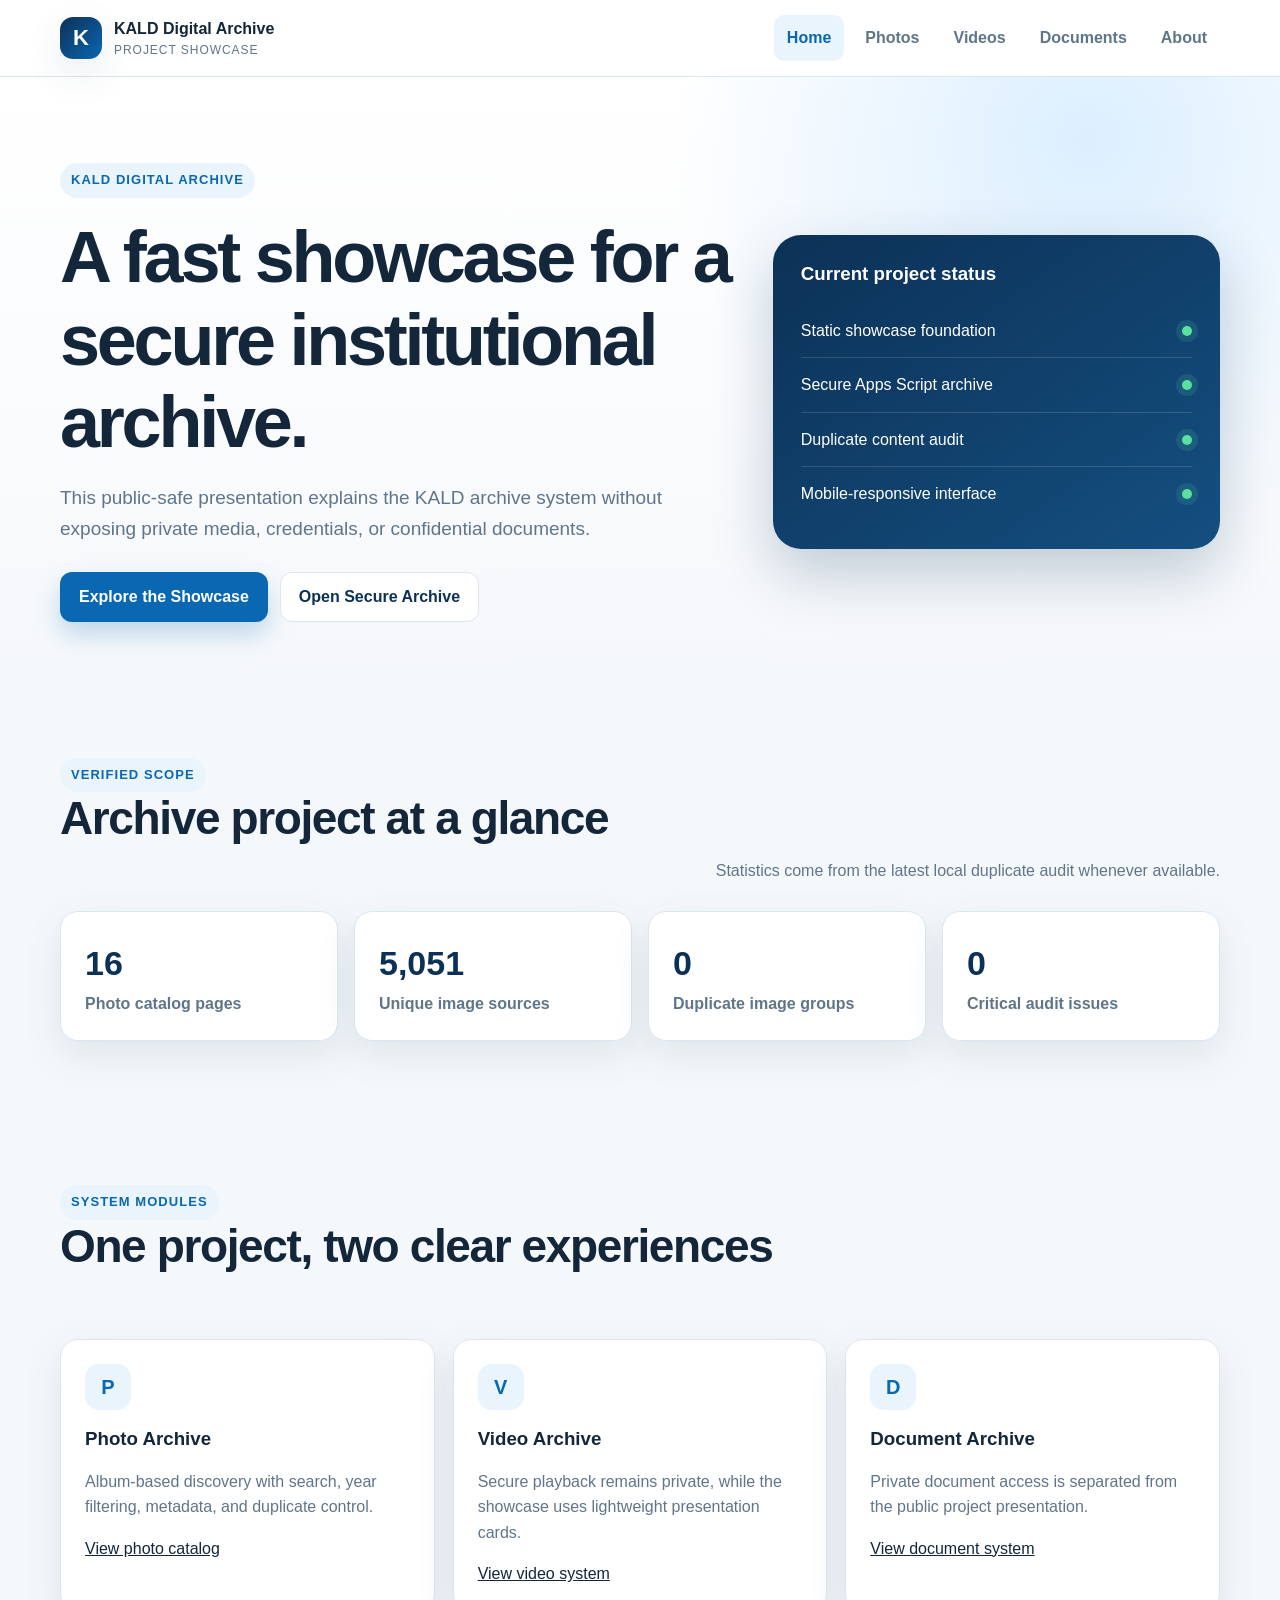
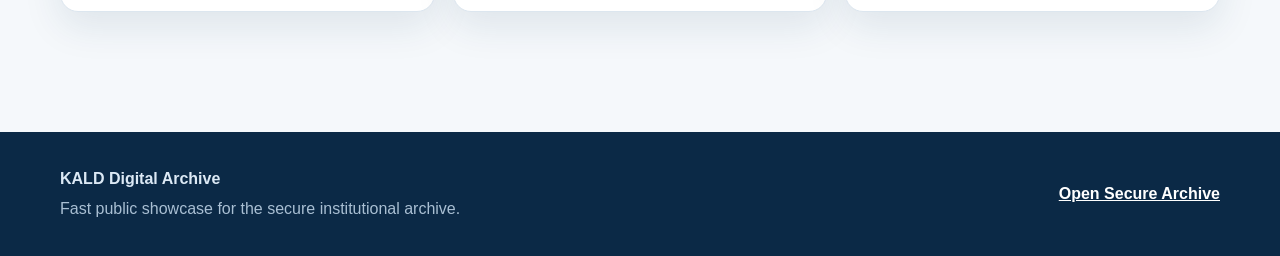
==== index.html @ 58171bec "Initial KALD Digital Archive showcase" ====
<!doctype html>
<html lang="en">
<head>
  <meta charset="utf-8">
  <meta name="viewport" content="width=device-width,initial-scale=1">
  <meta name="description" content="KALD Digital Archive showcase">
  <title>Home | KALD Digital Archive</title>
  <link rel="stylesheet" href="assets/css/styles.css">
</head>
<body data-page="home">
  <header class="site-header">
    <div class="container header-inner">
      <a class="brand" href="index.html" aria-label="KALD Digital Archive home">
        <span class="brand-mark">K</span>
        <span>
          <strong>KALD Digital Archive</strong>
          <small>Project Showcase</small>
        </span>
      </a>
      <button class="menu-button" type="button" aria-label="Open navigation">Menu</button>
      <nav class="site-nav" aria-label="Primary navigation">
        <a class="nav-link active" href="index.html">Home</a>
<a class="nav-link" href="photos.html">Photos</a>
<a class="nav-link" href="videos.html">Videos</a>
<a class="nav-link" href="documents.html">Documents</a>
<a class="nav-link" href="about.html">About</a>
      </nav>
    </div>
  </header>

  <main>
    
<section class="hero">
  <div class="container hero-grid">
    <div>
      <span class="eyebrow">KALD Digital Archive</span>
      <h1>A fast showcase for a secure institutional archive.</h1>
      <p>
        This public-safe presentation explains the KALD archive system without
        exposing private media, credentials, or confidential documents.
      </p>
      <div class="actions">
        <a class="button primary" href="photos.html">Explore the Showcase</a>
        <a class="button secondary" href="https://script.google.com/macros/s/AKfycbwW3OZPoeqFUZtF19fAK_BtL3Je_IR1FO2zc8Ny5egVuiqsvaGQSi-m3NWZfXgU4O_o/exec" target="_blank" rel="noopener">Open Secure Archive</a>
      </div>
    </div>
    <aside class="hero-panel">
      <h3>Current project status</h3>
      <div class="status-row"><span>Static showcase foundation</span><span class="status-dot"></span></div>
      <div class="status-row"><span>Secure Apps Script archive</span><span class="status-dot"></span></div>
      <div class="status-row"><span>Duplicate content audit</span><span class="status-dot"></span></div>
      <div class="status-row"><span>Mobile-responsive interface</span><span class="status-dot"></span></div>
    </aside>
  </div>
</section>

<section class="section">
  <div class="container">
    <div class="section-heading">
      <div>
        <span class="eyebrow">Verified scope</span>
        <h2>Archive project at a glance</h2>
      </div>
      <p>Statistics come from the latest local duplicate audit whenever available.</p>
    </div>
    <div class="stats">
      <article class="stat"><strong>16</strong><span>Photo catalog pages</span></article>
      <article class="stat"><strong>5,051</strong><span>Unique image sources</span></article>
      <article class="stat"><strong>0</strong><span>Duplicate image groups</span></article>
      <article class="stat"><strong>0</strong><span>Critical audit issues</span></article>
    </div>
  </div>
</section>

<section class="section">
  <div class="container">
    <div class="section-heading">
      <div>
        <span class="eyebrow">System modules</span>
        <h2>One project, two clear experiences</h2>
      </div>
    </div>
    <div class="card-grid">
      <article class="card">
        <div class="card-icon">P</div>
        <h3>Photo Archive</h3>
        <p>Album-based discovery with search, year filtering, metadata, and duplicate control.</p>
        <a href="photos.html">View photo catalog</a>
      </article>
      <article class="card">
        <div class="card-icon">V</div>
        <h3>Video Archive</h3>
        <p>Secure playback remains private, while the showcase uses lightweight presentation cards.</p>
        <a href="videos.html">View video system</a>
      </article>
      <article class="card">
        <div class="card-icon">D</div>
        <h3>Document Archive</h3>
        <p>Private document access is separated from the public project presentation.</p>
        <a href="documents.html">View document system</a>
      </article>
    </div>
  </div>
</section>

  </main>

  <footer class="site-footer">
    <div class="container footer-grid">
      <div>
        <strong>KALD Digital Archive</strong>
        <p>Fast public showcase for the secure institutional archive.</p>
      </div>
      <div class="footer-actions">
        <a href="https://script.google.com/macros/s/AKfycbwW3OZPoeqFUZtF19fAK_BtL3Je_IR1FO2zc8Ny5egVuiqsvaGQSi-m3NWZfXgU4O_o/exec" target="_blank" rel="noopener">Open Secure Archive</a>
      </div>
    </div>
  </footer>

  <script src="assets/js/app.js"></script>
</body>
</html>
---- assets/css/styles.css ----
:root{
  --bg:#f5f8fb;
  --surface:#ffffff;
  --text:#13263a;
  --muted:#60758a;
  --line:#dce6ef;
  --navy:#0c3156;
  --blue:#0a67b2;
  --blue-soft:#e9f4fc;
  --shadow:0 14px 38px rgba(17,54,86,.10);
  --radius:18px;
  font-family:Inter,Segoe UI,Arial,sans-serif;
}
*{box-sizing:border-box}
html{scroll-behavior:smooth}
body{margin:0;background:var(--bg);color:var(--text);line-height:1.6}
a{color:inherit}
.container{width:min(1160px,calc(100% - 32px));margin-inline:auto}
.site-header{position:sticky;top:0;z-index:20;background:rgba(255,255,255,.95);border-bottom:1px solid var(--line);backdrop-filter:blur(14px)}
.header-inner{min-height:76px;display:flex;align-items:center;gap:24px}
.brand{display:flex;align-items:center;gap:12px;text-decoration:none;margin-right:auto}
.brand-mark{width:42px;height:42px;border-radius:13px;display:grid;place-items:center;background:linear-gradient(135deg,var(--navy),var(--blue));color:#fff;font-size:22px;font-weight:800;box-shadow:var(--shadow)}
.brand strong,.brand small{display:block}
.brand small{color:var(--muted);font-size:12px;letter-spacing:.08em;text-transform:uppercase}
.site-nav{display:flex;gap:8px;align-items:center}
.nav-link{text-decoration:none;padding:10px 13px;border-radius:10px;color:var(--muted);font-weight:700}
.nav-link:hover,.nav-link.active{background:var(--blue-soft);color:var(--blue)}
.menu-button{display:none;border:1px solid var(--line);background:var(--surface);border-radius:10px;padding:9px 12px;font-weight:700}
.hero{padding:86px 0 64px;background:radial-gradient(circle at 85% 10%,#dcefff,transparent 34%),linear-gradient(180deg,#fff,#f5f8fb)}
.hero-grid{display:grid;grid-template-columns:1.2fr .8fr;gap:42px;align-items:center}
.eyebrow{display:inline-flex;align-items:center;gap:8px;padding:7px 11px;border-radius:999px;background:var(--blue-soft);color:var(--blue);font-size:13px;font-weight:800;text-transform:uppercase;letter-spacing:.08em}
h1,h2,h3{line-height:1.15;margin-top:0}
h1{font-size:clamp(42px,7vw,72px);letter-spacing:-.045em;margin:18px 0}
h2{font-size:clamp(30px,4vw,46px);letter-spacing:-.03em}
.hero p{font-size:19px;color:var(--muted);max-width:700px}
.actions{display:flex;flex-wrap:wrap;gap:12px;margin-top:28px}
.button{display:inline-flex;align-items:center;justify-content:center;min-height:46px;padding:11px 18px;border-radius:12px;text-decoration:none;font-weight:800;border:1px solid transparent}
.button.primary{background:var(--blue);color:#fff;box-shadow:0 12px 26px rgba(10,103,178,.24)}
.button.secondary{background:#fff;border-color:var(--line);color:var(--navy)}
.hero-panel{background:linear-gradient(145deg,var(--navy),#144f80);color:#fff;border-radius:28px;padding:28px;box-shadow:0 24px 60px rgba(12,49,86,.24)}
.hero-panel p{color:#dceaf7;font-size:15px}
.status-row{display:flex;align-items:center;justify-content:space-between;padding:14px 0;border-bottom:1px solid rgba(255,255,255,.14)}
.status-row:last-child{border-bottom:0}
.status-dot{width:10px;height:10px;border-radius:50%;background:#5ce0a0;box-shadow:0 0 0 6px rgba(92,224,160,.13)}
.section{padding:72px 0}
.section-heading{display:flex;justify-content:space-between;align-items:end;gap:24px;margin-bottom:28px}
.section-heading p{max-width:650px;color:var(--muted);margin:0}
.stats{display:grid;grid-template-columns:repeat(4,1fr);gap:16px}
.stat{background:var(--surface);border:1px solid var(--line);border-radius:var(--radius);padding:24px;box-shadow:var(--shadow)}
.stat strong{display:block;font-size:34px;color:var(--navy)}
.stat span{color:var(--muted);font-weight:700}
.card-grid{display:grid;grid-template-columns:repeat(3,1fr);gap:18px}
.card{background:var(--surface);border:1px solid var(--line);border-radius:var(--radius);padding:24px;box-shadow:var(--shadow)}
.card-icon{width:46px;height:46px;border-radius:14px;display:grid;place-items:center;background:var(--blue-soft);color:var(--blue);font-size:20px;font-weight:900;margin-bottom:18px}
.card p{color:var(--muted)}
.album-toolbar{display:flex;gap:12px;flex-wrap:wrap;margin-bottom:22px}
.search-input,.filter-select{min-height:46px;border:1px solid var(--line);border-radius:12px;background:#fff;padding:10px 13px;font:inherit}
.search-input{flex:1;min-width:240px}
.album-grid{display:grid;grid-template-columns:repeat(3,1fr);gap:18px}
.album-card{background:#fff;border:1px solid var(--line);border-radius:var(--radius);overflow:hidden;box-shadow:var(--shadow)}
.album-cover{min-height:160px;padding:24px;display:flex;align-items:end;background:linear-gradient(135deg,#0c3156,#0a67b2);color:#fff;position:relative}
.album-cover::after{content:"";position:absolute;inset:0;background:radial-gradient(circle at 80% 20%,rgba(255,255,255,.22),transparent 35%)}
.album-year{position:relative;z-index:1;font-weight:900;font-size:28px}
.album-body{padding:20px}
.album-body h3{margin-bottom:9px}
.meta{display:flex;gap:10px;flex-wrap:wrap;color:var(--muted);font-size:14px}
.badge{display:inline-flex;padding:5px 9px;border-radius:999px;background:var(--blue-soft);color:var(--blue);font-weight:800;font-size:12px}
.page-hero{padding:62px 0 34px;background:linear-gradient(180deg,#fff,var(--bg))}
.page-hero p{color:var(--muted);font-size:18px;max-width:760px}
.architecture{display:grid;grid-template-columns:repeat(4,1fr);gap:14px}
.arch-step{background:#fff;border:1px solid var(--line);border-radius:16px;padding:20px;text-align:center}
.arch-step strong{display:block;margin-bottom:7px}
.notice{padding:18px 20px;border-radius:14px;background:#fff7e8;border:1px solid #f1d79c;color:#725214}
.site-footer{background:#0b2946;color:#dce9f5;padding:34px 0;margin-top:48px}
.footer-grid{display:flex;justify-content:space-between;gap:24px;align-items:center}
.site-footer p{margin:5px 0 0;color:#a9bfd3}
.footer-actions a{color:#fff;font-weight:800}
.empty-state{grid-column:1/-1;padding:36px;text-align:center;background:#fff;border:1px dashed var(--line);border-radius:var(--radius);color:var(--muted)}
@media(max-width:900px){
  .hero-grid,.stats,.card-grid,.album-grid,.architecture{grid-template-columns:1fr 1fr}
  .hero-grid{grid-template-columns:1fr}
}
@media(max-width:680px){
  .header-inner{min-height:68px;flex-wrap:wrap;padding:10px 0}
  .menu-button{display:block}
  .site-nav{display:none;width:100%;padding-bottom:10px;flex-direction:column;align-items:stretch}
  .site-nav.open{display:flex}
  .nav-link{text-align:center}
  .stats,.card-grid,.album-grid,.architecture{grid-template-columns:1fr}
  .hero{padding-top:58px}
  h1{font-size:42px}
  .section{padding:52px 0}
  .section-heading,.footer-grid{align-items:flex-start;flex-direction:column}
}
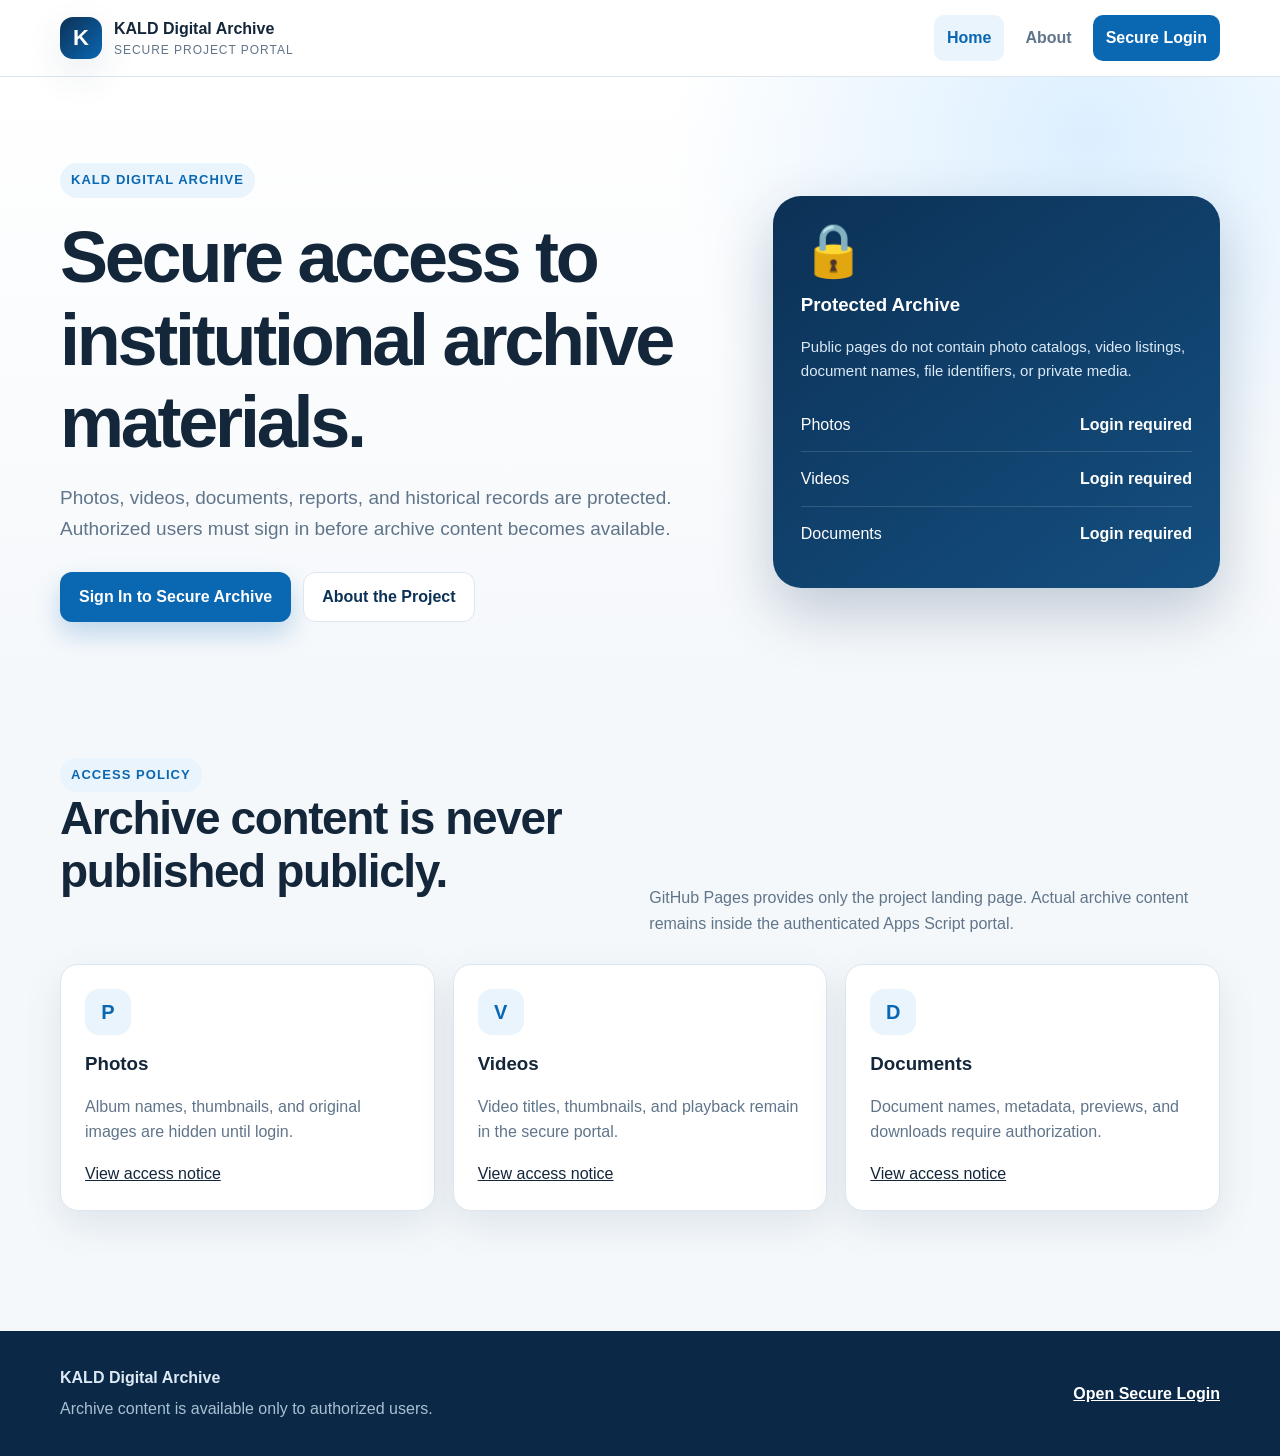
==== commit 989c7bb2: "Protect archive sections behind secure login" ====
--- a/index.html
+++ b/index.html
@@ -3,7 +3,8 @@
 <head>
   <meta charset="utf-8">
   <meta name="viewport" content="width=device-width,initial-scale=1">
-  <meta name="description" content="KALD Digital Archive showcase">
+  <meta name="description" content="KALD Digital Archive secure project portal">
+  <meta name="robots" content="index,follow">
   <title>Home | KALD Digital Archive</title>
   <link rel="stylesheet" href="assets/css/styles.css">
 </head>
@@ -14,16 +15,18 @@
         <span class="brand-mark">K</span>
         <span>
           <strong>KALD Digital Archive</strong>
-          <small>Project Showcase</small>
+          <small>Secure Project Portal</small>
         </span>
       </a>
-      <button class="menu-button" type="button" aria-label="Open navigation">Menu</button>
+
+      <button class="menu-button" type="button" aria-label="Open navigation">
+        Menu
+      </button>
+
       <nav class="site-nav" aria-label="Primary navigation">
         <a class="nav-link active" href="index.html">Home</a>
-<a class="nav-link" href="photos.html">Photos</a>
-<a class="nav-link" href="videos.html">Videos</a>
-<a class="nav-link" href="documents.html">Documents</a>
 <a class="nav-link" href="about.html">About</a>
+<a class="nav-link secure-link" href="https://script.google.com/macros/s/AKfycbwW3OZPoeqFUZtF19fAK_BtL3Je_IR1FO2zc8Ny5egVuiqsvaGQSi-m3NWZfXgU4O_o/exec?view=admin" target="_blank" rel="noopener">Secure Login</a>
       </nav>
     </div>
   </header>
@@ -34,22 +37,32 @@
   <div class="container hero-grid">
     <div>
       <span class="eyebrow">KALD Digital Archive</span>
-      <h1>A fast showcase for a secure institutional archive.</h1>
+      <h1>Secure access to institutional archive materials.</h1>
       <p>
-        This public-safe presentation explains the KALD archive system without
-        exposing private media, credentials, or confidential documents.
+        Photos, videos, documents, reports, and historical records are protected.
+        Authorized users must sign in before archive content becomes available.
       </p>
+
       <div class="actions">
-        <a class="button primary" href="photos.html">Explore the Showcase</a>
-        <a class="button secondary" href="https://script.google.com/macros/s/AKfycbwW3OZPoeqFUZtF19fAK_BtL3Je_IR1FO2zc8Ny5egVuiqsvaGQSi-m3NWZfXgU4O_o/exec" target="_blank" rel="noopener">Open Secure Archive</a>
+        <a class="button primary" href="https://script.google.com/macros/s/AKfycbwW3OZPoeqFUZtF19fAK_BtL3Je_IR1FO2zc8Ny5egVuiqsvaGQSi-m3NWZfXgU4O_o/exec?view=admin" target="_blank" rel="noopener">
+          Sign In to Secure Archive
+        </a>
+        <a class="button secondary" href="about.html">
+          About the Project
+        </a>
       </div>
     </div>
+
     <aside class="hero-panel">
-      <h3>Current project status</h3>
-      <div class="status-row"><span>Static showcase foundation</span><span class="status-dot"></span></div>
-      <div class="status-row"><span>Secure Apps Script archive</span><span class="status-dot"></span></div>
-      <div class="status-row"><span>Duplicate content audit</span><span class="status-dot"></span></div>
-      <div class="status-row"><span>Mobile-responsive interface</span><span class="status-dot"></span></div>
+      <div class="lock-symbol" aria-hidden="true">&#128274;</div>
+      <h3>Protected Archive</h3>
+      <p>
+        Public pages do not contain photo catalogs, video listings,
+        document names, file identifiers, or private media.
+      </p>
+      <div class="status-row"><span>Photos</span><strong>Login required</strong></div>
+      <div class="status-row"><span>Videos</span><strong>Login required</strong></div>
+      <div class="status-row"><span>Documents</span><strong>Login required</strong></div>
     </aside>
   </div>
 </section>
@@ -58,46 +71,35 @@
   <div class="container">
     <div class="section-heading">
       <div>
-        <span class="eyebrow">Verified scope</span>
-        <h2>Archive project at a glance</h2>
+        <span class="eyebrow">Access policy</span>
+        <h2>Archive content is never published publicly.</h2>
       </div>
-      <p>Statistics come from the latest local duplicate audit whenever available.</p>
+      <p>
+        GitHub Pages provides only the project landing page. Actual archive
+        content remains inside the authenticated Apps Script portal.
+      </p>
     </div>
-    <div class="stats">
-      <article class="stat"><strong>16</strong><span>Photo catalog pages</span></article>
-      <article class="stat"><strong>5,051</strong><span>Unique image sources</span></article>
-      <article class="stat"><strong>0</strong><span>Duplicate image groups</span></article>
-      <article class="stat"><strong>0</strong><span>Critical audit issues</span></article>
-    </div>
-  </div>
-</section>
 
-<section class="section">
-  <div class="container">
-    <div class="section-heading">
-      <div>
-        <span class="eyebrow">System modules</span>
-        <h2>One project, two clear experiences</h2>
-      </div>
-    </div>
     <div class="card-grid">
       <article class="card">
         <div class="card-icon">P</div>
-        <h3>Photo Archive</h3>
-        <p>Album-based discovery with search, year filtering, metadata, and duplicate control.</p>
-        <a href="photos.html">View photo catalog</a>
+        <h3>Photos</h3>
+        <p>Album names, thumbnails, and original images are hidden until login.</p>
+        <a href="photos.html">View access notice</a>
       </article>
+
       <article class="card">
         <div class="card-icon">V</div>
-        <h3>Video Archive</h3>
-        <p>Secure playback remains private, while the showcase uses lightweight presentation cards.</p>
-        <a href="videos.html">View video system</a>
+        <h3>Videos</h3>
+        <p>Video titles, thumbnails, and playback remain in the secure portal.</p>
+        <a href="videos.html">View access notice</a>
       </article>
+
       <article class="card">
         <div class="card-icon">D</div>
-        <h3>Document Archive</h3>
-        <p>Private document access is separated from the public project presentation.</p>
-        <a href="documents.html">View document system</a>
+        <h3>Documents</h3>
+        <p>Document names, metadata, previews, and downloads require authorization.</p>
+        <a href="documents.html">View access notice</a>
       </article>
     </div>
   </div>
@@ -109,10 +111,12 @@
     <div class="container footer-grid">
       <div>
         <strong>KALD Digital Archive</strong>
-        <p>Fast public showcase for the secure institutional archive.</p>
+        <p>Archive content is available only to authorized users.</p>
       </div>
       <div class="footer-actions">
-        <a href="https://script.google.com/macros/s/AKfycbwW3OZPoeqFUZtF19fAK_BtL3Je_IR1FO2zc8Ny5egVuiqsvaGQSi-m3NWZfXgU4O_o/exec" target="_blank" rel="noopener">Open Secure Archive</a>
+        <a href="https://script.google.com/macros/s/AKfycbwW3OZPoeqFUZtF19fAK_BtL3Je_IR1FO2zc8Ny5egVuiqsvaGQSi-m3NWZfXgU4O_o/exec?view=admin" target="_blank" rel="noopener">
+          Open Secure Login
+        </a>
       </div>
     </div>
   </footer>
--- a/assets/css/styles.css
+++ b/assets/css/styles.css
@@ -92,3 +92,65 @@
   .section{padding:52px 0}
   .section-heading,.footer-grid{align-items:flex-start;flex-direction:column}
 }
+
+/* KALD secure public landing V1 */
+.secure-link{
+  background:var(--blue);
+  color:#fff !important;
+}
+.secure-link:hover{
+  background:var(--navy) !important;
+}
+.protected-page{
+  min-height:calc(100vh - 190px);
+  display:grid;
+  align-items:center;
+  padding:72px 0;
+  background:
+    radial-gradient(circle at 50% 0%,#dcefff,transparent 38%),
+    var(--bg);
+}
+.access-gate{
+  width:min(760px,100%);
+  margin-inline:auto;
+  padding:46px;
+  text-align:center;
+  background:#fff;
+  border:1px solid var(--line);
+  border-radius:28px;
+  box-shadow:var(--shadow);
+}
+.access-gate h1{
+  margin:18px 0;
+  font-size:clamp(36px,6vw,58px);
+}
+.access-gate p{
+  max-width:620px;
+  margin:0 auto 22px;
+  color:var(--muted);
+  font-size:18px;
+}
+.lock-symbol{
+  font-size:52px;
+  line-height:1;
+  margin-bottom:18px;
+}
+.lock-symbol.large{
+  font-size:72px;
+}
+.security-note{
+  margin:24px 0;
+  padding:16px 18px;
+  border:1px solid #cfe0ef;
+  border-radius:14px;
+  background:#f3f8fc;
+  color:#37566f;
+}
+.actions.centered{
+  justify-content:center;
+}
+@media(max-width:680px){
+  .access-gate{
+    padding:30px 20px;
+  }
+}
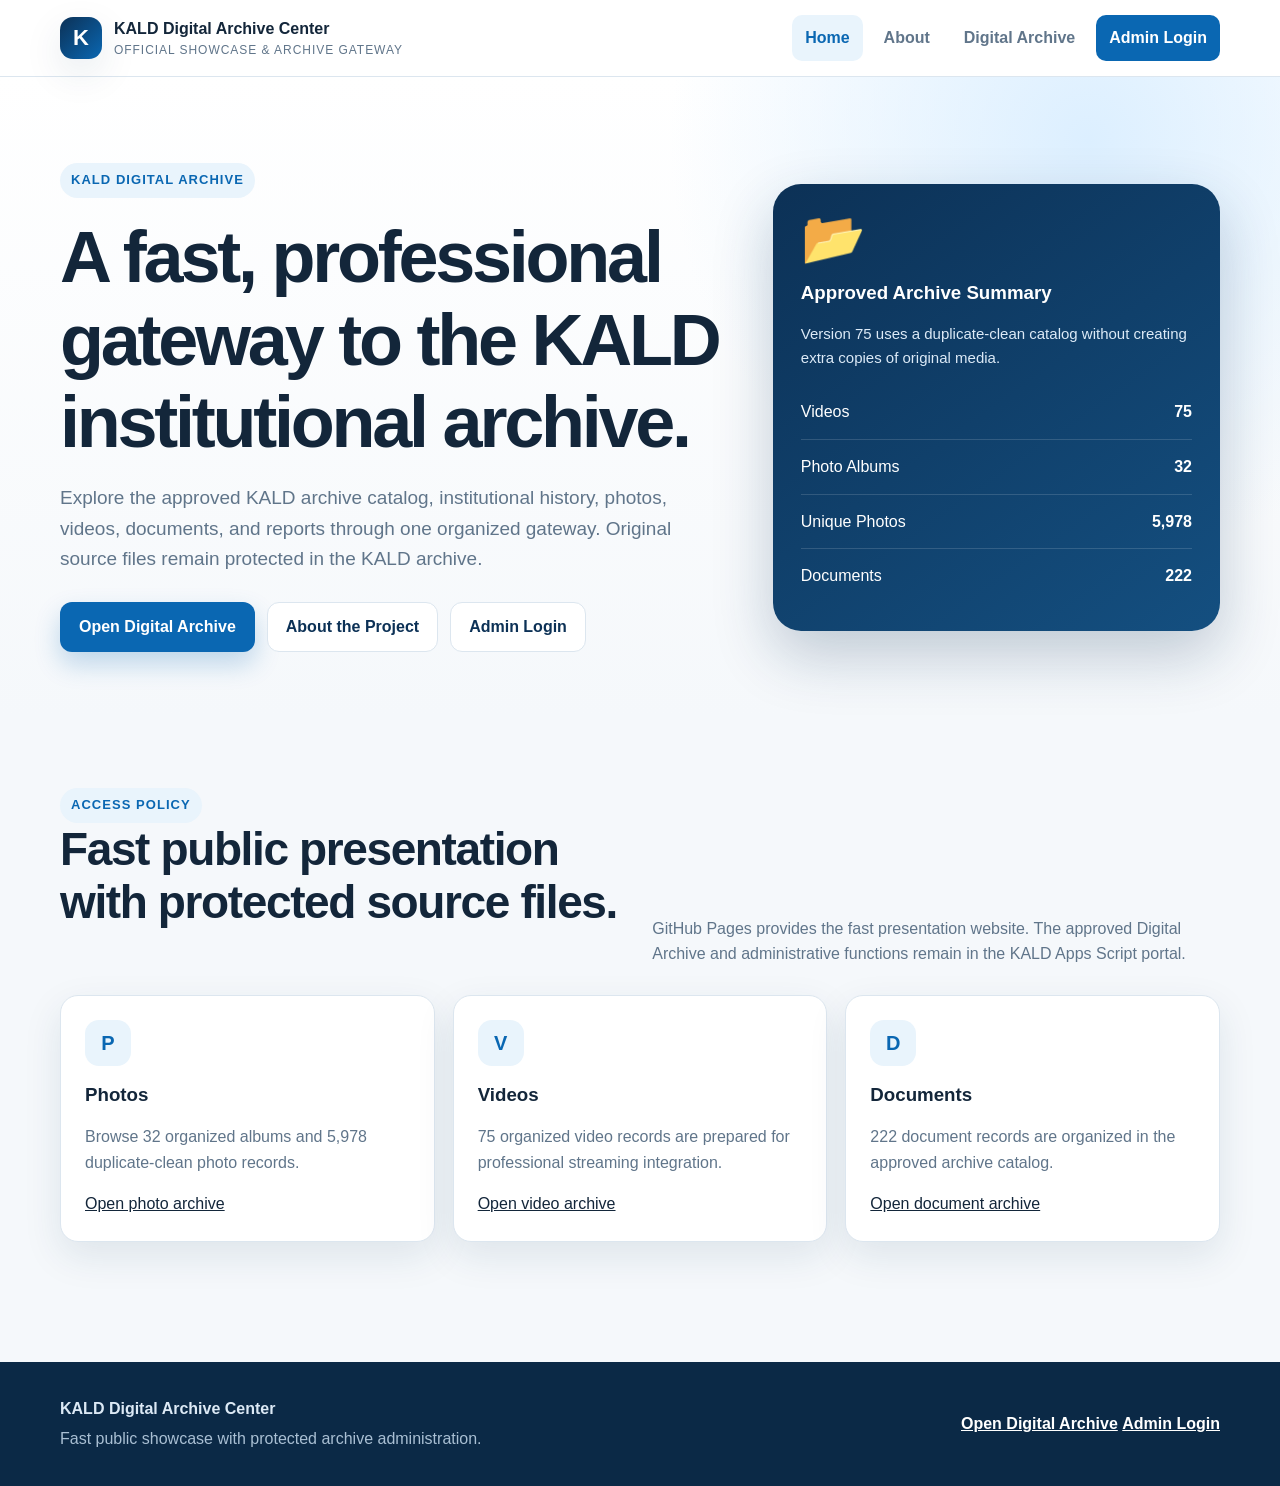
==== commit 84953850: "Update showcase for KALD Version 75 presentation" ====
--- a/index.html
+++ b/index.html
@@ -3,9 +3,9 @@
 <head>
   <meta charset="utf-8">
   <meta name="viewport" content="width=device-width,initial-scale=1">
-  <meta name="description" content="KALD Digital Archive secure project portal">
+  <meta name="description" content="KALD Digital Archive Center official showcase and secure archive gateway">
   <meta name="robots" content="index,follow">
-  <title>Home | KALD Digital Archive</title>
+  <title>KALD Digital Archive Center | Official Showcase</title>
   <link rel="stylesheet" href="assets/css/styles.css">
 </head>
 <body data-page="home">
@@ -14,8 +14,8 @@
       <a class="brand" href="index.html" aria-label="KALD Digital Archive home">
         <span class="brand-mark">K</span>
         <span>
-          <strong>KALD Digital Archive</strong>
-          <small>Secure Project Portal</small>
+          <strong>KALD Digital Archive Center</strong>
+          <small>Official Showcase &amp; Archive Gateway</small>
         </span>
       </a>
 
@@ -26,7 +26,8 @@
       <nav class="site-nav" aria-label="Primary navigation">
         <a class="nav-link active" href="index.html">Home</a>
 <a class="nav-link" href="about.html">About</a>
-<a class="nav-link secure-link" href="https://script.google.com/macros/s/AKfycbwW3OZPoeqFUZtF19fAK_BtL3Je_IR1FO2zc8Ny5egVuiqsvaGQSi-m3NWZfXgU4O_o/exec?view=admin" target="_blank" rel="noopener">Secure Login</a>
+<a class="nav-link archive-link" href="https://script.google.com/macros/s/AKfycbwW3OZPoeqFUZtF19fAK_BtL3Je_IR1FO2zc8Ny5egVuiqsvaGQSi-m3NWZfXgU4O_o/exec?view=v8-preview" target="_blank" rel="noopener">Digital Archive</a>
+        <a class="nav-link secure-link" href="https://script.google.com/macros/s/AKfycbwW3OZPoeqFUZtF19fAK_BtL3Je_IR1FO2zc8Ny5egVuiqsvaGQSi-m3NWZfXgU4O_o/exec?view=login" target="_blank" rel="noopener">Admin Login</a>
       </nav>
     </div>
   </header>
@@ -37,32 +38,32 @@
   <div class="container hero-grid">
     <div>
       <span class="eyebrow">KALD Digital Archive</span>
-      <h1>Secure access to institutional archive materials.</h1>
+      <h1>A fast, professional gateway to the KALD institutional archive.</h1>
       <p>
-        Photos, videos, documents, reports, and historical records are protected.
-        Authorized users must sign in before archive content becomes available.
+        Explore the approved KALD archive catalog, institutional history,
+        photos, videos, documents, and reports through one organized gateway.
+        Original source files remain protected in the KALD archive.
       </p>
 
       <div class="actions">
-        <a class="button primary" href="https://script.google.com/macros/s/AKfycbwW3OZPoeqFUZtF19fAK_BtL3Je_IR1FO2zc8Ny5egVuiqsvaGQSi-m3NWZfXgU4O_o/exec?view=admin" target="_blank" rel="noopener">
-          Sign In to Secure Archive
+        <a class="button primary" href="https://script.google.com/macros/s/AKfycbwW3OZPoeqFUZtF19fAK_BtL3Je_IR1FO2zc8Ny5egVuiqsvaGQSi-m3NWZfXgU4O_o/exec?view=v8-preview" target="_blank" rel="noopener">
+          Open Digital Archive
         </a>
-        <a class="button secondary" href="about.html">
-          About the Project
+        <a class="button secondary" href="about.html">About the Project</a>
+        <a class="button secondary" href="https://script.google.com/macros/s/AKfycbwW3OZPoeqFUZtF19fAK_BtL3Je_IR1FO2zc8Ny5egVuiqsvaGQSi-m3NWZfXgU4O_o/exec?view=login" target="_blank" rel="noopener">
+          Admin Login
         </a>
       </div>
     </div>
 
     <aside class="hero-panel">
-      <div class="lock-symbol" aria-hidden="true">&#128274;</div>
-      <h3>Protected Archive</h3>
-      <p>
-        Public pages do not contain photo catalogs, video listings,
-        document names, file identifiers, or private media.
-      </p>
-      <div class="status-row"><span>Photos</span><strong>Login required</strong></div>
-      <div class="status-row"><span>Videos</span><strong>Login required</strong></div>
-      <div class="status-row"><span>Documents</span><strong>Login required</strong></div>
+      <div class="lock-symbol" aria-hidden="true">&#128194;</div>
+      <h3>Approved Archive Summary</h3>
+      <p>Version 75 uses a duplicate-clean catalog without creating extra copies of original media.</p>
+      <div class="status-row"><span>Videos</span><strong>75</strong></div>
+      <div class="status-row"><span>Photo Albums</span><strong>32</strong></div>
+      <div class="status-row"><span>Unique Photos</span><strong>5,978</strong></div>
+      <div class="status-row"><span>Documents</span><strong>222</strong></div>
     </aside>
   </div>
 </section>
@@ -72,11 +73,12 @@
     <div class="section-heading">
       <div>
         <span class="eyebrow">Access policy</span>
-        <h2>Archive content is never published publicly.</h2>
+        <h2>Fast public presentation with protected source files.</h2>
       </div>
       <p>
-        GitHub Pages provides only the project landing page. Actual archive
-        content remains inside the authenticated Apps Script portal.
+        GitHub Pages provides the fast presentation website. The approved
+        Digital Archive and administrative functions remain in the KALD
+        Apps Script portal.
       </p>
     </div>
 
@@ -84,22 +86,22 @@
       <article class="card">
         <div class="card-icon">P</div>
         <h3>Photos</h3>
-        <p>Album names, thumbnails, and original images are hidden until login.</p>
-        <a href="photos.html">View access notice</a>
+        <p>Browse 32 organized albums and 5,978 duplicate-clean photo records.</p>
+        <a href="https://script.google.com/macros/s/AKfycbwW3OZPoeqFUZtF19fAK_BtL3Je_IR1FO2zc8Ny5egVuiqsvaGQSi-m3NWZfXgU4O_o/exec?view=v8-preview#photos" target="_blank" rel="noopener">Open photo archive</a>
       </article>
 
       <article class="card">
         <div class="card-icon">V</div>
         <h3>Videos</h3>
-        <p>Video titles, thumbnails, and playback remain in the secure portal.</p>
-        <a href="videos.html">View access notice</a>
+        <p>75 organized video records are prepared for professional streaming integration.</p>
+        <a href="https://script.google.com/macros/s/AKfycbwW3OZPoeqFUZtF19fAK_BtL3Je_IR1FO2zc8Ny5egVuiqsvaGQSi-m3NWZfXgU4O_o/exec?view=v8-preview#videos" target="_blank" rel="noopener">Open video archive</a>
       </article>
 
       <article class="card">
         <div class="card-icon">D</div>
         <h3>Documents</h3>
-        <p>Document names, metadata, previews, and downloads require authorization.</p>
-        <a href="documents.html">View access notice</a>
+        <p>222 document records are organized in the approved archive catalog.</p>
+        <a href="https://script.google.com/macros/s/AKfycbwW3OZPoeqFUZtF19fAK_BtL3Je_IR1FO2zc8Ny5egVuiqsvaGQSi-m3NWZfXgU4O_o/exec?view=v8-preview#documents" target="_blank" rel="noopener">Open document archive</a>
       </article>
     </div>
   </div>
@@ -110,13 +112,12 @@
   <footer class="site-footer">
     <div class="container footer-grid">
       <div>
-        <strong>KALD Digital Archive</strong>
-        <p>Archive content is available only to authorized users.</p>
+        <strong>KALD Digital Archive Center</strong>
+        <p>Fast public showcase with protected archive administration.</p>
       </div>
       <div class="footer-actions">
-        <a href="https://script.google.com/macros/s/AKfycbwW3OZPoeqFUZtF19fAK_BtL3Je_IR1FO2zc8Ny5egVuiqsvaGQSi-m3NWZfXgU4O_o/exec?view=admin" target="_blank" rel="noopener">
-          Open Secure Login
-        </a>
+        <a href="https://script.google.com/macros/s/AKfycbwW3OZPoeqFUZtF19fAK_BtL3Je_IR1FO2zc8Ny5egVuiqsvaGQSi-m3NWZfXgU4O_o/exec?view=v8-preview" target="_blank" rel="noopener">Open Digital Archive</a>
+        <a href="https://script.google.com/macros/s/AKfycbwW3OZPoeqFUZtF19fAK_BtL3Je_IR1FO2zc8Ny5egVuiqsvaGQSi-m3NWZfXgU4O_o/exec?view=login" target="_blank" rel="noopener">Admin Login</a>
       </div>
     </div>
   </footer>
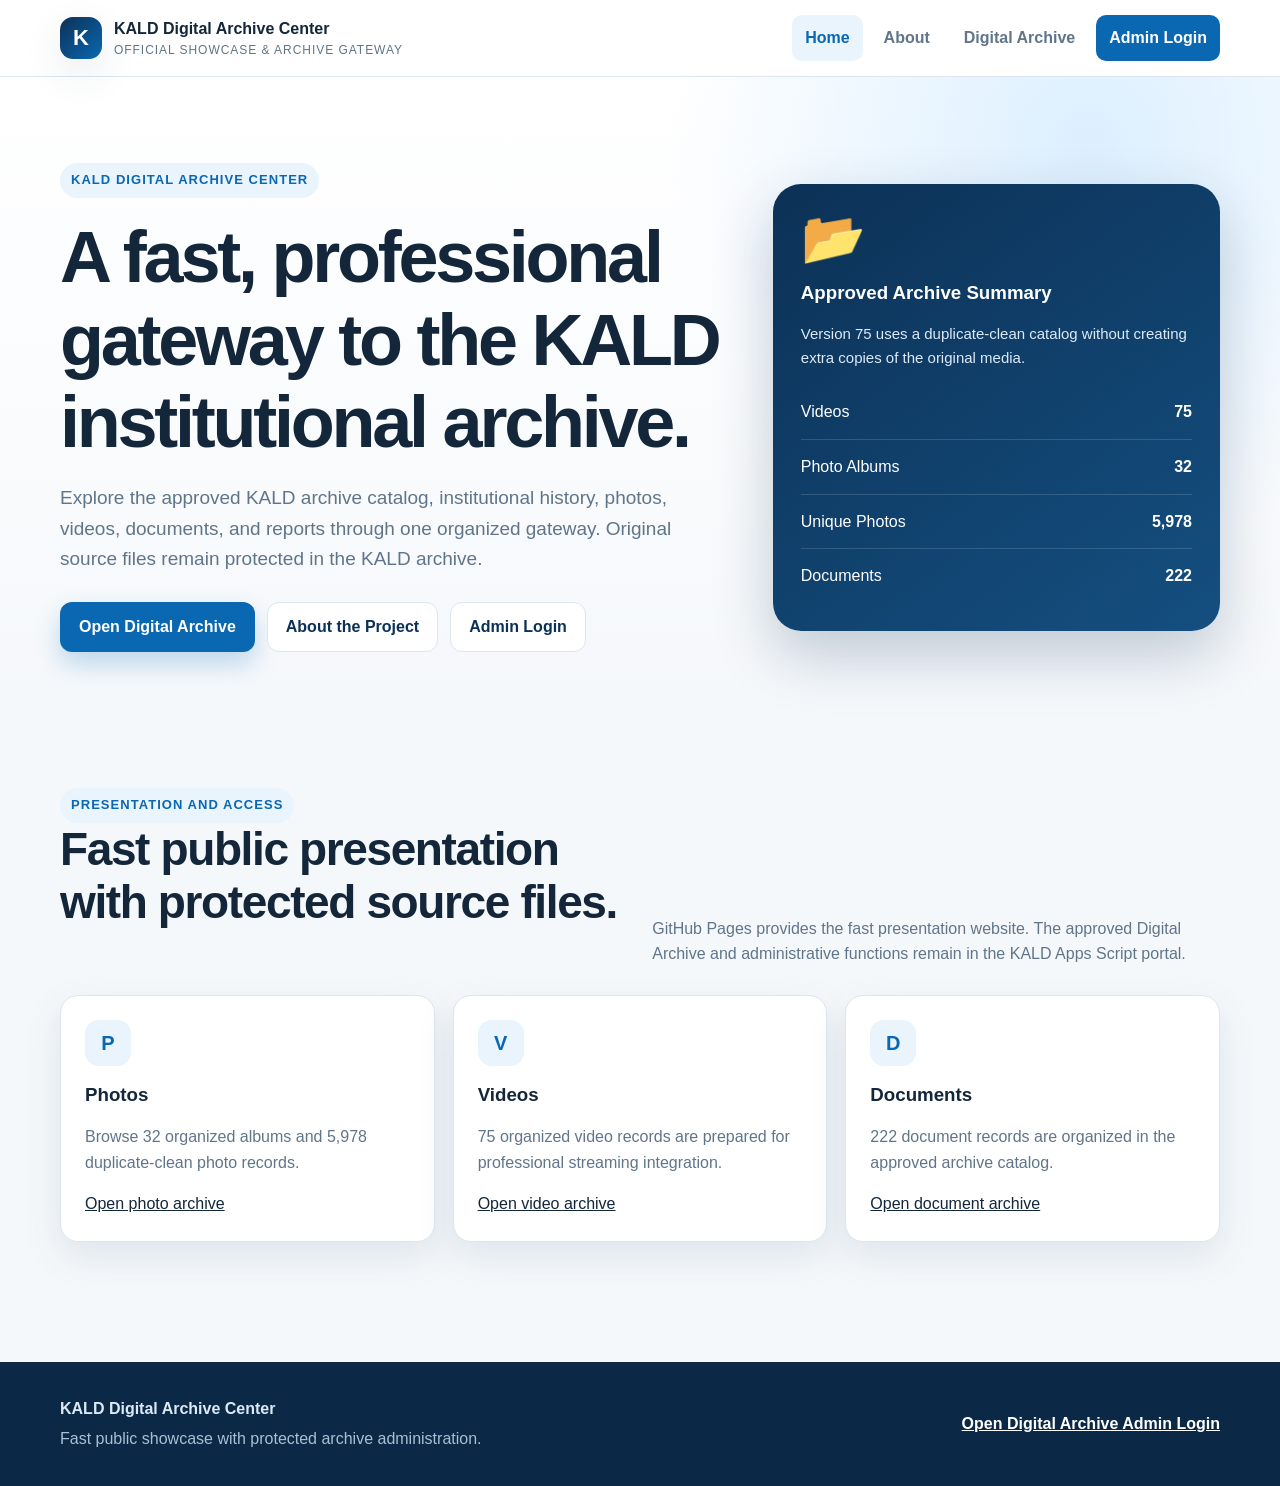
==== commit d54afe66: "Update showcase for KALD Version 75 presentation" ====
--- a/index.html
+++ b/index.html
@@ -25,88 +25,110 @@
 
       <nav class="site-nav" aria-label="Primary navigation">
         <a class="nav-link active" href="index.html">Home</a>
-<a class="nav-link" href="about.html">About</a>
-<a class="nav-link archive-link" href="https://script.google.com/macros/s/AKfycbwW3OZPoeqFUZtF19fAK_BtL3Je_IR1FO2zc8Ny5egVuiqsvaGQSi-m3NWZfXgU4O_o/exec?view=v8-preview" target="_blank" rel="noopener">Digital Archive</a>
-        <a class="nav-link secure-link" href="https://script.google.com/macros/s/AKfycbwW3OZPoeqFUZtF19fAK_BtL3Je_IR1FO2zc8Ny5egVuiqsvaGQSi-m3NWZfXgU4O_o/exec?view=login" target="_blank" rel="noopener">Admin Login</a>
+        <a class="nav-link" href="about.html">About</a>
+        <a class="nav-link archive-link" href="https://script.google.com/macros/s/AKfycbwW3OZPoeqFUZtF19fAK_BtL3Je_IR1FO2zc8Ny5egVuiqsvaGQSi-m3NWZfXgU4O_o/exec?view=v8-preview" target="_blank" rel="noopener">
+          Digital Archive
+        </a>
+        <a class="nav-link secure-link" href="https://script.google.com/macros/s/AKfycbwW3OZPoeqFUZtF19fAK_BtL3Je_IR1FO2zc8Ny5egVuiqsvaGQSi-m3NWZfXgU4O_o/exec?view=login" target="_blank" rel="noopener">
+          Admin Login
+        </a>
       </nav>
     </div>
   </header>
 
   <main>
-    
-<section class="hero">
-  <div class="container hero-grid">
-    <div>
-      <span class="eyebrow">KALD Digital Archive</span>
-      <h1>A fast, professional gateway to the KALD institutional archive.</h1>
-      <p>
-        Explore the approved KALD archive catalog, institutional history,
-        photos, videos, documents, and reports through one organized gateway.
-        Original source files remain protected in the KALD archive.
-      </p>
+    <section class="hero">
+      <div class="container hero-grid">
+        <div>
+          <span class="eyebrow">KALD Digital Archive Center</span>
+          <h1>A fast, professional gateway to the KALD institutional archive.</h1>
+          <p>
+            Explore the approved KALD archive catalog, institutional history,
+            photos, videos, documents, and reports through one organized gateway.
+            Original source files remain protected in the KALD archive.
+          </p>
 
-      <div class="actions">
-        <a class="button primary" href="https://script.google.com/macros/s/AKfycbwW3OZPoeqFUZtF19fAK_BtL3Je_IR1FO2zc8Ny5egVuiqsvaGQSi-m3NWZfXgU4O_o/exec?view=v8-preview" target="_blank" rel="noopener">
-          Open Digital Archive
-        </a>
-        <a class="button secondary" href="about.html">About the Project</a>
-        <a class="button secondary" href="https://script.google.com/macros/s/AKfycbwW3OZPoeqFUZtF19fAK_BtL3Je_IR1FO2zc8Ny5egVuiqsvaGQSi-m3NWZfXgU4O_o/exec?view=login" target="_blank" rel="noopener">
-          Admin Login
-        </a>
+          <div class="actions">
+            <a class="button primary" href="https://script.google.com/macros/s/AKfycbwW3OZPoeqFUZtF19fAK_BtL3Je_IR1FO2zc8Ny5egVuiqsvaGQSi-m3NWZfXgU4O_o/exec?view=v8-preview" target="_blank" rel="noopener">
+              Open Digital Archive
+            </a>
+            <a class="button secondary" href="about.html">
+              About the Project
+            </a>
+            <a class="button secondary" href="https://script.google.com/macros/s/AKfycbwW3OZPoeqFUZtF19fAK_BtL3Je_IR1FO2zc8Ny5egVuiqsvaGQSi-m3NWZfXgU4O_o/exec?view=login" target="_blank" rel="noopener">
+              Admin Login
+            </a>
+          </div>
+        </div>
+
+        <aside class="hero-panel">
+          <div class="lock-symbol" aria-hidden="true">&#128194;</div>
+          <h3>Approved Archive Summary</h3>
+          <p>
+            Version 75 uses a duplicate-clean catalog without creating
+            extra copies of the original media.
+          </p>
+          <div class="status-row"><span>Videos</span><strong>75</strong></div>
+          <div class="status-row"><span>Photo Albums</span><strong>32</strong></div>
+          <div class="status-row"><span>Unique Photos</span><strong>5,978</strong></div>
+          <div class="status-row"><span>Documents</span><strong>222</strong></div>
+        </aside>
       </div>
-    </div>
+    </section>
 
-    <aside class="hero-panel">
-      <div class="lock-symbol" aria-hidden="true">&#128194;</div>
-      <h3>Approved Archive Summary</h3>
-      <p>Version 75 uses a duplicate-clean catalog without creating extra copies of original media.</p>
-      <div class="status-row"><span>Videos</span><strong>75</strong></div>
-      <div class="status-row"><span>Photo Albums</span><strong>32</strong></div>
-      <div class="status-row"><span>Unique Photos</span><strong>5,978</strong></div>
-      <div class="status-row"><span>Documents</span><strong>222</strong></div>
-    </aside>
-  </div>
-</section>
+    <section class="section">
+      <div class="container">
+        <div class="section-heading">
+          <div>
+            <span class="eyebrow">Presentation and access</span>
+            <h2>Fast public presentation with protected source files.</h2>
+          </div>
+          <p>
+            GitHub Pages provides the fast presentation website. The approved
+            Digital Archive and administrative functions remain in the KALD
+            Apps Script portal.
+          </p>
+        </div>
 
-<section class="section">
-  <div class="container">
-    <div class="section-heading">
-      <div>
-        <span class="eyebrow">Access policy</span>
-        <h2>Fast public presentation with protected source files.</h2>
+        <div class="card-grid">
+          <article class="card">
+            <div class="card-icon">P</div>
+            <h3>Photos</h3>
+            <p>
+              Browse 32 organized albums and
+              5,978 duplicate-clean photo records.
+            </p>
+            <a href="https://script.google.com/macros/s/AKfycbwW3OZPoeqFUZtF19fAK_BtL3Je_IR1FO2zc8Ny5egVuiqsvaGQSi-m3NWZfXgU4O_o/exec?view=v8-preview#photos" target="_blank" rel="noopener">
+              Open photo archive
+            </a>
+          </article>
+
+          <article class="card">
+            <div class="card-icon">V</div>
+            <h3>Videos</h3>
+            <p>
+              75 organized video records are prepared for
+              professional streaming integration.
+            </p>
+            <a href="https://script.google.com/macros/s/AKfycbwW3OZPoeqFUZtF19fAK_BtL3Je_IR1FO2zc8Ny5egVuiqsvaGQSi-m3NWZfXgU4O_o/exec?view=v8-preview#videos" target="_blank" rel="noopener">
+              Open video archive
+            </a>
+          </article>
+
+          <article class="card">
+            <div class="card-icon">D</div>
+            <h3>Documents</h3>
+            <p>
+              222 document records are organized in the
+              approved archive catalog.
+            </p>
+            <a href="https://script.google.com/macros/s/AKfycbwW3OZPoeqFUZtF19fAK_BtL3Je_IR1FO2zc8Ny5egVuiqsvaGQSi-m3NWZfXgU4O_o/exec?view=v8-preview#documents" target="_blank" rel="noopener">
+              Open document archive
+            </a>
+          </article>
+        </div>
       </div>
-      <p>
-        GitHub Pages provides the fast presentation website. The approved
-        Digital Archive and administrative functions remain in the KALD
-        Apps Script portal.
-      </p>
-    </div>
-
-    <div class="card-grid">
-      <article class="card">
-        <div class="card-icon">P</div>
-        <h3>Photos</h3>
-        <p>Browse 32 organized albums and 5,978 duplicate-clean photo records.</p>
-        <a href="https://script.google.com/macros/s/AKfycbwW3OZPoeqFUZtF19fAK_BtL3Je_IR1FO2zc8Ny5egVuiqsvaGQSi-m3NWZfXgU4O_o/exec?view=v8-preview#photos" target="_blank" rel="noopener">Open photo archive</a>
-      </article>
-
-      <article class="card">
-        <div class="card-icon">V</div>
-        <h3>Videos</h3>
-        <p>75 organized video records are prepared for professional streaming integration.</p>
-        <a href="https://script.google.com/macros/s/AKfycbwW3OZPoeqFUZtF19fAK_BtL3Je_IR1FO2zc8Ny5egVuiqsvaGQSi-m3NWZfXgU4O_o/exec?view=v8-preview#videos" target="_blank" rel="noopener">Open video archive</a>
-      </article>
-
-      <article class="card">
-        <div class="card-icon">D</div>
-        <h3>Documents</h3>
-        <p>222 document records are organized in the approved archive catalog.</p>
-        <a href="https://script.google.com/macros/s/AKfycbwW3OZPoeqFUZtF19fAK_BtL3Je_IR1FO2zc8Ny5egVuiqsvaGQSi-m3NWZfXgU4O_o/exec?view=v8-preview#documents" target="_blank" rel="noopener">Open document archive</a>
-      </article>
-    </div>
-  </div>
-</section>
-
+    </section>
   </main>
 
   <footer class="site-footer">
@@ -116,8 +138,12 @@
         <p>Fast public showcase with protected archive administration.</p>
       </div>
       <div class="footer-actions">
-        <a href="https://script.google.com/macros/s/AKfycbwW3OZPoeqFUZtF19fAK_BtL3Je_IR1FO2zc8Ny5egVuiqsvaGQSi-m3NWZfXgU4O_o/exec?view=v8-preview" target="_blank" rel="noopener">Open Digital Archive</a>
-        <a href="https://script.google.com/macros/s/AKfycbwW3OZPoeqFUZtF19fAK_BtL3Je_IR1FO2zc8Ny5egVuiqsvaGQSi-m3NWZfXgU4O_o/exec?view=login" target="_blank" rel="noopener">Admin Login</a>
+        <a href="https://script.google.com/macros/s/AKfycbwW3OZPoeqFUZtF19fAK_BtL3Je_IR1FO2zc8Ny5egVuiqsvaGQSi-m3NWZfXgU4O_o/exec?view=v8-preview" target="_blank" rel="noopener">
+          Open Digital Archive
+        </a>
+        <a href="https://script.google.com/macros/s/AKfycbwW3OZPoeqFUZtF19fAK_BtL3Je_IR1FO2zc8Ny5egVuiqsvaGQSi-m3NWZfXgU4O_o/exec?view=login" target="_blank" rel="noopener">
+          Admin Login
+        </a>
       </div>
     </div>
   </footer>
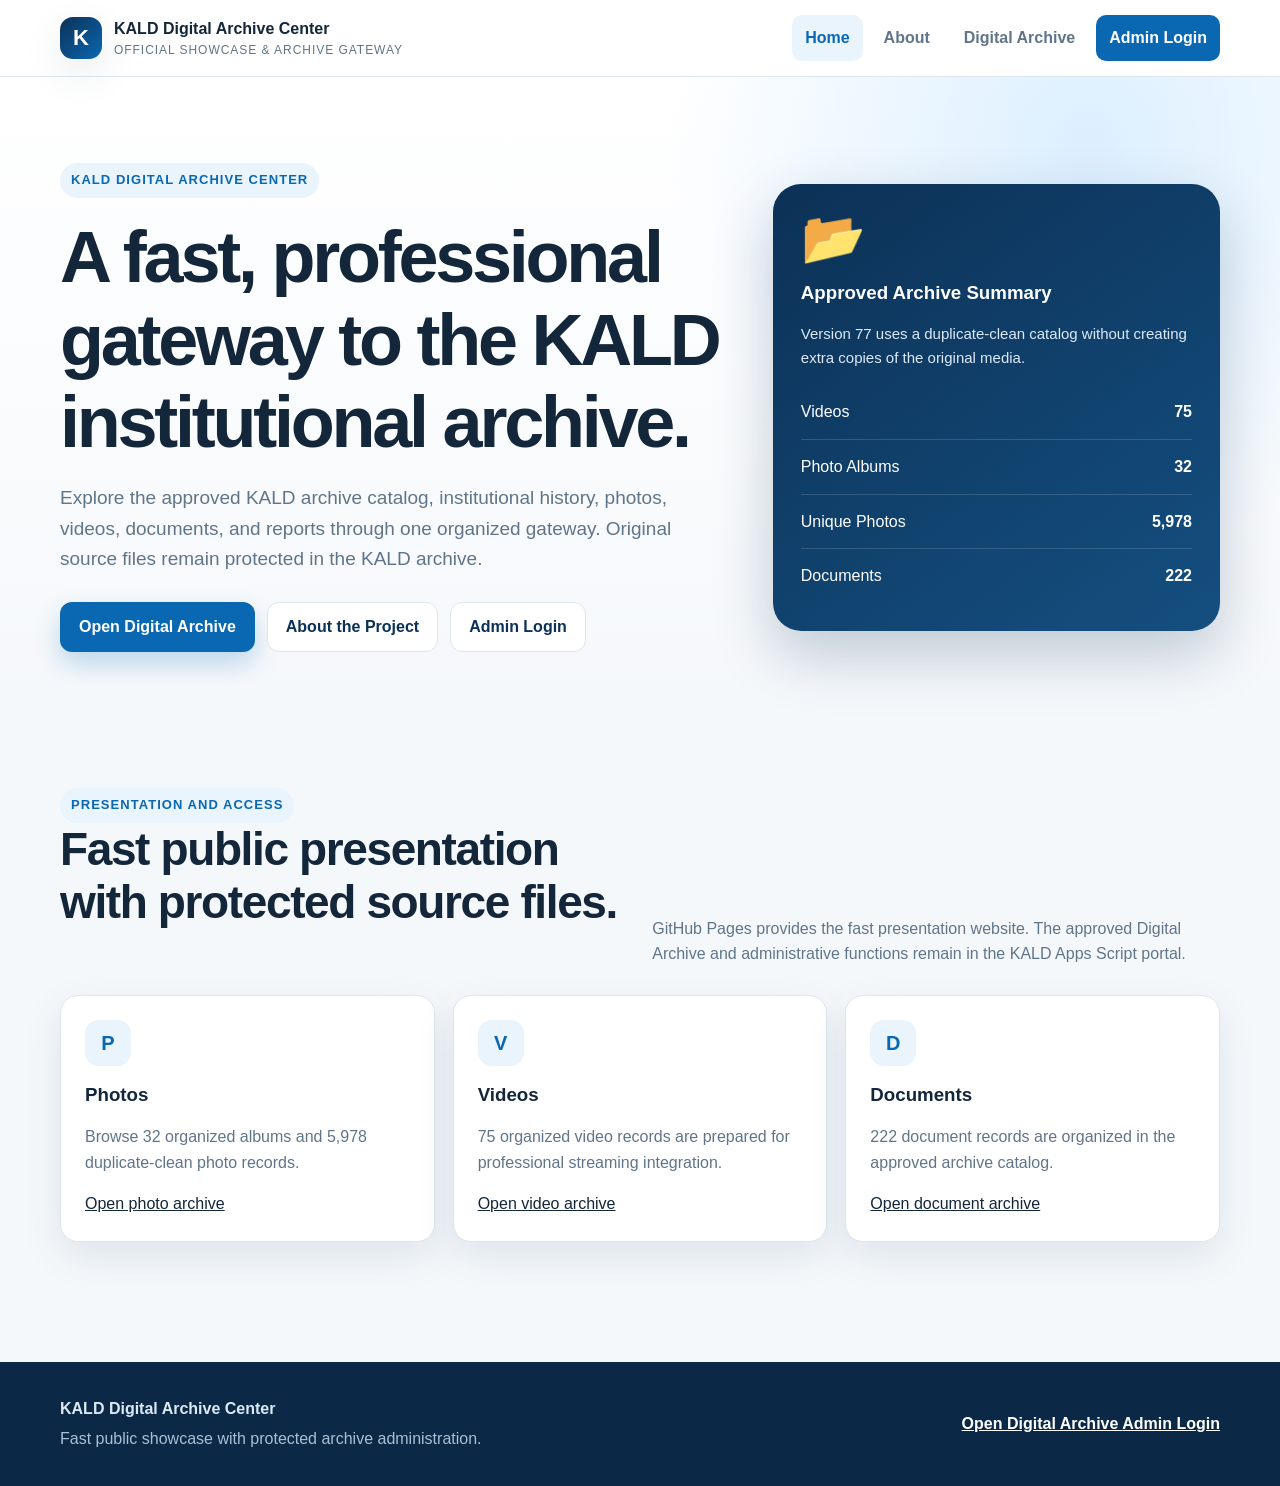
==== commit f059e882: "Sync KALD showcase metadata to production Version 77" ====
--- a/index.html
+++ b/index.html
@@ -65,7 +65,7 @@
           <div class="lock-symbol" aria-hidden="true">&#128194;</div>
           <h3>Approved Archive Summary</h3>
           <p>
-            Version 75 uses a duplicate-clean catalog without creating
+            Version 77 uses a duplicate-clean catalog without creating
             extra copies of the original media.
           </p>
           <div class="status-row"><span>Videos</span><strong>75</strong></div>
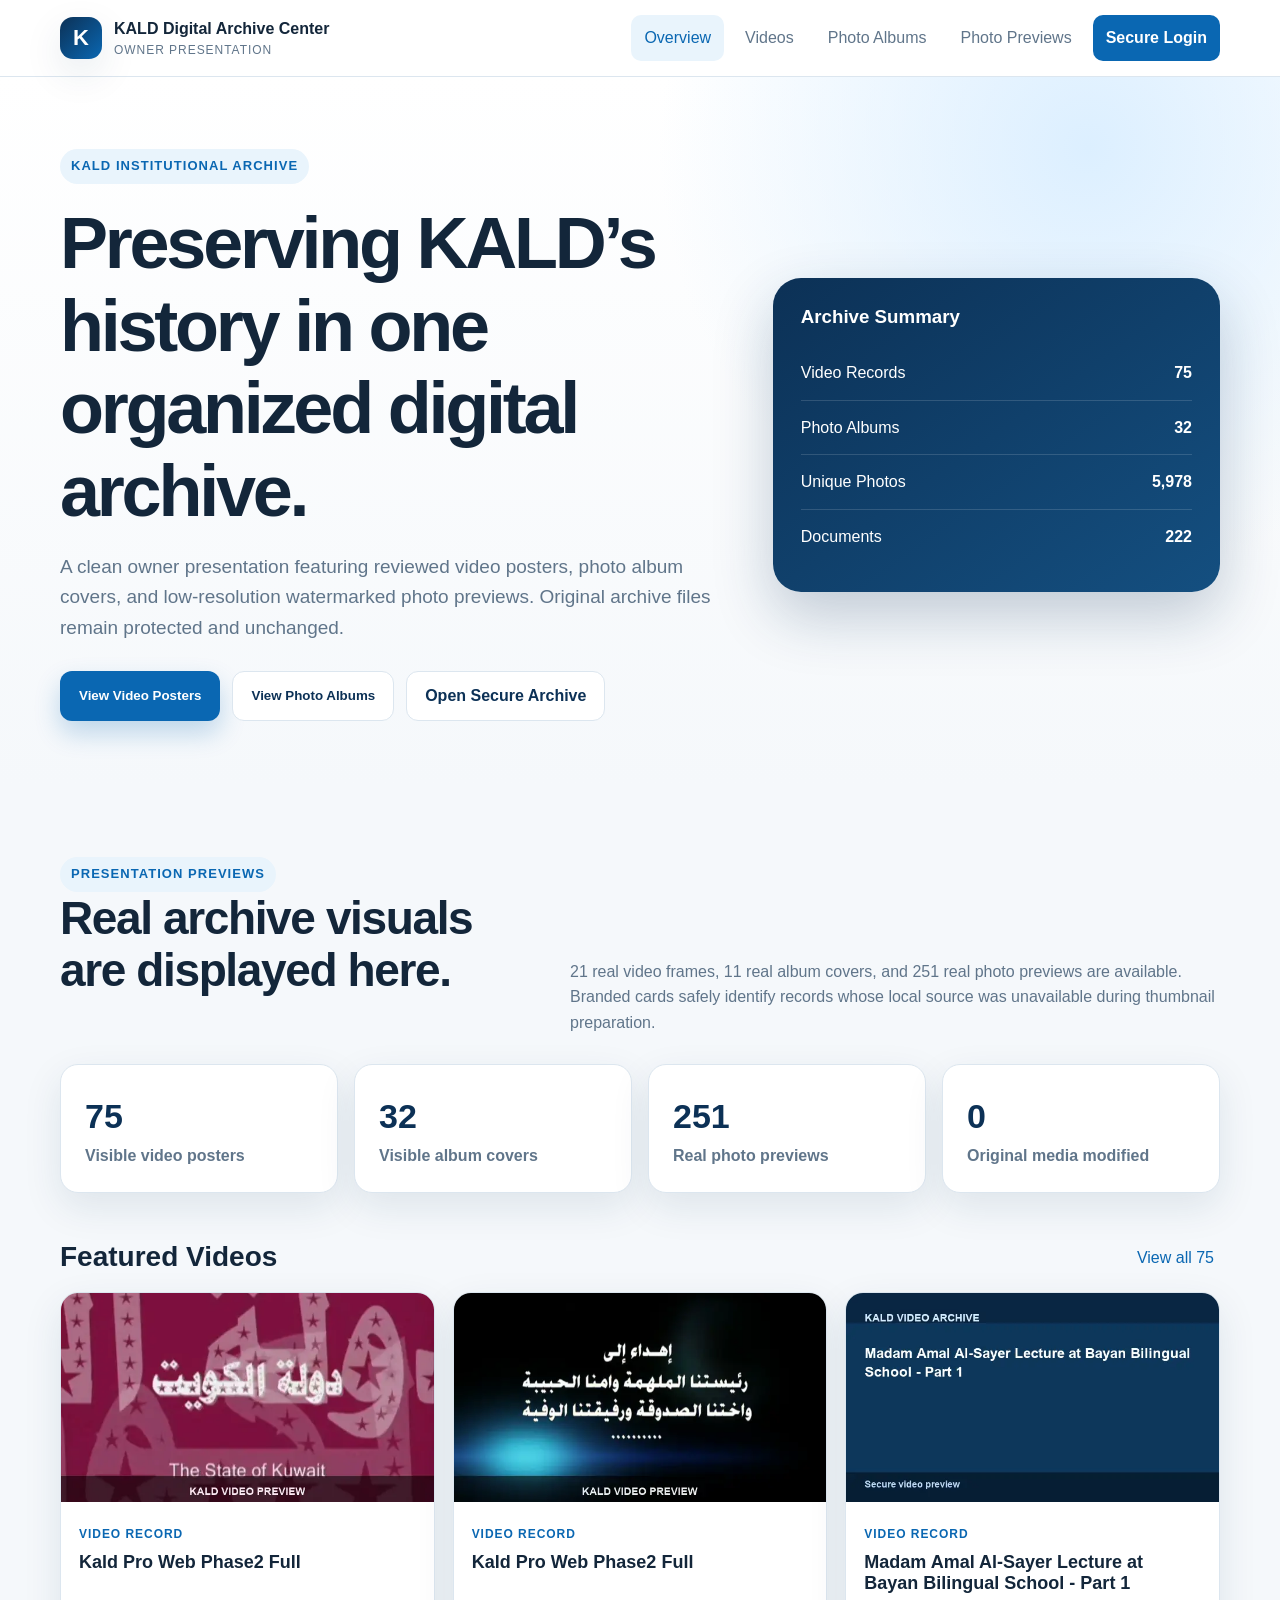
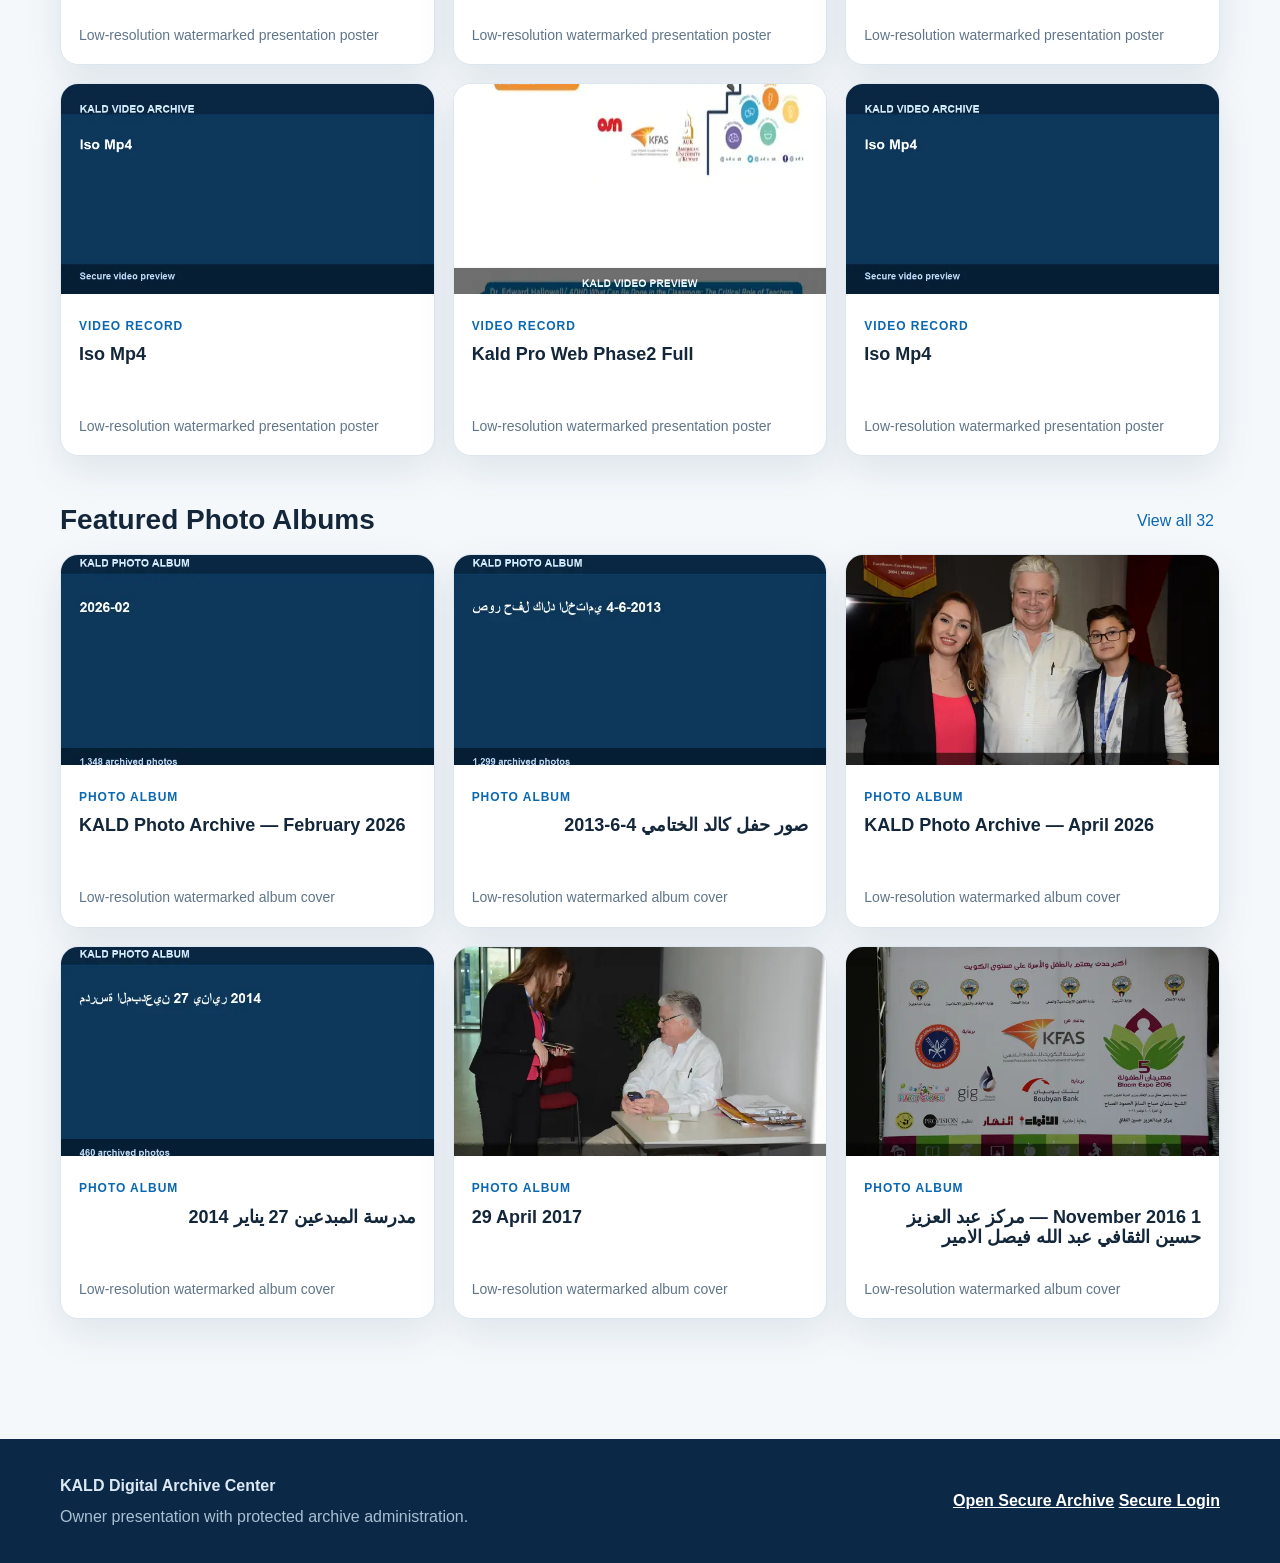
==== commit 55cd98bc: "Show KALD photo and video thumbnails in owner presentation" ====
--- a/index.html
+++ b/index.html
@@ -3,151 +3,5361 @@
 <head>
   <meta charset="utf-8">
   <meta name="viewport" content="width=device-width,initial-scale=1">
-  <meta name="description" content="KALD Digital Archive Center official showcase and secure archive gateway">
-  <meta name="robots" content="index,follow">
-  <title>KALD Digital Archive Center | Official Showcase</title>
-  <link rel="stylesheet" href="assets/css/styles.css">
+  <meta name="description" content="KALD Digital Archive owner presentation with photo and video previews">
+  <title>KALD Digital Archive Center | Owner Presentation</title>
+  <link rel="stylesheet" href="assets/css/styles.css?v=20260622_003214">
 </head>
-<body data-page="home">
+<body data-page="presentation">
   <header class="site-header">
     <div class="container header-inner">
-      <a class="brand" href="index.html" aria-label="KALD Digital Archive home">
+      <a class="brand" href="#overview" aria-label="KALD Digital Archive home">
         <span class="brand-mark">K</span>
         <span>
           <strong>KALD Digital Archive Center</strong>
-          <small>Official Showcase &amp; Archive Gateway</small>
+          <small>Owner Presentation</small>
         </span>
       </a>
 
-      <button class="menu-button" type="button" aria-label="Open navigation">
-        Menu
-      </button>
+      <button class="menu-button" type="button" aria-label="Open navigation">Menu</button>
 
-      <nav class="site-nav" aria-label="Primary navigation">
-        <a class="nav-link active" href="index.html">Home</a>
-        <a class="nav-link" href="about.html">About</a>
-        <a class="nav-link archive-link" href="https://script.google.com/macros/s/AKfycbwW3OZPoeqFUZtF19fAK_BtL3Je_IR1FO2zc8Ny5egVuiqsvaGQSi-m3NWZfXgU4O_o/exec?view=v8-preview" target="_blank" rel="noopener">
-          Digital Archive
-        </a>
-        <a class="nav-link secure-link" href="https://script.google.com/macros/s/AKfycbwW3OZPoeqFUZtF19fAK_BtL3Je_IR1FO2zc8Ny5egVuiqsvaGQSi-m3NWZfXgU4O_o/exec?view=login" target="_blank" rel="noopener">
-          Admin Login
-        </a>
+      <nav class="site-nav" aria-label="Presentation navigation">
+        <button class="nav-link tab-link active" type="button" data-tab="overview">Overview</button>
+        <button class="nav-link tab-link" type="button" data-tab="videos">Videos</button>
+        <button class="nav-link tab-link" type="button" data-tab="albums">Photo Albums</button>
+        <button class="nav-link tab-link" type="button" data-tab="photos">Photo Previews</button>
+        <a class="nav-link secure-link" href="https://script.google.com/macros/s/AKfycbwW3OZPoeqFUZtF19fAK_BtL3Je_IR1FO2zc8Ny5egVuiqsvaGQSi-m3NWZfXgU4O_o/exec?view=login" target="_blank" rel="noopener">Secure Login</a>
       </nav>
     </div>
   </header>
 
   <main>
-    <section class="hero">
-      <div class="container hero-grid">
-        <div>
-          <span class="eyebrow">KALD Digital Archive Center</span>
-          <h1>A fast, professional gateway to the KALD institutional archive.</h1>
-          <p>
-            Explore the approved KALD archive catalog, institutional history,
-            photos, videos, documents, and reports through one organized gateway.
-            Original source files remain protected in the KALD archive.
-          </p>
+    <section id="overview" class="tab-panel active">
+      <section class="hero presentation-hero">
+        <div class="container hero-grid">
+          <div>
+            <span class="eyebrow">KALD Institutional Archive</span>
+            <h1>Preserving KALD’s history in one organized digital archive.</h1>
+            <p>
+              A clean owner presentation featuring reviewed video posters,
+              photo album covers, and low-resolution watermarked photo previews.
+              Original archive files remain protected and unchanged.
+            </p>
+            <div class="actions">
+              <button class="button primary tab-link" type="button" data-tab="videos">View Video Posters</button>
+              <button class="button secondary tab-link" type="button" data-tab="albums">View Photo Albums</button>
+              <a class="button secondary" href="https://script.google.com/macros/s/AKfycbwW3OZPoeqFUZtF19fAK_BtL3Je_IR1FO2zc8Ny5egVuiqsvaGQSi-m3NWZfXgU4O_o/exec?view=v8-preview" target="_blank" rel="noopener">Open Secure Archive</a>
+            </div>
+          </div>
 
-          <div class="actions">
-            <a class="button primary" href="https://script.google.com/macros/s/AKfycbwW3OZPoeqFUZtF19fAK_BtL3Je_IR1FO2zc8Ny5egVuiqsvaGQSi-m3NWZfXgU4O_o/exec?view=v8-preview" target="_blank" rel="noopener">
-              Open Digital Archive
-            </a>
-            <a class="button secondary" href="about.html">
-              About the Project
-            </a>
-            <a class="button secondary" href="https://script.google.com/macros/s/AKfycbwW3OZPoeqFUZtF19fAK_BtL3Je_IR1FO2zc8Ny5egVuiqsvaGQSi-m3NWZfXgU4O_o/exec?view=login" target="_blank" rel="noopener">
-              Admin Login
-            </a>
+          <aside class="hero-panel">
+            <h3>Archive Summary</h3>
+            <div class="status-row"><span>Video Records</span><strong>75</strong></div>
+            <div class="status-row"><span>Photo Albums</span><strong>32</strong></div>
+            <div class="status-row"><span>Unique Photos</span><strong>5,978</strong></div>
+            <div class="status-row"><span>Documents</span><strong>222</strong></div>
+          </aside>
+        </div>
+      </section>
+
+      <section class="section">
+        <div class="container">
+          <div class="section-heading">
+            <div>
+              <span class="eyebrow">Presentation previews</span>
+              <h2>Real archive visuals are displayed here.</h2>
+            </div>
+            <p>
+              21 real video frames,
+              11 real album covers, and
+              251 real photo previews
+              are available. Branded cards safely identify records whose local
+              source was unavailable during thumbnail preparation.
+            </p>
           </div>
-        </div>
 
-        <aside class="hero-panel">
-          <div class="lock-symbol" aria-hidden="true">&#128194;</div>
-          <h3>Approved Archive Summary</h3>
-          <p>
-            Version 77 uses a duplicate-clean catalog without creating
-            extra copies of the original media.
-          </p>
-          <div class="status-row"><span>Videos</span><strong>75</strong></div>
-          <div class="status-row"><span>Photo Albums</span><strong>32</strong></div>
-          <div class="status-row"><span>Unique Photos</span><strong>5,978</strong></div>
-          <div class="status-row"><span>Documents</span><strong>222</strong></div>
-        </aside>
-      </div>
+          <div class="stats">
+            <article class="stat"><strong>75</strong><span>Visible video posters</span></article>
+            <article class="stat"><strong>32</strong><span>Visible album covers</span></article>
+            <article class="stat"><strong>251</strong><span>Real photo previews</span></article>
+            <article class="stat"><strong>0</strong><span>Original media modified</span></article>
+          </div>
+
+          <div class="preview-columns">
+            <section>
+              <div class="mini-heading">
+                <h3>Featured Videos</h3>
+                <button class="text-button tab-link" type="button" data-tab="videos">View all 75</button>
+              </div>
+              <div class="media-grid compact-grid">
+                
+      <article class="media-card searchable-card" data-search="kald pro web phase2 full low-resolution watermarked presentation poster">
+        <button class="preview-button" type="button"
+                data-image="assets/archive-thumbnails/videos/video-00fa0b705414e1.webp"
+                data-title="Kald Pro Web Phase2 Full">
+          <img src="assets/archive-thumbnails/videos/video-00fa0b705414e1.webp" alt="Kald Pro Web Phase2 Full"
+               loading="lazy" decoding="async">
+        </button>
+        <div class="media-card-body">
+          <span class="media-type">Video record</span>
+          <h3 dir="ltr" title="Kald Pro Web Phase2 Full">Kald Pro Web Phase2 Full</h3>
+          <p>Low-resolution watermarked presentation poster</p>
+        </div>
+      </article>
+    
+      <article class="media-card searchable-card" data-search="kald pro web phase2 full low-resolution watermarked presentation poster">
+        <button class="preview-button" type="button"
+                data-image="assets/archive-thumbnails/videos/video-01dbefacf5aaa0.webp"
+                data-title="Kald Pro Web Phase2 Full">
+          <img src="assets/archive-thumbnails/videos/video-01dbefacf5aaa0.webp" alt="Kald Pro Web Phase2 Full"
+               loading="lazy" decoding="async">
+        </button>
+        <div class="media-card-body">
+          <span class="media-type">Video record</span>
+          <h3 dir="ltr" title="Kald Pro Web Phase2 Full">Kald Pro Web Phase2 Full</h3>
+          <p>Low-resolution watermarked presentation poster</p>
+        </div>
+      </article>
+    
+      <article class="media-card searchable-card" data-search="madam amal al-sayer lecture at bayan bilingual school - part 1 low-resolution watermarked presentation poster">
+        <button class="preview-button" type="button"
+                data-image="assets/archive-thumbnails/videos/video-0436fcde0f8f8e.webp"
+                data-title="Madam Amal Al-Sayer Lecture at Bayan Bilingual School - Part 1">
+          <img src="assets/archive-thumbnails/videos/video-0436fcde0f8f8e.webp" alt="Madam Amal Al-Sayer Lecture at Bayan Bilingual School - Part 1"
+               loading="lazy" decoding="async">
+        </button>
+        <div class="media-card-body">
+          <span class="media-type">Video record</span>
+          <h3 dir="ltr" title="Madam Amal Al-Sayer Lecture at Bayan Bilingual School - Part 1">Madam Amal Al-Sayer Lecture at Bayan Bilingual School - Part 1</h3>
+          <p>Low-resolution watermarked presentation poster</p>
+        </div>
+      </article>
+    
+      <article class="media-card searchable-card" data-search="iso mp4 low-resolution watermarked presentation poster">
+        <button class="preview-button" type="button"
+                data-image="assets/archive-thumbnails/videos/video-0482ee0afae1d2.webp"
+                data-title="Iso Mp4">
+          <img src="assets/archive-thumbnails/videos/video-0482ee0afae1d2.webp" alt="Iso Mp4"
+               loading="lazy" decoding="async">
+        </button>
+        <div class="media-card-body">
+          <span class="media-type">Video record</span>
+          <h3 dir="ltr" title="Iso Mp4">Iso Mp4</h3>
+          <p>Low-resolution watermarked presentation poster</p>
+        </div>
+      </article>
+    
+      <article class="media-card searchable-card" data-search="kald pro web phase2 full low-resolution watermarked presentation poster">
+        <button class="preview-button" type="button"
+                data-image="assets/archive-thumbnails/videos/video-05a3bb934162ad.webp"
+                data-title="Kald Pro Web Phase2 Full">
+          <img src="assets/archive-thumbnails/videos/video-05a3bb934162ad.webp" alt="Kald Pro Web Phase2 Full"
+               loading="lazy" decoding="async">
+        </button>
+        <div class="media-card-body">
+          <span class="media-type">Video record</span>
+          <h3 dir="ltr" title="Kald Pro Web Phase2 Full">Kald Pro Web Phase2 Full</h3>
+          <p>Low-resolution watermarked presentation poster</p>
+        </div>
+      </article>
+    
+      <article class="media-card searchable-card" data-search="iso mp4 low-resolution watermarked presentation poster">
+        <button class="preview-button" type="button"
+                data-image="assets/archive-thumbnails/videos/video-0cf716dac3ecea.webp"
+                data-title="Iso Mp4">
+          <img src="assets/archive-thumbnails/videos/video-0cf716dac3ecea.webp" alt="Iso Mp4"
+               loading="lazy" decoding="async">
+        </button>
+        <div class="media-card-body">
+          <span class="media-type">Video record</span>
+          <h3 dir="ltr" title="Iso Mp4">Iso Mp4</h3>
+          <p>Low-resolution watermarked presentation poster</p>
+        </div>
+      </article>
+    
+              </div>
+            </section>
+
+            <section>
+              <div class="mini-heading">
+                <h3>Featured Photo Albums</h3>
+                <button class="text-button tab-link" type="button" data-tab="albums">View all 32</button>
+              </div>
+              <div class="media-grid compact-grid">
+                
+      <article class="media-card searchable-card" data-search="kald photo archive — february 2026 low-resolution watermarked album cover">
+        <button class="preview-button" type="button"
+                data-image="assets/archive-thumbnails/albums/album-001.webp"
+                data-title="KALD Photo Archive — February 2026">
+          <img src="assets/archive-thumbnails/albums/album-001.webp" alt="KALD Photo Archive — February 2026"
+               loading="lazy" decoding="async">
+        </button>
+        <div class="media-card-body">
+          <span class="media-type">Photo album</span>
+          <h3 dir="ltr" title="KALD Photo Archive — February 2026">KALD Photo Archive — February 2026</h3>
+          <p>Low-resolution watermarked album cover</p>
+        </div>
+      </article>
+    
+      <article class="media-card searchable-card" data-search="صور حفل كالد الختامي 4-6-2013 low-resolution watermarked album cover">
+        <button class="preview-button" type="button"
+                data-image="assets/archive-thumbnails/albums/album-003.webp"
+                data-title="صور حفل كالد الختامي 4-6-2013">
+          <img src="assets/archive-thumbnails/albums/album-003.webp" alt="صور حفل كالد الختامي 4-6-2013"
+               loading="lazy" decoding="async">
+        </button>
+        <div class="media-card-body">
+          <span class="media-type">Photo album</span>
+          <h3 dir="rtl" title="صور حفل كالد الختامي 4-6-2013">صور حفل كالد الختامي 4-6-2013</h3>
+          <p>Low-resolution watermarked album cover</p>
+        </div>
+      </article>
+    
+      <article class="media-card searchable-card" data-search="kald photo archive — april 2026 low-resolution watermarked album cover">
+        <button class="preview-button" type="button"
+                data-image="assets/archive-thumbnails/albums/album-005.webp"
+                data-title="KALD Photo Archive — April 2026">
+          <img src="assets/archive-thumbnails/albums/album-005.webp" alt="KALD Photo Archive — April 2026"
+               loading="lazy" decoding="async">
+        </button>
+        <div class="media-card-body">
+          <span class="media-type">Photo album</span>
+          <h3 dir="ltr" title="KALD Photo Archive — April 2026">KALD Photo Archive — April 2026</h3>
+          <p>Low-resolution watermarked album cover</p>
+        </div>
+      </article>
+    
+      <article class="media-card searchable-card" data-search="مدرسة المبدعين 27 يناير 2014 low-resolution watermarked album cover">
+        <button class="preview-button" type="button"
+                data-image="assets/archive-thumbnails/albums/album-007.webp"
+                data-title="مدرسة المبدعين 27 يناير 2014">
+          <img src="assets/archive-thumbnails/albums/album-007.webp" alt="مدرسة المبدعين 27 يناير 2014"
+               loading="lazy" decoding="async">
+        </button>
+        <div class="media-card-body">
+          <span class="media-type">Photo album</span>
+          <h3 dir="rtl" title="مدرسة المبدعين 27 يناير 2014">مدرسة المبدعين 27 يناير 2014</h3>
+          <p>Low-resolution watermarked album cover</p>
+        </div>
+      </article>
+    
+      <article class="media-card searchable-card" data-search="29 april 2017 low-resolution watermarked album cover">
+        <button class="preview-button" type="button"
+                data-image="assets/archive-thumbnails/albums/album-008.webp"
+                data-title="29 April 2017">
+          <img src="assets/archive-thumbnails/albums/album-008.webp" alt="29 April 2017"
+               loading="lazy" decoding="async">
+        </button>
+        <div class="media-card-body">
+          <span class="media-type">Photo album</span>
+          <h3 dir="ltr" title="29 April 2017">29 April 2017</h3>
+          <p>Low-resolution watermarked album cover</p>
+        </div>
+      </article>
+    
+      <article class="media-card searchable-card" data-search="1 november 2016 — مركز عبد العزيز حسين الثقافي عبد الله فيصل الامير low-resolution watermarked album cover">
+        <button class="preview-button" type="button"
+                data-image="assets/archive-thumbnails/albums/album-012.webp"
+                data-title="1 November 2016 — مركز عبد العزيز حسين الثقافي عبد الله فيصل الامير">
+          <img src="assets/archive-thumbnails/albums/album-012.webp" alt="1 November 2016 — مركز عبد العزيز حسين الثقافي عبد الله فيصل الامير"
+               loading="lazy" decoding="async">
+        </button>
+        <div class="media-card-body">
+          <span class="media-type">Photo album</span>
+          <h3 dir="rtl" title="1 November 2016 — مركز عبد العزيز حسين الثقافي عبد الله فيصل الامير">1 November 2016 — مركز عبد العزيز حسين الثقافي عبد الله فيصل الامير</h3>
+          <p>Low-resolution watermarked album cover</p>
+        </div>
+      </article>
+    
+              </div>
+            </section>
+          </div>
+        </div>
+      </section>
     </section>
 
-    <section class="section">
-      <div class="container">
-        <div class="section-heading">
-          <div>
-            <span class="eyebrow">Presentation and access</span>
-            <h2>Fast public presentation with protected source files.</h2>
-          </div>
-          <p>
-            GitHub Pages provides the fast presentation website. The approved
-            Digital Archive and administrative functions remain in the KALD
-            Apps Script portal.
-          </p>
-        </div>
+    <section id="videos" class="tab-panel">
+      <section class="page-hero">
+        <div class="container">
+          <span class="eyebrow">Video archive</span>
+          <h1>75 Video Records</h1>
+          <p>Presentation posters are low-resolution and watermarked. Full video access remains protected.</p>
+          <input class="search-input presentation-search" type="search"
+                 placeholder="Search video records" data-target="videoGrid">
+        </div>
+      </section>
+      <section class="section">
+        <div class="container">
+          <div id="videoGrid" class="media-grid">
+      <article class="media-card searchable-card" data-search="kald pro web phase2 full low-resolution watermarked presentation poster">
+        <button class="preview-button" type="button"
+                data-image="assets/archive-thumbnails/videos/video-00fa0b705414e1.webp"
+                data-title="Kald Pro Web Phase2 Full">
+          <img src="assets/archive-thumbnails/videos/video-00fa0b705414e1.webp" alt="Kald Pro Web Phase2 Full"
+               loading="lazy" decoding="async">
+        </button>
+        <div class="media-card-body">
+          <span class="media-type">Video record</span>
+          <h3 dir="ltr" title="Kald Pro Web Phase2 Full">Kald Pro Web Phase2 Full</h3>
+          <p>Low-resolution watermarked presentation poster</p>
+        </div>
+      </article>
+    
+      <article class="media-card searchable-card" data-search="kald pro web phase2 full low-resolution watermarked presentation poster">
+        <button class="preview-button" type="button"
+                data-image="assets/archive-thumbnails/videos/video-01dbefacf5aaa0.webp"
+                data-title="Kald Pro Web Phase2 Full">
+          <img src="assets/archive-thumbnails/videos/video-01dbefacf5aaa0.webp" alt="Kald Pro Web Phase2 Full"
+               loading="lazy" decoding="async">
+        </button>
+        <div class="media-card-body">
+          <span class="media-type">Video record</span>
+          <h3 dir="ltr" title="Kald Pro Web Phase2 Full">Kald Pro Web Phase2 Full</h3>
+          <p>Low-resolution watermarked presentation poster</p>
+        </div>
+      </article>
+    
+      <article class="media-card searchable-card" data-search="madam amal al-sayer lecture at bayan bilingual school - part 1 low-resolution watermarked presentation poster">
+        <button class="preview-button" type="button"
+                data-image="assets/archive-thumbnails/videos/video-0436fcde0f8f8e.webp"
+                data-title="Madam Amal Al-Sayer Lecture at Bayan Bilingual School - Part 1">
+          <img src="assets/archive-thumbnails/videos/video-0436fcde0f8f8e.webp" alt="Madam Amal Al-Sayer Lecture at Bayan Bilingual School - Part 1"
+               loading="lazy" decoding="async">
+        </button>
+        <div class="media-card-body">
+          <span class="media-type">Video record</span>
+          <h3 dir="ltr" title="Madam Amal Al-Sayer Lecture at Bayan Bilingual School - Part 1">Madam Amal Al-Sayer Lecture at Bayan Bilingual School - Part 1</h3>
+          <p>Low-resolution watermarked presentation poster</p>
+        </div>
+      </article>
+    
+      <article class="media-card searchable-card" data-search="iso mp4 low-resolution watermarked presentation poster">
+        <button class="preview-button" type="button"
+                data-image="assets/archive-thumbnails/videos/video-0482ee0afae1d2.webp"
+                data-title="Iso Mp4">
+          <img src="assets/archive-thumbnails/videos/video-0482ee0afae1d2.webp" alt="Iso Mp4"
+               loading="lazy" decoding="async">
+        </button>
+        <div class="media-card-body">
+          <span class="media-type">Video record</span>
+          <h3 dir="ltr" title="Iso Mp4">Iso Mp4</h3>
+          <p>Low-resolution watermarked presentation poster</p>
+        </div>
+      </article>
+    
+      <article class="media-card searchable-card" data-search="kald pro web phase2 full low-resolution watermarked presentation poster">
+        <button class="preview-button" type="button"
+                data-image="assets/archive-thumbnails/videos/video-05a3bb934162ad.webp"
+                data-title="Kald Pro Web Phase2 Full">
+          <img src="assets/archive-thumbnails/videos/video-05a3bb934162ad.webp" alt="Kald Pro Web Phase2 Full"
+               loading="lazy" decoding="async">
+        </button>
+        <div class="media-card-body">
+          <span class="media-type">Video record</span>
+          <h3 dir="ltr" title="Kald Pro Web Phase2 Full">Kald Pro Web Phase2 Full</h3>
+          <p>Low-resolution watermarked presentation poster</p>
+        </div>
+      </article>
+    
+      <article class="media-card searchable-card" data-search="iso mp4 low-resolution watermarked presentation poster">
+        <button class="preview-button" type="button"
+                data-image="assets/archive-thumbnails/videos/video-0cf716dac3ecea.webp"
+                data-title="Iso Mp4">
+          <img src="assets/archive-thumbnails/videos/video-0cf716dac3ecea.webp" alt="Iso Mp4"
+               loading="lazy" decoding="async">
+        </button>
+        <div class="media-card-body">
+          <span class="media-type">Video record</span>
+          <h3 dir="ltr" title="Iso Mp4">Iso Mp4</h3>
+          <p>Low-resolution watermarked presentation poster</p>
+        </div>
+      </article>
+    
+      <article class="media-card searchable-card" data-search="iso mp4 low-resolution watermarked presentation poster">
+        <button class="preview-button" type="button"
+                data-image="assets/archive-thumbnails/videos/video-18b037cb39a13d.webp"
+                data-title="Iso Mp4">
+          <img src="assets/archive-thumbnails/videos/video-18b037cb39a13d.webp" alt="Iso Mp4"
+               loading="lazy" decoding="async">
+        </button>
+        <div class="media-card-body">
+          <span class="media-type">Video record</span>
+          <h3 dir="ltr" title="Iso Mp4">Iso Mp4</h3>
+          <p>Low-resolution watermarked presentation poster</p>
+        </div>
+      </article>
+    
+      <article class="media-card searchable-card" data-search="kald video record 7 low-resolution watermarked presentation poster">
+        <button class="preview-button" type="button"
+                data-image="assets/archive-thumbnails/videos/video-27197d53bfc7b8.webp"
+                data-title="KALD Video Record 7">
+          <img src="assets/archive-thumbnails/videos/video-27197d53bfc7b8.webp" alt="KALD Video Record 7"
+               loading="lazy" decoding="async">
+        </button>
+        <div class="media-card-body">
+          <span class="media-type">Video record</span>
+          <h3 dir="ltr" title="KALD Video Record 7">KALD Video Record 7</h3>
+          <p>Low-resolution watermarked presentation poster</p>
+        </div>
+      </article>
+    
+      <article class="media-card searchable-card" data-search="iso mp4 low-resolution watermarked presentation poster">
+        <button class="preview-button" type="button"
+                data-image="assets/archive-thumbnails/videos/video-2ae10b413242a3.webp"
+                data-title="Iso Mp4">
+          <img src="assets/archive-thumbnails/videos/video-2ae10b413242a3.webp" alt="Iso Mp4"
+               loading="lazy" decoding="async">
+        </button>
+        <div class="media-card-body">
+          <span class="media-type">Video record</span>
+          <h3 dir="ltr" title="Iso Mp4">Iso Mp4</h3>
+          <p>Low-resolution watermarked presentation poster</p>
+        </div>
+      </article>
+    
+      <article class="media-card searchable-card" data-search="iso mp4 low-resolution watermarked presentation poster">
+        <button class="preview-button" type="button"
+                data-image="assets/archive-thumbnails/videos/video-2b771684f38918.webp"
+                data-title="Iso Mp4">
+          <img src="assets/archive-thumbnails/videos/video-2b771684f38918.webp" alt="Iso Mp4"
+               loading="lazy" decoding="async">
+        </button>
+        <div class="media-card-body">
+          <span class="media-type">Video record</span>
+          <h3 dir="ltr" title="Iso Mp4">Iso Mp4</h3>
+          <p>Low-resolution watermarked presentation poster</p>
+        </div>
+      </article>
+    
+      <article class="media-card searchable-card" data-search="kald pro web phase2 full low-resolution watermarked presentation poster">
+        <button class="preview-button" type="button"
+                data-image="assets/archive-thumbnails/videos/video-2c5b06169b5b98.webp"
+                data-title="Kald Pro Web Phase2 Full">
+          <img src="assets/archive-thumbnails/videos/video-2c5b06169b5b98.webp" alt="Kald Pro Web Phase2 Full"
+               loading="lazy" decoding="async">
+        </button>
+        <div class="media-card-body">
+          <span class="media-type">Video record</span>
+          <h3 dir="ltr" title="Kald Pro Web Phase2 Full">Kald Pro Web Phase2 Full</h3>
+          <p>Low-resolution watermarked presentation poster</p>
+        </div>
+      </article>
+    
+      <article class="media-card searchable-card" data-search="kald video - 4 june 2013 (usb1 recording) low-resolution watermarked presentation poster">
+        <button class="preview-button" type="button"
+                data-image="assets/archive-thumbnails/videos/video-2cb180a57b7bb4.webp"
+                data-title="KALD Video - 4 June 2013 (USB1 Recording)">
+          <img src="assets/archive-thumbnails/videos/video-2cb180a57b7bb4.webp" alt="KALD Video - 4 June 2013 (USB1 Recording)"
+               loading="lazy" decoding="async">
+        </button>
+        <div class="media-card-body">
+          <span class="media-type">Video record</span>
+          <h3 dir="ltr" title="KALD Video - 4 June 2013 (USB1 Recording)">KALD Video - 4 June 2013 (USB1 Recording)</h3>
+          <p>Low-resolution watermarked presentation poster</p>
+        </div>
+      </article>
+    
+      <article class="media-card searchable-card" data-search="madam amal al-sayer lecture at bayan bilingual school - part 4 low-resolution watermarked presentation poster">
+        <button class="preview-button" type="button"
+                data-image="assets/archive-thumbnails/videos/video-340627120826f7.webp"
+                data-title="Madam Amal Al-Sayer Lecture at Bayan Bilingual School - Part 4">
+          <img src="assets/archive-thumbnails/videos/video-340627120826f7.webp" alt="Madam Amal Al-Sayer Lecture at Bayan Bilingual School - Part 4"
+               loading="lazy" decoding="async">
+        </button>
+        <div class="media-card-body">
+          <span class="media-type">Video record</span>
+          <h3 dir="ltr" title="Madam Amal Al-Sayer Lecture at Bayan Bilingual School - Part 4">Madam Amal Al-Sayer Lecture at Bayan Bilingual School - Part 4</h3>
+          <p>Low-resolution watermarked presentation poster</p>
+        </div>
+      </article>
+    
+      <article class="media-card searchable-card" data-search="kald root items low-resolution watermarked presentation poster">
+        <button class="preview-button" type="button"
+                data-image="assets/archive-thumbnails/videos/video-38b449950c02c0.webp"
+                data-title="Kald Root Items">
+          <img src="assets/archive-thumbnails/videos/video-38b449950c02c0.webp" alt="Kald Root Items"
+               loading="lazy" decoding="async">
+        </button>
+        <div class="media-card-body">
+          <span class="media-type">Video record</span>
+          <h3 dir="ltr" title="Kald Root Items">Kald Root Items</h3>
+          <p>Low-resolution watermarked presentation poster</p>
+        </div>
+      </article>
+    
+      <article class="media-card searchable-card" data-search="kald video record 12 low-resolution watermarked presentation poster">
+        <button class="preview-button" type="button"
+                data-image="assets/archive-thumbnails/videos/video-3b84bbf2d5b9f5.webp"
+                data-title="KALD Video Record 12">
+          <img src="assets/archive-thumbnails/videos/video-3b84bbf2d5b9f5.webp" alt="KALD Video Record 12"
+               loading="lazy" decoding="async">
+        </button>
+        <div class="media-card-body">
+          <span class="media-type">Video record</span>
+          <h3 dir="ltr" title="KALD Video Record 12">KALD Video Record 12</h3>
+          <p>Low-resolution watermarked presentation poster</p>
+        </div>
+      </article>
+    
+      <article class="media-card searchable-card" data-search="kald video record 8 low-resolution watermarked presentation poster">
+        <button class="preview-button" type="button"
+                data-image="assets/archive-thumbnails/videos/video-3cc0e98eb72314.webp"
+                data-title="KALD Video Record 8">
+          <img src="assets/archive-thumbnails/videos/video-3cc0e98eb72314.webp" alt="KALD Video Record 8"
+               loading="lazy" decoding="async">
+        </button>
+        <div class="media-card-body">
+          <span class="media-type">Video record</span>
+          <h3 dir="ltr" title="KALD Video Record 8">KALD Video Record 8</h3>
+          <p>Low-resolution watermarked presentation poster</p>
+        </div>
+      </article>
+    
+      <article class="media-card searchable-card" data-search="dvd flick file dvd.mp4 low-resolution watermarked presentation poster">
+        <button class="preview-button" type="button"
+                data-image="assets/archive-thumbnails/videos/video-3e2a471f23b335.webp"
+                data-title="DVD FLICK FILE dvd.mp4">
+          <img src="assets/archive-thumbnails/videos/video-3e2a471f23b335.webp" alt="DVD FLICK FILE dvd.mp4"
+               loading="lazy" decoding="async">
+        </button>
+        <div class="media-card-body">
+          <span class="media-type">Video record</span>
+          <h3 dir="ltr" title="DVD FLICK FILE dvd.mp4">DVD FLICK FILE dvd.mp4</h3>
+          <p>Low-resolution watermarked presentation poster</p>
+        </div>
+      </article>
+    
+      <article class="media-card searchable-card" data-search="iso mp4 low-resolution watermarked presentation poster">
+        <button class="preview-button" type="button"
+                data-image="assets/archive-thumbnails/videos/video-429567d9b58779.webp"
+                data-title="Iso Mp4">
+          <img src="assets/archive-thumbnails/videos/video-429567d9b58779.webp" alt="Iso Mp4"
+               loading="lazy" decoding="async">
+        </button>
+        <div class="media-card-body">
+          <span class="media-type">Video record</span>
+          <h3 dir="ltr" title="Iso Mp4">Iso Mp4</h3>
+          <p>Low-resolution watermarked presentation poster</p>
+        </div>
+      </article>
+    
+      <article class="media-card searchable-card" data-search="iso mp4 low-resolution watermarked presentation poster">
+        <button class="preview-button" type="button"
+                data-image="assets/archive-thumbnails/videos/video-44754b35d7f4d8.webp"
+                data-title="Iso Mp4">
+          <img src="assets/archive-thumbnails/videos/video-44754b35d7f4d8.webp" alt="Iso Mp4"
+               loading="lazy" decoding="async">
+        </button>
+        <div class="media-card-body">
+          <span class="media-type">Video record</span>
+          <h3 dir="ltr" title="Iso Mp4">Iso Mp4</h3>
+          <p>Low-resolution watermarked presentation poster</p>
+        </div>
+      </article>
+    
+      <article class="media-card searchable-card" data-search="iso mp4 low-resolution watermarked presentation poster">
+        <button class="preview-button" type="button"
+                data-image="assets/archive-thumbnails/videos/video-478cfa0c4d80d3.webp"
+                data-title="Iso Mp4">
+          <img src="assets/archive-thumbnails/videos/video-478cfa0c4d80d3.webp" alt="Iso Mp4"
+               loading="lazy" decoding="async">
+        </button>
+        <div class="media-card-body">
+          <span class="media-type">Video record</span>
+          <h3 dir="ltr" title="Iso Mp4">Iso Mp4</h3>
+          <p>Low-resolution watermarked presentation poster</p>
+        </div>
+      </article>
+    
+      <article class="media-card searchable-card" data-search="kald 2014 event 1080p.mp4 low-resolution watermarked presentation poster">
+        <button class="preview-button" type="button"
+                data-image="assets/archive-thumbnails/videos/video-496c690c153b2b.webp"
+                data-title="KALD 2014 Event 1080p.mp4">
+          <img src="assets/archive-thumbnails/videos/video-496c690c153b2b.webp" alt="KALD 2014 Event 1080p.mp4"
+               loading="lazy" decoding="async">
+        </button>
+        <div class="media-card-body">
+          <span class="media-type">Video record</span>
+          <h3 dir="ltr" title="KALD 2014 Event 1080p.mp4">KALD 2014 Event 1080p.mp4</h3>
+          <p>Low-resolution watermarked presentation poster</p>
+        </div>
+      </article>
+    
+      <article class="media-card searchable-card" data-search="iso mp4 low-resolution watermarked presentation poster">
+        <button class="preview-button" type="button"
+                data-image="assets/archive-thumbnails/videos/video-4a551f58868df8.webp"
+                data-title="Iso Mp4">
+          <img src="assets/archive-thumbnails/videos/video-4a551f58868df8.webp" alt="Iso Mp4"
+               loading="lazy" decoding="async">
+        </button>
+        <div class="media-card-body">
+          <span class="media-type">Video record</span>
+          <h3 dir="ltr" title="Iso Mp4">Iso Mp4</h3>
+          <p>Low-resolution watermarked presentation poster</p>
+        </div>
+      </article>
+    
+      <article class="media-card searchable-card" data-search="kald pro web phase2 full low-resolution watermarked presentation poster">
+        <button class="preview-button" type="button"
+                data-image="assets/archive-thumbnails/videos/video-4c2b98240147b7.webp"
+                data-title="Kald Pro Web Phase2 Full">
+          <img src="assets/archive-thumbnails/videos/video-4c2b98240147b7.webp" alt="Kald Pro Web Phase2 Full"
+               loading="lazy" decoding="async">
+        </button>
+        <div class="media-card-body">
+          <span class="media-type">Video record</span>
+          <h3 dir="ltr" title="Kald Pro Web Phase2 Full">Kald Pro Web Phase2 Full</h3>
+          <p>Low-resolution watermarked presentation poster</p>
+        </div>
+      </article>
+    
+      <article class="media-card searchable-card" data-search="kald cd139 2014 1080p.mp4 low-resolution watermarked presentation poster">
+        <button class="preview-button" type="button"
+                data-image="assets/archive-thumbnails/videos/video-4d21fbe24474af.webp"
+                data-title="KALD CD139 2014 1080p.mp4">
+          <img src="assets/archive-thumbnails/videos/video-4d21fbe24474af.webp" alt="KALD CD139 2014 1080p.mp4"
+               loading="lazy" decoding="async">
+        </button>
+        <div class="media-card-body">
+          <span class="media-type">Video record</span>
+          <h3 dir="ltr" title="KALD CD139 2014 1080p.mp4">KALD CD139 2014 1080p.mp4</h3>
+          <p>Low-resolution watermarked presentation poster</p>
+        </div>
+      </article>
+    
+      <article class="media-card searchable-card" data-search="iso mp4 low-resolution watermarked presentation poster">
+        <button class="preview-button" type="button"
+                data-image="assets/archive-thumbnails/videos/video-535deca3deddfd.webp"
+                data-title="Iso Mp4">
+          <img src="assets/archive-thumbnails/videos/video-535deca3deddfd.webp" alt="Iso Mp4"
+               loading="lazy" decoding="async">
+        </button>
+        <div class="media-card-body">
+          <span class="media-type">Video record</span>
+          <h3 dir="ltr" title="Iso Mp4">Iso Mp4</h3>
+          <p>Low-resolution watermarked presentation poster</p>
+        </div>
+      </article>
+    
+      <article class="media-card searchable-card" data-search="kald pro web phase2 full low-resolution watermarked presentation poster">
+        <button class="preview-button" type="button"
+                data-image="assets/archive-thumbnails/videos/video-542a74b9565ffc.webp"
+                data-title="Kald Pro Web Phase2 Full">
+          <img src="assets/archive-thumbnails/videos/video-542a74b9565ffc.webp" alt="Kald Pro Web Phase2 Full"
+               loading="lazy" decoding="async">
+        </button>
+        <div class="media-card-body">
+          <span class="media-type">Video record</span>
+          <h3 dir="ltr" title="Kald Pro Web Phase2 Full">Kald Pro Web Phase2 Full</h3>
+          <p>Low-resolution watermarked presentation poster</p>
+        </div>
+      </article>
+    
+      <article class="media-card searchable-card" data-search="iso mp4 low-resolution watermarked presentation poster">
+        <button class="preview-button" type="button"
+                data-image="assets/archive-thumbnails/videos/video-58cce8f3312520.webp"
+                data-title="Iso Mp4">
+          <img src="assets/archive-thumbnails/videos/video-58cce8f3312520.webp" alt="Iso Mp4"
+               loading="lazy" decoding="async">
+        </button>
+        <div class="media-card-body">
+          <span class="media-type">Video record</span>
+          <h3 dir="ltr" title="Iso Mp4">Iso Mp4</h3>
+          <p>Low-resolution watermarked presentation poster</p>
+        </div>
+      </article>
+    
+      <article class="media-card searchable-card" data-search="iso mp4 low-resolution watermarked presentation poster">
+        <button class="preview-button" type="button"
+                data-image="assets/archive-thumbnails/videos/video-610a524b856f7f.webp"
+                data-title="Iso Mp4">
+          <img src="assets/archive-thumbnails/videos/video-610a524b856f7f.webp" alt="Iso Mp4"
+               loading="lazy" decoding="async">
+        </button>
+        <div class="media-card-body">
+          <span class="media-type">Video record</span>
+          <h3 dir="ltr" title="Iso Mp4">Iso Mp4</h3>
+          <p>Low-resolution watermarked presentation poster</p>
+        </div>
+      </article>
+    
+      <article class="media-card searchable-card" data-search="iso mp4 low-resolution watermarked presentation poster">
+        <button class="preview-button" type="button"
+                data-image="assets/archive-thumbnails/videos/video-653a8990e84930.webp"
+                data-title="Iso Mp4">
+          <img src="assets/archive-thumbnails/videos/video-653a8990e84930.webp" alt="Iso Mp4"
+               loading="lazy" decoding="async">
+        </button>
+        <div class="media-card-body">
+          <span class="media-type">Video record</span>
+          <h3 dir="ltr" title="Iso Mp4">Iso Mp4</h3>
+          <p>Low-resolution watermarked presentation poster</p>
+        </div>
+      </article>
+    
+      <article class="media-card searchable-card" data-search="iso mp4 low-resolution watermarked presentation poster">
+        <button class="preview-button" type="button"
+                data-image="assets/archive-thumbnails/videos/video-65f4d3965f0e29.webp"
+                data-title="Iso Mp4">
+          <img src="assets/archive-thumbnails/videos/video-65f4d3965f0e29.webp" alt="Iso Mp4"
+               loading="lazy" decoding="async">
+        </button>
+        <div class="media-card-body">
+          <span class="media-type">Video record</span>
+          <h3 dir="ltr" title="Iso Mp4">Iso Mp4</h3>
+          <p>Low-resolution watermarked presentation poster</p>
+        </div>
+      </article>
+    
+      <article class="media-card searchable-card" data-search="iso mp4 low-resolution watermarked presentation poster">
+        <button class="preview-button" type="button"
+                data-image="assets/archive-thumbnails/videos/video-67c75b35c09622.webp"
+                data-title="Iso Mp4">
+          <img src="assets/archive-thumbnails/videos/video-67c75b35c09622.webp" alt="Iso Mp4"
+               loading="lazy" decoding="async">
+        </button>
+        <div class="media-card-body">
+          <span class="media-type">Video record</span>
+          <h3 dir="ltr" title="Iso Mp4">Iso Mp4</h3>
+          <p>Low-resolution watermarked presentation poster</p>
+        </div>
+      </article>
+    
+      <article class="media-card searchable-card" data-search="iso mp4 low-resolution watermarked presentation poster">
+        <button class="preview-button" type="button"
+                data-image="assets/archive-thumbnails/videos/video-690a3530586f56.webp"
+                data-title="Iso Mp4">
+          <img src="assets/archive-thumbnails/videos/video-690a3530586f56.webp" alt="Iso Mp4"
+               loading="lazy" decoding="async">
+        </button>
+        <div class="media-card-body">
+          <span class="media-type">Video record</span>
+          <h3 dir="ltr" title="Iso Mp4">Iso Mp4</h3>
+          <p>Low-resolution watermarked presentation poster</p>
+        </div>
+      </article>
+    
+      <article class="media-card searchable-card" data-search="the greenwood way low-resolution watermarked presentation poster">
+        <button class="preview-button" type="button"
+                data-image="assets/archive-thumbnails/videos/video-6ef348b77b7c31.webp"
+                data-title="The Greenwood Way">
+          <img src="assets/archive-thumbnails/videos/video-6ef348b77b7c31.webp" alt="The Greenwood Way"
+               loading="lazy" decoding="async">
+        </button>
+        <div class="media-card-body">
+          <span class="media-type">Video record</span>
+          <h3 dir="ltr" title="The Greenwood Way">The Greenwood Way</h3>
+          <p>Low-resolution watermarked presentation poster</p>
+        </div>
+      </article>
+    
+      <article class="media-card searchable-card" data-search="iso mp4 low-resolution watermarked presentation poster">
+        <button class="preview-button" type="button"
+                data-image="assets/archive-thumbnails/videos/video-71b5308e2e20c3.webp"
+                data-title="Iso Mp4">
+          <img src="assets/archive-thumbnails/videos/video-71b5308e2e20c3.webp" alt="Iso Mp4"
+               loading="lazy" decoding="async">
+        </button>
+        <div class="media-card-body">
+          <span class="media-type">Video record</span>
+          <h3 dir="ltr" title="Iso Mp4">Iso Mp4</h3>
+          <p>Low-resolution watermarked presentation poster</p>
+        </div>
+      </article>
+    
+      <article class="media-card searchable-card" data-search="kald avi.avi low-resolution watermarked presentation poster">
+        <button class="preview-button" type="button"
+                data-image="assets/archive-thumbnails/videos/video-749eba4b6b6bdd.webp"
+                data-title="KALD avi.avi">
+          <img src="assets/archive-thumbnails/videos/video-749eba4b6b6bdd.webp" alt="KALD avi.avi"
+               loading="lazy" decoding="async">
+        </button>
+        <div class="media-card-body">
+          <span class="media-type">Video record</span>
+          <h3 dir="ltr" title="KALD avi.avi">KALD avi.avi</h3>
+          <p>Low-resolution watermarked presentation poster</p>
+        </div>
+      </article>
+    
+      <article class="media-card searchable-card" data-search="iso mp4 low-resolution watermarked presentation poster">
+        <button class="preview-button" type="button"
+                data-image="assets/archive-thumbnails/videos/video-769be039a10aa4.webp"
+                data-title="Iso Mp4">
+          <img src="assets/archive-thumbnails/videos/video-769be039a10aa4.webp" alt="Iso Mp4"
+               loading="lazy" decoding="async">
+        </button>
+        <div class="media-card-body">
+          <span class="media-type">Video record</span>
+          <h3 dir="ltr" title="Iso Mp4">Iso Mp4</h3>
+          <p>Low-resolution watermarked presentation poster</p>
+        </div>
+      </article>
+    
+      <article class="media-card searchable-card" data-search="iso mp4 low-resolution watermarked presentation poster">
+        <button class="preview-button" type="button"
+                data-image="assets/archive-thumbnails/videos/video-7a0588c256a810.webp"
+                data-title="Iso Mp4">
+          <img src="assets/archive-thumbnails/videos/video-7a0588c256a810.webp" alt="Iso Mp4"
+               loading="lazy" decoding="async">
+        </button>
+        <div class="media-card-body">
+          <span class="media-type">Video record</span>
+          <h3 dir="ltr" title="Iso Mp4">Iso Mp4</h3>
+          <p>Low-resolution watermarked presentation poster</p>
+        </div>
+      </article>
+    
+      <article class="media-card searchable-card" data-search="iso mp4 low-resolution watermarked presentation poster">
+        <button class="preview-button" type="button"
+                data-image="assets/archive-thumbnails/videos/video-82ba9fad52d350.webp"
+                data-title="Iso Mp4">
+          <img src="assets/archive-thumbnails/videos/video-82ba9fad52d350.webp" alt="Iso Mp4"
+               loading="lazy" decoding="async">
+        </button>
+        <div class="media-card-body">
+          <span class="media-type">Video record</span>
+          <h3 dir="ltr" title="Iso Mp4">Iso Mp4</h3>
+          <p>Low-resolution watermarked presentation poster</p>
+        </div>
+      </article>
+    
+      <article class="media-card searchable-card" data-search="kald pro web phase2 full low-resolution watermarked presentation poster">
+        <button class="preview-button" type="button"
+                data-image="assets/archive-thumbnails/videos/video-880158339102bb.webp"
+                data-title="Kald Pro Web Phase2 Full">
+          <img src="assets/archive-thumbnails/videos/video-880158339102bb.webp" alt="Kald Pro Web Phase2 Full"
+               loading="lazy" decoding="async">
+        </button>
+        <div class="media-card-body">
+          <span class="media-type">Video record</span>
+          <h3 dir="ltr" title="Kald Pro Web Phase2 Full">Kald Pro Web Phase2 Full</h3>
+          <p>Low-resolution watermarked presentation poster</p>
+        </div>
+      </article>
+    
+      <article class="media-card searchable-card" data-search="kald pro web phase2 full low-resolution watermarked presentation poster">
+        <button class="preview-button" type="button"
+                data-image="assets/archive-thumbnails/videos/video-89a165b242ee21.webp"
+                data-title="Kald Pro Web Phase2 Full">
+          <img src="assets/archive-thumbnails/videos/video-89a165b242ee21.webp" alt="Kald Pro Web Phase2 Full"
+               loading="lazy" decoding="async">
+        </button>
+        <div class="media-card-body">
+          <span class="media-type">Video record</span>
+          <h3 dir="ltr" title="Kald Pro Web Phase2 Full">Kald Pro Web Phase2 Full</h3>
+          <p>Low-resolution watermarked presentation poster</p>
+        </div>
+      </article>
+    
+      <article class="media-card searchable-card" data-search="kald root items low-resolution watermarked presentation poster">
+        <button class="preview-button" type="button"
+                data-image="assets/archive-thumbnails/videos/video-95047229c5b61e.webp"
+                data-title="Kald Root Items">
+          <img src="assets/archive-thumbnails/videos/video-95047229c5b61e.webp" alt="Kald Root Items"
+               loading="lazy" decoding="async">
+        </button>
+        <div class="media-card-body">
+          <span class="media-type">Video record</span>
+          <h3 dir="ltr" title="Kald Root Items">Kald Root Items</h3>
+          <p>Low-resolution watermarked presentation poster</p>
+        </div>
+      </article>
+    
+      <article class="media-card searchable-card" data-search="sand animation hilton.mp4 low-resolution watermarked presentation poster">
+        <button class="preview-button" type="button"
+                data-image="assets/archive-thumbnails/videos/video-978e15768f61ec.webp"
+                data-title="Sand Animation HILTON.mp4">
+          <img src="assets/archive-thumbnails/videos/video-978e15768f61ec.webp" alt="Sand Animation HILTON.mp4"
+               loading="lazy" decoding="async">
+        </button>
+        <div class="media-card-body">
+          <span class="media-type">Video record</span>
+          <h3 dir="ltr" title="Sand Animation HILTON.mp4">Sand Animation HILTON.mp4</h3>
+          <p>Low-resolution watermarked presentation poster</p>
+        </div>
+      </article>
+    
+      <article class="media-card searchable-card" data-search="iso mp4 low-resolution watermarked presentation poster">
+        <button class="preview-button" type="button"
+                data-image="assets/archive-thumbnails/videos/video-99cefa725c8817.webp"
+                data-title="Iso Mp4">
+          <img src="assets/archive-thumbnails/videos/video-99cefa725c8817.webp" alt="Iso Mp4"
+               loading="lazy" decoding="async">
+        </button>
+        <div class="media-card-body">
+          <span class="media-type">Video record</span>
+          <h3 dir="ltr" title="Iso Mp4">Iso Mp4</h3>
+          <p>Low-resolution watermarked presentation poster</p>
+        </div>
+      </article>
+    
+      <article class="media-card searchable-card" data-search="kald pro web phase2 full low-resolution watermarked presentation poster">
+        <button class="preview-button" type="button"
+                data-image="assets/archive-thumbnails/videos/video-9b627f96c98243.webp"
+                data-title="Kald Pro Web Phase2 Full">
+          <img src="assets/archive-thumbnails/videos/video-9b627f96c98243.webp" alt="Kald Pro Web Phase2 Full"
+               loading="lazy" decoding="async">
+        </button>
+        <div class="media-card-body">
+          <span class="media-type">Video record</span>
+          <h3 dir="ltr" title="Kald Pro Web Phase2 Full">Kald Pro Web Phase2 Full</h3>
+          <p>Low-resolution watermarked presentation poster</p>
+        </div>
+      </article>
+    
+      <article class="media-card searchable-card" data-search="kald video record 10 low-resolution watermarked presentation poster">
+        <button class="preview-button" type="button"
+                data-image="assets/archive-thumbnails/videos/video-9bc5be8800d33b.webp"
+                data-title="KALD Video Record 10">
+          <img src="assets/archive-thumbnails/videos/video-9bc5be8800d33b.webp" alt="KALD Video Record 10"
+               loading="lazy" decoding="async">
+        </button>
+        <div class="media-card-body">
+          <span class="media-type">Video record</span>
+          <h3 dir="ltr" title="KALD Video Record 10">KALD Video Record 10</h3>
+          <p>Low-resolution watermarked presentation poster</p>
+        </div>
+      </article>
+    
+      <article class="media-card searchable-card" data-search="kald root items low-resolution watermarked presentation poster">
+        <button class="preview-button" type="button"
+                data-image="assets/archive-thumbnails/videos/video-9c28159d8d294a.webp"
+                data-title="Kald Root Items">
+          <img src="assets/archive-thumbnails/videos/video-9c28159d8d294a.webp" alt="Kald Root Items"
+               loading="lazy" decoding="async">
+        </button>
+        <div class="media-card-body">
+          <span class="media-type">Video record</span>
+          <h3 dir="ltr" title="Kald Root Items">Kald Root Items</h3>
+          <p>Low-resolution watermarked presentation poster</p>
+        </div>
+      </article>
+    
+      <article class="media-card searchable-card" data-search="iso mp4 low-resolution watermarked presentation poster">
+        <button class="preview-button" type="button"
+                data-image="assets/archive-thumbnails/videos/video-a7e8f44bcffbe8.webp"
+                data-title="Iso Mp4">
+          <img src="assets/archive-thumbnails/videos/video-a7e8f44bcffbe8.webp" alt="Iso Mp4"
+               loading="lazy" decoding="async">
+        </button>
+        <div class="media-card-body">
+          <span class="media-type">Video record</span>
+          <h3 dir="ltr" title="Iso Mp4">Iso Mp4</h3>
+          <p>Low-resolution watermarked presentation poster</p>
+        </div>
+      </article>
+    
+      <article class="media-card searchable-card" data-search="kald cd113v archive video - main segment low-resolution watermarked presentation poster">
+        <button class="preview-button" type="button"
+                data-image="assets/archive-thumbnails/videos/video-a93dd7977cd94c.webp"
+                data-title="KALD CD113V Archive Video - Main Segment">
+          <img src="assets/archive-thumbnails/videos/video-a93dd7977cd94c.webp" alt="KALD CD113V Archive Video - Main Segment"
+               loading="lazy" decoding="async">
+        </button>
+        <div class="media-card-body">
+          <span class="media-type">Video record</span>
+          <h3 dir="ltr" title="KALD CD113V Archive Video - Main Segment">KALD CD113V Archive Video - Main Segment</h3>
+          <p>Low-resolution watermarked presentation poster</p>
+        </div>
+      </article>
+    
+      <article class="media-card searchable-card" data-search="iso mp4 low-resolution watermarked presentation poster">
+        <button class="preview-button" type="button"
+                data-image="assets/archive-thumbnails/videos/video-b0de2c6bb56496.webp"
+                data-title="Iso Mp4">
+          <img src="assets/archive-thumbnails/videos/video-b0de2c6bb56496.webp" alt="Iso Mp4"
+               loading="lazy" decoding="async">
+        </button>
+        <div class="media-card-body">
+          <span class="media-type">Video record</span>
+          <h3 dir="ltr" title="Iso Mp4">Iso Mp4</h3>
+          <p>Low-resolution watermarked presentation poster</p>
+        </div>
+      </article>
+    
+      <article class="media-card searchable-card" data-search="kald pro web phase2 full low-resolution watermarked presentation poster">
+        <button class="preview-button" type="button"
+                data-image="assets/archive-thumbnails/videos/video-b2d9a07f072fd5.webp"
+                data-title="Kald Pro Web Phase2 Full">
+          <img src="assets/archive-thumbnails/videos/video-b2d9a07f072fd5.webp" alt="Kald Pro Web Phase2 Full"
+               loading="lazy" decoding="async">
+        </button>
+        <div class="media-card-body">
+          <span class="media-type">Video record</span>
+          <h3 dir="ltr" title="Kald Pro Web Phase2 Full">Kald Pro Web Phase2 Full</h3>
+          <p>Low-resolution watermarked presentation poster</p>
+        </div>
+      </article>
+    
+      <article class="media-card searchable-card" data-search="iso mp4 low-resolution watermarked presentation poster">
+        <button class="preview-button" type="button"
+                data-image="assets/archive-thumbnails/videos/video-b3fc3b762c72c1.webp"
+                data-title="Iso Mp4">
+          <img src="assets/archive-thumbnails/videos/video-b3fc3b762c72c1.webp" alt="Iso Mp4"
+               loading="lazy" decoding="async">
+        </button>
+        <div class="media-card-body">
+          <span class="media-type">Video record</span>
+          <h3 dir="ltr" title="Iso Mp4">Iso Mp4</h3>
+          <p>Low-resolution watermarked presentation poster</p>
+        </div>
+      </article>
+    
+      <article class="media-card searchable-card" data-search="cd92p nov 03 2014.mp4 low-resolution watermarked presentation poster">
+        <button class="preview-button" type="button"
+                data-image="assets/archive-thumbnails/videos/video-b46a9694dfd127.webp"
+                data-title="CD92P Nov 03 2014.mp4">
+          <img src="assets/archive-thumbnails/videos/video-b46a9694dfd127.webp" alt="CD92P Nov 03 2014.mp4"
+               loading="lazy" decoding="async">
+        </button>
+        <div class="media-card-body">
+          <span class="media-type">Video record</span>
+          <h3 dir="ltr" title="CD92P Nov 03 2014.mp4">CD92P Nov 03 2014.mp4</h3>
+          <p>Low-resolution watermarked presentation poster</p>
+        </div>
+      </article>
+    
+      <article class="media-card searchable-card" data-search="kald pro web phase2 full low-resolution watermarked presentation poster">
+        <button class="preview-button" type="button"
+                data-image="assets/archive-thumbnails/videos/video-b4a93ea2199cdb.webp"
+                data-title="Kald Pro Web Phase2 Full">
+          <img src="assets/archive-thumbnails/videos/video-b4a93ea2199cdb.webp" alt="Kald Pro Web Phase2 Full"
+               loading="lazy" decoding="async">
+        </button>
+        <div class="media-card-body">
+          <span class="media-type">Video record</span>
+          <h3 dir="ltr" title="Kald Pro Web Phase2 Full">Kald Pro Web Phase2 Full</h3>
+          <p>Low-resolution watermarked presentation poster</p>
+        </div>
+      </article>
+    
+      <article class="media-card searchable-card" data-search="kald archived video - part 1 low-resolution watermarked presentation poster">
+        <button class="preview-button" type="button"
+                data-image="assets/archive-thumbnails/videos/video-b64aecd5bfbe04.webp"
+                data-title="KALD Archived Video - Part 1">
+          <img src="assets/archive-thumbnails/videos/video-b64aecd5bfbe04.webp" alt="KALD Archived Video - Part 1"
+               loading="lazy" decoding="async">
+        </button>
+        <div class="media-card-body">
+          <span class="media-type">Video record</span>
+          <h3 dir="ltr" title="KALD Archived Video - Part 1">KALD Archived Video - Part 1</h3>
+          <p>Low-resolution watermarked presentation poster</p>
+        </div>
+      </article>
+    
+      <article class="media-card searchable-card" data-search="web converted low-resolution watermarked presentation poster">
+        <button class="preview-button" type="button"
+                data-image="assets/archive-thumbnails/videos/video-b7fe0ec196c35d.webp"
+                data-title="Web Converted">
+          <img src="assets/archive-thumbnails/videos/video-b7fe0ec196c35d.webp" alt="Web Converted"
+               loading="lazy" decoding="async">
+        </button>
+        <div class="media-card-body">
+          <span class="media-type">Video record</span>
+          <h3 dir="ltr" title="Web Converted">Web Converted</h3>
+          <p>Low-resolution watermarked presentation poster</p>
+        </div>
+      </article>
+    
+      <article class="media-card searchable-card" data-search="kald root items low-resolution watermarked presentation poster">
+        <button class="preview-button" type="button"
+                data-image="assets/archive-thumbnails/videos/video-b9428afce53109.webp"
+                data-title="Kald Root Items">
+          <img src="assets/archive-thumbnails/videos/video-b9428afce53109.webp" alt="Kald Root Items"
+               loading="lazy" decoding="async">
+        </button>
+        <div class="media-card-body">
+          <span class="media-type">Video record</span>
+          <h3 dir="ltr" title="Kald Root Items">Kald Root Items</h3>
+          <p>Low-resolution watermarked presentation poster</p>
+        </div>
+      </article>
+    
+      <article class="media-card searchable-card" data-search="iso mp4 low-resolution watermarked presentation poster">
+        <button class="preview-button" type="button"
+                data-image="assets/archive-thumbnails/videos/video-bf3311561f2925.webp"
+                data-title="Iso Mp4">
+          <img src="assets/archive-thumbnails/videos/video-bf3311561f2925.webp" alt="Iso Mp4"
+               loading="lazy" decoding="async">
+        </button>
+        <div class="media-card-body">
+          <span class="media-type">Video record</span>
+          <h3 dir="ltr" title="Iso Mp4">Iso Mp4</h3>
+          <p>Low-resolution watermarked presentation poster</p>
+        </div>
+      </article>
+    
+      <article class="media-card searchable-card" data-search="part1 + part2 complete recording low-resolution watermarked presentation poster">
+        <button class="preview-button" type="button"
+                data-image="assets/archive-thumbnails/videos/video-bf6ca91507d964.webp"
+                data-title="Part1 + Part2 Complete Recording">
+          <img src="assets/archive-thumbnails/videos/video-bf6ca91507d964.webp" alt="Part1 + Part2 Complete Recording"
+               loading="lazy" decoding="async">
+        </button>
+        <div class="media-card-body">
+          <span class="media-type">Video record</span>
+          <h3 dir="ltr" title="Part1 + Part2 Complete Recording">Part1 + Part2 Complete Recording</h3>
+          <p>Low-resolution watermarked presentation poster</p>
+        </div>
+      </article>
+    
+      <article class="media-card searchable-card" data-search="kald pro web phase2 full low-resolution watermarked presentation poster">
+        <button class="preview-button" type="button"
+                data-image="assets/archive-thumbnails/videos/video-c3536c0db30dd1.webp"
+                data-title="Kald Pro Web Phase2 Full">
+          <img src="assets/archive-thumbnails/videos/video-c3536c0db30dd1.webp" alt="Kald Pro Web Phase2 Full"
+               loading="lazy" decoding="async">
+        </button>
+        <div class="media-card-body">
+          <span class="media-type">Video record</span>
+          <h3 dir="ltr" title="Kald Pro Web Phase2 Full">Kald Pro Web Phase2 Full</h3>
+          <p>Low-resolution watermarked presentation poster</p>
+        </div>
+      </article>
+    
+      <article class="media-card searchable-card" data-search="kald pro web phase2 full low-resolution watermarked presentation poster">
+        <button class="preview-button" type="button"
+                data-image="assets/archive-thumbnails/videos/video-cdfb4bc89bff3d.webp"
+                data-title="Kald Pro Web Phase2 Full">
+          <img src="assets/archive-thumbnails/videos/video-cdfb4bc89bff3d.webp" alt="Kald Pro Web Phase2 Full"
+               loading="lazy" decoding="async">
+        </button>
+        <div class="media-card-body">
+          <span class="media-type">Video record</span>
+          <h3 dir="ltr" title="Kald Pro Web Phase2 Full">Kald Pro Web Phase2 Full</h3>
+          <p>Low-resolution watermarked presentation poster</p>
+        </div>
+      </article>
+    
+      <article class="media-card searchable-card" data-search="kald root items low-resolution watermarked presentation poster">
+        <button class="preview-button" type="button"
+                data-image="assets/archive-thumbnails/videos/video-cf8dc27d4039ba.webp"
+                data-title="Kald Root Items">
+          <img src="assets/archive-thumbnails/videos/video-cf8dc27d4039ba.webp" alt="Kald Root Items"
+               loading="lazy" decoding="async">
+        </button>
+        <div class="media-card-body">
+          <span class="media-type">Video record</span>
+          <h3 dir="ltr" title="Kald Root Items">Kald Root Items</h3>
+          <p>Low-resolution watermarked presentation poster</p>
+        </div>
+      </article>
+    
+      <article class="media-card searchable-card" data-search="madam amal al-sayer lecture at bayan bilingual school - part 3 low-resolution watermarked presentation poster">
+        <button class="preview-button" type="button"
+                data-image="assets/archive-thumbnails/videos/video-cf9bd8fec9ddc0.webp"
+                data-title="Madam Amal Al-Sayer Lecture at Bayan Bilingual School - Part 3">
+          <img src="assets/archive-thumbnails/videos/video-cf9bd8fec9ddc0.webp" alt="Madam Amal Al-Sayer Lecture at Bayan Bilingual School - Part 3"
+               loading="lazy" decoding="async">
+        </button>
+        <div class="media-card-body">
+          <span class="media-type">Video record</span>
+          <h3 dir="ltr" title="Madam Amal Al-Sayer Lecture at Bayan Bilingual School - Part 3">Madam Amal Al-Sayer Lecture at Bayan Bilingual School - Part 3</h3>
+          <p>Low-resolution watermarked presentation poster</p>
+        </div>
+      </article>
+    
+      <article class="media-card searchable-card" data-search="kald root items low-resolution watermarked presentation poster">
+        <button class="preview-button" type="button"
+                data-image="assets/archive-thumbnails/videos/video-d5dbfeea127c57.webp"
+                data-title="Kald Root Items">
+          <img src="assets/archive-thumbnails/videos/video-d5dbfeea127c57.webp" alt="Kald Root Items"
+               loading="lazy" decoding="async">
+        </button>
+        <div class="media-card-body">
+          <span class="media-type">Video record</span>
+          <h3 dir="ltr" title="Kald Root Items">Kald Root Items</h3>
+          <p>Low-resolution watermarked presentation poster</p>
+        </div>
+      </article>
+    
+      <article class="media-card searchable-card" data-search="kald pro web phase2 full low-resolution watermarked presentation poster">
+        <button class="preview-button" type="button"
+                data-image="assets/archive-thumbnails/videos/video-d6279d78e3451f.webp"
+                data-title="Kald Pro Web Phase2 Full">
+          <img src="assets/archive-thumbnails/videos/video-d6279d78e3451f.webp" alt="Kald Pro Web Phase2 Full"
+               loading="lazy" decoding="async">
+        </button>
+        <div class="media-card-body">
+          <span class="media-type">Video record</span>
+          <h3 dir="ltr" title="Kald Pro Web Phase2 Full">Kald Pro Web Phase2 Full</h3>
+          <p>Low-resolution watermarked presentation poster</p>
+        </div>
+      </article>
+    
+      <article class="media-card searchable-card" data-search="iso mp4 low-resolution watermarked presentation poster">
+        <button class="preview-button" type="button"
+                data-image="assets/archive-thumbnails/videos/video-d6c47339a45da6.webp"
+                data-title="Iso Mp4">
+          <img src="assets/archive-thumbnails/videos/video-d6c47339a45da6.webp" alt="Iso Mp4"
+               loading="lazy" decoding="async">
+        </button>
+        <div class="media-card-body">
+          <span class="media-type">Video record</span>
+          <h3 dir="ltr" title="Iso Mp4">Iso Mp4</h3>
+          <p>Low-resolution watermarked presentation poster</p>
+        </div>
+      </article>
+    
+      <article class="media-card searchable-card" data-search="kald video record 9 low-resolution watermarked presentation poster">
+        <button class="preview-button" type="button"
+                data-image="assets/archive-thumbnails/videos/video-d7fd32ab7d3796.webp"
+                data-title="KALD Video Record 9">
+          <img src="assets/archive-thumbnails/videos/video-d7fd32ab7d3796.webp" alt="KALD Video Record 9"
+               loading="lazy" decoding="async">
+        </button>
+        <div class="media-card-body">
+          <span class="media-type">Video record</span>
+          <h3 dir="ltr" title="KALD Video Record 9">KALD Video Record 9</h3>
+          <p>Low-resolution watermarked presentation poster</p>
+        </div>
+      </article>
+    
+      <article class="media-card searchable-card" data-search="kald cd113v archive video - short clip low-resolution watermarked presentation poster">
+        <button class="preview-button" type="button"
+                data-image="assets/archive-thumbnails/videos/video-ddff93ce54bca1.webp"
+                data-title="KALD CD113V Archive Video - Short Clip">
+          <img src="assets/archive-thumbnails/videos/video-ddff93ce54bca1.webp" alt="KALD CD113V Archive Video - Short Clip"
+               loading="lazy" decoding="async">
+        </button>
+        <div class="media-card-body">
+          <span class="media-type">Video record</span>
+          <h3 dir="ltr" title="KALD CD113V Archive Video - Short Clip">KALD CD113V Archive Video - Short Clip</h3>
+          <p>Low-resolution watermarked presentation poster</p>
+        </div>
+      </article>
+    
+      <article class="media-card searchable-card" data-search="madam amal al-sayer lecture at bayan bilingual school - part 2 low-resolution watermarked presentation poster">
+        <button class="preview-button" type="button"
+                data-image="assets/archive-thumbnails/videos/video-e2c73e6cb76340.webp"
+                data-title="Madam Amal Al-Sayer Lecture at Bayan Bilingual School - Part 2">
+          <img src="assets/archive-thumbnails/videos/video-e2c73e6cb76340.webp" alt="Madam Amal Al-Sayer Lecture at Bayan Bilingual School - Part 2"
+               loading="lazy" decoding="async">
+        </button>
+        <div class="media-card-body">
+          <span class="media-type">Video record</span>
+          <h3 dir="ltr" title="Madam Amal Al-Sayer Lecture at Bayan Bilingual School - Part 2">Madam Amal Al-Sayer Lecture at Bayan Bilingual School - Part 2</h3>
+          <p>Low-resolution watermarked presentation poster</p>
+        </div>
+      </article>
+    
+      <article class="media-card searchable-card" data-search="kald pro web phase2 full low-resolution watermarked presentation poster">
+        <button class="preview-button" type="button"
+                data-image="assets/archive-thumbnails/videos/video-e3e13942508e89.webp"
+                data-title="Kald Pro Web Phase2 Full">
+          <img src="assets/archive-thumbnails/videos/video-e3e13942508e89.webp" alt="Kald Pro Web Phase2 Full"
+               loading="lazy" decoding="async">
+        </button>
+        <div class="media-card-body">
+          <span class="media-type">Video record</span>
+          <h3 dir="ltr" title="Kald Pro Web Phase2 Full">Kald Pro Web Phase2 Full</h3>
+          <p>Low-resolution watermarked presentation poster</p>
+        </div>
+      </article>
+    
+      <article class="media-card searchable-card" data-search="kald 2008 event 1080p.mp4 low-resolution watermarked presentation poster">
+        <button class="preview-button" type="button"
+                data-image="assets/archive-thumbnails/videos/video-edbe619dcd8610.webp"
+                data-title="KALD 2008 Event 1080p.mp4">
+          <img src="assets/archive-thumbnails/videos/video-edbe619dcd8610.webp" alt="KALD 2008 Event 1080p.mp4"
+               loading="lazy" decoding="async">
+        </button>
+        <div class="media-card-body">
+          <span class="media-type">Video record</span>
+          <h3 dir="ltr" title="KALD 2008 Event 1080p.mp4">KALD 2008 Event 1080p.mp4</h3>
+          <p>Low-resolution watermarked presentation poster</p>
+        </div>
+      </article>
+    
+      <article class="media-card searchable-card" data-search="iso mp4 low-resolution watermarked presentation poster">
+        <button class="preview-button" type="button"
+                data-image="assets/archive-thumbnails/videos/video-ee659e1c5ff5e7.webp"
+                data-title="Iso Mp4">
+          <img src="assets/archive-thumbnails/videos/video-ee659e1c5ff5e7.webp" alt="Iso Mp4"
+               loading="lazy" decoding="async">
+        </button>
+        <div class="media-card-body">
+          <span class="media-type">Video record</span>
+          <h3 dir="ltr" title="Iso Mp4">Iso Mp4</h3>
+          <p>Low-resolution watermarked presentation poster</p>
+        </div>
+      </article>
+    
+      <article class="media-card searchable-card" data-search="kald pro web phase2 full low-resolution watermarked presentation poster">
+        <button class="preview-button" type="button"
+                data-image="assets/archive-thumbnails/videos/video-ee65d26cf98911.webp"
+                data-title="Kald Pro Web Phase2 Full">
+          <img src="assets/archive-thumbnails/videos/video-ee65d26cf98911.webp" alt="Kald Pro Web Phase2 Full"
+               loading="lazy" decoding="async">
+        </button>
+        <div class="media-card-body">
+          <span class="media-type">Video record</span>
+          <h3 dir="ltr" title="Kald Pro Web Phase2 Full">Kald Pro Web Phase2 Full</h3>
+          <p>Low-resolution watermarked presentation poster</p>
+        </div>
+      </article>
+    
+      <article class="media-card searchable-card" data-search="kald video record 11 low-resolution watermarked presentation poster">
+        <button class="preview-button" type="button"
+                data-image="assets/archive-thumbnails/videos/video-f307be7da9d737.webp"
+                data-title="KALD Video Record 11">
+          <img src="assets/archive-thumbnails/videos/video-f307be7da9d737.webp" alt="KALD Video Record 11"
+               loading="lazy" decoding="async">
+        </button>
+        <div class="media-card-body">
+          <span class="media-type">Video record</span>
+          <h3 dir="ltr" title="KALD Video Record 11">KALD Video Record 11</h3>
+          <p>Low-resolution watermarked presentation poster</p>
+        </div>
+      </article>
+    
+      <article class="media-card searchable-card" data-search="iso mp4 low-resolution watermarked presentation poster">
+        <button class="preview-button" type="button"
+                data-image="assets/archive-thumbnails/videos/video-f34a3a2b035fd3.webp"
+                data-title="Iso Mp4">
+          <img src="assets/archive-thumbnails/videos/video-f34a3a2b035fd3.webp" alt="Iso Mp4"
+               loading="lazy" decoding="async">
+        </button>
+        <div class="media-card-body">
+          <span class="media-type">Video record</span>
+          <h3 dir="ltr" title="Iso Mp4">Iso Mp4</h3>
+          <p>Low-resolution watermarked presentation poster</p>
+        </div>
+      </article>
+    
+      <article class="media-card searchable-card" data-search="kald pro web phase2 full low-resolution watermarked presentation poster">
+        <button class="preview-button" type="button"
+                data-image="assets/archive-thumbnails/videos/video-f71c59adab05f7.webp"
+                data-title="Kald Pro Web Phase2 Full">
+          <img src="assets/archive-thumbnails/videos/video-f71c59adab05f7.webp" alt="Kald Pro Web Phase2 Full"
+               loading="lazy" decoding="async">
+        </button>
+        <div class="media-card-body">
+          <span class="media-type">Video record</span>
+          <h3 dir="ltr" title="Kald Pro Web Phase2 Full">Kald Pro Web Phase2 Full</h3>
+          <p>Low-resolution watermarked presentation poster</p>
+        </div>
+      </article>
+    </div>
+        </div>
+      </section>
+    </section>
 
-        <div class="card-grid">
-          <article class="card">
-            <div class="card-icon">P</div>
-            <h3>Photos</h3>
-            <p>
-              Browse 32 organized albums and
-              5,978 duplicate-clean photo records.
-            </p>
-            <a href="https://script.google.com/macros/s/AKfycbwW3OZPoeqFUZtF19fAK_BtL3Je_IR1FO2zc8Ny5egVuiqsvaGQSi-m3NWZfXgU4O_o/exec?view=v8-preview#photos" target="_blank" rel="noopener">
-              Open photo archive
-            </a>
-          </article>
+    <section id="albums" class="tab-panel">
+      <section class="page-hero">
+        <div class="container">
+          <span class="eyebrow">Photo archive</span>
+          <h1>32 Photo Albums</h1>
+          <p>Every album has a presentation cover. Real covers are used when available.</p>
+          <input class="search-input presentation-search" type="search"
+                 placeholder="Search photo albums" data-target="albumGrid">
+        </div>
+      </section>
+      <section class="section">
+        <div class="container">
+          <div id="albumGrid" class="media-grid">
+      <article class="media-card searchable-card" data-search="kald photo archive — february 2026 low-resolution watermarked album cover">
+        <button class="preview-button" type="button"
+                data-image="assets/archive-thumbnails/albums/album-001.webp"
+                data-title="KALD Photo Archive — February 2026">
+          <img src="assets/archive-thumbnails/albums/album-001.webp" alt="KALD Photo Archive — February 2026"
+               loading="lazy" decoding="async">
+        </button>
+        <div class="media-card-body">
+          <span class="media-type">Photo album</span>
+          <h3 dir="ltr" title="KALD Photo Archive — February 2026">KALD Photo Archive — February 2026</h3>
+          <p>Low-resolution watermarked album cover</p>
+        </div>
+      </article>
+    
+      <article class="media-card searchable-card" data-search="صور حفل كالد الختامي 4-6-2013 low-resolution watermarked album cover">
+        <button class="preview-button" type="button"
+                data-image="assets/archive-thumbnails/albums/album-003.webp"
+                data-title="صور حفل كالد الختامي 4-6-2013">
+          <img src="assets/archive-thumbnails/albums/album-003.webp" alt="صور حفل كالد الختامي 4-6-2013"
+               loading="lazy" decoding="async">
+        </button>
+        <div class="media-card-body">
+          <span class="media-type">Photo album</span>
+          <h3 dir="rtl" title="صور حفل كالد الختامي 4-6-2013">صور حفل كالد الختامي 4-6-2013</h3>
+          <p>Low-resolution watermarked album cover</p>
+        </div>
+      </article>
+    
+      <article class="media-card searchable-card" data-search="kald photo archive — april 2026 low-resolution watermarked album cover">
+        <button class="preview-button" type="button"
+                data-image="assets/archive-thumbnails/albums/album-005.webp"
+                data-title="KALD Photo Archive — April 2026">
+          <img src="assets/archive-thumbnails/albums/album-005.webp" alt="KALD Photo Archive — April 2026"
+               loading="lazy" decoding="async">
+        </button>
+        <div class="media-card-body">
+          <span class="media-type">Photo album</span>
+          <h3 dir="ltr" title="KALD Photo Archive — April 2026">KALD Photo Archive — April 2026</h3>
+          <p>Low-resolution watermarked album cover</p>
+        </div>
+      </article>
+    
+      <article class="media-card searchable-card" data-search="مدرسة المبدعين 27 يناير 2014 low-resolution watermarked album cover">
+        <button class="preview-button" type="button"
+                data-image="assets/archive-thumbnails/albums/album-007.webp"
+                data-title="مدرسة المبدعين 27 يناير 2014">
+          <img src="assets/archive-thumbnails/albums/album-007.webp" alt="مدرسة المبدعين 27 يناير 2014"
+               loading="lazy" decoding="async">
+        </button>
+        <div class="media-card-body">
+          <span class="media-type">Photo album</span>
+          <h3 dir="rtl" title="مدرسة المبدعين 27 يناير 2014">مدرسة المبدعين 27 يناير 2014</h3>
+          <p>Low-resolution watermarked album cover</p>
+        </div>
+      </article>
+    
+      <article class="media-card searchable-card" data-search="29 april 2017 low-resolution watermarked album cover">
+        <button class="preview-button" type="button"
+                data-image="assets/archive-thumbnails/albums/album-008.webp"
+                data-title="29 April 2017">
+          <img src="assets/archive-thumbnails/albums/album-008.webp" alt="29 April 2017"
+               loading="lazy" decoding="async">
+        </button>
+        <div class="media-card-body">
+          <span class="media-type">Photo album</span>
+          <h3 dir="ltr" title="29 April 2017">29 April 2017</h3>
+          <p>Low-resolution watermarked album cover</p>
+        </div>
+      </article>
+    
+      <article class="media-card searchable-card" data-search="1 november 2016 — مركز عبد العزيز حسين الثقافي عبد الله فيصل الامير low-resolution watermarked album cover">
+        <button class="preview-button" type="button"
+                data-image="assets/archive-thumbnails/albums/album-012.webp"
+                data-title="1 November 2016 — مركز عبد العزيز حسين الثقافي عبد الله فيصل الامير">
+          <img src="assets/archive-thumbnails/albums/album-012.webp" alt="1 November 2016 — مركز عبد العزيز حسين الثقافي عبد الله فيصل الامير"
+               loading="lazy" decoding="async">
+        </button>
+        <div class="media-card-body">
+          <span class="media-type">Photo album</span>
+          <h3 dir="rtl" title="1 November 2016 — مركز عبد العزيز حسين الثقافي عبد الله فيصل الامير">1 November 2016 — مركز عبد العزيز حسين الثقافي عبد الله فيصل الامير</h3>
+          <p>Low-resolution watermarked album cover</p>
+        </div>
+      </article>
+    
+      <article class="media-card searchable-card" data-search="28 april 2017 low-resolution watermarked album cover">
+        <button class="preview-button" type="button"
+                data-image="assets/archive-thumbnails/albums/album-015.webp"
+                data-title="28 April 2017">
+          <img src="assets/archive-thumbnails/albums/album-015.webp" alt="28 April 2017"
+               loading="lazy" decoding="async">
+        </button>
+        <div class="media-card-body">
+          <span class="media-type">Photo album</span>
+          <h3 dir="ltr" title="28 April 2017">28 April 2017</h3>
+          <p>Low-resolution watermarked album cover</p>
+        </div>
+      </article>
+    
+      <article class="media-card searchable-card" data-search="28 april 2017 low-resolution watermarked album cover">
+        <button class="preview-button" type="button"
+                data-image="assets/archive-thumbnails/albums/album-018.webp"
+                data-title="28 April 2017">
+          <img src="assets/archive-thumbnails/albums/album-018.webp" alt="28 April 2017"
+               loading="lazy" decoding="async">
+        </button>
+        <div class="media-card-body">
+          <span class="media-type">Photo album</span>
+          <h3 dir="ltr" title="28 April 2017">28 April 2017</h3>
+          <p>Low-resolution watermarked album cover</p>
+        </div>
+      </article>
+    
+      <article class="media-card searchable-card" data-search="album title pending review — cd135p low-resolution watermarked album cover">
+        <button class="preview-button" type="button"
+                data-image="assets/archive-thumbnails/albums/album-020.webp"
+                data-title="Album Title Pending Review — CD135P">
+          <img src="assets/archive-thumbnails/albums/album-020.webp" alt="Album Title Pending Review — CD135P"
+               loading="lazy" decoding="async">
+        </button>
+        <div class="media-card-body">
+          <span class="media-type">Photo album</span>
+          <h3 dir="ltr" title="Album Title Pending Review — CD135P">Album Title Pending Review — CD135P</h3>
+          <p>Low-resolution watermarked album cover</p>
+        </div>
+      </article>
+    
+      <article class="media-card searchable-card" data-search="2016 event low-resolution watermarked album cover">
+        <button class="preview-button" type="button"
+                data-image="assets/archive-thumbnails/albums/album-022.webp"
+                data-title="2016 Event">
+          <img src="assets/archive-thumbnails/albums/album-022.webp" alt="2016 Event"
+               loading="lazy" decoding="async">
+        </button>
+        <div class="media-card-body">
+          <span class="media-type">Photo album</span>
+          <h3 dir="ltr" title="2016 Event">2016 Event</h3>
+          <p>Low-resolution watermarked album cover</p>
+        </div>
+      </article>
+    
+      <article class="media-card searchable-card" data-search="1st day presentations low-resolution watermarked album cover">
+        <button class="preview-button" type="button"
+                data-image="assets/archive-thumbnails/albums/album-024.webp"
+                data-title="1st day presentations">
+          <img src="assets/archive-thumbnails/albums/album-024.webp" alt="1st day presentations"
+               loading="lazy" decoding="async">
+        </button>
+        <div class="media-card-body">
+          <span class="media-type">Photo album</span>
+          <h3 dir="ltr" title="1st day presentations">1st day presentations</h3>
+          <p>Low-resolution watermarked album cover</p>
+        </div>
+      </article>
+    
+      <article class="media-card searchable-card" data-search="exhibition formal low-resolution watermarked album cover">
+        <button class="preview-button" type="button"
+                data-image="assets/archive-thumbnails/albums/album-027.webp"
+                data-title="Exhibition Formal">
+          <img src="assets/archive-thumbnails/albums/album-027.webp" alt="Exhibition Formal"
+               loading="lazy" decoding="async">
+        </button>
+        <div class="media-card-body">
+          <span class="media-type">Photo album</span>
+          <h3 dir="ltr" title="Exhibition Formal">Exhibition Formal</h3>
+          <p>Low-resolution watermarked album cover</p>
+        </div>
+      </article>
+    
+      <article class="media-card searchable-card" data-search="closing ceremony formal low-resolution watermarked album cover">
+        <button class="preview-button" type="button"
+                data-image="assets/archive-thumbnails/albums/album-029.webp"
+                data-title="Closing Ceremony formal">
+          <img src="assets/archive-thumbnails/albums/album-029.webp" alt="Closing Ceremony formal"
+               loading="lazy" decoding="async">
+        </button>
+        <div class="media-card-body">
+          <span class="media-type">Photo album</span>
+          <h3 dir="ltr" title="Closing Ceremony formal">Closing Ceremony formal</h3>
+          <p>Low-resolution watermarked album cover</p>
+        </div>
+      </article>
+    
+      <article class="media-card searchable-card" data-search="مدرسة بيان ثنائية اللغة 26 يناير 2014 low-resolution watermarked album cover">
+        <button class="preview-button" type="button"
+                data-image="assets/archive-thumbnails/albums/album-031.webp"
+                data-title="مدرسة بيان ثنائية اللغة 26 يناير 2014">
+          <img src="assets/archive-thumbnails/albums/album-031.webp" alt="مدرسة بيان ثنائية اللغة 26 يناير 2014"
+               loading="lazy" decoding="async">
+        </button>
+        <div class="media-card-body">
+          <span class="media-type">Photo album</span>
+          <h3 dir="rtl" title="مدرسة بيان ثنائية اللغة 26 يناير 2014">مدرسة بيان ثنائية اللغة 26 يناير 2014</h3>
+          <p>Low-resolution watermarked album cover</p>
+        </div>
+      </article>
+    
+      <article class="media-card searchable-card" data-search="2014-05-27 photo archive cd28p low-resolution watermarked album cover">
+        <button class="preview-button" type="button"
+                data-image="assets/archive-thumbnails/albums/album-033.webp"
+                data-title="2014-05-27 Photo Archive CD28P">
+          <img src="assets/archive-thumbnails/albums/album-033.webp" alt="2014-05-27 Photo Archive CD28P"
+               loading="lazy" decoding="async">
+        </button>
+        <div class="media-card-body">
+          <span class="media-type">Photo album</span>
+          <h3 dir="ltr" title="2014-05-27 Photo Archive CD28P">2014-05-27 Photo Archive CD28P</h3>
+          <p>Low-resolution watermarked album cover</p>
+        </div>
+      </article>
+    
+      <article class="media-card searchable-card" data-search="مشروع الرحلة -عربي low-resolution watermarked album cover">
+        <button class="preview-button" type="button"
+                data-image="assets/archive-thumbnails/albums/album-034.webp"
+                data-title="مشروع الرحلة -عربي">
+          <img src="assets/archive-thumbnails/albums/album-034.webp" alt="مشروع الرحلة -عربي"
+               loading="lazy" decoding="async">
+        </button>
+        <div class="media-card-body">
+          <span class="media-type">Photo album</span>
+          <h3 dir="rtl" title="مشروع الرحلة -عربي">مشروع الرحلة -عربي</h3>
+          <p>Low-resolution watermarked album cover</p>
+        </div>
+      </article>
+    
+      <article class="media-card searchable-card" data-search="voyage project jpge low-resolution watermarked album cover">
+        <button class="preview-button" type="button"
+                data-image="assets/archive-thumbnails/albums/album-035.webp"
+                data-title="Voyage Project JPGE">
+          <img src="assets/archive-thumbnails/albums/album-035.webp" alt="Voyage Project JPGE"
+               loading="lazy" decoding="async">
+        </button>
+        <div class="media-card-body">
+          <span class="media-type">Photo album</span>
+          <h3 dir="ltr" title="Voyage Project JPGE">Voyage Project JPGE</h3>
+          <p>Low-resolution watermarked album cover</p>
+        </div>
+      </article>
+    
+      <article class="media-card searchable-card" data-search="chines -المشروع باللغة الصينية low-resolution watermarked album cover">
+        <button class="preview-button" type="button"
+                data-image="assets/archive-thumbnails/albums/album-036.webp"
+                data-title="Chines -المشروع باللغة الصينية">
+          <img src="assets/archive-thumbnails/albums/album-036.webp" alt="Chines -المشروع باللغة الصينية"
+               loading="lazy" decoding="async">
+        </button>
+        <div class="media-card-body">
+          <span class="media-type">Photo album</span>
+          <h3 dir="rtl" title="Chines -المشروع باللغة الصينية">Chines -المشروع باللغة الصينية</h3>
+          <p>Low-resolution watermarked album cover</p>
+        </div>
+      </article>
+    
+      <article class="media-card searchable-card" data-search="2013-12-24 special education cd34p low-resolution watermarked album cover">
+        <button class="preview-button" type="button"
+                data-image="assets/archive-thumbnails/albums/album-037.webp"
+                data-title="2013-12-24 Special Education CD34P">
+          <img src="assets/archive-thumbnails/albums/album-037.webp" alt="2013-12-24 Special Education CD34P"
+               loading="lazy" decoding="async">
+        </button>
+        <div class="media-card-body">
+          <span class="media-type">Photo album</span>
+          <h3 dir="ltr" title="2013-12-24 Special Education CD34P">2013-12-24 Special Education CD34P</h3>
+          <p>Low-resolution watermarked album cover</p>
+        </div>
+      </article>
+    
+      <article class="media-card searchable-card" data-search="photos low-resolution watermarked album cover">
+        <button class="preview-button" type="button"
+                data-image="assets/archive-thumbnails/albums/album-038.webp"
+                data-title="Photos">
+          <img src="assets/archive-thumbnails/albums/album-038.webp" alt="Photos"
+               loading="lazy" decoding="async">
+        </button>
+        <div class="media-card-body">
+          <span class="media-type">Photo album</span>
+          <h3 dir="ltr" title="Photos">Photos</h3>
+          <p>Low-resolution watermarked album cover</p>
+        </div>
+      </article>
+    
+      <article class="media-card searchable-card" data-search="جمعية اختلافات التعلم low-resolution watermarked album cover">
+        <button class="preview-button" type="button"
+                data-image="assets/archive-thumbnails/albums/album-039.webp"
+                data-title="جمعية اختلافات التعلم">
+          <img src="assets/archive-thumbnails/albums/album-039.webp" alt="جمعية اختلافات التعلم"
+               loading="lazy" decoding="async">
+        </button>
+        <div class="media-card-body">
+          <span class="media-type">Photo album</span>
+          <h3 dir="rtl" title="جمعية اختلافات التعلم">جمعية اختلافات التعلم</h3>
+          <p>Low-resolution watermarked album cover</p>
+        </div>
+      </article>
+    
+      <article class="media-card searchable-card" data-search="photos low-resolution watermarked album cover">
+        <button class="preview-button" type="button"
+                data-image="assets/archive-thumbnails/albums/album-040.webp"
+                data-title="Photos">
+          <img src="assets/archive-thumbnails/albums/album-040.webp" alt="Photos"
+               loading="lazy" decoding="async">
+        </button>
+        <div class="media-card-body">
+          <span class="media-type">Photo album</span>
+          <h3 dir="ltr" title="Photos">Photos</h3>
+          <p>Low-resolution watermarked album cover</p>
+        </div>
+      </article>
+    
+      <article class="media-card searchable-card" data-search="صور للجمعيات low-resolution watermarked album cover">
+        <button class="preview-button" type="button"
+                data-image="assets/archive-thumbnails/albums/album-041.webp"
+                data-title="صور للجمعيات">
+          <img src="assets/archive-thumbnails/albums/album-041.webp" alt="صور للجمعيات"
+               loading="lazy" decoding="async">
+        </button>
+        <div class="media-card-body">
+          <span class="media-type">Photo album</span>
+          <h3 dir="rtl" title="صور للجمعيات">صور للجمعيات</h3>
+          <p>Low-resolution watermarked album cover</p>
+        </div>
+      </article>
+    
+      <article class="media-card searchable-card" data-search="2013-11-17 national bank cd33p low-resolution watermarked album cover">
+        <button class="preview-button" type="button"
+                data-image="assets/archive-thumbnails/albums/album-042.webp"
+                data-title="2013-11-17 National Bank CD33P">
+          <img src="assets/archive-thumbnails/albums/album-042.webp" alt="2013-11-17 National Bank CD33P"
+               loading="lazy" decoding="async">
+        </button>
+        <div class="media-card-body">
+          <span class="media-type">Photo album</span>
+          <h3 dir="ltr" title="2013-11-17 National Bank CD33P">2013-11-17 National Bank CD33P</h3>
+          <p>Low-resolution watermarked album cover</p>
+        </div>
+      </article>
+    
+      <article class="media-card searchable-card" data-search="bazaar low-resolution watermarked album cover">
+        <button class="preview-button" type="button"
+                data-image="assets/archive-thumbnails/albums/album-043.webp"
+                data-title="Bazaar">
+          <img src="assets/archive-thumbnails/albums/album-043.webp" alt="Bazaar"
+               loading="lazy" decoding="async">
+        </button>
+        <div class="media-card-body">
+          <span class="media-type">Photo album</span>
+          <h3 dir="ltr" title="Bazaar">Bazaar</h3>
+          <p>Low-resolution watermarked album cover</p>
+        </div>
+      </article>
+    
+      <article class="media-card searchable-card" data-search="zain source logo low-resolution watermarked album cover">
+        <button class="preview-button" type="button"
+                data-image="assets/archive-thumbnails/albums/album-044.webp"
+                data-title="Zain Source Logo">
+          <img src="assets/archive-thumbnails/albums/album-044.webp" alt="Zain Source Logo"
+               loading="lazy" decoding="async">
+        </button>
+        <div class="media-card-body">
+          <span class="media-type">Photo album</span>
+          <h3 dir="ltr" title="Zain Source Logo">Zain Source Logo</h3>
+          <p>Low-resolution watermarked album cover</p>
+        </div>
+      </article>
+    
+      <article class="media-card searchable-card" data-search="كتب رعايات low-resolution watermarked album cover">
+        <button class="preview-button" type="button"
+                data-image="assets/archive-thumbnails/albums/album-046.webp"
+                data-title="كتب رعايات">
+          <img src="assets/archive-thumbnails/albums/album-046.webp" alt="كتب رعايات"
+               loading="lazy" decoding="async">
+        </button>
+        <div class="media-card-body">
+          <span class="media-type">Photo album</span>
+          <h3 dir="rtl" title="كتب رعايات">كتب رعايات</h3>
+          <p>Low-resolution watermarked album cover</p>
+        </div>
+      </article>
+    
+      <article class="media-card searchable-card" data-search="camps cover low-resolution watermarked album cover">
+        <button class="preview-button" type="button"
+                data-image="assets/archive-thumbnails/albums/album-047.webp"
+                data-title="camps cover">
+          <img src="assets/archive-thumbnails/albums/album-047.webp" alt="camps cover"
+               loading="lazy" decoding="async">
+        </button>
+        <div class="media-card-body">
+          <span class="media-type">Photo album</span>
+          <h3 dir="ltr" title="camps cover">camps cover</h3>
+          <p>Low-resolution watermarked album cover</p>
+        </div>
+      </article>
+    
+      <article class="media-card searchable-card" data-search="قارب الرحلة low-resolution watermarked album cover">
+        <button class="preview-button" type="button"
+                data-image="assets/archive-thumbnails/albums/album-052.webp"
+                data-title="قارب الرحلة">
+          <img src="assets/archive-thumbnails/albums/album-052.webp" alt="قارب الرحلة"
+               loading="lazy" decoding="async">
+        </button>
+        <div class="media-card-body">
+          <span class="media-type">Photo album</span>
+          <h3 dir="rtl" title="قارب الرحلة">قارب الرحلة</h3>
+          <p>Low-resolution watermarked album cover</p>
+        </div>
+      </article>
+    
+      <article class="media-card searchable-card" data-search="kald 4-jun-2013 low-resolution watermarked album cover">
+        <button class="preview-button" type="button"
+                data-image="assets/archive-thumbnails/albums/album-053.webp"
+                data-title="KALD 4-Jun-2013">
+          <img src="assets/archive-thumbnails/albums/album-053.webp" alt="KALD 4-Jun-2013"
+               loading="lazy" decoding="async">
+        </button>
+        <div class="media-card-body">
+          <span class="media-type">Photo album</span>
+          <h3 dir="ltr" title="KALD 4-Jun-2013">KALD 4-Jun-2013</h3>
+          <p>Low-resolution watermarked album cover</p>
+        </div>
+      </article>
+    
+      <article class="media-card searchable-card" data-search="carnival report 2013-2014 low-resolution watermarked album cover">
+        <button class="preview-button" type="button"
+                data-image="assets/archive-thumbnails/albums/album-054.webp"
+                data-title="Carnival Report 2013-2014">
+          <img src="assets/archive-thumbnails/albums/album-054.webp" alt="Carnival Report 2013-2014"
+               loading="lazy" decoding="async">
+        </button>
+        <div class="media-card-body">
+          <span class="media-type">Photo album</span>
+          <h3 dir="ltr" title="Carnival Report 2013-2014">Carnival Report 2013-2014</h3>
+          <p>Low-resolution watermarked album cover</p>
+        </div>
+      </article>
+    
+      <article class="media-card searchable-card" data-search="teacher award ceremony low-resolution watermarked album cover">
+        <button class="preview-button" type="button"
+                data-image="assets/archive-thumbnails/albums/album-055.webp"
+                data-title="Teacher Award Ceremony">
+          <img src="assets/archive-thumbnails/albums/album-055.webp" alt="Teacher Award Ceremony"
+               loading="lazy" decoding="async">
+        </button>
+        <div class="media-card-body">
+          <span class="media-type">Photo album</span>
+          <h3 dir="ltr" title="Teacher Award Ceremony">Teacher Award Ceremony</h3>
+          <p>Low-resolution watermarked album cover</p>
+        </div>
+      </article>
+    </div>
+        </div>
+      </section>
+    </section>
 
-          <article class="card">
-            <div class="card-icon">V</div>
-            <h3>Videos</h3>
-            <p>
-              75 organized video records are prepared for
-              professional streaming integration.
-            </p>
-            <a href="https://script.google.com/macros/s/AKfycbwW3OZPoeqFUZtF19fAK_BtL3Je_IR1FO2zc8Ny5egVuiqsvaGQSi-m3NWZfXgU4O_o/exec?view=v8-preview#videos" target="_blank" rel="noopener">
-              Open video archive
-            </a>
-          </article>
-
-          <article class="card">
-            <div class="card-icon">D</div>
-            <h3>Documents</h3>
-            <p>
-              222 document records are organized in the
-              approved archive catalog.
-            </p>
-            <a href="https://script.google.com/macros/s/AKfycbwW3OZPoeqFUZtF19fAK_BtL3Je_IR1FO2zc8Ny5egVuiqsvaGQSi-m3NWZfXgU4O_o/exec?view=v8-preview#documents" target="_blank" rel="noopener">
-              Open document archive
-            </a>
-          </article>
-        </div>
-      </div>
+    <section id="photos" class="tab-panel">
+      <section class="page-hero">
+        <div class="container">
+          <span class="eyebrow">Photo previews</span>
+          <h1>251 Real Photo Thumbnails</h1>
+          <p>Low-resolution, watermarked presentation derivatives from the protected archive.</p>
+          <input class="search-input presentation-search" type="search"
+                 placeholder="Search available photo previews" data-target="photoGrid">
+        </div>
+      </section>
+      <section class="section">
+        <div class="container">
+          <div id="photoGrid" class="media-grid photo-preview-grid">
+      <article class="media-card searchable-card" data-search="kald photo archive — april 2026 — photo 1 low-resolution watermarked presentation preview">
+        <button class="preview-button" type="button"
+                data-image="assets/archive-thumbnails/photos/album-005/photo-09927.webp"
+                data-title="KALD Photo Archive — April 2026 — Photo 1">
+          <img src="assets/archive-thumbnails/photos/album-005/photo-09927.webp" alt="KALD Photo Archive — April 2026 — Photo 1"
+               loading="lazy" decoding="async">
+        </button>
+        <div class="media-card-body">
+          <span class="media-type">Photo preview</span>
+          <h3 dir="ltr" title="KALD Photo Archive — April 2026 — Photo 1">KALD Photo Archive — April 2026 — Photo 1</h3>
+          <p>Low-resolution watermarked presentation preview</p>
+        </div>
+      </article>
+    
+      <article class="media-card searchable-card" data-search="kald photo archive — april 2026 — photo 2 low-resolution watermarked presentation preview">
+        <button class="preview-button" type="button"
+                data-image="assets/archive-thumbnails/photos/album-005/photo-09928.webp"
+                data-title="KALD Photo Archive — April 2026 — Photo 2">
+          <img src="assets/archive-thumbnails/photos/album-005/photo-09928.webp" alt="KALD Photo Archive — April 2026 — Photo 2"
+               loading="lazy" decoding="async">
+        </button>
+        <div class="media-card-body">
+          <span class="media-type">Photo preview</span>
+          <h3 dir="ltr" title="KALD Photo Archive — April 2026 — Photo 2">KALD Photo Archive — April 2026 — Photo 2</h3>
+          <p>Low-resolution watermarked presentation preview</p>
+        </div>
+      </article>
+    
+      <article class="media-card searchable-card" data-search="kald photo archive — april 2026 — photo 3 low-resolution watermarked presentation preview">
+        <button class="preview-button" type="button"
+                data-image="assets/archive-thumbnails/photos/album-005/photo-09929.webp"
+                data-title="KALD Photo Archive — April 2026 — Photo 3">
+          <img src="assets/archive-thumbnails/photos/album-005/photo-09929.webp" alt="KALD Photo Archive — April 2026 — Photo 3"
+               loading="lazy" decoding="async">
+        </button>
+        <div class="media-card-body">
+          <span class="media-type">Photo preview</span>
+          <h3 dir="ltr" title="KALD Photo Archive — April 2026 — Photo 3">KALD Photo Archive — April 2026 — Photo 3</h3>
+          <p>Low-resolution watermarked presentation preview</p>
+        </div>
+      </article>
+    
+      <article class="media-card searchable-card" data-search="kald photo archive — april 2026 — photo 4 low-resolution watermarked presentation preview">
+        <button class="preview-button" type="button"
+                data-image="assets/archive-thumbnails/photos/album-005/photo-09930.webp"
+                data-title="KALD Photo Archive — April 2026 — Photo 4">
+          <img src="assets/archive-thumbnails/photos/album-005/photo-09930.webp" alt="KALD Photo Archive — April 2026 — Photo 4"
+               loading="lazy" decoding="async">
+        </button>
+        <div class="media-card-body">
+          <span class="media-type">Photo preview</span>
+          <h3 dir="ltr" title="KALD Photo Archive — April 2026 — Photo 4">KALD Photo Archive — April 2026 — Photo 4</h3>
+          <p>Low-resolution watermarked presentation preview</p>
+        </div>
+      </article>
+    
+      <article class="media-card searchable-card" data-search="kald photo archive — april 2026 — photo 5 low-resolution watermarked presentation preview">
+        <button class="preview-button" type="button"
+                data-image="assets/archive-thumbnails/photos/album-005/photo-09931.webp"
+                data-title="KALD Photo Archive — April 2026 — Photo 5">
+          <img src="assets/archive-thumbnails/photos/album-005/photo-09931.webp" alt="KALD Photo Archive — April 2026 — Photo 5"
+               loading="lazy" decoding="async">
+        </button>
+        <div class="media-card-body">
+          <span class="media-type">Photo preview</span>
+          <h3 dir="ltr" title="KALD Photo Archive — April 2026 — Photo 5">KALD Photo Archive — April 2026 — Photo 5</h3>
+          <p>Low-resolution watermarked presentation preview</p>
+        </div>
+      </article>
+    
+      <article class="media-card searchable-card" data-search="kald photo archive — april 2026 — photo 6 low-resolution watermarked presentation preview">
+        <button class="preview-button" type="button"
+                data-image="assets/archive-thumbnails/photos/album-005/photo-09932.webp"
+                data-title="KALD Photo Archive — April 2026 — Photo 6">
+          <img src="assets/archive-thumbnails/photos/album-005/photo-09932.webp" alt="KALD Photo Archive — April 2026 — Photo 6"
+               loading="lazy" decoding="async">
+        </button>
+        <div class="media-card-body">
+          <span class="media-type">Photo preview</span>
+          <h3 dir="ltr" title="KALD Photo Archive — April 2026 — Photo 6">KALD Photo Archive — April 2026 — Photo 6</h3>
+          <p>Low-resolution watermarked presentation preview</p>
+        </div>
+      </article>
+    
+      <article class="media-card searchable-card" data-search="kald photo archive — april 2026 — photo 7 low-resolution watermarked presentation preview">
+        <button class="preview-button" type="button"
+                data-image="assets/archive-thumbnails/photos/album-005/photo-09933.webp"
+                data-title="KALD Photo Archive — April 2026 — Photo 7">
+          <img src="assets/archive-thumbnails/photos/album-005/photo-09933.webp" alt="KALD Photo Archive — April 2026 — Photo 7"
+               loading="lazy" decoding="async">
+        </button>
+        <div class="media-card-body">
+          <span class="media-type">Photo preview</span>
+          <h3 dir="ltr" title="KALD Photo Archive — April 2026 — Photo 7">KALD Photo Archive — April 2026 — Photo 7</h3>
+          <p>Low-resolution watermarked presentation preview</p>
+        </div>
+      </article>
+    
+      <article class="media-card searchable-card" data-search="kald photo archive — april 2026 — photo 8 low-resolution watermarked presentation preview">
+        <button class="preview-button" type="button"
+                data-image="assets/archive-thumbnails/photos/album-005/photo-09934.webp"
+                data-title="KALD Photo Archive — April 2026 — Photo 8">
+          <img src="assets/archive-thumbnails/photos/album-005/photo-09934.webp" alt="KALD Photo Archive — April 2026 — Photo 8"
+               loading="lazy" decoding="async">
+        </button>
+        <div class="media-card-body">
+          <span class="media-type">Photo preview</span>
+          <h3 dir="ltr" title="KALD Photo Archive — April 2026 — Photo 8">KALD Photo Archive — April 2026 — Photo 8</h3>
+          <p>Low-resolution watermarked presentation preview</p>
+        </div>
+      </article>
+    
+      <article class="media-card searchable-card" data-search="kald photo archive — april 2026 — photo 9 low-resolution watermarked presentation preview">
+        <button class="preview-button" type="button"
+                data-image="assets/archive-thumbnails/photos/album-005/photo-09935.webp"
+                data-title="KALD Photo Archive — April 2026 — Photo 9">
+          <img src="assets/archive-thumbnails/photos/album-005/photo-09935.webp" alt="KALD Photo Archive — April 2026 — Photo 9"
+               loading="lazy" decoding="async">
+        </button>
+        <div class="media-card-body">
+          <span class="media-type">Photo preview</span>
+          <h3 dir="ltr" title="KALD Photo Archive — April 2026 — Photo 9">KALD Photo Archive — April 2026 — Photo 9</h3>
+          <p>Low-resolution watermarked presentation preview</p>
+        </div>
+      </article>
+    
+      <article class="media-card searchable-card" data-search="kald photo archive — april 2026 — photo 10 low-resolution watermarked presentation preview">
+        <button class="preview-button" type="button"
+                data-image="assets/archive-thumbnails/photos/album-005/photo-09936.webp"
+                data-title="KALD Photo Archive — April 2026 — Photo 10">
+          <img src="assets/archive-thumbnails/photos/album-005/photo-09936.webp" alt="KALD Photo Archive — April 2026 — Photo 10"
+               loading="lazy" decoding="async">
+        </button>
+        <div class="media-card-body">
+          <span class="media-type">Photo preview</span>
+          <h3 dir="ltr" title="KALD Photo Archive — April 2026 — Photo 10">KALD Photo Archive — April 2026 — Photo 10</h3>
+          <p>Low-resolution watermarked presentation preview</p>
+        </div>
+      </article>
+    
+      <article class="media-card searchable-card" data-search="kald photo archive — april 2026 — photo 11 low-resolution watermarked presentation preview">
+        <button class="preview-button" type="button"
+                data-image="assets/archive-thumbnails/photos/album-005/photo-09937.webp"
+                data-title="KALD Photo Archive — April 2026 — Photo 11">
+          <img src="assets/archive-thumbnails/photos/album-005/photo-09937.webp" alt="KALD Photo Archive — April 2026 — Photo 11"
+               loading="lazy" decoding="async">
+        </button>
+        <div class="media-card-body">
+          <span class="media-type">Photo preview</span>
+          <h3 dir="ltr" title="KALD Photo Archive — April 2026 — Photo 11">KALD Photo Archive — April 2026 — Photo 11</h3>
+          <p>Low-resolution watermarked presentation preview</p>
+        </div>
+      </article>
+    
+      <article class="media-card searchable-card" data-search="kald photo archive — april 2026 — photo 12 low-resolution watermarked presentation preview">
+        <button class="preview-button" type="button"
+                data-image="assets/archive-thumbnails/photos/album-005/photo-09938.webp"
+                data-title="KALD Photo Archive — April 2026 — Photo 12">
+          <img src="assets/archive-thumbnails/photos/album-005/photo-09938.webp" alt="KALD Photo Archive — April 2026 — Photo 12"
+               loading="lazy" decoding="async">
+        </button>
+        <div class="media-card-body">
+          <span class="media-type">Photo preview</span>
+          <h3 dir="ltr" title="KALD Photo Archive — April 2026 — Photo 12">KALD Photo Archive — April 2026 — Photo 12</h3>
+          <p>Low-resolution watermarked presentation preview</p>
+        </div>
+      </article>
+    
+      <article class="media-card searchable-card" data-search="kald photo archive — april 2026 — photo 13 low-resolution watermarked presentation preview">
+        <button class="preview-button" type="button"
+                data-image="assets/archive-thumbnails/photos/album-005/photo-09939.webp"
+                data-title="KALD Photo Archive — April 2026 — Photo 13">
+          <img src="assets/archive-thumbnails/photos/album-005/photo-09939.webp" alt="KALD Photo Archive — April 2026 — Photo 13"
+               loading="lazy" decoding="async">
+        </button>
+        <div class="media-card-body">
+          <span class="media-type">Photo preview</span>
+          <h3 dir="ltr" title="KALD Photo Archive — April 2026 — Photo 13">KALD Photo Archive — April 2026 — Photo 13</h3>
+          <p>Low-resolution watermarked presentation preview</p>
+        </div>
+      </article>
+    
+      <article class="media-card searchable-card" data-search="kald photo archive — april 2026 — photo 14 low-resolution watermarked presentation preview">
+        <button class="preview-button" type="button"
+                data-image="assets/archive-thumbnails/photos/album-005/photo-09940.webp"
+                data-title="KALD Photo Archive — April 2026 — Photo 14">
+          <img src="assets/archive-thumbnails/photos/album-005/photo-09940.webp" alt="KALD Photo Archive — April 2026 — Photo 14"
+               loading="lazy" decoding="async">
+        </button>
+        <div class="media-card-body">
+          <span class="media-type">Photo preview</span>
+          <h3 dir="ltr" title="KALD Photo Archive — April 2026 — Photo 14">KALD Photo Archive — April 2026 — Photo 14</h3>
+          <p>Low-resolution watermarked presentation preview</p>
+        </div>
+      </article>
+    
+      <article class="media-card searchable-card" data-search="kald photo archive — april 2026 — photo 15 low-resolution watermarked presentation preview">
+        <button class="preview-button" type="button"
+                data-image="assets/archive-thumbnails/photos/album-005/photo-09941.webp"
+                data-title="KALD Photo Archive — April 2026 — Photo 15">
+          <img src="assets/archive-thumbnails/photos/album-005/photo-09941.webp" alt="KALD Photo Archive — April 2026 — Photo 15"
+               loading="lazy" decoding="async">
+        </button>
+        <div class="media-card-body">
+          <span class="media-type">Photo preview</span>
+          <h3 dir="ltr" title="KALD Photo Archive — April 2026 — Photo 15">KALD Photo Archive — April 2026 — Photo 15</h3>
+          <p>Low-resolution watermarked presentation preview</p>
+        </div>
+      </article>
+    
+      <article class="media-card searchable-card" data-search="kald photo archive — april 2026 — photo 16 low-resolution watermarked presentation preview">
+        <button class="preview-button" type="button"
+                data-image="assets/archive-thumbnails/photos/album-005/photo-09942.webp"
+                data-title="KALD Photo Archive — April 2026 — Photo 16">
+          <img src="assets/archive-thumbnails/photos/album-005/photo-09942.webp" alt="KALD Photo Archive — April 2026 — Photo 16"
+               loading="lazy" decoding="async">
+        </button>
+        <div class="media-card-body">
+          <span class="media-type">Photo preview</span>
+          <h3 dir="ltr" title="KALD Photo Archive — April 2026 — Photo 16">KALD Photo Archive — April 2026 — Photo 16</h3>
+          <p>Low-resolution watermarked presentation preview</p>
+        </div>
+      </article>
+    
+      <article class="media-card searchable-card" data-search="kald photo archive — april 2026 — photo 17 low-resolution watermarked presentation preview">
+        <button class="preview-button" type="button"
+                data-image="assets/archive-thumbnails/photos/album-005/photo-09943.webp"
+                data-title="KALD Photo Archive — April 2026 — Photo 17">
+          <img src="assets/archive-thumbnails/photos/album-005/photo-09943.webp" alt="KALD Photo Archive — April 2026 — Photo 17"
+               loading="lazy" decoding="async">
+        </button>
+        <div class="media-card-body">
+          <span class="media-type">Photo preview</span>
+          <h3 dir="ltr" title="KALD Photo Archive — April 2026 — Photo 17">KALD Photo Archive — April 2026 — Photo 17</h3>
+          <p>Low-resolution watermarked presentation preview</p>
+        </div>
+      </article>
+    
+      <article class="media-card searchable-card" data-search="kald photo archive — april 2026 — photo 18 low-resolution watermarked presentation preview">
+        <button class="preview-button" type="button"
+                data-image="assets/archive-thumbnails/photos/album-005/photo-09944.webp"
+                data-title="KALD Photo Archive — April 2026 — Photo 18">
+          <img src="assets/archive-thumbnails/photos/album-005/photo-09944.webp" alt="KALD Photo Archive — April 2026 — Photo 18"
+               loading="lazy" decoding="async">
+        </button>
+        <div class="media-card-body">
+          <span class="media-type">Photo preview</span>
+          <h3 dir="ltr" title="KALD Photo Archive — April 2026 — Photo 18">KALD Photo Archive — April 2026 — Photo 18</h3>
+          <p>Low-resolution watermarked presentation preview</p>
+        </div>
+      </article>
+    
+      <article class="media-card searchable-card" data-search="kald photo archive — april 2026 — photo 19 low-resolution watermarked presentation preview">
+        <button class="preview-button" type="button"
+                data-image="assets/archive-thumbnails/photos/album-005/photo-09945.webp"
+                data-title="KALD Photo Archive — April 2026 — Photo 19">
+          <img src="assets/archive-thumbnails/photos/album-005/photo-09945.webp" alt="KALD Photo Archive — April 2026 — Photo 19"
+               loading="lazy" decoding="async">
+        </button>
+        <div class="media-card-body">
+          <span class="media-type">Photo preview</span>
+          <h3 dir="ltr" title="KALD Photo Archive — April 2026 — Photo 19">KALD Photo Archive — April 2026 — Photo 19</h3>
+          <p>Low-resolution watermarked presentation preview</p>
+        </div>
+      </article>
+    
+      <article class="media-card searchable-card" data-search="kald photo archive — april 2026 — photo 20 low-resolution watermarked presentation preview">
+        <button class="preview-button" type="button"
+                data-image="assets/archive-thumbnails/photos/album-005/photo-09946.webp"
+                data-title="KALD Photo Archive — April 2026 — Photo 20">
+          <img src="assets/archive-thumbnails/photos/album-005/photo-09946.webp" alt="KALD Photo Archive — April 2026 — Photo 20"
+               loading="lazy" decoding="async">
+        </button>
+        <div class="media-card-body">
+          <span class="media-type">Photo preview</span>
+          <h3 dir="ltr" title="KALD Photo Archive — April 2026 — Photo 20">KALD Photo Archive — April 2026 — Photo 20</h3>
+          <p>Low-resolution watermarked presentation preview</p>
+        </div>
+      </article>
+    
+      <article class="media-card searchable-card" data-search="kald photo archive — april 2026 — photo 21 low-resolution watermarked presentation preview">
+        <button class="preview-button" type="button"
+                data-image="assets/archive-thumbnails/photos/album-005/photo-09947.webp"
+                data-title="KALD Photo Archive — April 2026 — Photo 21">
+          <img src="assets/archive-thumbnails/photos/album-005/photo-09947.webp" alt="KALD Photo Archive — April 2026 — Photo 21"
+               loading="lazy" decoding="async">
+        </button>
+        <div class="media-card-body">
+          <span class="media-type">Photo preview</span>
+          <h3 dir="ltr" title="KALD Photo Archive — April 2026 — Photo 21">KALD Photo Archive — April 2026 — Photo 21</h3>
+          <p>Low-resolution watermarked presentation preview</p>
+        </div>
+      </article>
+    
+      <article class="media-card searchable-card" data-search="kald photo archive — april 2026 — photo 22 low-resolution watermarked presentation preview">
+        <button class="preview-button" type="button"
+                data-image="assets/archive-thumbnails/photos/album-005/photo-09948.webp"
+                data-title="KALD Photo Archive — April 2026 — Photo 22">
+          <img src="assets/archive-thumbnails/photos/album-005/photo-09948.webp" alt="KALD Photo Archive — April 2026 — Photo 22"
+               loading="lazy" decoding="async">
+        </button>
+        <div class="media-card-body">
+          <span class="media-type">Photo preview</span>
+          <h3 dir="ltr" title="KALD Photo Archive — April 2026 — Photo 22">KALD Photo Archive — April 2026 — Photo 22</h3>
+          <p>Low-resolution watermarked presentation preview</p>
+        </div>
+      </article>
+    
+      <article class="media-card searchable-card" data-search="kald photo archive — april 2026 — photo 23 low-resolution watermarked presentation preview">
+        <button class="preview-button" type="button"
+                data-image="assets/archive-thumbnails/photos/album-005/photo-09949.webp"
+                data-title="KALD Photo Archive — April 2026 — Photo 23">
+          <img src="assets/archive-thumbnails/photos/album-005/photo-09949.webp" alt="KALD Photo Archive — April 2026 — Photo 23"
+               loading="lazy" decoding="async">
+        </button>
+        <div class="media-card-body">
+          <span class="media-type">Photo preview</span>
+          <h3 dir="ltr" title="KALD Photo Archive — April 2026 — Photo 23">KALD Photo Archive — April 2026 — Photo 23</h3>
+          <p>Low-resolution watermarked presentation preview</p>
+        </div>
+      </article>
+    
+      <article class="media-card searchable-card" data-search="kald photo archive — april 2026 — photo 24 low-resolution watermarked presentation preview">
+        <button class="preview-button" type="button"
+                data-image="assets/archive-thumbnails/photos/album-005/photo-09950.webp"
+                data-title="KALD Photo Archive — April 2026 — Photo 24">
+          <img src="assets/archive-thumbnails/photos/album-005/photo-09950.webp" alt="KALD Photo Archive — April 2026 — Photo 24"
+               loading="lazy" decoding="async">
+        </button>
+        <div class="media-card-body">
+          <span class="media-type">Photo preview</span>
+          <h3 dir="ltr" title="KALD Photo Archive — April 2026 — Photo 24">KALD Photo Archive — April 2026 — Photo 24</h3>
+          <p>Low-resolution watermarked presentation preview</p>
+        </div>
+      </article>
+    
+      <article class="media-card searchable-card" data-search="29 april 2017 — photo 25 low-resolution watermarked presentation preview">
+        <button class="preview-button" type="button"
+                data-image="assets/archive-thumbnails/photos/album-008/photo-08181.webp"
+                data-title="29 April 2017 — Photo 25">
+          <img src="assets/archive-thumbnails/photos/album-008/photo-08181.webp" alt="29 April 2017 — Photo 25"
+               loading="lazy" decoding="async">
+        </button>
+        <div class="media-card-body">
+          <span class="media-type">Photo preview</span>
+          <h3 dir="ltr" title="29 April 2017 — Photo 25">29 April 2017 — Photo 25</h3>
+          <p>Low-resolution watermarked presentation preview</p>
+        </div>
+      </article>
+    
+      <article class="media-card searchable-card" data-search="29 april 2017 — photo 26 low-resolution watermarked presentation preview">
+        <button class="preview-button" type="button"
+                data-image="assets/archive-thumbnails/photos/album-008/photo-08182.webp"
+                data-title="29 April 2017 — Photo 26">
+          <img src="assets/archive-thumbnails/photos/album-008/photo-08182.webp" alt="29 April 2017 — Photo 26"
+               loading="lazy" decoding="async">
+        </button>
+        <div class="media-card-body">
+          <span class="media-type">Photo preview</span>
+          <h3 dir="ltr" title="29 April 2017 — Photo 26">29 April 2017 — Photo 26</h3>
+          <p>Low-resolution watermarked presentation preview</p>
+        </div>
+      </article>
+    
+      <article class="media-card searchable-card" data-search="29 april 2017 — photo 27 low-resolution watermarked presentation preview">
+        <button class="preview-button" type="button"
+                data-image="assets/archive-thumbnails/photos/album-008/photo-08183.webp"
+                data-title="29 April 2017 — Photo 27">
+          <img src="assets/archive-thumbnails/photos/album-008/photo-08183.webp" alt="29 April 2017 — Photo 27"
+               loading="lazy" decoding="async">
+        </button>
+        <div class="media-card-body">
+          <span class="media-type">Photo preview</span>
+          <h3 dir="ltr" title="29 April 2017 — Photo 27">29 April 2017 — Photo 27</h3>
+          <p>Low-resolution watermarked presentation preview</p>
+        </div>
+      </article>
+    
+      <article class="media-card searchable-card" data-search="29 april 2017 — photo 28 low-resolution watermarked presentation preview">
+        <button class="preview-button" type="button"
+                data-image="assets/archive-thumbnails/photos/album-008/photo-08184.webp"
+                data-title="29 April 2017 — Photo 28">
+          <img src="assets/archive-thumbnails/photos/album-008/photo-08184.webp" alt="29 April 2017 — Photo 28"
+               loading="lazy" decoding="async">
+        </button>
+        <div class="media-card-body">
+          <span class="media-type">Photo preview</span>
+          <h3 dir="ltr" title="29 April 2017 — Photo 28">29 April 2017 — Photo 28</h3>
+          <p>Low-resolution watermarked presentation preview</p>
+        </div>
+      </article>
+    
+      <article class="media-card searchable-card" data-search="29 april 2017 — photo 29 low-resolution watermarked presentation preview">
+        <button class="preview-button" type="button"
+                data-image="assets/archive-thumbnails/photos/album-008/photo-08185.webp"
+                data-title="29 April 2017 — Photo 29">
+          <img src="assets/archive-thumbnails/photos/album-008/photo-08185.webp" alt="29 April 2017 — Photo 29"
+               loading="lazy" decoding="async">
+        </button>
+        <div class="media-card-body">
+          <span class="media-type">Photo preview</span>
+          <h3 dir="ltr" title="29 April 2017 — Photo 29">29 April 2017 — Photo 29</h3>
+          <p>Low-resolution watermarked presentation preview</p>
+        </div>
+      </article>
+    
+      <article class="media-card searchable-card" data-search="29 april 2017 — photo 30 low-resolution watermarked presentation preview">
+        <button class="preview-button" type="button"
+                data-image="assets/archive-thumbnails/photos/album-008/photo-08186.webp"
+                data-title="29 April 2017 — Photo 30">
+          <img src="assets/archive-thumbnails/photos/album-008/photo-08186.webp" alt="29 April 2017 — Photo 30"
+               loading="lazy" decoding="async">
+        </button>
+        <div class="media-card-body">
+          <span class="media-type">Photo preview</span>
+          <h3 dir="ltr" title="29 April 2017 — Photo 30">29 April 2017 — Photo 30</h3>
+          <p>Low-resolution watermarked presentation preview</p>
+        </div>
+      </article>
+    
+      <article class="media-card searchable-card" data-search="29 april 2017 — photo 31 low-resolution watermarked presentation preview">
+        <button class="preview-button" type="button"
+                data-image="assets/archive-thumbnails/photos/album-008/photo-08187.webp"
+                data-title="29 April 2017 — Photo 31">
+          <img src="assets/archive-thumbnails/photos/album-008/photo-08187.webp" alt="29 April 2017 — Photo 31"
+               loading="lazy" decoding="async">
+        </button>
+        <div class="media-card-body">
+          <span class="media-type">Photo preview</span>
+          <h3 dir="ltr" title="29 April 2017 — Photo 31">29 April 2017 — Photo 31</h3>
+          <p>Low-resolution watermarked presentation preview</p>
+        </div>
+      </article>
+    
+      <article class="media-card searchable-card" data-search="29 april 2017 — photo 32 low-resolution watermarked presentation preview">
+        <button class="preview-button" type="button"
+                data-image="assets/archive-thumbnails/photos/album-008/photo-08188.webp"
+                data-title="29 April 2017 — Photo 32">
+          <img src="assets/archive-thumbnails/photos/album-008/photo-08188.webp" alt="29 April 2017 — Photo 32"
+               loading="lazy" decoding="async">
+        </button>
+        <div class="media-card-body">
+          <span class="media-type">Photo preview</span>
+          <h3 dir="ltr" title="29 April 2017 — Photo 32">29 April 2017 — Photo 32</h3>
+          <p>Low-resolution watermarked presentation preview</p>
+        </div>
+      </article>
+    
+      <article class="media-card searchable-card" data-search="29 april 2017 — photo 33 low-resolution watermarked presentation preview">
+        <button class="preview-button" type="button"
+                data-image="assets/archive-thumbnails/photos/album-008/photo-08189.webp"
+                data-title="29 April 2017 — Photo 33">
+          <img src="assets/archive-thumbnails/photos/album-008/photo-08189.webp" alt="29 April 2017 — Photo 33"
+               loading="lazy" decoding="async">
+        </button>
+        <div class="media-card-body">
+          <span class="media-type">Photo preview</span>
+          <h3 dir="ltr" title="29 April 2017 — Photo 33">29 April 2017 — Photo 33</h3>
+          <p>Low-resolution watermarked presentation preview</p>
+        </div>
+      </article>
+    
+      <article class="media-card searchable-card" data-search="29 april 2017 — photo 34 low-resolution watermarked presentation preview">
+        <button class="preview-button" type="button"
+                data-image="assets/archive-thumbnails/photos/album-008/photo-08190.webp"
+                data-title="29 April 2017 — Photo 34">
+          <img src="assets/archive-thumbnails/photos/album-008/photo-08190.webp" alt="29 April 2017 — Photo 34"
+               loading="lazy" decoding="async">
+        </button>
+        <div class="media-card-body">
+          <span class="media-type">Photo preview</span>
+          <h3 dir="ltr" title="29 April 2017 — Photo 34">29 April 2017 — Photo 34</h3>
+          <p>Low-resolution watermarked presentation preview</p>
+        </div>
+      </article>
+    
+      <article class="media-card searchable-card" data-search="29 april 2017 — photo 35 low-resolution watermarked presentation preview">
+        <button class="preview-button" type="button"
+                data-image="assets/archive-thumbnails/photos/album-008/photo-08191.webp"
+                data-title="29 April 2017 — Photo 35">
+          <img src="assets/archive-thumbnails/photos/album-008/photo-08191.webp" alt="29 April 2017 — Photo 35"
+               loading="lazy" decoding="async">
+        </button>
+        <div class="media-card-body">
+          <span class="media-type">Photo preview</span>
+          <h3 dir="ltr" title="29 April 2017 — Photo 35">29 April 2017 — Photo 35</h3>
+          <p>Low-resolution watermarked presentation preview</p>
+        </div>
+      </article>
+    
+      <article class="media-card searchable-card" data-search="29 april 2017 — photo 36 low-resolution watermarked presentation preview">
+        <button class="preview-button" type="button"
+                data-image="assets/archive-thumbnails/photos/album-008/photo-08192.webp"
+                data-title="29 April 2017 — Photo 36">
+          <img src="assets/archive-thumbnails/photos/album-008/photo-08192.webp" alt="29 April 2017 — Photo 36"
+               loading="lazy" decoding="async">
+        </button>
+        <div class="media-card-body">
+          <span class="media-type">Photo preview</span>
+          <h3 dir="ltr" title="29 April 2017 — Photo 36">29 April 2017 — Photo 36</h3>
+          <p>Low-resolution watermarked presentation preview</p>
+        </div>
+      </article>
+    
+      <article class="media-card searchable-card" data-search="29 april 2017 — photo 37 low-resolution watermarked presentation preview">
+        <button class="preview-button" type="button"
+                data-image="assets/archive-thumbnails/photos/album-008/photo-08193.webp"
+                data-title="29 April 2017 — Photo 37">
+          <img src="assets/archive-thumbnails/photos/album-008/photo-08193.webp" alt="29 April 2017 — Photo 37"
+               loading="lazy" decoding="async">
+        </button>
+        <div class="media-card-body">
+          <span class="media-type">Photo preview</span>
+          <h3 dir="ltr" title="29 April 2017 — Photo 37">29 April 2017 — Photo 37</h3>
+          <p>Low-resolution watermarked presentation preview</p>
+        </div>
+      </article>
+    
+      <article class="media-card searchable-card" data-search="29 april 2017 — photo 38 low-resolution watermarked presentation preview">
+        <button class="preview-button" type="button"
+                data-image="assets/archive-thumbnails/photos/album-008/photo-08194.webp"
+                data-title="29 April 2017 — Photo 38">
+          <img src="assets/archive-thumbnails/photos/album-008/photo-08194.webp" alt="29 April 2017 — Photo 38"
+               loading="lazy" decoding="async">
+        </button>
+        <div class="media-card-body">
+          <span class="media-type">Photo preview</span>
+          <h3 dir="ltr" title="29 April 2017 — Photo 38">29 April 2017 — Photo 38</h3>
+          <p>Low-resolution watermarked presentation preview</p>
+        </div>
+      </article>
+    
+      <article class="media-card searchable-card" data-search="29 april 2017 — photo 39 low-resolution watermarked presentation preview">
+        <button class="preview-button" type="button"
+                data-image="assets/archive-thumbnails/photos/album-008/photo-08195.webp"
+                data-title="29 April 2017 — Photo 39">
+          <img src="assets/archive-thumbnails/photos/album-008/photo-08195.webp" alt="29 April 2017 — Photo 39"
+               loading="lazy" decoding="async">
+        </button>
+        <div class="media-card-body">
+          <span class="media-type">Photo preview</span>
+          <h3 dir="ltr" title="29 April 2017 — Photo 39">29 April 2017 — Photo 39</h3>
+          <p>Low-resolution watermarked presentation preview</p>
+        </div>
+      </article>
+    
+      <article class="media-card searchable-card" data-search="29 april 2017 — photo 40 low-resolution watermarked presentation preview">
+        <button class="preview-button" type="button"
+                data-image="assets/archive-thumbnails/photos/album-008/photo-08196.webp"
+                data-title="29 April 2017 — Photo 40">
+          <img src="assets/archive-thumbnails/photos/album-008/photo-08196.webp" alt="29 April 2017 — Photo 40"
+               loading="lazy" decoding="async">
+        </button>
+        <div class="media-card-body">
+          <span class="media-type">Photo preview</span>
+          <h3 dir="ltr" title="29 April 2017 — Photo 40">29 April 2017 — Photo 40</h3>
+          <p>Low-resolution watermarked presentation preview</p>
+        </div>
+      </article>
+    
+      <article class="media-card searchable-card" data-search="29 april 2017 — photo 41 low-resolution watermarked presentation preview">
+        <button class="preview-button" type="button"
+                data-image="assets/archive-thumbnails/photos/album-008/photo-08197.webp"
+                data-title="29 April 2017 — Photo 41">
+          <img src="assets/archive-thumbnails/photos/album-008/photo-08197.webp" alt="29 April 2017 — Photo 41"
+               loading="lazy" decoding="async">
+        </button>
+        <div class="media-card-body">
+          <span class="media-type">Photo preview</span>
+          <h3 dir="ltr" title="29 April 2017 — Photo 41">29 April 2017 — Photo 41</h3>
+          <p>Low-resolution watermarked presentation preview</p>
+        </div>
+      </article>
+    
+      <article class="media-card searchable-card" data-search="29 april 2017 — photo 42 low-resolution watermarked presentation preview">
+        <button class="preview-button" type="button"
+                data-image="assets/archive-thumbnails/photos/album-008/photo-08198.webp"
+                data-title="29 April 2017 — Photo 42">
+          <img src="assets/archive-thumbnails/photos/album-008/photo-08198.webp" alt="29 April 2017 — Photo 42"
+               loading="lazy" decoding="async">
+        </button>
+        <div class="media-card-body">
+          <span class="media-type">Photo preview</span>
+          <h3 dir="ltr" title="29 April 2017 — Photo 42">29 April 2017 — Photo 42</h3>
+          <p>Low-resolution watermarked presentation preview</p>
+        </div>
+      </article>
+    
+      <article class="media-card searchable-card" data-search="29 april 2017 — photo 43 low-resolution watermarked presentation preview">
+        <button class="preview-button" type="button"
+                data-image="assets/archive-thumbnails/photos/album-008/photo-08199.webp"
+                data-title="29 April 2017 — Photo 43">
+          <img src="assets/archive-thumbnails/photos/album-008/photo-08199.webp" alt="29 April 2017 — Photo 43"
+               loading="lazy" decoding="async">
+        </button>
+        <div class="media-card-body">
+          <span class="media-type">Photo preview</span>
+          <h3 dir="ltr" title="29 April 2017 — Photo 43">29 April 2017 — Photo 43</h3>
+          <p>Low-resolution watermarked presentation preview</p>
+        </div>
+      </article>
+    
+      <article class="media-card searchable-card" data-search="29 april 2017 — photo 44 low-resolution watermarked presentation preview">
+        <button class="preview-button" type="button"
+                data-image="assets/archive-thumbnails/photos/album-008/photo-08200.webp"
+                data-title="29 April 2017 — Photo 44">
+          <img src="assets/archive-thumbnails/photos/album-008/photo-08200.webp" alt="29 April 2017 — Photo 44"
+               loading="lazy" decoding="async">
+        </button>
+        <div class="media-card-body">
+          <span class="media-type">Photo preview</span>
+          <h3 dir="ltr" title="29 April 2017 — Photo 44">29 April 2017 — Photo 44</h3>
+          <p>Low-resolution watermarked presentation preview</p>
+        </div>
+      </article>
+    
+      <article class="media-card searchable-card" data-search="29 april 2017 — photo 45 low-resolution watermarked presentation preview">
+        <button class="preview-button" type="button"
+                data-image="assets/archive-thumbnails/photos/album-008/photo-08201.webp"
+                data-title="29 April 2017 — Photo 45">
+          <img src="assets/archive-thumbnails/photos/album-008/photo-08201.webp" alt="29 April 2017 — Photo 45"
+               loading="lazy" decoding="async">
+        </button>
+        <div class="media-card-body">
+          <span class="media-type">Photo preview</span>
+          <h3 dir="ltr" title="29 April 2017 — Photo 45">29 April 2017 — Photo 45</h3>
+          <p>Low-resolution watermarked presentation preview</p>
+        </div>
+      </article>
+    
+      <article class="media-card searchable-card" data-search="29 april 2017 — photo 46 low-resolution watermarked presentation preview">
+        <button class="preview-button" type="button"
+                data-image="assets/archive-thumbnails/photos/album-008/photo-08202.webp"
+                data-title="29 April 2017 — Photo 46">
+          <img src="assets/archive-thumbnails/photos/album-008/photo-08202.webp" alt="29 April 2017 — Photo 46"
+               loading="lazy" decoding="async">
+        </button>
+        <div class="media-card-body">
+          <span class="media-type">Photo preview</span>
+          <h3 dir="ltr" title="29 April 2017 — Photo 46">29 April 2017 — Photo 46</h3>
+          <p>Low-resolution watermarked presentation preview</p>
+        </div>
+      </article>
+    
+      <article class="media-card searchable-card" data-search="29 april 2017 — photo 47 low-resolution watermarked presentation preview">
+        <button class="preview-button" type="button"
+                data-image="assets/archive-thumbnails/photos/album-008/photo-08203.webp"
+                data-title="29 April 2017 — Photo 47">
+          <img src="assets/archive-thumbnails/photos/album-008/photo-08203.webp" alt="29 April 2017 — Photo 47"
+               loading="lazy" decoding="async">
+        </button>
+        <div class="media-card-body">
+          <span class="media-type">Photo preview</span>
+          <h3 dir="ltr" title="29 April 2017 — Photo 47">29 April 2017 — Photo 47</h3>
+          <p>Low-resolution watermarked presentation preview</p>
+        </div>
+      </article>
+    
+      <article class="media-card searchable-card" data-search="29 april 2017 — photo 48 low-resolution watermarked presentation preview">
+        <button class="preview-button" type="button"
+                data-image="assets/archive-thumbnails/photos/album-008/photo-08204.webp"
+                data-title="29 April 2017 — Photo 48">
+          <img src="assets/archive-thumbnails/photos/album-008/photo-08204.webp" alt="29 April 2017 — Photo 48"
+               loading="lazy" decoding="async">
+        </button>
+        <div class="media-card-body">
+          <span class="media-type">Photo preview</span>
+          <h3 dir="ltr" title="29 April 2017 — Photo 48">29 April 2017 — Photo 48</h3>
+          <p>Low-resolution watermarked presentation preview</p>
+        </div>
+      </article>
+    
+      <article class="media-card searchable-card" data-search="1 november 2016 — مركز عبد العزيز حسين الثقافي عبد الله فيصل الامير — photo 49 low-resolution watermarked presentation preview">
+        <button class="preview-button" type="button"
+                data-image="assets/archive-thumbnails/photos/album-012/photo-10725.webp"
+                data-title="1 November 2016 — مركز عبد العزيز حسين الثقافي عبد الله فيصل الامير — Photo 49">
+          <img src="assets/archive-thumbnails/photos/album-012/photo-10725.webp" alt="1 November 2016 — مركز عبد العزيز حسين الثقافي عبد الله فيصل الامير — Photo 49"
+               loading="lazy" decoding="async">
+        </button>
+        <div class="media-card-body">
+          <span class="media-type">Photo preview</span>
+          <h3 dir="rtl" title="1 November 2016 — مركز عبد العزيز حسين الثقافي عبد الله فيصل الامير — Photo 49">1 November 2016 — مركز عبد العزيز حسين الثقافي عبد الله فيصل الامير — Photo 49</h3>
+          <p>Low-resolution watermarked presentation preview</p>
+        </div>
+      </article>
+    
+      <article class="media-card searchable-card" data-search="1 november 2016 — مركز عبد العزيز حسين الثقافي عبد الله فيصل الامير — photo 50 low-resolution watermarked presentation preview">
+        <button class="preview-button" type="button"
+                data-image="assets/archive-thumbnails/photos/album-012/photo-10726.webp"
+                data-title="1 November 2016 — مركز عبد العزيز حسين الثقافي عبد الله فيصل الامير — Photo 50">
+          <img src="assets/archive-thumbnails/photos/album-012/photo-10726.webp" alt="1 November 2016 — مركز عبد العزيز حسين الثقافي عبد الله فيصل الامير — Photo 50"
+               loading="lazy" decoding="async">
+        </button>
+        <div class="media-card-body">
+          <span class="media-type">Photo preview</span>
+          <h3 dir="rtl" title="1 November 2016 — مركز عبد العزيز حسين الثقافي عبد الله فيصل الامير — Photo 50">1 November 2016 — مركز عبد العزيز حسين الثقافي عبد الله فيصل الامير — Photo 50</h3>
+          <p>Low-resolution watermarked presentation preview</p>
+        </div>
+      </article>
+    
+      <article class="media-card searchable-card" data-search="1 november 2016 — مركز عبد العزيز حسين الثقافي عبد الله فيصل الامير — photo 51 low-resolution watermarked presentation preview">
+        <button class="preview-button" type="button"
+                data-image="assets/archive-thumbnails/photos/album-012/photo-10727.webp"
+                data-title="1 November 2016 — مركز عبد العزيز حسين الثقافي عبد الله فيصل الامير — Photo 51">
+          <img src="assets/archive-thumbnails/photos/album-012/photo-10727.webp" alt="1 November 2016 — مركز عبد العزيز حسين الثقافي عبد الله فيصل الامير — Photo 51"
+               loading="lazy" decoding="async">
+        </button>
+        <div class="media-card-body">
+          <span class="media-type">Photo preview</span>
+          <h3 dir="rtl" title="1 November 2016 — مركز عبد العزيز حسين الثقافي عبد الله فيصل الامير — Photo 51">1 November 2016 — مركز عبد العزيز حسين الثقافي عبد الله فيصل الامير — Photo 51</h3>
+          <p>Low-resolution watermarked presentation preview</p>
+        </div>
+      </article>
+    
+      <article class="media-card searchable-card" data-search="1 november 2016 — مركز عبد العزيز حسين الثقافي عبد الله فيصل الامير — photo 52 low-resolution watermarked presentation preview">
+        <button class="preview-button" type="button"
+                data-image="assets/archive-thumbnails/photos/album-012/photo-10728.webp"
+                data-title="1 November 2016 — مركز عبد العزيز حسين الثقافي عبد الله فيصل الامير — Photo 52">
+          <img src="assets/archive-thumbnails/photos/album-012/photo-10728.webp" alt="1 November 2016 — مركز عبد العزيز حسين الثقافي عبد الله فيصل الامير — Photo 52"
+               loading="lazy" decoding="async">
+        </button>
+        <div class="media-card-body">
+          <span class="media-type">Photo preview</span>
+          <h3 dir="rtl" title="1 November 2016 — مركز عبد العزيز حسين الثقافي عبد الله فيصل الامير — Photo 52">1 November 2016 — مركز عبد العزيز حسين الثقافي عبد الله فيصل الامير — Photo 52</h3>
+          <p>Low-resolution watermarked presentation preview</p>
+        </div>
+      </article>
+    
+      <article class="media-card searchable-card" data-search="1 november 2016 — مركز عبد العزيز حسين الثقافي عبد الله فيصل الامير — photo 53 low-resolution watermarked presentation preview">
+        <button class="preview-button" type="button"
+                data-image="assets/archive-thumbnails/photos/album-012/photo-10729.webp"
+                data-title="1 November 2016 — مركز عبد العزيز حسين الثقافي عبد الله فيصل الامير — Photo 53">
+          <img src="assets/archive-thumbnails/photos/album-012/photo-10729.webp" alt="1 November 2016 — مركز عبد العزيز حسين الثقافي عبد الله فيصل الامير — Photo 53"
+               loading="lazy" decoding="async">
+        </button>
+        <div class="media-card-body">
+          <span class="media-type">Photo preview</span>
+          <h3 dir="rtl" title="1 November 2016 — مركز عبد العزيز حسين الثقافي عبد الله فيصل الامير — Photo 53">1 November 2016 — مركز عبد العزيز حسين الثقافي عبد الله فيصل الامير — Photo 53</h3>
+          <p>Low-resolution watermarked presentation preview</p>
+        </div>
+      </article>
+    
+      <article class="media-card searchable-card" data-search="1 november 2016 — مركز عبد العزيز حسين الثقافي عبد الله فيصل الامير — photo 54 low-resolution watermarked presentation preview">
+        <button class="preview-button" type="button"
+                data-image="assets/archive-thumbnails/photos/album-012/photo-10730.webp"
+                data-title="1 November 2016 — مركز عبد العزيز حسين الثقافي عبد الله فيصل الامير — Photo 54">
+          <img src="assets/archive-thumbnails/photos/album-012/photo-10730.webp" alt="1 November 2016 — مركز عبد العزيز حسين الثقافي عبد الله فيصل الامير — Photo 54"
+               loading="lazy" decoding="async">
+        </button>
+        <div class="media-card-body">
+          <span class="media-type">Photo preview</span>
+          <h3 dir="rtl" title="1 November 2016 — مركز عبد العزيز حسين الثقافي عبد الله فيصل الامير — Photo 54">1 November 2016 — مركز عبد العزيز حسين الثقافي عبد الله فيصل الامير — Photo 54</h3>
+          <p>Low-resolution watermarked presentation preview</p>
+        </div>
+      </article>
+    
+      <article class="media-card searchable-card" data-search="1 november 2016 — مركز عبد العزيز حسين الثقافي عبد الله فيصل الامير — photo 55 low-resolution watermarked presentation preview">
+        <button class="preview-button" type="button"
+                data-image="assets/archive-thumbnails/photos/album-012/photo-10731.webp"
+                data-title="1 November 2016 — مركز عبد العزيز حسين الثقافي عبد الله فيصل الامير — Photo 55">
+          <img src="assets/archive-thumbnails/photos/album-012/photo-10731.webp" alt="1 November 2016 — مركز عبد العزيز حسين الثقافي عبد الله فيصل الامير — Photo 55"
+               loading="lazy" decoding="async">
+        </button>
+        <div class="media-card-body">
+          <span class="media-type">Photo preview</span>
+          <h3 dir="rtl" title="1 November 2016 — مركز عبد العزيز حسين الثقافي عبد الله فيصل الامير — Photo 55">1 November 2016 — مركز عبد العزيز حسين الثقافي عبد الله فيصل الامير — Photo 55</h3>
+          <p>Low-resolution watermarked presentation preview</p>
+        </div>
+      </article>
+    
+      <article class="media-card searchable-card" data-search="1 november 2016 — مركز عبد العزيز حسين الثقافي عبد الله فيصل الامير — photo 56 low-resolution watermarked presentation preview">
+        <button class="preview-button" type="button"
+                data-image="assets/archive-thumbnails/photos/album-012/photo-10732.webp"
+                data-title="1 November 2016 — مركز عبد العزيز حسين الثقافي عبد الله فيصل الامير — Photo 56">
+          <img src="assets/archive-thumbnails/photos/album-012/photo-10732.webp" alt="1 November 2016 — مركز عبد العزيز حسين الثقافي عبد الله فيصل الامير — Photo 56"
+               loading="lazy" decoding="async">
+        </button>
+        <div class="media-card-body">
+          <span class="media-type">Photo preview</span>
+          <h3 dir="rtl" title="1 November 2016 — مركز عبد العزيز حسين الثقافي عبد الله فيصل الامير — Photo 56">1 November 2016 — مركز عبد العزيز حسين الثقافي عبد الله فيصل الامير — Photo 56</h3>
+          <p>Low-resolution watermarked presentation preview</p>
+        </div>
+      </article>
+    
+      <article class="media-card searchable-card" data-search="1 november 2016 — مركز عبد العزيز حسين الثقافي عبد الله فيصل الامير — photo 57 low-resolution watermarked presentation preview">
+        <button class="preview-button" type="button"
+                data-image="assets/archive-thumbnails/photos/album-012/photo-10733.webp"
+                data-title="1 November 2016 — مركز عبد العزيز حسين الثقافي عبد الله فيصل الامير — Photo 57">
+          <img src="assets/archive-thumbnails/photos/album-012/photo-10733.webp" alt="1 November 2016 — مركز عبد العزيز حسين الثقافي عبد الله فيصل الامير — Photo 57"
+               loading="lazy" decoding="async">
+        </button>
+        <div class="media-card-body">
+          <span class="media-type">Photo preview</span>
+          <h3 dir="rtl" title="1 November 2016 — مركز عبد العزيز حسين الثقافي عبد الله فيصل الامير — Photo 57">1 November 2016 — مركز عبد العزيز حسين الثقافي عبد الله فيصل الامير — Photo 57</h3>
+          <p>Low-resolution watermarked presentation preview</p>
+        </div>
+      </article>
+    
+      <article class="media-card searchable-card" data-search="1 november 2016 — مركز عبد العزيز حسين الثقافي عبد الله فيصل الامير — photo 58 low-resolution watermarked presentation preview">
+        <button class="preview-button" type="button"
+                data-image="assets/archive-thumbnails/photos/album-012/photo-10734.webp"
+                data-title="1 November 2016 — مركز عبد العزيز حسين الثقافي عبد الله فيصل الامير — Photo 58">
+          <img src="assets/archive-thumbnails/photos/album-012/photo-10734.webp" alt="1 November 2016 — مركز عبد العزيز حسين الثقافي عبد الله فيصل الامير — Photo 58"
+               loading="lazy" decoding="async">
+        </button>
+        <div class="media-card-body">
+          <span class="media-type">Photo preview</span>
+          <h3 dir="rtl" title="1 November 2016 — مركز عبد العزيز حسين الثقافي عبد الله فيصل الامير — Photo 58">1 November 2016 — مركز عبد العزيز حسين الثقافي عبد الله فيصل الامير — Photo 58</h3>
+          <p>Low-resolution watermarked presentation preview</p>
+        </div>
+      </article>
+    
+      <article class="media-card searchable-card" data-search="1 november 2016 — مركز عبد العزيز حسين الثقافي عبد الله فيصل الامير — photo 59 low-resolution watermarked presentation preview">
+        <button class="preview-button" type="button"
+                data-image="assets/archive-thumbnails/photos/album-012/photo-10735.webp"
+                data-title="1 November 2016 — مركز عبد العزيز حسين الثقافي عبد الله فيصل الامير — Photo 59">
+          <img src="assets/archive-thumbnails/photos/album-012/photo-10735.webp" alt="1 November 2016 — مركز عبد العزيز حسين الثقافي عبد الله فيصل الامير — Photo 59"
+               loading="lazy" decoding="async">
+        </button>
+        <div class="media-card-body">
+          <span class="media-type">Photo preview</span>
+          <h3 dir="rtl" title="1 November 2016 — مركز عبد العزيز حسين الثقافي عبد الله فيصل الامير — Photo 59">1 November 2016 — مركز عبد العزيز حسين الثقافي عبد الله فيصل الامير — Photo 59</h3>
+          <p>Low-resolution watermarked presentation preview</p>
+        </div>
+      </article>
+    
+      <article class="media-card searchable-card" data-search="1 november 2016 — مركز عبد العزيز حسين الثقافي عبد الله فيصل الامير — photo 60 low-resolution watermarked presentation preview">
+        <button class="preview-button" type="button"
+                data-image="assets/archive-thumbnails/photos/album-012/photo-10736.webp"
+                data-title="1 November 2016 — مركز عبد العزيز حسين الثقافي عبد الله فيصل الامير — Photo 60">
+          <img src="assets/archive-thumbnails/photos/album-012/photo-10736.webp" alt="1 November 2016 — مركز عبد العزيز حسين الثقافي عبد الله فيصل الامير — Photo 60"
+               loading="lazy" decoding="async">
+        </button>
+        <div class="media-card-body">
+          <span class="media-type">Photo preview</span>
+          <h3 dir="rtl" title="1 November 2016 — مركز عبد العزيز حسين الثقافي عبد الله فيصل الامير — Photo 60">1 November 2016 — مركز عبد العزيز حسين الثقافي عبد الله فيصل الامير — Photo 60</h3>
+          <p>Low-resolution watermarked presentation preview</p>
+        </div>
+      </article>
+    
+      <article class="media-card searchable-card" data-search="1 november 2016 — مركز عبد العزيز حسين الثقافي عبد الله فيصل الامير — photo 61 low-resolution watermarked presentation preview">
+        <button class="preview-button" type="button"
+                data-image="assets/archive-thumbnails/photos/album-012/photo-10737.webp"
+                data-title="1 November 2016 — مركز عبد العزيز حسين الثقافي عبد الله فيصل الامير — Photo 61">
+          <img src="assets/archive-thumbnails/photos/album-012/photo-10737.webp" alt="1 November 2016 — مركز عبد العزيز حسين الثقافي عبد الله فيصل الامير — Photo 61"
+               loading="lazy" decoding="async">
+        </button>
+        <div class="media-card-body">
+          <span class="media-type">Photo preview</span>
+          <h3 dir="rtl" title="1 November 2016 — مركز عبد العزيز حسين الثقافي عبد الله فيصل الامير — Photo 61">1 November 2016 — مركز عبد العزيز حسين الثقافي عبد الله فيصل الامير — Photo 61</h3>
+          <p>Low-resolution watermarked presentation preview</p>
+        </div>
+      </article>
+    
+      <article class="media-card searchable-card" data-search="1 november 2016 — مركز عبد العزيز حسين الثقافي عبد الله فيصل الامير — photo 62 low-resolution watermarked presentation preview">
+        <button class="preview-button" type="button"
+                data-image="assets/archive-thumbnails/photos/album-012/photo-10738.webp"
+                data-title="1 November 2016 — مركز عبد العزيز حسين الثقافي عبد الله فيصل الامير — Photo 62">
+          <img src="assets/archive-thumbnails/photos/album-012/photo-10738.webp" alt="1 November 2016 — مركز عبد العزيز حسين الثقافي عبد الله فيصل الامير — Photo 62"
+               loading="lazy" decoding="async">
+        </button>
+        <div class="media-card-body">
+          <span class="media-type">Photo preview</span>
+          <h3 dir="rtl" title="1 November 2016 — مركز عبد العزيز حسين الثقافي عبد الله فيصل الامير — Photo 62">1 November 2016 — مركز عبد العزيز حسين الثقافي عبد الله فيصل الامير — Photo 62</h3>
+          <p>Low-resolution watermarked presentation preview</p>
+        </div>
+      </article>
+    
+      <article class="media-card searchable-card" data-search="1 november 2016 — مركز عبد العزيز حسين الثقافي عبد الله فيصل الامير — photo 63 low-resolution watermarked presentation preview">
+        <button class="preview-button" type="button"
+                data-image="assets/archive-thumbnails/photos/album-012/photo-10739.webp"
+                data-title="1 November 2016 — مركز عبد العزيز حسين الثقافي عبد الله فيصل الامير — Photo 63">
+          <img src="assets/archive-thumbnails/photos/album-012/photo-10739.webp" alt="1 November 2016 — مركز عبد العزيز حسين الثقافي عبد الله فيصل الامير — Photo 63"
+               loading="lazy" decoding="async">
+        </button>
+        <div class="media-card-body">
+          <span class="media-type">Photo preview</span>
+          <h3 dir="rtl" title="1 November 2016 — مركز عبد العزيز حسين الثقافي عبد الله فيصل الامير — Photo 63">1 November 2016 — مركز عبد العزيز حسين الثقافي عبد الله فيصل الامير — Photo 63</h3>
+          <p>Low-resolution watermarked presentation preview</p>
+        </div>
+      </article>
+    
+      <article class="media-card searchable-card" data-search="1 november 2016 — مركز عبد العزيز حسين الثقافي عبد الله فيصل الامير — photo 64 low-resolution watermarked presentation preview">
+        <button class="preview-button" type="button"
+                data-image="assets/archive-thumbnails/photos/album-012/photo-10740.webp"
+                data-title="1 November 2016 — مركز عبد العزيز حسين الثقافي عبد الله فيصل الامير — Photo 64">
+          <img src="assets/archive-thumbnails/photos/album-012/photo-10740.webp" alt="1 November 2016 — مركز عبد العزيز حسين الثقافي عبد الله فيصل الامير — Photo 64"
+               loading="lazy" decoding="async">
+        </button>
+        <div class="media-card-body">
+          <span class="media-type">Photo preview</span>
+          <h3 dir="rtl" title="1 November 2016 — مركز عبد العزيز حسين الثقافي عبد الله فيصل الامير — Photo 64">1 November 2016 — مركز عبد العزيز حسين الثقافي عبد الله فيصل الامير — Photo 64</h3>
+          <p>Low-resolution watermarked presentation preview</p>
+        </div>
+      </article>
+    
+      <article class="media-card searchable-card" data-search="1 november 2016 — مركز عبد العزيز حسين الثقافي عبد الله فيصل الامير — photo 65 low-resolution watermarked presentation preview">
+        <button class="preview-button" type="button"
+                data-image="assets/archive-thumbnails/photos/album-012/photo-10741.webp"
+                data-title="1 November 2016 — مركز عبد العزيز حسين الثقافي عبد الله فيصل الامير — Photo 65">
+          <img src="assets/archive-thumbnails/photos/album-012/photo-10741.webp" alt="1 November 2016 — مركز عبد العزيز حسين الثقافي عبد الله فيصل الامير — Photo 65"
+               loading="lazy" decoding="async">
+        </button>
+        <div class="media-card-body">
+          <span class="media-type">Photo preview</span>
+          <h3 dir="rtl" title="1 November 2016 — مركز عبد العزيز حسين الثقافي عبد الله فيصل الامير — Photo 65">1 November 2016 — مركز عبد العزيز حسين الثقافي عبد الله فيصل الامير — Photo 65</h3>
+          <p>Low-resolution watermarked presentation preview</p>
+        </div>
+      </article>
+    
+      <article class="media-card searchable-card" data-search="1 november 2016 — مركز عبد العزيز حسين الثقافي عبد الله فيصل الامير — photo 66 low-resolution watermarked presentation preview">
+        <button class="preview-button" type="button"
+                data-image="assets/archive-thumbnails/photos/album-012/photo-10742.webp"
+                data-title="1 November 2016 — مركز عبد العزيز حسين الثقافي عبد الله فيصل الامير — Photo 66">
+          <img src="assets/archive-thumbnails/photos/album-012/photo-10742.webp" alt="1 November 2016 — مركز عبد العزيز حسين الثقافي عبد الله فيصل الامير — Photo 66"
+               loading="lazy" decoding="async">
+        </button>
+        <div class="media-card-body">
+          <span class="media-type">Photo preview</span>
+          <h3 dir="rtl" title="1 November 2016 — مركز عبد العزيز حسين الثقافي عبد الله فيصل الامير — Photo 66">1 November 2016 — مركز عبد العزيز حسين الثقافي عبد الله فيصل الامير — Photo 66</h3>
+          <p>Low-resolution watermarked presentation preview</p>
+        </div>
+      </article>
+    
+      <article class="media-card searchable-card" data-search="1 november 2016 — مركز عبد العزيز حسين الثقافي عبد الله فيصل الامير — photo 67 low-resolution watermarked presentation preview">
+        <button class="preview-button" type="button"
+                data-image="assets/archive-thumbnails/photos/album-012/photo-10743.webp"
+                data-title="1 November 2016 — مركز عبد العزيز حسين الثقافي عبد الله فيصل الامير — Photo 67">
+          <img src="assets/archive-thumbnails/photos/album-012/photo-10743.webp" alt="1 November 2016 — مركز عبد العزيز حسين الثقافي عبد الله فيصل الامير — Photo 67"
+               loading="lazy" decoding="async">
+        </button>
+        <div class="media-card-body">
+          <span class="media-type">Photo preview</span>
+          <h3 dir="rtl" title="1 November 2016 — مركز عبد العزيز حسين الثقافي عبد الله فيصل الامير — Photo 67">1 November 2016 — مركز عبد العزيز حسين الثقافي عبد الله فيصل الامير — Photo 67</h3>
+          <p>Low-resolution watermarked presentation preview</p>
+        </div>
+      </article>
+    
+      <article class="media-card searchable-card" data-search="1 november 2016 — مركز عبد العزيز حسين الثقافي عبد الله فيصل الامير — photo 68 low-resolution watermarked presentation preview">
+        <button class="preview-button" type="button"
+                data-image="assets/archive-thumbnails/photos/album-012/photo-10744.webp"
+                data-title="1 November 2016 — مركز عبد العزيز حسين الثقافي عبد الله فيصل الامير — Photo 68">
+          <img src="assets/archive-thumbnails/photos/album-012/photo-10744.webp" alt="1 November 2016 — مركز عبد العزيز حسين الثقافي عبد الله فيصل الامير — Photo 68"
+               loading="lazy" decoding="async">
+        </button>
+        <div class="media-card-body">
+          <span class="media-type">Photo preview</span>
+          <h3 dir="rtl" title="1 November 2016 — مركز عبد العزيز حسين الثقافي عبد الله فيصل الامير — Photo 68">1 November 2016 — مركز عبد العزيز حسين الثقافي عبد الله فيصل الامير — Photo 68</h3>
+          <p>Low-resolution watermarked presentation preview</p>
+        </div>
+      </article>
+    
+      <article class="media-card searchable-card" data-search="1 november 2016 — مركز عبد العزيز حسين الثقافي عبد الله فيصل الامير — photo 69 low-resolution watermarked presentation preview">
+        <button class="preview-button" type="button"
+                data-image="assets/archive-thumbnails/photos/album-012/photo-10745.webp"
+                data-title="1 November 2016 — مركز عبد العزيز حسين الثقافي عبد الله فيصل الامير — Photo 69">
+          <img src="assets/archive-thumbnails/photos/album-012/photo-10745.webp" alt="1 November 2016 — مركز عبد العزيز حسين الثقافي عبد الله فيصل الامير — Photo 69"
+               loading="lazy" decoding="async">
+        </button>
+        <div class="media-card-body">
+          <span class="media-type">Photo preview</span>
+          <h3 dir="rtl" title="1 November 2016 — مركز عبد العزيز حسين الثقافي عبد الله فيصل الامير — Photo 69">1 November 2016 — مركز عبد العزيز حسين الثقافي عبد الله فيصل الامير — Photo 69</h3>
+          <p>Low-resolution watermarked presentation preview</p>
+        </div>
+      </article>
+    
+      <article class="media-card searchable-card" data-search="1 november 2016 — مركز عبد العزيز حسين الثقافي عبد الله فيصل الامير — photo 70 low-resolution watermarked presentation preview">
+        <button class="preview-button" type="button"
+                data-image="assets/archive-thumbnails/photos/album-012/photo-10746.webp"
+                data-title="1 November 2016 — مركز عبد العزيز حسين الثقافي عبد الله فيصل الامير — Photo 70">
+          <img src="assets/archive-thumbnails/photos/album-012/photo-10746.webp" alt="1 November 2016 — مركز عبد العزيز حسين الثقافي عبد الله فيصل الامير — Photo 70"
+               loading="lazy" decoding="async">
+        </button>
+        <div class="media-card-body">
+          <span class="media-type">Photo preview</span>
+          <h3 dir="rtl" title="1 November 2016 — مركز عبد العزيز حسين الثقافي عبد الله فيصل الامير — Photo 70">1 November 2016 — مركز عبد العزيز حسين الثقافي عبد الله فيصل الامير — Photo 70</h3>
+          <p>Low-resolution watermarked presentation preview</p>
+        </div>
+      </article>
+    
+      <article class="media-card searchable-card" data-search="1 november 2016 — مركز عبد العزيز حسين الثقافي عبد الله فيصل الامير — photo 71 low-resolution watermarked presentation preview">
+        <button class="preview-button" type="button"
+                data-image="assets/archive-thumbnails/photos/album-012/photo-10747.webp"
+                data-title="1 November 2016 — مركز عبد العزيز حسين الثقافي عبد الله فيصل الامير — Photo 71">
+          <img src="assets/archive-thumbnails/photos/album-012/photo-10747.webp" alt="1 November 2016 — مركز عبد العزيز حسين الثقافي عبد الله فيصل الامير — Photo 71"
+               loading="lazy" decoding="async">
+        </button>
+        <div class="media-card-body">
+          <span class="media-type">Photo preview</span>
+          <h3 dir="rtl" title="1 November 2016 — مركز عبد العزيز حسين الثقافي عبد الله فيصل الامير — Photo 71">1 November 2016 — مركز عبد العزيز حسين الثقافي عبد الله فيصل الامير — Photo 71</h3>
+          <p>Low-resolution watermarked presentation preview</p>
+        </div>
+      </article>
+    
+      <article class="media-card searchable-card" data-search="1 november 2016 — مركز عبد العزيز حسين الثقافي عبد الله فيصل الامير — photo 72 low-resolution watermarked presentation preview">
+        <button class="preview-button" type="button"
+                data-image="assets/archive-thumbnails/photos/album-012/photo-10748.webp"
+                data-title="1 November 2016 — مركز عبد العزيز حسين الثقافي عبد الله فيصل الامير — Photo 72">
+          <img src="assets/archive-thumbnails/photos/album-012/photo-10748.webp" alt="1 November 2016 — مركز عبد العزيز حسين الثقافي عبد الله فيصل الامير — Photo 72"
+               loading="lazy" decoding="async">
+        </button>
+        <div class="media-card-body">
+          <span class="media-type">Photo preview</span>
+          <h3 dir="rtl" title="1 November 2016 — مركز عبد العزيز حسين الثقافي عبد الله فيصل الامير — Photo 72">1 November 2016 — مركز عبد العزيز حسين الثقافي عبد الله فيصل الامير — Photo 72</h3>
+          <p>Low-resolution watermarked presentation preview</p>
+        </div>
+      </article>
+    
+      <article class="media-card searchable-card" data-search="28 april 2017 — photo 73 low-resolution watermarked presentation preview">
+        <button class="preview-button" type="button"
+                data-image="assets/archive-thumbnails/photos/album-015/photo-07982.webp"
+                data-title="28 April 2017 — Photo 73">
+          <img src="assets/archive-thumbnails/photos/album-015/photo-07982.webp" alt="28 April 2017 — Photo 73"
+               loading="lazy" decoding="async">
+        </button>
+        <div class="media-card-body">
+          <span class="media-type">Photo preview</span>
+          <h3 dir="ltr" title="28 April 2017 — Photo 73">28 April 2017 — Photo 73</h3>
+          <p>Low-resolution watermarked presentation preview</p>
+        </div>
+      </article>
+    
+      <article class="media-card searchable-card" data-search="28 april 2017 — photo 74 low-resolution watermarked presentation preview">
+        <button class="preview-button" type="button"
+                data-image="assets/archive-thumbnails/photos/album-015/photo-07983.webp"
+                data-title="28 April 2017 — Photo 74">
+          <img src="assets/archive-thumbnails/photos/album-015/photo-07983.webp" alt="28 April 2017 — Photo 74"
+               loading="lazy" decoding="async">
+        </button>
+        <div class="media-card-body">
+          <span class="media-type">Photo preview</span>
+          <h3 dir="ltr" title="28 April 2017 — Photo 74">28 April 2017 — Photo 74</h3>
+          <p>Low-resolution watermarked presentation preview</p>
+        </div>
+      </article>
+    
+      <article class="media-card searchable-card" data-search="28 april 2017 — photo 75 low-resolution watermarked presentation preview">
+        <button class="preview-button" type="button"
+                data-image="assets/archive-thumbnails/photos/album-015/photo-07984.webp"
+                data-title="28 April 2017 — Photo 75">
+          <img src="assets/archive-thumbnails/photos/album-015/photo-07984.webp" alt="28 April 2017 — Photo 75"
+               loading="lazy" decoding="async">
+        </button>
+        <div class="media-card-body">
+          <span class="media-type">Photo preview</span>
+          <h3 dir="ltr" title="28 April 2017 — Photo 75">28 April 2017 — Photo 75</h3>
+          <p>Low-resolution watermarked presentation preview</p>
+        </div>
+      </article>
+    
+      <article class="media-card searchable-card" data-search="28 april 2017 — photo 76 low-resolution watermarked presentation preview">
+        <button class="preview-button" type="button"
+                data-image="assets/archive-thumbnails/photos/album-015/photo-07985.webp"
+                data-title="28 April 2017 — Photo 76">
+          <img src="assets/archive-thumbnails/photos/album-015/photo-07985.webp" alt="28 April 2017 — Photo 76"
+               loading="lazy" decoding="async">
+        </button>
+        <div class="media-card-body">
+          <span class="media-type">Photo preview</span>
+          <h3 dir="ltr" title="28 April 2017 — Photo 76">28 April 2017 — Photo 76</h3>
+          <p>Low-resolution watermarked presentation preview</p>
+        </div>
+      </article>
+    
+      <article class="media-card searchable-card" data-search="28 april 2017 — photo 77 low-resolution watermarked presentation preview">
+        <button class="preview-button" type="button"
+                data-image="assets/archive-thumbnails/photos/album-015/photo-07986.webp"
+                data-title="28 April 2017 — Photo 77">
+          <img src="assets/archive-thumbnails/photos/album-015/photo-07986.webp" alt="28 April 2017 — Photo 77"
+               loading="lazy" decoding="async">
+        </button>
+        <div class="media-card-body">
+          <span class="media-type">Photo preview</span>
+          <h3 dir="ltr" title="28 April 2017 — Photo 77">28 April 2017 — Photo 77</h3>
+          <p>Low-resolution watermarked presentation preview</p>
+        </div>
+      </article>
+    
+      <article class="media-card searchable-card" data-search="28 april 2017 — photo 78 low-resolution watermarked presentation preview">
+        <button class="preview-button" type="button"
+                data-image="assets/archive-thumbnails/photos/album-015/photo-07987.webp"
+                data-title="28 April 2017 — Photo 78">
+          <img src="assets/archive-thumbnails/photos/album-015/photo-07987.webp" alt="28 April 2017 — Photo 78"
+               loading="lazy" decoding="async">
+        </button>
+        <div class="media-card-body">
+          <span class="media-type">Photo preview</span>
+          <h3 dir="ltr" title="28 April 2017 — Photo 78">28 April 2017 — Photo 78</h3>
+          <p>Low-resolution watermarked presentation preview</p>
+        </div>
+      </article>
+    
+      <article class="media-card searchable-card" data-search="28 april 2017 — photo 79 low-resolution watermarked presentation preview">
+        <button class="preview-button" type="button"
+                data-image="assets/archive-thumbnails/photos/album-015/photo-07988.webp"
+                data-title="28 April 2017 — Photo 79">
+          <img src="assets/archive-thumbnails/photos/album-015/photo-07988.webp" alt="28 April 2017 — Photo 79"
+               loading="lazy" decoding="async">
+        </button>
+        <div class="media-card-body">
+          <span class="media-type">Photo preview</span>
+          <h3 dir="ltr" title="28 April 2017 — Photo 79">28 April 2017 — Photo 79</h3>
+          <p>Low-resolution watermarked presentation preview</p>
+        </div>
+      </article>
+    
+      <article class="media-card searchable-card" data-search="28 april 2017 — photo 80 low-resolution watermarked presentation preview">
+        <button class="preview-button" type="button"
+                data-image="assets/archive-thumbnails/photos/album-015/photo-07989.webp"
+                data-title="28 April 2017 — Photo 80">
+          <img src="assets/archive-thumbnails/photos/album-015/photo-07989.webp" alt="28 April 2017 — Photo 80"
+               loading="lazy" decoding="async">
+        </button>
+        <div class="media-card-body">
+          <span class="media-type">Photo preview</span>
+          <h3 dir="ltr" title="28 April 2017 — Photo 80">28 April 2017 — Photo 80</h3>
+          <p>Low-resolution watermarked presentation preview</p>
+        </div>
+      </article>
+    
+      <article class="media-card searchable-card" data-search="28 april 2017 — photo 81 low-resolution watermarked presentation preview">
+        <button class="preview-button" type="button"
+                data-image="assets/archive-thumbnails/photos/album-015/photo-07990.webp"
+                data-title="28 April 2017 — Photo 81">
+          <img src="assets/archive-thumbnails/photos/album-015/photo-07990.webp" alt="28 April 2017 — Photo 81"
+               loading="lazy" decoding="async">
+        </button>
+        <div class="media-card-body">
+          <span class="media-type">Photo preview</span>
+          <h3 dir="ltr" title="28 April 2017 — Photo 81">28 April 2017 — Photo 81</h3>
+          <p>Low-resolution watermarked presentation preview</p>
+        </div>
+      </article>
+    
+      <article class="media-card searchable-card" data-search="28 april 2017 — photo 82 low-resolution watermarked presentation preview">
+        <button class="preview-button" type="button"
+                data-image="assets/archive-thumbnails/photos/album-015/photo-07991.webp"
+                data-title="28 April 2017 — Photo 82">
+          <img src="assets/archive-thumbnails/photos/album-015/photo-07991.webp" alt="28 April 2017 — Photo 82"
+               loading="lazy" decoding="async">
+        </button>
+        <div class="media-card-body">
+          <span class="media-type">Photo preview</span>
+          <h3 dir="ltr" title="28 April 2017 — Photo 82">28 April 2017 — Photo 82</h3>
+          <p>Low-resolution watermarked presentation preview</p>
+        </div>
+      </article>
+    
+      <article class="media-card searchable-card" data-search="28 april 2017 — photo 83 low-resolution watermarked presentation preview">
+        <button class="preview-button" type="button"
+                data-image="assets/archive-thumbnails/photos/album-015/photo-07992.webp"
+                data-title="28 April 2017 — Photo 83">
+          <img src="assets/archive-thumbnails/photos/album-015/photo-07992.webp" alt="28 April 2017 — Photo 83"
+               loading="lazy" decoding="async">
+        </button>
+        <div class="media-card-body">
+          <span class="media-type">Photo preview</span>
+          <h3 dir="ltr" title="28 April 2017 — Photo 83">28 April 2017 — Photo 83</h3>
+          <p>Low-resolution watermarked presentation preview</p>
+        </div>
+      </article>
+    
+      <article class="media-card searchable-card" data-search="28 april 2017 — photo 84 low-resolution watermarked presentation preview">
+        <button class="preview-button" type="button"
+                data-image="assets/archive-thumbnails/photos/album-015/photo-07993.webp"
+                data-title="28 April 2017 — Photo 84">
+          <img src="assets/archive-thumbnails/photos/album-015/photo-07993.webp" alt="28 April 2017 — Photo 84"
+               loading="lazy" decoding="async">
+        </button>
+        <div class="media-card-body">
+          <span class="media-type">Photo preview</span>
+          <h3 dir="ltr" title="28 April 2017 — Photo 84">28 April 2017 — Photo 84</h3>
+          <p>Low-resolution watermarked presentation preview</p>
+        </div>
+      </article>
+    
+      <article class="media-card searchable-card" data-search="28 april 2017 — photo 85 low-resolution watermarked presentation preview">
+        <button class="preview-button" type="button"
+                data-image="assets/archive-thumbnails/photos/album-015/photo-07994.webp"
+                data-title="28 April 2017 — Photo 85">
+          <img src="assets/archive-thumbnails/photos/album-015/photo-07994.webp" alt="28 April 2017 — Photo 85"
+               loading="lazy" decoding="async">
+        </button>
+        <div class="media-card-body">
+          <span class="media-type">Photo preview</span>
+          <h3 dir="ltr" title="28 April 2017 — Photo 85">28 April 2017 — Photo 85</h3>
+          <p>Low-resolution watermarked presentation preview</p>
+        </div>
+      </article>
+    
+      <article class="media-card searchable-card" data-search="28 april 2017 — photo 86 low-resolution watermarked presentation preview">
+        <button class="preview-button" type="button"
+                data-image="assets/archive-thumbnails/photos/album-015/photo-07995.webp"
+                data-title="28 April 2017 — Photo 86">
+          <img src="assets/archive-thumbnails/photos/album-015/photo-07995.webp" alt="28 April 2017 — Photo 86"
+               loading="lazy" decoding="async">
+        </button>
+        <div class="media-card-body">
+          <span class="media-type">Photo preview</span>
+          <h3 dir="ltr" title="28 April 2017 — Photo 86">28 April 2017 — Photo 86</h3>
+          <p>Low-resolution watermarked presentation preview</p>
+        </div>
+      </article>
+    
+      <article class="media-card searchable-card" data-search="28 april 2017 — photo 87 low-resolution watermarked presentation preview">
+        <button class="preview-button" type="button"
+                data-image="assets/archive-thumbnails/photos/album-015/photo-07996.webp"
+                data-title="28 April 2017 — Photo 87">
+          <img src="assets/archive-thumbnails/photos/album-015/photo-07996.webp" alt="28 April 2017 — Photo 87"
+               loading="lazy" decoding="async">
+        </button>
+        <div class="media-card-body">
+          <span class="media-type">Photo preview</span>
+          <h3 dir="ltr" title="28 April 2017 — Photo 87">28 April 2017 — Photo 87</h3>
+          <p>Low-resolution watermarked presentation preview</p>
+        </div>
+      </article>
+    
+      <article class="media-card searchable-card" data-search="28 april 2017 — photo 88 low-resolution watermarked presentation preview">
+        <button class="preview-button" type="button"
+                data-image="assets/archive-thumbnails/photos/album-015/photo-07997.webp"
+                data-title="28 April 2017 — Photo 88">
+          <img src="assets/archive-thumbnails/photos/album-015/photo-07997.webp" alt="28 April 2017 — Photo 88"
+               loading="lazy" decoding="async">
+        </button>
+        <div class="media-card-body">
+          <span class="media-type">Photo preview</span>
+          <h3 dir="ltr" title="28 April 2017 — Photo 88">28 April 2017 — Photo 88</h3>
+          <p>Low-resolution watermarked presentation preview</p>
+        </div>
+      </article>
+    
+      <article class="media-card searchable-card" data-search="28 april 2017 — photo 89 low-resolution watermarked presentation preview">
+        <button class="preview-button" type="button"
+                data-image="assets/archive-thumbnails/photos/album-015/photo-07998.webp"
+                data-title="28 April 2017 — Photo 89">
+          <img src="assets/archive-thumbnails/photos/album-015/photo-07998.webp" alt="28 April 2017 — Photo 89"
+               loading="lazy" decoding="async">
+        </button>
+        <div class="media-card-body">
+          <span class="media-type">Photo preview</span>
+          <h3 dir="ltr" title="28 April 2017 — Photo 89">28 April 2017 — Photo 89</h3>
+          <p>Low-resolution watermarked presentation preview</p>
+        </div>
+      </article>
+    
+      <article class="media-card searchable-card" data-search="28 april 2017 — photo 90 low-resolution watermarked presentation preview">
+        <button class="preview-button" type="button"
+                data-image="assets/archive-thumbnails/photos/album-015/photo-07999.webp"
+                data-title="28 April 2017 — Photo 90">
+          <img src="assets/archive-thumbnails/photos/album-015/photo-07999.webp" alt="28 April 2017 — Photo 90"
+               loading="lazy" decoding="async">
+        </button>
+        <div class="media-card-body">
+          <span class="media-type">Photo preview</span>
+          <h3 dir="ltr" title="28 April 2017 — Photo 90">28 April 2017 — Photo 90</h3>
+          <p>Low-resolution watermarked presentation preview</p>
+        </div>
+      </article>
+    
+      <article class="media-card searchable-card" data-search="28 april 2017 — photo 91 low-resolution watermarked presentation preview">
+        <button class="preview-button" type="button"
+                data-image="assets/archive-thumbnails/photos/album-015/photo-08000.webp"
+                data-title="28 April 2017 — Photo 91">
+          <img src="assets/archive-thumbnails/photos/album-015/photo-08000.webp" alt="28 April 2017 — Photo 91"
+               loading="lazy" decoding="async">
+        </button>
+        <div class="media-card-body">
+          <span class="media-type">Photo preview</span>
+          <h3 dir="ltr" title="28 April 2017 — Photo 91">28 April 2017 — Photo 91</h3>
+          <p>Low-resolution watermarked presentation preview</p>
+        </div>
+      </article>
+    
+      <article class="media-card searchable-card" data-search="28 april 2017 — photo 92 low-resolution watermarked presentation preview">
+        <button class="preview-button" type="button"
+                data-image="assets/archive-thumbnails/photos/album-015/photo-08001.webp"
+                data-title="28 April 2017 — Photo 92">
+          <img src="assets/archive-thumbnails/photos/album-015/photo-08001.webp" alt="28 April 2017 — Photo 92"
+               loading="lazy" decoding="async">
+        </button>
+        <div class="media-card-body">
+          <span class="media-type">Photo preview</span>
+          <h3 dir="ltr" title="28 April 2017 — Photo 92">28 April 2017 — Photo 92</h3>
+          <p>Low-resolution watermarked presentation preview</p>
+        </div>
+      </article>
+    
+      <article class="media-card searchable-card" data-search="28 april 2017 — photo 93 low-resolution watermarked presentation preview">
+        <button class="preview-button" type="button"
+                data-image="assets/archive-thumbnails/photos/album-015/photo-08002.webp"
+                data-title="28 April 2017 — Photo 93">
+          <img src="assets/archive-thumbnails/photos/album-015/photo-08002.webp" alt="28 April 2017 — Photo 93"
+               loading="lazy" decoding="async">
+        </button>
+        <div class="media-card-body">
+          <span class="media-type">Photo preview</span>
+          <h3 dir="ltr" title="28 April 2017 — Photo 93">28 April 2017 — Photo 93</h3>
+          <p>Low-resolution watermarked presentation preview</p>
+        </div>
+      </article>
+    
+      <article class="media-card searchable-card" data-search="28 april 2017 — photo 94 low-resolution watermarked presentation preview">
+        <button class="preview-button" type="button"
+                data-image="assets/archive-thumbnails/photos/album-015/photo-08003.webp"
+                data-title="28 April 2017 — Photo 94">
+          <img src="assets/archive-thumbnails/photos/album-015/photo-08003.webp" alt="28 April 2017 — Photo 94"
+               loading="lazy" decoding="async">
+        </button>
+        <div class="media-card-body">
+          <span class="media-type">Photo preview</span>
+          <h3 dir="ltr" title="28 April 2017 — Photo 94">28 April 2017 — Photo 94</h3>
+          <p>Low-resolution watermarked presentation preview</p>
+        </div>
+      </article>
+    
+      <article class="media-card searchable-card" data-search="28 april 2017 — photo 95 low-resolution watermarked presentation preview">
+        <button class="preview-button" type="button"
+                data-image="assets/archive-thumbnails/photos/album-015/photo-08004.webp"
+                data-title="28 April 2017 — Photo 95">
+          <img src="assets/archive-thumbnails/photos/album-015/photo-08004.webp" alt="28 April 2017 — Photo 95"
+               loading="lazy" decoding="async">
+        </button>
+        <div class="media-card-body">
+          <span class="media-type">Photo preview</span>
+          <h3 dir="ltr" title="28 April 2017 — Photo 95">28 April 2017 — Photo 95</h3>
+          <p>Low-resolution watermarked presentation preview</p>
+        </div>
+      </article>
+    
+      <article class="media-card searchable-card" data-search="28 april 2017 — photo 96 low-resolution watermarked presentation preview">
+        <button class="preview-button" type="button"
+                data-image="assets/archive-thumbnails/photos/album-015/photo-08005.webp"
+                data-title="28 April 2017 — Photo 96">
+          <img src="assets/archive-thumbnails/photos/album-015/photo-08005.webp" alt="28 April 2017 — Photo 96"
+               loading="lazy" decoding="async">
+        </button>
+        <div class="media-card-body">
+          <span class="media-type">Photo preview</span>
+          <h3 dir="ltr" title="28 April 2017 — Photo 96">28 April 2017 — Photo 96</h3>
+          <p>Low-resolution watermarked presentation preview</p>
+        </div>
+      </article>
+    
+      <article class="media-card searchable-card" data-search="28 april 2017 — photo 97 low-resolution watermarked presentation preview">
+        <button class="preview-button" type="button"
+                data-image="assets/archive-thumbnails/photos/album-018/photo-05029.webp"
+                data-title="28 April 2017 — Photo 97">
+          <img src="assets/archive-thumbnails/photos/album-018/photo-05029.webp" alt="28 April 2017 — Photo 97"
+               loading="lazy" decoding="async">
+        </button>
+        <div class="media-card-body">
+          <span class="media-type">Photo preview</span>
+          <h3 dir="ltr" title="28 April 2017 — Photo 97">28 April 2017 — Photo 97</h3>
+          <p>Low-resolution watermarked presentation preview</p>
+        </div>
+      </article>
+    
+      <article class="media-card searchable-card" data-search="28 april 2017 — photo 98 low-resolution watermarked presentation preview">
+        <button class="preview-button" type="button"
+                data-image="assets/archive-thumbnails/photos/album-018/photo-05030.webp"
+                data-title="28 April 2017 — Photo 98">
+          <img src="assets/archive-thumbnails/photos/album-018/photo-05030.webp" alt="28 April 2017 — Photo 98"
+               loading="lazy" decoding="async">
+        </button>
+        <div class="media-card-body">
+          <span class="media-type">Photo preview</span>
+          <h3 dir="ltr" title="28 April 2017 — Photo 98">28 April 2017 — Photo 98</h3>
+          <p>Low-resolution watermarked presentation preview</p>
+        </div>
+      </article>
+    
+      <article class="media-card searchable-card" data-search="28 april 2017 — photo 99 low-resolution watermarked presentation preview">
+        <button class="preview-button" type="button"
+                data-image="assets/archive-thumbnails/photos/album-018/photo-05031.webp"
+                data-title="28 April 2017 — Photo 99">
+          <img src="assets/archive-thumbnails/photos/album-018/photo-05031.webp" alt="28 April 2017 — Photo 99"
+               loading="lazy" decoding="async">
+        </button>
+        <div class="media-card-body">
+          <span class="media-type">Photo preview</span>
+          <h3 dir="ltr" title="28 April 2017 — Photo 99">28 April 2017 — Photo 99</h3>
+          <p>Low-resolution watermarked presentation preview</p>
+        </div>
+      </article>
+    
+      <article class="media-card searchable-card" data-search="28 april 2017 — photo 100 low-resolution watermarked presentation preview">
+        <button class="preview-button" type="button"
+                data-image="assets/archive-thumbnails/photos/album-018/photo-05032.webp"
+                data-title="28 April 2017 — Photo 100">
+          <img src="assets/archive-thumbnails/photos/album-018/photo-05032.webp" alt="28 April 2017 — Photo 100"
+               loading="lazy" decoding="async">
+        </button>
+        <div class="media-card-body">
+          <span class="media-type">Photo preview</span>
+          <h3 dir="ltr" title="28 April 2017 — Photo 100">28 April 2017 — Photo 100</h3>
+          <p>Low-resolution watermarked presentation preview</p>
+        </div>
+      </article>
+    
+      <article class="media-card searchable-card" data-search="28 april 2017 — photo 101 low-resolution watermarked presentation preview">
+        <button class="preview-button" type="button"
+                data-image="assets/archive-thumbnails/photos/album-018/photo-05033.webp"
+                data-title="28 April 2017 — Photo 101">
+          <img src="assets/archive-thumbnails/photos/album-018/photo-05033.webp" alt="28 April 2017 — Photo 101"
+               loading="lazy" decoding="async">
+        </button>
+        <div class="media-card-body">
+          <span class="media-type">Photo preview</span>
+          <h3 dir="ltr" title="28 April 2017 — Photo 101">28 April 2017 — Photo 101</h3>
+          <p>Low-resolution watermarked presentation preview</p>
+        </div>
+      </article>
+    
+      <article class="media-card searchable-card" data-search="28 april 2017 — photo 102 low-resolution watermarked presentation preview">
+        <button class="preview-button" type="button"
+                data-image="assets/archive-thumbnails/photos/album-018/photo-05034.webp"
+                data-title="28 April 2017 — Photo 102">
+          <img src="assets/archive-thumbnails/photos/album-018/photo-05034.webp" alt="28 April 2017 — Photo 102"
+               loading="lazy" decoding="async">
+        </button>
+        <div class="media-card-body">
+          <span class="media-type">Photo preview</span>
+          <h3 dir="ltr" title="28 April 2017 — Photo 102">28 April 2017 — Photo 102</h3>
+          <p>Low-resolution watermarked presentation preview</p>
+        </div>
+      </article>
+    
+      <article class="media-card searchable-card" data-search="28 april 2017 — photo 103 low-resolution watermarked presentation preview">
+        <button class="preview-button" type="button"
+                data-image="assets/archive-thumbnails/photos/album-018/photo-05035.webp"
+                data-title="28 April 2017 — Photo 103">
+          <img src="assets/archive-thumbnails/photos/album-018/photo-05035.webp" alt="28 April 2017 — Photo 103"
+               loading="lazy" decoding="async">
+        </button>
+        <div class="media-card-body">
+          <span class="media-type">Photo preview</span>
+          <h3 dir="ltr" title="28 April 2017 — Photo 103">28 April 2017 — Photo 103</h3>
+          <p>Low-resolution watermarked presentation preview</p>
+        </div>
+      </article>
+    
+      <article class="media-card searchable-card" data-search="28 april 2017 — photo 104 low-resolution watermarked presentation preview">
+        <button class="preview-button" type="button"
+                data-image="assets/archive-thumbnails/photos/album-018/photo-05036.webp"
+                data-title="28 April 2017 — Photo 104">
+          <img src="assets/archive-thumbnails/photos/album-018/photo-05036.webp" alt="28 April 2017 — Photo 104"
+               loading="lazy" decoding="async">
+        </button>
+        <div class="media-card-body">
+          <span class="media-type">Photo preview</span>
+          <h3 dir="ltr" title="28 April 2017 — Photo 104">28 April 2017 — Photo 104</h3>
+          <p>Low-resolution watermarked presentation preview</p>
+        </div>
+      </article>
+    
+      <article class="media-card searchable-card" data-search="28 april 2017 — photo 105 low-resolution watermarked presentation preview">
+        <button class="preview-button" type="button"
+                data-image="assets/archive-thumbnails/photos/album-018/photo-05037.webp"
+                data-title="28 April 2017 — Photo 105">
+          <img src="assets/archive-thumbnails/photos/album-018/photo-05037.webp" alt="28 April 2017 — Photo 105"
+               loading="lazy" decoding="async">
+        </button>
+        <div class="media-card-body">
+          <span class="media-type">Photo preview</span>
+          <h3 dir="ltr" title="28 April 2017 — Photo 105">28 April 2017 — Photo 105</h3>
+          <p>Low-resolution watermarked presentation preview</p>
+        </div>
+      </article>
+    
+      <article class="media-card searchable-card" data-search="28 april 2017 — photo 106 low-resolution watermarked presentation preview">
+        <button class="preview-button" type="button"
+                data-image="assets/archive-thumbnails/photos/album-018/photo-05038.webp"
+                data-title="28 April 2017 — Photo 106">
+          <img src="assets/archive-thumbnails/photos/album-018/photo-05038.webp" alt="28 April 2017 — Photo 106"
+               loading="lazy" decoding="async">
+        </button>
+        <div class="media-card-body">
+          <span class="media-type">Photo preview</span>
+          <h3 dir="ltr" title="28 April 2017 — Photo 106">28 April 2017 — Photo 106</h3>
+          <p>Low-resolution watermarked presentation preview</p>
+        </div>
+      </article>
+    
+      <article class="media-card searchable-card" data-search="28 april 2017 — photo 107 low-resolution watermarked presentation preview">
+        <button class="preview-button" type="button"
+                data-image="assets/archive-thumbnails/photos/album-018/photo-05039.webp"
+                data-title="28 April 2017 — Photo 107">
+          <img src="assets/archive-thumbnails/photos/album-018/photo-05039.webp" alt="28 April 2017 — Photo 107"
+               loading="lazy" decoding="async">
+        </button>
+        <div class="media-card-body">
+          <span class="media-type">Photo preview</span>
+          <h3 dir="ltr" title="28 April 2017 — Photo 107">28 April 2017 — Photo 107</h3>
+          <p>Low-resolution watermarked presentation preview</p>
+        </div>
+      </article>
+    
+      <article class="media-card searchable-card" data-search="28 april 2017 — photo 108 low-resolution watermarked presentation preview">
+        <button class="preview-button" type="button"
+                data-image="assets/archive-thumbnails/photos/album-018/photo-05040.webp"
+                data-title="28 April 2017 — Photo 108">
+          <img src="assets/archive-thumbnails/photos/album-018/photo-05040.webp" alt="28 April 2017 — Photo 108"
+               loading="lazy" decoding="async">
+        </button>
+        <div class="media-card-body">
+          <span class="media-type">Photo preview</span>
+          <h3 dir="ltr" title="28 April 2017 — Photo 108">28 April 2017 — Photo 108</h3>
+          <p>Low-resolution watermarked presentation preview</p>
+        </div>
+      </article>
+    
+      <article class="media-card searchable-card" data-search="28 april 2017 — photo 109 low-resolution watermarked presentation preview">
+        <button class="preview-button" type="button"
+                data-image="assets/archive-thumbnails/photos/album-018/photo-05041.webp"
+                data-title="28 April 2017 — Photo 109">
+          <img src="assets/archive-thumbnails/photos/album-018/photo-05041.webp" alt="28 April 2017 — Photo 109"
+               loading="lazy" decoding="async">
+        </button>
+        <div class="media-card-body">
+          <span class="media-type">Photo preview</span>
+          <h3 dir="ltr" title="28 April 2017 — Photo 109">28 April 2017 — Photo 109</h3>
+          <p>Low-resolution watermarked presentation preview</p>
+        </div>
+      </article>
+    
+      <article class="media-card searchable-card" data-search="28 april 2017 — photo 110 low-resolution watermarked presentation preview">
+        <button class="preview-button" type="button"
+                data-image="assets/archive-thumbnails/photos/album-018/photo-05042.webp"
+                data-title="28 April 2017 — Photo 110">
+          <img src="assets/archive-thumbnails/photos/album-018/photo-05042.webp" alt="28 April 2017 — Photo 110"
+               loading="lazy" decoding="async">
+        </button>
+        <div class="media-card-body">
+          <span class="media-type">Photo preview</span>
+          <h3 dir="ltr" title="28 April 2017 — Photo 110">28 April 2017 — Photo 110</h3>
+          <p>Low-resolution watermarked presentation preview</p>
+        </div>
+      </article>
+    
+      <article class="media-card searchable-card" data-search="28 april 2017 — photo 111 low-resolution watermarked presentation preview">
+        <button class="preview-button" type="button"
+                data-image="assets/archive-thumbnails/photos/album-018/photo-05043.webp"
+                data-title="28 April 2017 — Photo 111">
+          <img src="assets/archive-thumbnails/photos/album-018/photo-05043.webp" alt="28 April 2017 — Photo 111"
+               loading="lazy" decoding="async">
+        </button>
+        <div class="media-card-body">
+          <span class="media-type">Photo preview</span>
+          <h3 dir="ltr" title="28 April 2017 — Photo 111">28 April 2017 — Photo 111</h3>
+          <p>Low-resolution watermarked presentation preview</p>
+        </div>
+      </article>
+    
+      <article class="media-card searchable-card" data-search="28 april 2017 — photo 112 low-resolution watermarked presentation preview">
+        <button class="preview-button" type="button"
+                data-image="assets/archive-thumbnails/photos/album-018/photo-05044.webp"
+                data-title="28 April 2017 — Photo 112">
+          <img src="assets/archive-thumbnails/photos/album-018/photo-05044.webp" alt="28 April 2017 — Photo 112"
+               loading="lazy" decoding="async">
+        </button>
+        <div class="media-card-body">
+          <span class="media-type">Photo preview</span>
+          <h3 dir="ltr" title="28 April 2017 — Photo 112">28 April 2017 — Photo 112</h3>
+          <p>Low-resolution watermarked presentation preview</p>
+        </div>
+      </article>
+    
+      <article class="media-card searchable-card" data-search="28 april 2017 — photo 113 low-resolution watermarked presentation preview">
+        <button class="preview-button" type="button"
+                data-image="assets/archive-thumbnails/photos/album-018/photo-05045.webp"
+                data-title="28 April 2017 — Photo 113">
+          <img src="assets/archive-thumbnails/photos/album-018/photo-05045.webp" alt="28 April 2017 — Photo 113"
+               loading="lazy" decoding="async">
+        </button>
+        <div class="media-card-body">
+          <span class="media-type">Photo preview</span>
+          <h3 dir="ltr" title="28 April 2017 — Photo 113">28 April 2017 — Photo 113</h3>
+          <p>Low-resolution watermarked presentation preview</p>
+        </div>
+      </article>
+    
+      <article class="media-card searchable-card" data-search="28 april 2017 — photo 114 low-resolution watermarked presentation preview">
+        <button class="preview-button" type="button"
+                data-image="assets/archive-thumbnails/photos/album-018/photo-05046.webp"
+                data-title="28 April 2017 — Photo 114">
+          <img src="assets/archive-thumbnails/photos/album-018/photo-05046.webp" alt="28 April 2017 — Photo 114"
+               loading="lazy" decoding="async">
+        </button>
+        <div class="media-card-body">
+          <span class="media-type">Photo preview</span>
+          <h3 dir="ltr" title="28 April 2017 — Photo 114">28 April 2017 — Photo 114</h3>
+          <p>Low-resolution watermarked presentation preview</p>
+        </div>
+      </article>
+    
+      <article class="media-card searchable-card" data-search="28 april 2017 — photo 115 low-resolution watermarked presentation preview">
+        <button class="preview-button" type="button"
+                data-image="assets/archive-thumbnails/photos/album-018/photo-05047.webp"
+                data-title="28 April 2017 — Photo 115">
+          <img src="assets/archive-thumbnails/photos/album-018/photo-05047.webp" alt="28 April 2017 — Photo 115"
+               loading="lazy" decoding="async">
+        </button>
+        <div class="media-card-body">
+          <span class="media-type">Photo preview</span>
+          <h3 dir="ltr" title="28 April 2017 — Photo 115">28 April 2017 — Photo 115</h3>
+          <p>Low-resolution watermarked presentation preview</p>
+        </div>
+      </article>
+    
+      <article class="media-card searchable-card" data-search="28 april 2017 — photo 116 low-resolution watermarked presentation preview">
+        <button class="preview-button" type="button"
+                data-image="assets/archive-thumbnails/photos/album-018/photo-05048.webp"
+                data-title="28 April 2017 — Photo 116">
+          <img src="assets/archive-thumbnails/photos/album-018/photo-05048.webp" alt="28 April 2017 — Photo 116"
+               loading="lazy" decoding="async">
+        </button>
+        <div class="media-card-body">
+          <span class="media-type">Photo preview</span>
+          <h3 dir="ltr" title="28 April 2017 — Photo 116">28 April 2017 — Photo 116</h3>
+          <p>Low-resolution watermarked presentation preview</p>
+        </div>
+      </article>
+    
+      <article class="media-card searchable-card" data-search="28 april 2017 — photo 117 low-resolution watermarked presentation preview">
+        <button class="preview-button" type="button"
+                data-image="assets/archive-thumbnails/photos/album-018/photo-05049.webp"
+                data-title="28 April 2017 — Photo 117">
+          <img src="assets/archive-thumbnails/photos/album-018/photo-05049.webp" alt="28 April 2017 — Photo 117"
+               loading="lazy" decoding="async">
+        </button>
+        <div class="media-card-body">
+          <span class="media-type">Photo preview</span>
+          <h3 dir="ltr" title="28 April 2017 — Photo 117">28 April 2017 — Photo 117</h3>
+          <p>Low-resolution watermarked presentation preview</p>
+        </div>
+      </article>
+    
+      <article class="media-card searchable-card" data-search="28 april 2017 — photo 118 low-resolution watermarked presentation preview">
+        <button class="preview-button" type="button"
+                data-image="assets/archive-thumbnails/photos/album-018/photo-05050.webp"
+                data-title="28 April 2017 — Photo 118">
+          <img src="assets/archive-thumbnails/photos/album-018/photo-05050.webp" alt="28 April 2017 — Photo 118"
+               loading="lazy" decoding="async">
+        </button>
+        <div class="media-card-body">
+          <span class="media-type">Photo preview</span>
+          <h3 dir="ltr" title="28 April 2017 — Photo 118">28 April 2017 — Photo 118</h3>
+          <p>Low-resolution watermarked presentation preview</p>
+        </div>
+      </article>
+    
+      <article class="media-card searchable-card" data-search="28 april 2017 — photo 119 low-resolution watermarked presentation preview">
+        <button class="preview-button" type="button"
+                data-image="assets/archive-thumbnails/photos/album-018/photo-05051.webp"
+                data-title="28 April 2017 — Photo 119">
+          <img src="assets/archive-thumbnails/photos/album-018/photo-05051.webp" alt="28 April 2017 — Photo 119"
+               loading="lazy" decoding="async">
+        </button>
+        <div class="media-card-body">
+          <span class="media-type">Photo preview</span>
+          <h3 dir="ltr" title="28 April 2017 — Photo 119">28 April 2017 — Photo 119</h3>
+          <p>Low-resolution watermarked presentation preview</p>
+        </div>
+      </article>
+    
+      <article class="media-card searchable-card" data-search="28 april 2017 — photo 120 low-resolution watermarked presentation preview">
+        <button class="preview-button" type="button"
+                data-image="assets/archive-thumbnails/photos/album-018/photo-05052.webp"
+                data-title="28 April 2017 — Photo 120">
+          <img src="assets/archive-thumbnails/photos/album-018/photo-05052.webp" alt="28 April 2017 — Photo 120"
+               loading="lazy" decoding="async">
+        </button>
+        <div class="media-card-body">
+          <span class="media-type">Photo preview</span>
+          <h3 dir="ltr" title="28 April 2017 — Photo 120">28 April 2017 — Photo 120</h3>
+          <p>Low-resolution watermarked presentation preview</p>
+        </div>
+      </article>
+    
+      <article class="media-card searchable-card" data-search="album title pending review — cd135p — photo 121 low-resolution watermarked presentation preview">
+        <button class="preview-button" type="button"
+                data-image="assets/archive-thumbnails/photos/album-020/photo-10534.webp"
+                data-title="Album Title Pending Review — CD135P — Photo 121">
+          <img src="assets/archive-thumbnails/photos/album-020/photo-10534.webp" alt="Album Title Pending Review — CD135P — Photo 121"
+               loading="lazy" decoding="async">
+        </button>
+        <div class="media-card-body">
+          <span class="media-type">Photo preview</span>
+          <h3 dir="ltr" title="Album Title Pending Review — CD135P — Photo 121">Album Title Pending Review — CD135P — Photo 121</h3>
+          <p>Low-resolution watermarked presentation preview</p>
+        </div>
+      </article>
+    
+      <article class="media-card searchable-card" data-search="album title pending review — cd135p — photo 122 low-resolution watermarked presentation preview">
+        <button class="preview-button" type="button"
+                data-image="assets/archive-thumbnails/photos/album-020/photo-10535.webp"
+                data-title="Album Title Pending Review — CD135P — Photo 122">
+          <img src="assets/archive-thumbnails/photos/album-020/photo-10535.webp" alt="Album Title Pending Review — CD135P — Photo 122"
+               loading="lazy" decoding="async">
+        </button>
+        <div class="media-card-body">
+          <span class="media-type">Photo preview</span>
+          <h3 dir="ltr" title="Album Title Pending Review — CD135P — Photo 122">Album Title Pending Review — CD135P — Photo 122</h3>
+          <p>Low-resolution watermarked presentation preview</p>
+        </div>
+      </article>
+    
+      <article class="media-card searchable-card" data-search="album title pending review — cd135p — photo 123 low-resolution watermarked presentation preview">
+        <button class="preview-button" type="button"
+                data-image="assets/archive-thumbnails/photos/album-020/photo-10536.webp"
+                data-title="Album Title Pending Review — CD135P — Photo 123">
+          <img src="assets/archive-thumbnails/photos/album-020/photo-10536.webp" alt="Album Title Pending Review — CD135P — Photo 123"
+               loading="lazy" decoding="async">
+        </button>
+        <div class="media-card-body">
+          <span class="media-type">Photo preview</span>
+          <h3 dir="ltr" title="Album Title Pending Review — CD135P — Photo 123">Album Title Pending Review — CD135P — Photo 123</h3>
+          <p>Low-resolution watermarked presentation preview</p>
+        </div>
+      </article>
+    
+      <article class="media-card searchable-card" data-search="album title pending review — cd135p — photo 124 low-resolution watermarked presentation preview">
+        <button class="preview-button" type="button"
+                data-image="assets/archive-thumbnails/photos/album-020/photo-10537.webp"
+                data-title="Album Title Pending Review — CD135P — Photo 124">
+          <img src="assets/archive-thumbnails/photos/album-020/photo-10537.webp" alt="Album Title Pending Review — CD135P — Photo 124"
+               loading="lazy" decoding="async">
+        </button>
+        <div class="media-card-body">
+          <span class="media-type">Photo preview</span>
+          <h3 dir="ltr" title="Album Title Pending Review — CD135P — Photo 124">Album Title Pending Review — CD135P — Photo 124</h3>
+          <p>Low-resolution watermarked presentation preview</p>
+        </div>
+      </article>
+    
+      <article class="media-card searchable-card" data-search="album title pending review — cd135p — photo 125 low-resolution watermarked presentation preview">
+        <button class="preview-button" type="button"
+                data-image="assets/archive-thumbnails/photos/album-020/photo-10538.webp"
+                data-title="Album Title Pending Review — CD135P — Photo 125">
+          <img src="assets/archive-thumbnails/photos/album-020/photo-10538.webp" alt="Album Title Pending Review — CD135P — Photo 125"
+               loading="lazy" decoding="async">
+        </button>
+        <div class="media-card-body">
+          <span class="media-type">Photo preview</span>
+          <h3 dir="ltr" title="Album Title Pending Review — CD135P — Photo 125">Album Title Pending Review — CD135P — Photo 125</h3>
+          <p>Low-resolution watermarked presentation preview</p>
+        </div>
+      </article>
+    
+      <article class="media-card searchable-card" data-search="album title pending review — cd135p — photo 126 low-resolution watermarked presentation preview">
+        <button class="preview-button" type="button"
+                data-image="assets/archive-thumbnails/photos/album-020/photo-10539.webp"
+                data-title="Album Title Pending Review — CD135P — Photo 126">
+          <img src="assets/archive-thumbnails/photos/album-020/photo-10539.webp" alt="Album Title Pending Review — CD135P — Photo 126"
+               loading="lazy" decoding="async">
+        </button>
+        <div class="media-card-body">
+          <span class="media-type">Photo preview</span>
+          <h3 dir="ltr" title="Album Title Pending Review — CD135P — Photo 126">Album Title Pending Review — CD135P — Photo 126</h3>
+          <p>Low-resolution watermarked presentation preview</p>
+        </div>
+      </article>
+    
+      <article class="media-card searchable-card" data-search="album title pending review — cd135p — photo 127 low-resolution watermarked presentation preview">
+        <button class="preview-button" type="button"
+                data-image="assets/archive-thumbnails/photos/album-020/photo-10540.webp"
+                data-title="Album Title Pending Review — CD135P — Photo 127">
+          <img src="assets/archive-thumbnails/photos/album-020/photo-10540.webp" alt="Album Title Pending Review — CD135P — Photo 127"
+               loading="lazy" decoding="async">
+        </button>
+        <div class="media-card-body">
+          <span class="media-type">Photo preview</span>
+          <h3 dir="ltr" title="Album Title Pending Review — CD135P — Photo 127">Album Title Pending Review — CD135P — Photo 127</h3>
+          <p>Low-resolution watermarked presentation preview</p>
+        </div>
+      </article>
+    
+      <article class="media-card searchable-card" data-search="album title pending review — cd135p — photo 128 low-resolution watermarked presentation preview">
+        <button class="preview-button" type="button"
+                data-image="assets/archive-thumbnails/photos/album-020/photo-10541.webp"
+                data-title="Album Title Pending Review — CD135P — Photo 128">
+          <img src="assets/archive-thumbnails/photos/album-020/photo-10541.webp" alt="Album Title Pending Review — CD135P — Photo 128"
+               loading="lazy" decoding="async">
+        </button>
+        <div class="media-card-body">
+          <span class="media-type">Photo preview</span>
+          <h3 dir="ltr" title="Album Title Pending Review — CD135P — Photo 128">Album Title Pending Review — CD135P — Photo 128</h3>
+          <p>Low-resolution watermarked presentation preview</p>
+        </div>
+      </article>
+    
+      <article class="media-card searchable-card" data-search="album title pending review — cd135p — photo 129 low-resolution watermarked presentation preview">
+        <button class="preview-button" type="button"
+                data-image="assets/archive-thumbnails/photos/album-020/photo-10542.webp"
+                data-title="Album Title Pending Review — CD135P — Photo 129">
+          <img src="assets/archive-thumbnails/photos/album-020/photo-10542.webp" alt="Album Title Pending Review — CD135P — Photo 129"
+               loading="lazy" decoding="async">
+        </button>
+        <div class="media-card-body">
+          <span class="media-type">Photo preview</span>
+          <h3 dir="ltr" title="Album Title Pending Review — CD135P — Photo 129">Album Title Pending Review — CD135P — Photo 129</h3>
+          <p>Low-resolution watermarked presentation preview</p>
+        </div>
+      </article>
+    
+      <article class="media-card searchable-card" data-search="album title pending review — cd135p — photo 130 low-resolution watermarked presentation preview">
+        <button class="preview-button" type="button"
+                data-image="assets/archive-thumbnails/photos/album-020/photo-10543.webp"
+                data-title="Album Title Pending Review — CD135P — Photo 130">
+          <img src="assets/archive-thumbnails/photos/album-020/photo-10543.webp" alt="Album Title Pending Review — CD135P — Photo 130"
+               loading="lazy" decoding="async">
+        </button>
+        <div class="media-card-body">
+          <span class="media-type">Photo preview</span>
+          <h3 dir="ltr" title="Album Title Pending Review — CD135P — Photo 130">Album Title Pending Review — CD135P — Photo 130</h3>
+          <p>Low-resolution watermarked presentation preview</p>
+        </div>
+      </article>
+    
+      <article class="media-card searchable-card" data-search="album title pending review — cd135p — photo 131 low-resolution watermarked presentation preview">
+        <button class="preview-button" type="button"
+                data-image="assets/archive-thumbnails/photos/album-020/photo-10544.webp"
+                data-title="Album Title Pending Review — CD135P — Photo 131">
+          <img src="assets/archive-thumbnails/photos/album-020/photo-10544.webp" alt="Album Title Pending Review — CD135P — Photo 131"
+               loading="lazy" decoding="async">
+        </button>
+        <div class="media-card-body">
+          <span class="media-type">Photo preview</span>
+          <h3 dir="ltr" title="Album Title Pending Review — CD135P — Photo 131">Album Title Pending Review — CD135P — Photo 131</h3>
+          <p>Low-resolution watermarked presentation preview</p>
+        </div>
+      </article>
+    
+      <article class="media-card searchable-card" data-search="album title pending review — cd135p — photo 132 low-resolution watermarked presentation preview">
+        <button class="preview-button" type="button"
+                data-image="assets/archive-thumbnails/photos/album-020/photo-10545.webp"
+                data-title="Album Title Pending Review — CD135P — Photo 132">
+          <img src="assets/archive-thumbnails/photos/album-020/photo-10545.webp" alt="Album Title Pending Review — CD135P — Photo 132"
+               loading="lazy" decoding="async">
+        </button>
+        <div class="media-card-body">
+          <span class="media-type">Photo preview</span>
+          <h3 dir="ltr" title="Album Title Pending Review — CD135P — Photo 132">Album Title Pending Review — CD135P — Photo 132</h3>
+          <p>Low-resolution watermarked presentation preview</p>
+        </div>
+      </article>
+    
+      <article class="media-card searchable-card" data-search="album title pending review — cd135p — photo 133 low-resolution watermarked presentation preview">
+        <button class="preview-button" type="button"
+                data-image="assets/archive-thumbnails/photos/album-020/photo-10546.webp"
+                data-title="Album Title Pending Review — CD135P — Photo 133">
+          <img src="assets/archive-thumbnails/photos/album-020/photo-10546.webp" alt="Album Title Pending Review — CD135P — Photo 133"
+               loading="lazy" decoding="async">
+        </button>
+        <div class="media-card-body">
+          <span class="media-type">Photo preview</span>
+          <h3 dir="ltr" title="Album Title Pending Review — CD135P — Photo 133">Album Title Pending Review — CD135P — Photo 133</h3>
+          <p>Low-resolution watermarked presentation preview</p>
+        </div>
+      </article>
+    
+      <article class="media-card searchable-card" data-search="album title pending review — cd135p — photo 134 low-resolution watermarked presentation preview">
+        <button class="preview-button" type="button"
+                data-image="assets/archive-thumbnails/photos/album-020/photo-10547.webp"
+                data-title="Album Title Pending Review — CD135P — Photo 134">
+          <img src="assets/archive-thumbnails/photos/album-020/photo-10547.webp" alt="Album Title Pending Review — CD135P — Photo 134"
+               loading="lazy" decoding="async">
+        </button>
+        <div class="media-card-body">
+          <span class="media-type">Photo preview</span>
+          <h3 dir="ltr" title="Album Title Pending Review — CD135P — Photo 134">Album Title Pending Review — CD135P — Photo 134</h3>
+          <p>Low-resolution watermarked presentation preview</p>
+        </div>
+      </article>
+    
+      <article class="media-card searchable-card" data-search="album title pending review — cd135p — photo 135 low-resolution watermarked presentation preview">
+        <button class="preview-button" type="button"
+                data-image="assets/archive-thumbnails/photos/album-020/photo-10548.webp"
+                data-title="Album Title Pending Review — CD135P — Photo 135">
+          <img src="assets/archive-thumbnails/photos/album-020/photo-10548.webp" alt="Album Title Pending Review — CD135P — Photo 135"
+               loading="lazy" decoding="async">
+        </button>
+        <div class="media-card-body">
+          <span class="media-type">Photo preview</span>
+          <h3 dir="ltr" title="Album Title Pending Review — CD135P — Photo 135">Album Title Pending Review — CD135P — Photo 135</h3>
+          <p>Low-resolution watermarked presentation preview</p>
+        </div>
+      </article>
+    
+      <article class="media-card searchable-card" data-search="album title pending review — cd135p — photo 136 low-resolution watermarked presentation preview">
+        <button class="preview-button" type="button"
+                data-image="assets/archive-thumbnails/photos/album-020/photo-10549.webp"
+                data-title="Album Title Pending Review — CD135P — Photo 136">
+          <img src="assets/archive-thumbnails/photos/album-020/photo-10549.webp" alt="Album Title Pending Review — CD135P — Photo 136"
+               loading="lazy" decoding="async">
+        </button>
+        <div class="media-card-body">
+          <span class="media-type">Photo preview</span>
+          <h3 dir="ltr" title="Album Title Pending Review — CD135P — Photo 136">Album Title Pending Review — CD135P — Photo 136</h3>
+          <p>Low-resolution watermarked presentation preview</p>
+        </div>
+      </article>
+    
+      <article class="media-card searchable-card" data-search="album title pending review — cd135p — photo 137 low-resolution watermarked presentation preview">
+        <button class="preview-button" type="button"
+                data-image="assets/archive-thumbnails/photos/album-020/photo-10550.webp"
+                data-title="Album Title Pending Review — CD135P — Photo 137">
+          <img src="assets/archive-thumbnails/photos/album-020/photo-10550.webp" alt="Album Title Pending Review — CD135P — Photo 137"
+               loading="lazy" decoding="async">
+        </button>
+        <div class="media-card-body">
+          <span class="media-type">Photo preview</span>
+          <h3 dir="ltr" title="Album Title Pending Review — CD135P — Photo 137">Album Title Pending Review — CD135P — Photo 137</h3>
+          <p>Low-resolution watermarked presentation preview</p>
+        </div>
+      </article>
+    
+      <article class="media-card searchable-card" data-search="album title pending review — cd135p — photo 138 low-resolution watermarked presentation preview">
+        <button class="preview-button" type="button"
+                data-image="assets/archive-thumbnails/photos/album-020/photo-10551.webp"
+                data-title="Album Title Pending Review — CD135P — Photo 138">
+          <img src="assets/archive-thumbnails/photos/album-020/photo-10551.webp" alt="Album Title Pending Review — CD135P — Photo 138"
+               loading="lazy" decoding="async">
+        </button>
+        <div class="media-card-body">
+          <span class="media-type">Photo preview</span>
+          <h3 dir="ltr" title="Album Title Pending Review — CD135P — Photo 138">Album Title Pending Review — CD135P — Photo 138</h3>
+          <p>Low-resolution watermarked presentation preview</p>
+        </div>
+      </article>
+    
+      <article class="media-card searchable-card" data-search="album title pending review — cd135p — photo 139 low-resolution watermarked presentation preview">
+        <button class="preview-button" type="button"
+                data-image="assets/archive-thumbnails/photos/album-020/photo-10552.webp"
+                data-title="Album Title Pending Review — CD135P — Photo 139">
+          <img src="assets/archive-thumbnails/photos/album-020/photo-10552.webp" alt="Album Title Pending Review — CD135P — Photo 139"
+               loading="lazy" decoding="async">
+        </button>
+        <div class="media-card-body">
+          <span class="media-type">Photo preview</span>
+          <h3 dir="ltr" title="Album Title Pending Review — CD135P — Photo 139">Album Title Pending Review — CD135P — Photo 139</h3>
+          <p>Low-resolution watermarked presentation preview</p>
+        </div>
+      </article>
+    
+      <article class="media-card searchable-card" data-search="album title pending review — cd135p — photo 140 low-resolution watermarked presentation preview">
+        <button class="preview-button" type="button"
+                data-image="assets/archive-thumbnails/photos/album-020/photo-10553.webp"
+                data-title="Album Title Pending Review — CD135P — Photo 140">
+          <img src="assets/archive-thumbnails/photos/album-020/photo-10553.webp" alt="Album Title Pending Review — CD135P — Photo 140"
+               loading="lazy" decoding="async">
+        </button>
+        <div class="media-card-body">
+          <span class="media-type">Photo preview</span>
+          <h3 dir="ltr" title="Album Title Pending Review — CD135P — Photo 140">Album Title Pending Review — CD135P — Photo 140</h3>
+          <p>Low-resolution watermarked presentation preview</p>
+        </div>
+      </article>
+    
+      <article class="media-card searchable-card" data-search="album title pending review — cd135p — photo 141 low-resolution watermarked presentation preview">
+        <button class="preview-button" type="button"
+                data-image="assets/archive-thumbnails/photos/album-020/photo-10554.webp"
+                data-title="Album Title Pending Review — CD135P — Photo 141">
+          <img src="assets/archive-thumbnails/photos/album-020/photo-10554.webp" alt="Album Title Pending Review — CD135P — Photo 141"
+               loading="lazy" decoding="async">
+        </button>
+        <div class="media-card-body">
+          <span class="media-type">Photo preview</span>
+          <h3 dir="ltr" title="Album Title Pending Review — CD135P — Photo 141">Album Title Pending Review — CD135P — Photo 141</h3>
+          <p>Low-resolution watermarked presentation preview</p>
+        </div>
+      </article>
+    
+      <article class="media-card searchable-card" data-search="album title pending review — cd135p — photo 142 low-resolution watermarked presentation preview">
+        <button class="preview-button" type="button"
+                data-image="assets/archive-thumbnails/photos/album-020/photo-10555.webp"
+                data-title="Album Title Pending Review — CD135P — Photo 142">
+          <img src="assets/archive-thumbnails/photos/album-020/photo-10555.webp" alt="Album Title Pending Review — CD135P — Photo 142"
+               loading="lazy" decoding="async">
+        </button>
+        <div class="media-card-body">
+          <span class="media-type">Photo preview</span>
+          <h3 dir="ltr" title="Album Title Pending Review — CD135P — Photo 142">Album Title Pending Review — CD135P — Photo 142</h3>
+          <p>Low-resolution watermarked presentation preview</p>
+        </div>
+      </article>
+    
+      <article class="media-card searchable-card" data-search="album title pending review — cd135p — photo 143 low-resolution watermarked presentation preview">
+        <button class="preview-button" type="button"
+                data-image="assets/archive-thumbnails/photos/album-020/photo-10556.webp"
+                data-title="Album Title Pending Review — CD135P — Photo 143">
+          <img src="assets/archive-thumbnails/photos/album-020/photo-10556.webp" alt="Album Title Pending Review — CD135P — Photo 143"
+               loading="lazy" decoding="async">
+        </button>
+        <div class="media-card-body">
+          <span class="media-type">Photo preview</span>
+          <h3 dir="ltr" title="Album Title Pending Review — CD135P — Photo 143">Album Title Pending Review — CD135P — Photo 143</h3>
+          <p>Low-resolution watermarked presentation preview</p>
+        </div>
+      </article>
+    
+      <article class="media-card searchable-card" data-search="album title pending review — cd135p — photo 144 low-resolution watermarked presentation preview">
+        <button class="preview-button" type="button"
+                data-image="assets/archive-thumbnails/photos/album-020/photo-10557.webp"
+                data-title="Album Title Pending Review — CD135P — Photo 144">
+          <img src="assets/archive-thumbnails/photos/album-020/photo-10557.webp" alt="Album Title Pending Review — CD135P — Photo 144"
+               loading="lazy" decoding="async">
+        </button>
+        <div class="media-card-body">
+          <span class="media-type">Photo preview</span>
+          <h3 dir="ltr" title="Album Title Pending Review — CD135P — Photo 144">Album Title Pending Review — CD135P — Photo 144</h3>
+          <p>Low-resolution watermarked presentation preview</p>
+        </div>
+      </article>
+    
+      <article class="media-card searchable-card" data-search="2016 event — photo 145 low-resolution watermarked presentation preview">
+        <button class="preview-button" type="button"
+                data-image="assets/archive-thumbnails/photos/album-022/photo-07791.webp"
+                data-title="2016 Event — Photo 145">
+          <img src="assets/archive-thumbnails/photos/album-022/photo-07791.webp" alt="2016 Event — Photo 145"
+               loading="lazy" decoding="async">
+        </button>
+        <div class="media-card-body">
+          <span class="media-type">Photo preview</span>
+          <h3 dir="ltr" title="2016 Event — Photo 145">2016 Event — Photo 145</h3>
+          <p>Low-resolution watermarked presentation preview</p>
+        </div>
+      </article>
+    
+      <article class="media-card searchable-card" data-search="2016 event — photo 146 low-resolution watermarked presentation preview">
+        <button class="preview-button" type="button"
+                data-image="assets/archive-thumbnails/photos/album-022/photo-07792.webp"
+                data-title="2016 Event — Photo 146">
+          <img src="assets/archive-thumbnails/photos/album-022/photo-07792.webp" alt="2016 Event — Photo 146"
+               loading="lazy" decoding="async">
+        </button>
+        <div class="media-card-body">
+          <span class="media-type">Photo preview</span>
+          <h3 dir="ltr" title="2016 Event — Photo 146">2016 Event — Photo 146</h3>
+          <p>Low-resolution watermarked presentation preview</p>
+        </div>
+      </article>
+    
+      <article class="media-card searchable-card" data-search="2016 event — photo 147 low-resolution watermarked presentation preview">
+        <button class="preview-button" type="button"
+                data-image="assets/archive-thumbnails/photos/album-022/photo-07793.webp"
+                data-title="2016 Event — Photo 147">
+          <img src="assets/archive-thumbnails/photos/album-022/photo-07793.webp" alt="2016 Event — Photo 147"
+               loading="lazy" decoding="async">
+        </button>
+        <div class="media-card-body">
+          <span class="media-type">Photo preview</span>
+          <h3 dir="ltr" title="2016 Event — Photo 147">2016 Event — Photo 147</h3>
+          <p>Low-resolution watermarked presentation preview</p>
+        </div>
+      </article>
+    
+      <article class="media-card searchable-card" data-search="2016 event — photo 148 low-resolution watermarked presentation preview">
+        <button class="preview-button" type="button"
+                data-image="assets/archive-thumbnails/photos/album-022/photo-07794.webp"
+                data-title="2016 Event — Photo 148">
+          <img src="assets/archive-thumbnails/photos/album-022/photo-07794.webp" alt="2016 Event — Photo 148"
+               loading="lazy" decoding="async">
+        </button>
+        <div class="media-card-body">
+          <span class="media-type">Photo preview</span>
+          <h3 dir="ltr" title="2016 Event — Photo 148">2016 Event — Photo 148</h3>
+          <p>Low-resolution watermarked presentation preview</p>
+        </div>
+      </article>
+    
+      <article class="media-card searchable-card" data-search="2016 event — photo 149 low-resolution watermarked presentation preview">
+        <button class="preview-button" type="button"
+                data-image="assets/archive-thumbnails/photos/album-022/photo-07795.webp"
+                data-title="2016 Event — Photo 149">
+          <img src="assets/archive-thumbnails/photos/album-022/photo-07795.webp" alt="2016 Event — Photo 149"
+               loading="lazy" decoding="async">
+        </button>
+        <div class="media-card-body">
+          <span class="media-type">Photo preview</span>
+          <h3 dir="ltr" title="2016 Event — Photo 149">2016 Event — Photo 149</h3>
+          <p>Low-resolution watermarked presentation preview</p>
+        </div>
+      </article>
+    
+      <article class="media-card searchable-card" data-search="2016 event — photo 150 low-resolution watermarked presentation preview">
+        <button class="preview-button" type="button"
+                data-image="assets/archive-thumbnails/photos/album-022/photo-07796.webp"
+                data-title="2016 Event — Photo 150">
+          <img src="assets/archive-thumbnails/photos/album-022/photo-07796.webp" alt="2016 Event — Photo 150"
+               loading="lazy" decoding="async">
+        </button>
+        <div class="media-card-body">
+          <span class="media-type">Photo preview</span>
+          <h3 dir="ltr" title="2016 Event — Photo 150">2016 Event — Photo 150</h3>
+          <p>Low-resolution watermarked presentation preview</p>
+        </div>
+      </article>
+    
+      <article class="media-card searchable-card" data-search="2016 event — photo 151 low-resolution watermarked presentation preview">
+        <button class="preview-button" type="button"
+                data-image="assets/archive-thumbnails/photos/album-022/photo-07797.webp"
+                data-title="2016 Event — Photo 151">
+          <img src="assets/archive-thumbnails/photos/album-022/photo-07797.webp" alt="2016 Event — Photo 151"
+               loading="lazy" decoding="async">
+        </button>
+        <div class="media-card-body">
+          <span class="media-type">Photo preview</span>
+          <h3 dir="ltr" title="2016 Event — Photo 151">2016 Event — Photo 151</h3>
+          <p>Low-resolution watermarked presentation preview</p>
+        </div>
+      </article>
+    
+      <article class="media-card searchable-card" data-search="2016 event — photo 152 low-resolution watermarked presentation preview">
+        <button class="preview-button" type="button"
+                data-image="assets/archive-thumbnails/photos/album-022/photo-07798.webp"
+                data-title="2016 Event — Photo 152">
+          <img src="assets/archive-thumbnails/photos/album-022/photo-07798.webp" alt="2016 Event — Photo 152"
+               loading="lazy" decoding="async">
+        </button>
+        <div class="media-card-body">
+          <span class="media-type">Photo preview</span>
+          <h3 dir="ltr" title="2016 Event — Photo 152">2016 Event — Photo 152</h3>
+          <p>Low-resolution watermarked presentation preview</p>
+        </div>
+      </article>
+    
+      <article class="media-card searchable-card" data-search="2016 event — photo 153 low-resolution watermarked presentation preview">
+        <button class="preview-button" type="button"
+                data-image="assets/archive-thumbnails/photos/album-022/photo-07799.webp"
+                data-title="2016 Event — Photo 153">
+          <img src="assets/archive-thumbnails/photos/album-022/photo-07799.webp" alt="2016 Event — Photo 153"
+               loading="lazy" decoding="async">
+        </button>
+        <div class="media-card-body">
+          <span class="media-type">Photo preview</span>
+          <h3 dir="ltr" title="2016 Event — Photo 153">2016 Event — Photo 153</h3>
+          <p>Low-resolution watermarked presentation preview</p>
+        </div>
+      </article>
+    
+      <article class="media-card searchable-card" data-search="2016 event — photo 154 low-resolution watermarked presentation preview">
+        <button class="preview-button" type="button"
+                data-image="assets/archive-thumbnails/photos/album-022/photo-07800.webp"
+                data-title="2016 Event — Photo 154">
+          <img src="assets/archive-thumbnails/photos/album-022/photo-07800.webp" alt="2016 Event — Photo 154"
+               loading="lazy" decoding="async">
+        </button>
+        <div class="media-card-body">
+          <span class="media-type">Photo preview</span>
+          <h3 dir="ltr" title="2016 Event — Photo 154">2016 Event — Photo 154</h3>
+          <p>Low-resolution watermarked presentation preview</p>
+        </div>
+      </article>
+    
+      <article class="media-card searchable-card" data-search="2016 event — photo 155 low-resolution watermarked presentation preview">
+        <button class="preview-button" type="button"
+                data-image="assets/archive-thumbnails/photos/album-022/photo-07801.webp"
+                data-title="2016 Event — Photo 155">
+          <img src="assets/archive-thumbnails/photos/album-022/photo-07801.webp" alt="2016 Event — Photo 155"
+               loading="lazy" decoding="async">
+        </button>
+        <div class="media-card-body">
+          <span class="media-type">Photo preview</span>
+          <h3 dir="ltr" title="2016 Event — Photo 155">2016 Event — Photo 155</h3>
+          <p>Low-resolution watermarked presentation preview</p>
+        </div>
+      </article>
+    
+      <article class="media-card searchable-card" data-search="2016 event — photo 156 low-resolution watermarked presentation preview">
+        <button class="preview-button" type="button"
+                data-image="assets/archive-thumbnails/photos/album-022/photo-07802.webp"
+                data-title="2016 Event — Photo 156">
+          <img src="assets/archive-thumbnails/photos/album-022/photo-07802.webp" alt="2016 Event — Photo 156"
+               loading="lazy" decoding="async">
+        </button>
+        <div class="media-card-body">
+          <span class="media-type">Photo preview</span>
+          <h3 dir="ltr" title="2016 Event — Photo 156">2016 Event — Photo 156</h3>
+          <p>Low-resolution watermarked presentation preview</p>
+        </div>
+      </article>
+    
+      <article class="media-card searchable-card" data-search="2016 event — photo 157 low-resolution watermarked presentation preview">
+        <button class="preview-button" type="button"
+                data-image="assets/archive-thumbnails/photos/album-022/photo-07803.webp"
+                data-title="2016 Event — Photo 157">
+          <img src="assets/archive-thumbnails/photos/album-022/photo-07803.webp" alt="2016 Event — Photo 157"
+               loading="lazy" decoding="async">
+        </button>
+        <div class="media-card-body">
+          <span class="media-type">Photo preview</span>
+          <h3 dir="ltr" title="2016 Event — Photo 157">2016 Event — Photo 157</h3>
+          <p>Low-resolution watermarked presentation preview</p>
+        </div>
+      </article>
+    
+      <article class="media-card searchable-card" data-search="2016 event — photo 158 low-resolution watermarked presentation preview">
+        <button class="preview-button" type="button"
+                data-image="assets/archive-thumbnails/photos/album-022/photo-07804.webp"
+                data-title="2016 Event — Photo 158">
+          <img src="assets/archive-thumbnails/photos/album-022/photo-07804.webp" alt="2016 Event — Photo 158"
+               loading="lazy" decoding="async">
+        </button>
+        <div class="media-card-body">
+          <span class="media-type">Photo preview</span>
+          <h3 dir="ltr" title="2016 Event — Photo 158">2016 Event — Photo 158</h3>
+          <p>Low-resolution watermarked presentation preview</p>
+        </div>
+      </article>
+    
+      <article class="media-card searchable-card" data-search="2016 event — photo 159 low-resolution watermarked presentation preview">
+        <button class="preview-button" type="button"
+                data-image="assets/archive-thumbnails/photos/album-022/photo-07805.webp"
+                data-title="2016 Event — Photo 159">
+          <img src="assets/archive-thumbnails/photos/album-022/photo-07805.webp" alt="2016 Event — Photo 159"
+               loading="lazy" decoding="async">
+        </button>
+        <div class="media-card-body">
+          <span class="media-type">Photo preview</span>
+          <h3 dir="ltr" title="2016 Event — Photo 159">2016 Event — Photo 159</h3>
+          <p>Low-resolution watermarked presentation preview</p>
+        </div>
+      </article>
+    
+      <article class="media-card searchable-card" data-search="2016 event — photo 160 low-resolution watermarked presentation preview">
+        <button class="preview-button" type="button"
+                data-image="assets/archive-thumbnails/photos/album-022/photo-07806.webp"
+                data-title="2016 Event — Photo 160">
+          <img src="assets/archive-thumbnails/photos/album-022/photo-07806.webp" alt="2016 Event — Photo 160"
+               loading="lazy" decoding="async">
+        </button>
+        <div class="media-card-body">
+          <span class="media-type">Photo preview</span>
+          <h3 dir="ltr" title="2016 Event — Photo 160">2016 Event — Photo 160</h3>
+          <p>Low-resolution watermarked presentation preview</p>
+        </div>
+      </article>
+    
+      <article class="media-card searchable-card" data-search="2016 event — photo 161 low-resolution watermarked presentation preview">
+        <button class="preview-button" type="button"
+                data-image="assets/archive-thumbnails/photos/album-022/photo-07807.webp"
+                data-title="2016 Event — Photo 161">
+          <img src="assets/archive-thumbnails/photos/album-022/photo-07807.webp" alt="2016 Event — Photo 161"
+               loading="lazy" decoding="async">
+        </button>
+        <div class="media-card-body">
+          <span class="media-type">Photo preview</span>
+          <h3 dir="ltr" title="2016 Event — Photo 161">2016 Event — Photo 161</h3>
+          <p>Low-resolution watermarked presentation preview</p>
+        </div>
+      </article>
+    
+      <article class="media-card searchable-card" data-search="2016 event — photo 162 low-resolution watermarked presentation preview">
+        <button class="preview-button" type="button"
+                data-image="assets/archive-thumbnails/photos/album-022/photo-07808.webp"
+                data-title="2016 Event — Photo 162">
+          <img src="assets/archive-thumbnails/photos/album-022/photo-07808.webp" alt="2016 Event — Photo 162"
+               loading="lazy" decoding="async">
+        </button>
+        <div class="media-card-body">
+          <span class="media-type">Photo preview</span>
+          <h3 dir="ltr" title="2016 Event — Photo 162">2016 Event — Photo 162</h3>
+          <p>Low-resolution watermarked presentation preview</p>
+        </div>
+      </article>
+    
+      <article class="media-card searchable-card" data-search="2016 event — photo 163 low-resolution watermarked presentation preview">
+        <button class="preview-button" type="button"
+                data-image="assets/archive-thumbnails/photos/album-022/photo-07809.webp"
+                data-title="2016 Event — Photo 163">
+          <img src="assets/archive-thumbnails/photos/album-022/photo-07809.webp" alt="2016 Event — Photo 163"
+               loading="lazy" decoding="async">
+        </button>
+        <div class="media-card-body">
+          <span class="media-type">Photo preview</span>
+          <h3 dir="ltr" title="2016 Event — Photo 163">2016 Event — Photo 163</h3>
+          <p>Low-resolution watermarked presentation preview</p>
+        </div>
+      </article>
+    
+      <article class="media-card searchable-card" data-search="2016 event — photo 164 low-resolution watermarked presentation preview">
+        <button class="preview-button" type="button"
+                data-image="assets/archive-thumbnails/photos/album-022/photo-07810.webp"
+                data-title="2016 Event — Photo 164">
+          <img src="assets/archive-thumbnails/photos/album-022/photo-07810.webp" alt="2016 Event — Photo 164"
+               loading="lazy" decoding="async">
+        </button>
+        <div class="media-card-body">
+          <span class="media-type">Photo preview</span>
+          <h3 dir="ltr" title="2016 Event — Photo 164">2016 Event — Photo 164</h3>
+          <p>Low-resolution watermarked presentation preview</p>
+        </div>
+      </article>
+    
+      <article class="media-card searchable-card" data-search="2016 event — photo 165 low-resolution watermarked presentation preview">
+        <button class="preview-button" type="button"
+                data-image="assets/archive-thumbnails/photos/album-022/photo-07811.webp"
+                data-title="2016 Event — Photo 165">
+          <img src="assets/archive-thumbnails/photos/album-022/photo-07811.webp" alt="2016 Event — Photo 165"
+               loading="lazy" decoding="async">
+        </button>
+        <div class="media-card-body">
+          <span class="media-type">Photo preview</span>
+          <h3 dir="ltr" title="2016 Event — Photo 165">2016 Event — Photo 165</h3>
+          <p>Low-resolution watermarked presentation preview</p>
+        </div>
+      </article>
+    
+      <article class="media-card searchable-card" data-search="2016 event — photo 166 low-resolution watermarked presentation preview">
+        <button class="preview-button" type="button"
+                data-image="assets/archive-thumbnails/photos/album-022/photo-07812.webp"
+                data-title="2016 Event — Photo 166">
+          <img src="assets/archive-thumbnails/photos/album-022/photo-07812.webp" alt="2016 Event — Photo 166"
+               loading="lazy" decoding="async">
+        </button>
+        <div class="media-card-body">
+          <span class="media-type">Photo preview</span>
+          <h3 dir="ltr" title="2016 Event — Photo 166">2016 Event — Photo 166</h3>
+          <p>Low-resolution watermarked presentation preview</p>
+        </div>
+      </article>
+    
+      <article class="media-card searchable-card" data-search="2016 event — photo 167 low-resolution watermarked presentation preview">
+        <button class="preview-button" type="button"
+                data-image="assets/archive-thumbnails/photos/album-022/photo-07813.webp"
+                data-title="2016 Event — Photo 167">
+          <img src="assets/archive-thumbnails/photos/album-022/photo-07813.webp" alt="2016 Event — Photo 167"
+               loading="lazy" decoding="async">
+        </button>
+        <div class="media-card-body">
+          <span class="media-type">Photo preview</span>
+          <h3 dir="ltr" title="2016 Event — Photo 167">2016 Event — Photo 167</h3>
+          <p>Low-resolution watermarked presentation preview</p>
+        </div>
+      </article>
+    
+      <article class="media-card searchable-card" data-search="2016 event — photo 168 low-resolution watermarked presentation preview">
+        <button class="preview-button" type="button"
+                data-image="assets/archive-thumbnails/photos/album-022/photo-07814.webp"
+                data-title="2016 Event — Photo 168">
+          <img src="assets/archive-thumbnails/photos/album-022/photo-07814.webp" alt="2016 Event — Photo 168"
+               loading="lazy" decoding="async">
+        </button>
+        <div class="media-card-body">
+          <span class="media-type">Photo preview</span>
+          <h3 dir="ltr" title="2016 Event — Photo 168">2016 Event — Photo 168</h3>
+          <p>Low-resolution watermarked presentation preview</p>
+        </div>
+      </article>
+    
+      <article class="media-card searchable-card" data-search="1st day presentations — photo 169 low-resolution watermarked presentation preview">
+        <button class="preview-button" type="button"
+                data-image="assets/archive-thumbnails/photos/album-024/photo-11615.webp"
+                data-title="1st day presentations — Photo 169">
+          <img src="assets/archive-thumbnails/photos/album-024/photo-11615.webp" alt="1st day presentations — Photo 169"
+               loading="lazy" decoding="async">
+        </button>
+        <div class="media-card-body">
+          <span class="media-type">Photo preview</span>
+          <h3 dir="ltr" title="1st day presentations — Photo 169">1st day presentations — Photo 169</h3>
+          <p>Low-resolution watermarked presentation preview</p>
+        </div>
+      </article>
+    
+      <article class="media-card searchable-card" data-search="1st day presentations — photo 170 low-resolution watermarked presentation preview">
+        <button class="preview-button" type="button"
+                data-image="assets/archive-thumbnails/photos/album-024/photo-11616.webp"
+                data-title="1st day presentations — Photo 170">
+          <img src="assets/archive-thumbnails/photos/album-024/photo-11616.webp" alt="1st day presentations — Photo 170"
+               loading="lazy" decoding="async">
+        </button>
+        <div class="media-card-body">
+          <span class="media-type">Photo preview</span>
+          <h3 dir="ltr" title="1st day presentations — Photo 170">1st day presentations — Photo 170</h3>
+          <p>Low-resolution watermarked presentation preview</p>
+        </div>
+      </article>
+    
+      <article class="media-card searchable-card" data-search="1st day presentations — photo 171 low-resolution watermarked presentation preview">
+        <button class="preview-button" type="button"
+                data-image="assets/archive-thumbnails/photos/album-024/photo-11617.webp"
+                data-title="1st day presentations — Photo 171">
+          <img src="assets/archive-thumbnails/photos/album-024/photo-11617.webp" alt="1st day presentations — Photo 171"
+               loading="lazy" decoding="async">
+        </button>
+        <div class="media-card-body">
+          <span class="media-type">Photo preview</span>
+          <h3 dir="ltr" title="1st day presentations — Photo 171">1st day presentations — Photo 171</h3>
+          <p>Low-resolution watermarked presentation preview</p>
+        </div>
+      </article>
+    
+      <article class="media-card searchable-card" data-search="1st day presentations — photo 172 low-resolution watermarked presentation preview">
+        <button class="preview-button" type="button"
+                data-image="assets/archive-thumbnails/photos/album-024/photo-11618.webp"
+                data-title="1st day presentations — Photo 172">
+          <img src="assets/archive-thumbnails/photos/album-024/photo-11618.webp" alt="1st day presentations — Photo 172"
+               loading="lazy" decoding="async">
+        </button>
+        <div class="media-card-body">
+          <span class="media-type">Photo preview</span>
+          <h3 dir="ltr" title="1st day presentations — Photo 172">1st day presentations — Photo 172</h3>
+          <p>Low-resolution watermarked presentation preview</p>
+        </div>
+      </article>
+    
+      <article class="media-card searchable-card" data-search="1st day presentations — photo 173 low-resolution watermarked presentation preview">
+        <button class="preview-button" type="button"
+                data-image="assets/archive-thumbnails/photos/album-024/photo-11619.webp"
+                data-title="1st day presentations — Photo 173">
+          <img src="assets/archive-thumbnails/photos/album-024/photo-11619.webp" alt="1st day presentations — Photo 173"
+               loading="lazy" decoding="async">
+        </button>
+        <div class="media-card-body">
+          <span class="media-type">Photo preview</span>
+          <h3 dir="ltr" title="1st day presentations — Photo 173">1st day presentations — Photo 173</h3>
+          <p>Low-resolution watermarked presentation preview</p>
+        </div>
+      </article>
+    
+      <article class="media-card searchable-card" data-search="1st day presentations — photo 174 low-resolution watermarked presentation preview">
+        <button class="preview-button" type="button"
+                data-image="assets/archive-thumbnails/photos/album-024/photo-11620.webp"
+                data-title="1st day presentations — Photo 174">
+          <img src="assets/archive-thumbnails/photos/album-024/photo-11620.webp" alt="1st day presentations — Photo 174"
+               loading="lazy" decoding="async">
+        </button>
+        <div class="media-card-body">
+          <span class="media-type">Photo preview</span>
+          <h3 dir="ltr" title="1st day presentations — Photo 174">1st day presentations — Photo 174</h3>
+          <p>Low-resolution watermarked presentation preview</p>
+        </div>
+      </article>
+    
+      <article class="media-card searchable-card" data-search="1st day presentations — photo 175 low-resolution watermarked presentation preview">
+        <button class="preview-button" type="button"
+                data-image="assets/archive-thumbnails/photos/album-024/photo-11621.webp"
+                data-title="1st day presentations — Photo 175">
+          <img src="assets/archive-thumbnails/photos/album-024/photo-11621.webp" alt="1st day presentations — Photo 175"
+               loading="lazy" decoding="async">
+        </button>
+        <div class="media-card-body">
+          <span class="media-type">Photo preview</span>
+          <h3 dir="ltr" title="1st day presentations — Photo 175">1st day presentations — Photo 175</h3>
+          <p>Low-resolution watermarked presentation preview</p>
+        </div>
+      </article>
+    
+      <article class="media-card searchable-card" data-search="1st day presentations — photo 176 low-resolution watermarked presentation preview">
+        <button class="preview-button" type="button"
+                data-image="assets/archive-thumbnails/photos/album-024/photo-11622.webp"
+                data-title="1st day presentations — Photo 176">
+          <img src="assets/archive-thumbnails/photos/album-024/photo-11622.webp" alt="1st day presentations — Photo 176"
+               loading="lazy" decoding="async">
+        </button>
+        <div class="media-card-body">
+          <span class="media-type">Photo preview</span>
+          <h3 dir="ltr" title="1st day presentations — Photo 176">1st day presentations — Photo 176</h3>
+          <p>Low-resolution watermarked presentation preview</p>
+        </div>
+      </article>
+    
+      <article class="media-card searchable-card" data-search="1st day presentations — photo 177 low-resolution watermarked presentation preview">
+        <button class="preview-button" type="button"
+                data-image="assets/archive-thumbnails/photos/album-024/photo-11623.webp"
+                data-title="1st day presentations — Photo 177">
+          <img src="assets/archive-thumbnails/photos/album-024/photo-11623.webp" alt="1st day presentations — Photo 177"
+               loading="lazy" decoding="async">
+        </button>
+        <div class="media-card-body">
+          <span class="media-type">Photo preview</span>
+          <h3 dir="ltr" title="1st day presentations — Photo 177">1st day presentations — Photo 177</h3>
+          <p>Low-resolution watermarked presentation preview</p>
+        </div>
+      </article>
+    
+      <article class="media-card searchable-card" data-search="1st day presentations — photo 178 low-resolution watermarked presentation preview">
+        <button class="preview-button" type="button"
+                data-image="assets/archive-thumbnails/photos/album-024/photo-11624.webp"
+                data-title="1st day presentations — Photo 178">
+          <img src="assets/archive-thumbnails/photos/album-024/photo-11624.webp" alt="1st day presentations — Photo 178"
+               loading="lazy" decoding="async">
+        </button>
+        <div class="media-card-body">
+          <span class="media-type">Photo preview</span>
+          <h3 dir="ltr" title="1st day presentations — Photo 178">1st day presentations — Photo 178</h3>
+          <p>Low-resolution watermarked presentation preview</p>
+        </div>
+      </article>
+    
+      <article class="media-card searchable-card" data-search="1st day presentations — photo 179 low-resolution watermarked presentation preview">
+        <button class="preview-button" type="button"
+                data-image="assets/archive-thumbnails/photos/album-024/photo-11625.webp"
+                data-title="1st day presentations — Photo 179">
+          <img src="assets/archive-thumbnails/photos/album-024/photo-11625.webp" alt="1st day presentations — Photo 179"
+               loading="lazy" decoding="async">
+        </button>
+        <div class="media-card-body">
+          <span class="media-type">Photo preview</span>
+          <h3 dir="ltr" title="1st day presentations — Photo 179">1st day presentations — Photo 179</h3>
+          <p>Low-resolution watermarked presentation preview</p>
+        </div>
+      </article>
+    
+      <article class="media-card searchable-card" data-search="1st day presentations — photo 180 low-resolution watermarked presentation preview">
+        <button class="preview-button" type="button"
+                data-image="assets/archive-thumbnails/photos/album-024/photo-11626.webp"
+                data-title="1st day presentations — Photo 180">
+          <img src="assets/archive-thumbnails/photos/album-024/photo-11626.webp" alt="1st day presentations — Photo 180"
+               loading="lazy" decoding="async">
+        </button>
+        <div class="media-card-body">
+          <span class="media-type">Photo preview</span>
+          <h3 dir="ltr" title="1st day presentations — Photo 180">1st day presentations — Photo 180</h3>
+          <p>Low-resolution watermarked presentation preview</p>
+        </div>
+      </article>
+    
+      <article class="media-card searchable-card" data-search="1st day presentations — photo 181 low-resolution watermarked presentation preview">
+        <button class="preview-button" type="button"
+                data-image="assets/archive-thumbnails/photos/album-024/photo-11627.webp"
+                data-title="1st day presentations — Photo 181">
+          <img src="assets/archive-thumbnails/photos/album-024/photo-11627.webp" alt="1st day presentations — Photo 181"
+               loading="lazy" decoding="async">
+        </button>
+        <div class="media-card-body">
+          <span class="media-type">Photo preview</span>
+          <h3 dir="ltr" title="1st day presentations — Photo 181">1st day presentations — Photo 181</h3>
+          <p>Low-resolution watermarked presentation preview</p>
+        </div>
+      </article>
+    
+      <article class="media-card searchable-card" data-search="1st day presentations — photo 182 low-resolution watermarked presentation preview">
+        <button class="preview-button" type="button"
+                data-image="assets/archive-thumbnails/photos/album-024/photo-11628.webp"
+                data-title="1st day presentations — Photo 182">
+          <img src="assets/archive-thumbnails/photos/album-024/photo-11628.webp" alt="1st day presentations — Photo 182"
+               loading="lazy" decoding="async">
+        </button>
+        <div class="media-card-body">
+          <span class="media-type">Photo preview</span>
+          <h3 dir="ltr" title="1st day presentations — Photo 182">1st day presentations — Photo 182</h3>
+          <p>Low-resolution watermarked presentation preview</p>
+        </div>
+      </article>
+    
+      <article class="media-card searchable-card" data-search="1st day presentations — photo 183 low-resolution watermarked presentation preview">
+        <button class="preview-button" type="button"
+                data-image="assets/archive-thumbnails/photos/album-024/photo-11629.webp"
+                data-title="1st day presentations — Photo 183">
+          <img src="assets/archive-thumbnails/photos/album-024/photo-11629.webp" alt="1st day presentations — Photo 183"
+               loading="lazy" decoding="async">
+        </button>
+        <div class="media-card-body">
+          <span class="media-type">Photo preview</span>
+          <h3 dir="ltr" title="1st day presentations — Photo 183">1st day presentations — Photo 183</h3>
+          <p>Low-resolution watermarked presentation preview</p>
+        </div>
+      </article>
+    
+      <article class="media-card searchable-card" data-search="1st day presentations — photo 184 low-resolution watermarked presentation preview">
+        <button class="preview-button" type="button"
+                data-image="assets/archive-thumbnails/photos/album-024/photo-11630.webp"
+                data-title="1st day presentations — Photo 184">
+          <img src="assets/archive-thumbnails/photos/album-024/photo-11630.webp" alt="1st day presentations — Photo 184"
+               loading="lazy" decoding="async">
+        </button>
+        <div class="media-card-body">
+          <span class="media-type">Photo preview</span>
+          <h3 dir="ltr" title="1st day presentations — Photo 184">1st day presentations — Photo 184</h3>
+          <p>Low-resolution watermarked presentation preview</p>
+        </div>
+      </article>
+    
+      <article class="media-card searchable-card" data-search="1st day presentations — photo 185 low-resolution watermarked presentation preview">
+        <button class="preview-button" type="button"
+                data-image="assets/archive-thumbnails/photos/album-024/photo-11631.webp"
+                data-title="1st day presentations — Photo 185">
+          <img src="assets/archive-thumbnails/photos/album-024/photo-11631.webp" alt="1st day presentations — Photo 185"
+               loading="lazy" decoding="async">
+        </button>
+        <div class="media-card-body">
+          <span class="media-type">Photo preview</span>
+          <h3 dir="ltr" title="1st day presentations — Photo 185">1st day presentations — Photo 185</h3>
+          <p>Low-resolution watermarked presentation preview</p>
+        </div>
+      </article>
+    
+      <article class="media-card searchable-card" data-search="1st day presentations — photo 186 low-resolution watermarked presentation preview">
+        <button class="preview-button" type="button"
+                data-image="assets/archive-thumbnails/photos/album-024/photo-11632.webp"
+                data-title="1st day presentations — Photo 186">
+          <img src="assets/archive-thumbnails/photos/album-024/photo-11632.webp" alt="1st day presentations — Photo 186"
+               loading="lazy" decoding="async">
+        </button>
+        <div class="media-card-body">
+          <span class="media-type">Photo preview</span>
+          <h3 dir="ltr" title="1st day presentations — Photo 186">1st day presentations — Photo 186</h3>
+          <p>Low-resolution watermarked presentation preview</p>
+        </div>
+      </article>
+    
+      <article class="media-card searchable-card" data-search="1st day presentations — photo 187 low-resolution watermarked presentation preview">
+        <button class="preview-button" type="button"
+                data-image="assets/archive-thumbnails/photos/album-024/photo-11633.webp"
+                data-title="1st day presentations — Photo 187">
+          <img src="assets/archive-thumbnails/photos/album-024/photo-11633.webp" alt="1st day presentations — Photo 187"
+               loading="lazy" decoding="async">
+        </button>
+        <div class="media-card-body">
+          <span class="media-type">Photo preview</span>
+          <h3 dir="ltr" title="1st day presentations — Photo 187">1st day presentations — Photo 187</h3>
+          <p>Low-resolution watermarked presentation preview</p>
+        </div>
+      </article>
+    
+      <article class="media-card searchable-card" data-search="1st day presentations — photo 188 low-resolution watermarked presentation preview">
+        <button class="preview-button" type="button"
+                data-image="assets/archive-thumbnails/photos/album-024/photo-11634.webp"
+                data-title="1st day presentations — Photo 188">
+          <img src="assets/archive-thumbnails/photos/album-024/photo-11634.webp" alt="1st day presentations — Photo 188"
+               loading="lazy" decoding="async">
+        </button>
+        <div class="media-card-body">
+          <span class="media-type">Photo preview</span>
+          <h3 dir="ltr" title="1st day presentations — Photo 188">1st day presentations — Photo 188</h3>
+          <p>Low-resolution watermarked presentation preview</p>
+        </div>
+      </article>
+    
+      <article class="media-card searchable-card" data-search="1st day presentations — photo 189 low-resolution watermarked presentation preview">
+        <button class="preview-button" type="button"
+                data-image="assets/archive-thumbnails/photos/album-024/photo-11635.webp"
+                data-title="1st day presentations — Photo 189">
+          <img src="assets/archive-thumbnails/photos/album-024/photo-11635.webp" alt="1st day presentations — Photo 189"
+               loading="lazy" decoding="async">
+        </button>
+        <div class="media-card-body">
+          <span class="media-type">Photo preview</span>
+          <h3 dir="ltr" title="1st day presentations — Photo 189">1st day presentations — Photo 189</h3>
+          <p>Low-resolution watermarked presentation preview</p>
+        </div>
+      </article>
+    
+      <article class="media-card searchable-card" data-search="1st day presentations — photo 190 low-resolution watermarked presentation preview">
+        <button class="preview-button" type="button"
+                data-image="assets/archive-thumbnails/photos/album-024/photo-11636.webp"
+                data-title="1st day presentations — Photo 190">
+          <img src="assets/archive-thumbnails/photos/album-024/photo-11636.webp" alt="1st day presentations — Photo 190"
+               loading="lazy" decoding="async">
+        </button>
+        <div class="media-card-body">
+          <span class="media-type">Photo preview</span>
+          <h3 dir="ltr" title="1st day presentations — Photo 190">1st day presentations — Photo 190</h3>
+          <p>Low-resolution watermarked presentation preview</p>
+        </div>
+      </article>
+    
+      <article class="media-card searchable-card" data-search="1st day presentations — photo 191 low-resolution watermarked presentation preview">
+        <button class="preview-button" type="button"
+                data-image="assets/archive-thumbnails/photos/album-024/photo-11637.webp"
+                data-title="1st day presentations — Photo 191">
+          <img src="assets/archive-thumbnails/photos/album-024/photo-11637.webp" alt="1st day presentations — Photo 191"
+               loading="lazy" decoding="async">
+        </button>
+        <div class="media-card-body">
+          <span class="media-type">Photo preview</span>
+          <h3 dir="ltr" title="1st day presentations — Photo 191">1st day presentations — Photo 191</h3>
+          <p>Low-resolution watermarked presentation preview</p>
+        </div>
+      </article>
+    
+      <article class="media-card searchable-card" data-search="1st day presentations — photo 192 low-resolution watermarked presentation preview">
+        <button class="preview-button" type="button"
+                data-image="assets/archive-thumbnails/photos/album-024/photo-11638.webp"
+                data-title="1st day presentations — Photo 192">
+          <img src="assets/archive-thumbnails/photos/album-024/photo-11638.webp" alt="1st day presentations — Photo 192"
+               loading="lazy" decoding="async">
+        </button>
+        <div class="media-card-body">
+          <span class="media-type">Photo preview</span>
+          <h3 dir="ltr" title="1st day presentations — Photo 192">1st day presentations — Photo 192</h3>
+          <p>Low-resolution watermarked presentation preview</p>
+        </div>
+      </article>
+    
+      <article class="media-card searchable-card" data-search="exhibition formal — photo 193 low-resolution watermarked presentation preview">
+        <button class="preview-button" type="button"
+                data-image="assets/archive-thumbnails/photos/album-027/photo-06122.webp"
+                data-title="Exhibition Formal — Photo 193">
+          <img src="assets/archive-thumbnails/photos/album-027/photo-06122.webp" alt="Exhibition Formal — Photo 193"
+               loading="lazy" decoding="async">
+        </button>
+        <div class="media-card-body">
+          <span class="media-type">Photo preview</span>
+          <h3 dir="ltr" title="Exhibition Formal — Photo 193">Exhibition Formal — Photo 193</h3>
+          <p>Low-resolution watermarked presentation preview</p>
+        </div>
+      </article>
+    
+      <article class="media-card searchable-card" data-search="exhibition formal — photo 194 low-resolution watermarked presentation preview">
+        <button class="preview-button" type="button"
+                data-image="assets/archive-thumbnails/photos/album-027/photo-06123.webp"
+                data-title="Exhibition Formal — Photo 194">
+          <img src="assets/archive-thumbnails/photos/album-027/photo-06123.webp" alt="Exhibition Formal — Photo 194"
+               loading="lazy" decoding="async">
+        </button>
+        <div class="media-card-body">
+          <span class="media-type">Photo preview</span>
+          <h3 dir="ltr" title="Exhibition Formal — Photo 194">Exhibition Formal — Photo 194</h3>
+          <p>Low-resolution watermarked presentation preview</p>
+        </div>
+      </article>
+    
+      <article class="media-card searchable-card" data-search="exhibition formal — photo 195 low-resolution watermarked presentation preview">
+        <button class="preview-button" type="button"
+                data-image="assets/archive-thumbnails/photos/album-027/photo-06124.webp"
+                data-title="Exhibition Formal — Photo 195">
+          <img src="assets/archive-thumbnails/photos/album-027/photo-06124.webp" alt="Exhibition Formal — Photo 195"
+               loading="lazy" decoding="async">
+        </button>
+        <div class="media-card-body">
+          <span class="media-type">Photo preview</span>
+          <h3 dir="ltr" title="Exhibition Formal — Photo 195">Exhibition Formal — Photo 195</h3>
+          <p>Low-resolution watermarked presentation preview</p>
+        </div>
+      </article>
+    
+      <article class="media-card searchable-card" data-search="exhibition formal — photo 196 low-resolution watermarked presentation preview">
+        <button class="preview-button" type="button"
+                data-image="assets/archive-thumbnails/photos/album-027/photo-06125.webp"
+                data-title="Exhibition Formal — Photo 196">
+          <img src="assets/archive-thumbnails/photos/album-027/photo-06125.webp" alt="Exhibition Formal — Photo 196"
+               loading="lazy" decoding="async">
+        </button>
+        <div class="media-card-body">
+          <span class="media-type">Photo preview</span>
+          <h3 dir="ltr" title="Exhibition Formal — Photo 196">Exhibition Formal — Photo 196</h3>
+          <p>Low-resolution watermarked presentation preview</p>
+        </div>
+      </article>
+    
+      <article class="media-card searchable-card" data-search="exhibition formal — photo 197 low-resolution watermarked presentation preview">
+        <button class="preview-button" type="button"
+                data-image="assets/archive-thumbnails/photos/album-027/photo-06126.webp"
+                data-title="Exhibition Formal — Photo 197">
+          <img src="assets/archive-thumbnails/photos/album-027/photo-06126.webp" alt="Exhibition Formal — Photo 197"
+               loading="lazy" decoding="async">
+        </button>
+        <div class="media-card-body">
+          <span class="media-type">Photo preview</span>
+          <h3 dir="ltr" title="Exhibition Formal — Photo 197">Exhibition Formal — Photo 197</h3>
+          <p>Low-resolution watermarked presentation preview</p>
+        </div>
+      </article>
+    
+      <article class="media-card searchable-card" data-search="exhibition formal — photo 198 low-resolution watermarked presentation preview">
+        <button class="preview-button" type="button"
+                data-image="assets/archive-thumbnails/photos/album-027/photo-06127.webp"
+                data-title="Exhibition Formal — Photo 198">
+          <img src="assets/archive-thumbnails/photos/album-027/photo-06127.webp" alt="Exhibition Formal — Photo 198"
+               loading="lazy" decoding="async">
+        </button>
+        <div class="media-card-body">
+          <span class="media-type">Photo preview</span>
+          <h3 dir="ltr" title="Exhibition Formal — Photo 198">Exhibition Formal — Photo 198</h3>
+          <p>Low-resolution watermarked presentation preview</p>
+        </div>
+      </article>
+    
+      <article class="media-card searchable-card" data-search="exhibition formal — photo 199 low-resolution watermarked presentation preview">
+        <button class="preview-button" type="button"
+                data-image="assets/archive-thumbnails/photos/album-027/photo-06128.webp"
+                data-title="Exhibition Formal — Photo 199">
+          <img src="assets/archive-thumbnails/photos/album-027/photo-06128.webp" alt="Exhibition Formal — Photo 199"
+               loading="lazy" decoding="async">
+        </button>
+        <div class="media-card-body">
+          <span class="media-type">Photo preview</span>
+          <h3 dir="ltr" title="Exhibition Formal — Photo 199">Exhibition Formal — Photo 199</h3>
+          <p>Low-resolution watermarked presentation preview</p>
+        </div>
+      </article>
+    
+      <article class="media-card searchable-card" data-search="exhibition formal — photo 200 low-resolution watermarked presentation preview">
+        <button class="preview-button" type="button"
+                data-image="assets/archive-thumbnails/photos/album-027/photo-06129.webp"
+                data-title="Exhibition Formal — Photo 200">
+          <img src="assets/archive-thumbnails/photos/album-027/photo-06129.webp" alt="Exhibition Formal — Photo 200"
+               loading="lazy" decoding="async">
+        </button>
+        <div class="media-card-body">
+          <span class="media-type">Photo preview</span>
+          <h3 dir="ltr" title="Exhibition Formal — Photo 200">Exhibition Formal — Photo 200</h3>
+          <p>Low-resolution watermarked presentation preview</p>
+        </div>
+      </article>
+    
+      <article class="media-card searchable-card" data-search="exhibition formal — photo 201 low-resolution watermarked presentation preview">
+        <button class="preview-button" type="button"
+                data-image="assets/archive-thumbnails/photos/album-027/photo-06130.webp"
+                data-title="Exhibition Formal — Photo 201">
+          <img src="assets/archive-thumbnails/photos/album-027/photo-06130.webp" alt="Exhibition Formal — Photo 201"
+               loading="lazy" decoding="async">
+        </button>
+        <div class="media-card-body">
+          <span class="media-type">Photo preview</span>
+          <h3 dir="ltr" title="Exhibition Formal — Photo 201">Exhibition Formal — Photo 201</h3>
+          <p>Low-resolution watermarked presentation preview</p>
+        </div>
+      </article>
+    
+      <article class="media-card searchable-card" data-search="exhibition formal — photo 202 low-resolution watermarked presentation preview">
+        <button class="preview-button" type="button"
+                data-image="assets/archive-thumbnails/photos/album-027/photo-06131.webp"
+                data-title="Exhibition Formal — Photo 202">
+          <img src="assets/archive-thumbnails/photos/album-027/photo-06131.webp" alt="Exhibition Formal — Photo 202"
+               loading="lazy" decoding="async">
+        </button>
+        <div class="media-card-body">
+          <span class="media-type">Photo preview</span>
+          <h3 dir="ltr" title="Exhibition Formal — Photo 202">Exhibition Formal — Photo 202</h3>
+          <p>Low-resolution watermarked presentation preview</p>
+        </div>
+      </article>
+    
+      <article class="media-card searchable-card" data-search="exhibition formal — photo 203 low-resolution watermarked presentation preview">
+        <button class="preview-button" type="button"
+                data-image="assets/archive-thumbnails/photos/album-027/photo-06132.webp"
+                data-title="Exhibition Formal — Photo 203">
+          <img src="assets/archive-thumbnails/photos/album-027/photo-06132.webp" alt="Exhibition Formal — Photo 203"
+               loading="lazy" decoding="async">
+        </button>
+        <div class="media-card-body">
+          <span class="media-type">Photo preview</span>
+          <h3 dir="ltr" title="Exhibition Formal — Photo 203">Exhibition Formal — Photo 203</h3>
+          <p>Low-resolution watermarked presentation preview</p>
+        </div>
+      </article>
+    
+      <article class="media-card searchable-card" data-search="exhibition formal — photo 204 low-resolution watermarked presentation preview">
+        <button class="preview-button" type="button"
+                data-image="assets/archive-thumbnails/photos/album-027/photo-06133.webp"
+                data-title="Exhibition Formal — Photo 204">
+          <img src="assets/archive-thumbnails/photos/album-027/photo-06133.webp" alt="Exhibition Formal — Photo 204"
+               loading="lazy" decoding="async">
+        </button>
+        <div class="media-card-body">
+          <span class="media-type">Photo preview</span>
+          <h3 dir="ltr" title="Exhibition Formal — Photo 204">Exhibition Formal — Photo 204</h3>
+          <p>Low-resolution watermarked presentation preview</p>
+        </div>
+      </article>
+    
+      <article class="media-card searchable-card" data-search="exhibition formal — photo 205 low-resolution watermarked presentation preview">
+        <button class="preview-button" type="button"
+                data-image="assets/archive-thumbnails/photos/album-027/photo-06134.webp"
+                data-title="Exhibition Formal — Photo 205">
+          <img src="assets/archive-thumbnails/photos/album-027/photo-06134.webp" alt="Exhibition Formal — Photo 205"
+               loading="lazy" decoding="async">
+        </button>
+        <div class="media-card-body">
+          <span class="media-type">Photo preview</span>
+          <h3 dir="ltr" title="Exhibition Formal — Photo 205">Exhibition Formal — Photo 205</h3>
+          <p>Low-resolution watermarked presentation preview</p>
+        </div>
+      </article>
+    
+      <article class="media-card searchable-card" data-search="exhibition formal — photo 206 low-resolution watermarked presentation preview">
+        <button class="preview-button" type="button"
+                data-image="assets/archive-thumbnails/photos/album-027/photo-06135.webp"
+                data-title="Exhibition Formal — Photo 206">
+          <img src="assets/archive-thumbnails/photos/album-027/photo-06135.webp" alt="Exhibition Formal — Photo 206"
+               loading="lazy" decoding="async">
+        </button>
+        <div class="media-card-body">
+          <span class="media-type">Photo preview</span>
+          <h3 dir="ltr" title="Exhibition Formal — Photo 206">Exhibition Formal — Photo 206</h3>
+          <p>Low-resolution watermarked presentation preview</p>
+        </div>
+      </article>
+    
+      <article class="media-card searchable-card" data-search="exhibition formal — photo 207 low-resolution watermarked presentation preview">
+        <button class="preview-button" type="button"
+                data-image="assets/archive-thumbnails/photos/album-027/photo-06136.webp"
+                data-title="Exhibition Formal — Photo 207">
+          <img src="assets/archive-thumbnails/photos/album-027/photo-06136.webp" alt="Exhibition Formal — Photo 207"
+               loading="lazy" decoding="async">
+        </button>
+        <div class="media-card-body">
+          <span class="media-type">Photo preview</span>
+          <h3 dir="ltr" title="Exhibition Formal — Photo 207">Exhibition Formal — Photo 207</h3>
+          <p>Low-resolution watermarked presentation preview</p>
+        </div>
+      </article>
+    
+      <article class="media-card searchable-card" data-search="exhibition formal — photo 208 low-resolution watermarked presentation preview">
+        <button class="preview-button" type="button"
+                data-image="assets/archive-thumbnails/photos/album-027/photo-06137.webp"
+                data-title="Exhibition Formal — Photo 208">
+          <img src="assets/archive-thumbnails/photos/album-027/photo-06137.webp" alt="Exhibition Formal — Photo 208"
+               loading="lazy" decoding="async">
+        </button>
+        <div class="media-card-body">
+          <span class="media-type">Photo preview</span>
+          <h3 dir="ltr" title="Exhibition Formal — Photo 208">Exhibition Formal — Photo 208</h3>
+          <p>Low-resolution watermarked presentation preview</p>
+        </div>
+      </article>
+    
+      <article class="media-card searchable-card" data-search="exhibition formal — photo 209 low-resolution watermarked presentation preview">
+        <button class="preview-button" type="button"
+                data-image="assets/archive-thumbnails/photos/album-027/photo-06138.webp"
+                data-title="Exhibition Formal — Photo 209">
+          <img src="assets/archive-thumbnails/photos/album-027/photo-06138.webp" alt="Exhibition Formal — Photo 209"
+               loading="lazy" decoding="async">
+        </button>
+        <div class="media-card-body">
+          <span class="media-type">Photo preview</span>
+          <h3 dir="ltr" title="Exhibition Formal — Photo 209">Exhibition Formal — Photo 209</h3>
+          <p>Low-resolution watermarked presentation preview</p>
+        </div>
+      </article>
+    
+      <article class="media-card searchable-card" data-search="exhibition formal — photo 210 low-resolution watermarked presentation preview">
+        <button class="preview-button" type="button"
+                data-image="assets/archive-thumbnails/photos/album-027/photo-06139.webp"
+                data-title="Exhibition Formal — Photo 210">
+          <img src="assets/archive-thumbnails/photos/album-027/photo-06139.webp" alt="Exhibition Formal — Photo 210"
+               loading="lazy" decoding="async">
+        </button>
+        <div class="media-card-body">
+          <span class="media-type">Photo preview</span>
+          <h3 dir="ltr" title="Exhibition Formal — Photo 210">Exhibition Formal — Photo 210</h3>
+          <p>Low-resolution watermarked presentation preview</p>
+        </div>
+      </article>
+    
+      <article class="media-card searchable-card" data-search="exhibition formal — photo 211 low-resolution watermarked presentation preview">
+        <button class="preview-button" type="button"
+                data-image="assets/archive-thumbnails/photos/album-027/photo-06140.webp"
+                data-title="Exhibition Formal — Photo 211">
+          <img src="assets/archive-thumbnails/photos/album-027/photo-06140.webp" alt="Exhibition Formal — Photo 211"
+               loading="lazy" decoding="async">
+        </button>
+        <div class="media-card-body">
+          <span class="media-type">Photo preview</span>
+          <h3 dir="ltr" title="Exhibition Formal — Photo 211">Exhibition Formal — Photo 211</h3>
+          <p>Low-resolution watermarked presentation preview</p>
+        </div>
+      </article>
+    
+      <article class="media-card searchable-card" data-search="exhibition formal — photo 212 low-resolution watermarked presentation preview">
+        <button class="preview-button" type="button"
+                data-image="assets/archive-thumbnails/photos/album-027/photo-06141.webp"
+                data-title="Exhibition Formal — Photo 212">
+          <img src="assets/archive-thumbnails/photos/album-027/photo-06141.webp" alt="Exhibition Formal — Photo 212"
+               loading="lazy" decoding="async">
+        </button>
+        <div class="media-card-body">
+          <span class="media-type">Photo preview</span>
+          <h3 dir="ltr" title="Exhibition Formal — Photo 212">Exhibition Formal — Photo 212</h3>
+          <p>Low-resolution watermarked presentation preview</p>
+        </div>
+      </article>
+    
+      <article class="media-card searchable-card" data-search="exhibition formal — photo 213 low-resolution watermarked presentation preview">
+        <button class="preview-button" type="button"
+                data-image="assets/archive-thumbnails/photos/album-027/photo-06142.webp"
+                data-title="Exhibition Formal — Photo 213">
+          <img src="assets/archive-thumbnails/photos/album-027/photo-06142.webp" alt="Exhibition Formal — Photo 213"
+               loading="lazy" decoding="async">
+        </button>
+        <div class="media-card-body">
+          <span class="media-type">Photo preview</span>
+          <h3 dir="ltr" title="Exhibition Formal — Photo 213">Exhibition Formal — Photo 213</h3>
+          <p>Low-resolution watermarked presentation preview</p>
+        </div>
+      </article>
+    
+      <article class="media-card searchable-card" data-search="exhibition formal — photo 214 low-resolution watermarked presentation preview">
+        <button class="preview-button" type="button"
+                data-image="assets/archive-thumbnails/photos/album-027/photo-06143.webp"
+                data-title="Exhibition Formal — Photo 214">
+          <img src="assets/archive-thumbnails/photos/album-027/photo-06143.webp" alt="Exhibition Formal — Photo 214"
+               loading="lazy" decoding="async">
+        </button>
+        <div class="media-card-body">
+          <span class="media-type">Photo preview</span>
+          <h3 dir="ltr" title="Exhibition Formal — Photo 214">Exhibition Formal — Photo 214</h3>
+          <p>Low-resolution watermarked presentation preview</p>
+        </div>
+      </article>
+    
+      <article class="media-card searchable-card" data-search="exhibition formal — photo 215 low-resolution watermarked presentation preview">
+        <button class="preview-button" type="button"
+                data-image="assets/archive-thumbnails/photos/album-027/photo-06144.webp"
+                data-title="Exhibition Formal — Photo 215">
+          <img src="assets/archive-thumbnails/photos/album-027/photo-06144.webp" alt="Exhibition Formal — Photo 215"
+               loading="lazy" decoding="async">
+        </button>
+        <div class="media-card-body">
+          <span class="media-type">Photo preview</span>
+          <h3 dir="ltr" title="Exhibition Formal — Photo 215">Exhibition Formal — Photo 215</h3>
+          <p>Low-resolution watermarked presentation preview</p>
+        </div>
+      </article>
+    
+      <article class="media-card searchable-card" data-search="exhibition formal — photo 216 low-resolution watermarked presentation preview">
+        <button class="preview-button" type="button"
+                data-image="assets/archive-thumbnails/photos/album-027/photo-06147.webp"
+                data-title="Exhibition Formal — Photo 216">
+          <img src="assets/archive-thumbnails/photos/album-027/photo-06147.webp" alt="Exhibition Formal — Photo 216"
+               loading="lazy" decoding="async">
+        </button>
+        <div class="media-card-body">
+          <span class="media-type">Photo preview</span>
+          <h3 dir="ltr" title="Exhibition Formal — Photo 216">Exhibition Formal — Photo 216</h3>
+          <p>Low-resolution watermarked presentation preview</p>
+        </div>
+      </article>
+    
+      <article class="media-card searchable-card" data-search="closing ceremony formal — photo 217 low-resolution watermarked presentation preview">
+        <button class="preview-button" type="button"
+                data-image="assets/archive-thumbnails/photos/album-029/photo-06225.webp"
+                data-title="Closing Ceremony formal — Photo 217">
+          <img src="assets/archive-thumbnails/photos/album-029/photo-06225.webp" alt="Closing Ceremony formal — Photo 217"
+               loading="lazy" decoding="async">
+        </button>
+        <div class="media-card-body">
+          <span class="media-type">Photo preview</span>
+          <h3 dir="ltr" title="Closing Ceremony formal — Photo 217">Closing Ceremony formal — Photo 217</h3>
+          <p>Low-resolution watermarked presentation preview</p>
+        </div>
+      </article>
+    
+      <article class="media-card searchable-card" data-search="closing ceremony formal — photo 218 low-resolution watermarked presentation preview">
+        <button class="preview-button" type="button"
+                data-image="assets/archive-thumbnails/photos/album-029/photo-06226.webp"
+                data-title="Closing Ceremony formal — Photo 218">
+          <img src="assets/archive-thumbnails/photos/album-029/photo-06226.webp" alt="Closing Ceremony formal — Photo 218"
+               loading="lazy" decoding="async">
+        </button>
+        <div class="media-card-body">
+          <span class="media-type">Photo preview</span>
+          <h3 dir="ltr" title="Closing Ceremony formal — Photo 218">Closing Ceremony formal — Photo 218</h3>
+          <p>Low-resolution watermarked presentation preview</p>
+        </div>
+      </article>
+    
+      <article class="media-card searchable-card" data-search="closing ceremony formal — photo 219 low-resolution watermarked presentation preview">
+        <button class="preview-button" type="button"
+                data-image="assets/archive-thumbnails/photos/album-029/photo-06227.webp"
+                data-title="Closing Ceremony formal — Photo 219">
+          <img src="assets/archive-thumbnails/photos/album-029/photo-06227.webp" alt="Closing Ceremony formal — Photo 219"
+               loading="lazy" decoding="async">
+        </button>
+        <div class="media-card-body">
+          <span class="media-type">Photo preview</span>
+          <h3 dir="ltr" title="Closing Ceremony formal — Photo 219">Closing Ceremony formal — Photo 219</h3>
+          <p>Low-resolution watermarked presentation preview</p>
+        </div>
+      </article>
+    
+      <article class="media-card searchable-card" data-search="closing ceremony formal — photo 220 low-resolution watermarked presentation preview">
+        <button class="preview-button" type="button"
+                data-image="assets/archive-thumbnails/photos/album-029/photo-06228.webp"
+                data-title="Closing Ceremony formal — Photo 220">
+          <img src="assets/archive-thumbnails/photos/album-029/photo-06228.webp" alt="Closing Ceremony formal — Photo 220"
+               loading="lazy" decoding="async">
+        </button>
+        <div class="media-card-body">
+          <span class="media-type">Photo preview</span>
+          <h3 dir="ltr" title="Closing Ceremony formal — Photo 220">Closing Ceremony formal — Photo 220</h3>
+          <p>Low-resolution watermarked presentation preview</p>
+        </div>
+      </article>
+    
+      <article class="media-card searchable-card" data-search="closing ceremony formal — photo 221 low-resolution watermarked presentation preview">
+        <button class="preview-button" type="button"
+                data-image="assets/archive-thumbnails/photos/album-029/photo-06229.webp"
+                data-title="Closing Ceremony formal — Photo 221">
+          <img src="assets/archive-thumbnails/photos/album-029/photo-06229.webp" alt="Closing Ceremony formal — Photo 221"
+               loading="lazy" decoding="async">
+        </button>
+        <div class="media-card-body">
+          <span class="media-type">Photo preview</span>
+          <h3 dir="ltr" title="Closing Ceremony formal — Photo 221">Closing Ceremony formal — Photo 221</h3>
+          <p>Low-resolution watermarked presentation preview</p>
+        </div>
+      </article>
+    
+      <article class="media-card searchable-card" data-search="closing ceremony formal — photo 222 low-resolution watermarked presentation preview">
+        <button class="preview-button" type="button"
+                data-image="assets/archive-thumbnails/photos/album-029/photo-06230.webp"
+                data-title="Closing Ceremony formal — Photo 222">
+          <img src="assets/archive-thumbnails/photos/album-029/photo-06230.webp" alt="Closing Ceremony formal — Photo 222"
+               loading="lazy" decoding="async">
+        </button>
+        <div class="media-card-body">
+          <span class="media-type">Photo preview</span>
+          <h3 dir="ltr" title="Closing Ceremony formal — Photo 222">Closing Ceremony formal — Photo 222</h3>
+          <p>Low-resolution watermarked presentation preview</p>
+        </div>
+      </article>
+    
+      <article class="media-card searchable-card" data-search="closing ceremony formal — photo 223 low-resolution watermarked presentation preview">
+        <button class="preview-button" type="button"
+                data-image="assets/archive-thumbnails/photos/album-029/photo-06231.webp"
+                data-title="Closing Ceremony formal — Photo 223">
+          <img src="assets/archive-thumbnails/photos/album-029/photo-06231.webp" alt="Closing Ceremony formal — Photo 223"
+               loading="lazy" decoding="async">
+        </button>
+        <div class="media-card-body">
+          <span class="media-type">Photo preview</span>
+          <h3 dir="ltr" title="Closing Ceremony formal — Photo 223">Closing Ceremony formal — Photo 223</h3>
+          <p>Low-resolution watermarked presentation preview</p>
+        </div>
+      </article>
+    
+      <article class="media-card searchable-card" data-search="closing ceremony formal — photo 224 low-resolution watermarked presentation preview">
+        <button class="preview-button" type="button"
+                data-image="assets/archive-thumbnails/photos/album-029/photo-06232.webp"
+                data-title="Closing Ceremony formal — Photo 224">
+          <img src="assets/archive-thumbnails/photos/album-029/photo-06232.webp" alt="Closing Ceremony formal — Photo 224"
+               loading="lazy" decoding="async">
+        </button>
+        <div class="media-card-body">
+          <span class="media-type">Photo preview</span>
+          <h3 dir="ltr" title="Closing Ceremony formal — Photo 224">Closing Ceremony formal — Photo 224</h3>
+          <p>Low-resolution watermarked presentation preview</p>
+        </div>
+      </article>
+    
+      <article class="media-card searchable-card" data-search="closing ceremony formal — photo 225 low-resolution watermarked presentation preview">
+        <button class="preview-button" type="button"
+                data-image="assets/archive-thumbnails/photos/album-029/photo-06233.webp"
+                data-title="Closing Ceremony formal — Photo 225">
+          <img src="assets/archive-thumbnails/photos/album-029/photo-06233.webp" alt="Closing Ceremony formal — Photo 225"
+               loading="lazy" decoding="async">
+        </button>
+        <div class="media-card-body"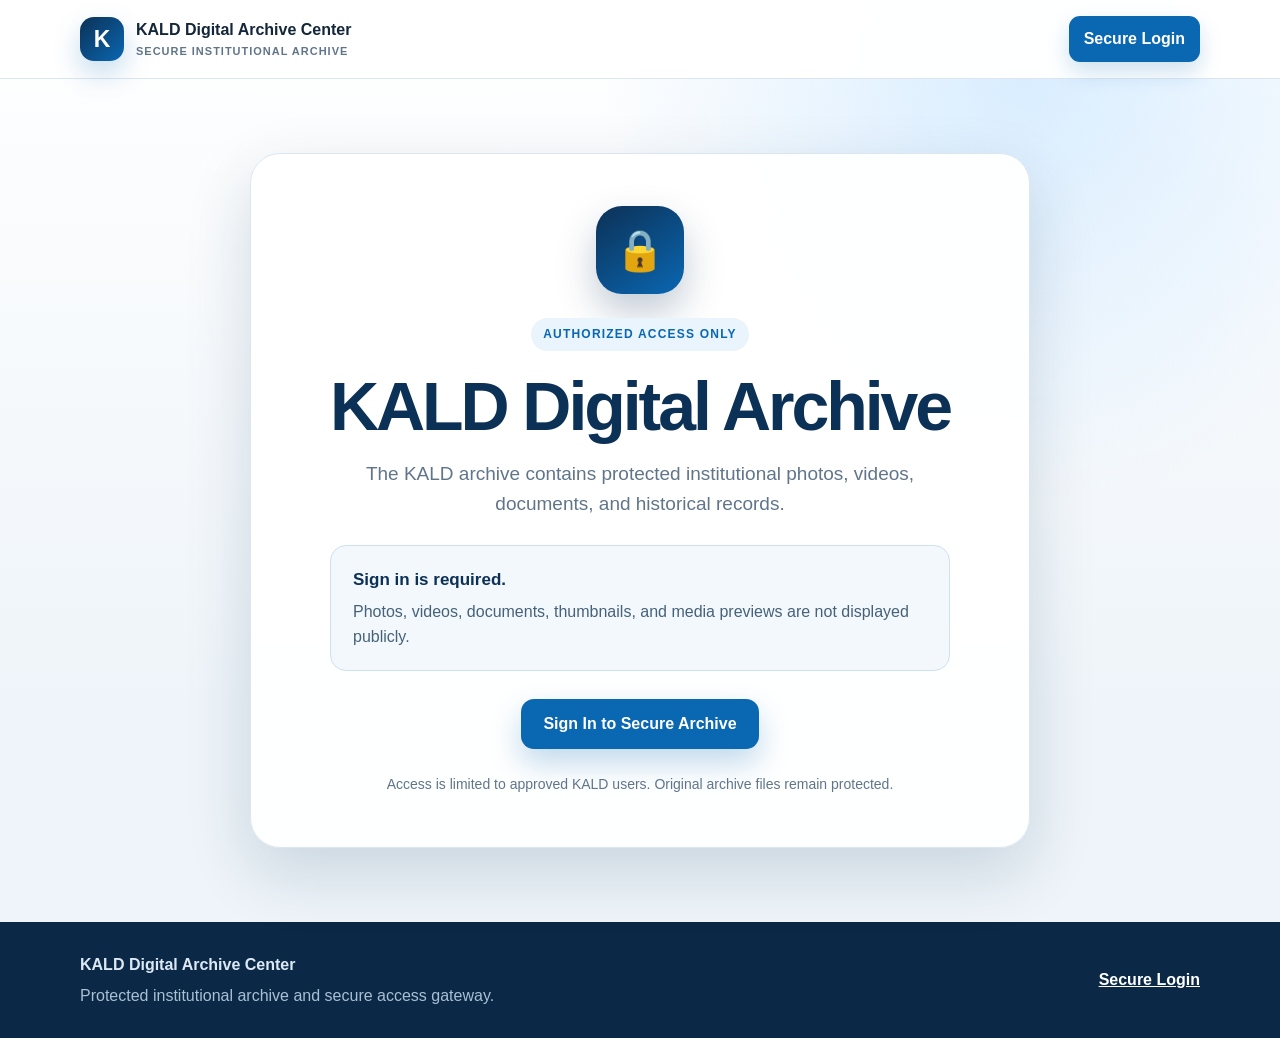
==== commit 16d40c89: "Lock KALD public site behind secure login" ====
--- a/index.html
+++ b/index.html
@@ -3,5361 +3,88 @@
 <head>
   <meta charset="utf-8">
   <meta name="viewport" content="width=device-width,initial-scale=1">
-  <meta name="description" content="KALD Digital Archive owner presentation with photo and video previews">
-  <title>KALD Digital Archive Center | Owner Presentation</title>
-  <link rel="stylesheet" href="assets/css/styles.css?v=20260622_003214">
+  <meta name="description" content="KALD Digital Archive secure access gateway">
+  <meta name="robots" content="index,follow">
+  <title>KALD Digital Archive Center | Secure Access</title>
+  <link rel="stylesheet" href="assets/css/styles.css?v=secure-20260622_004740">
 </head>
-<body data-page="presentation">
+<body class="secure-gateway-page">
   <header class="site-header">
     <div class="container header-inner">
-      <a class="brand" href="#overview" aria-label="KALD Digital Archive home">
+      <a class="brand" href="index.html" aria-label="KALD Digital Archive secure gateway">
         <span class="brand-mark">K</span>
         <span>
           <strong>KALD Digital Archive Center</strong>
-          <small>Owner Presentation</small>
+          <small>Secure Institutional Archive</small>
         </span>
       </a>
 
-      <button class="menu-button" type="button" aria-label="Open navigation">Menu</button>
-
-      <nav class="site-nav" aria-label="Presentation navigation">
-        <button class="nav-link tab-link active" type="button" data-tab="overview">Overview</button>
-        <button class="nav-link tab-link" type="button" data-tab="videos">Videos</button>
-        <button class="nav-link tab-link" type="button" data-tab="albums">Photo Albums</button>
-        <button class="nav-link tab-link" type="button" data-tab="photos">Photo Previews</button>
-        <a class="nav-link secure-link" href="https://script.google.com/macros/s/AKfycbwW3OZPoeqFUZtF19fAK_BtL3Je_IR1FO2zc8Ny5egVuiqsvaGQSi-m3NWZfXgU4O_o/exec?view=login" target="_blank" rel="noopener">Secure Login</a>
+      <nav class="site-nav gateway-nav" aria-label="Secure access navigation">
+        <a class="nav-link secure-link"
+           href="https://script.google.com/macros/s/AKfycbwW3OZPoeqFUZtF19fAK_BtL3Je_IR1FO2zc8Ny5egVuiqsvaGQSi-m3NWZfXgU4O_o/exec?view=login"
+           target="_blank"
+           rel="noopener">
+          Secure Login
+        </a>
       </nav>
     </div>
   </header>
 
-  <main>
-    <section id="overview" class="tab-panel active">
-      <section class="hero presentation-hero">
-        <div class="container hero-grid">
-          <div>
-            <span class="eyebrow">KALD Institutional Archive</span>
-            <h1>Preserving KALD’s history in one organized digital archive.</h1>
-            <p>
-              A clean owner presentation featuring reviewed video posters,
-              photo album covers, and low-resolution watermarked photo previews.
-              Original archive files remain protected and unchanged.
-            </p>
-            <div class="actions">
-              <button class="button primary tab-link" type="button" data-tab="videos">View Video Posters</button>
-              <button class="button secondary tab-link" type="button" data-tab="albums">View Photo Albums</button>
-              <a class="button secondary" href="https://script.google.com/macros/s/AKfycbwW3OZPoeqFUZtF19fAK_BtL3Je_IR1FO2zc8Ny5egVuiqsvaGQSi-m3NWZfXgU4O_o/exec?view=v8-preview" target="_blank" rel="noopener">Open Secure Archive</a>
-            </div>
+  <main class="secure-gateway-main">
+    <section class="secure-gateway-hero">
+      <div class="container">
+        <article class="secure-gateway-card">
+          <div class="secure-lock" aria-hidden="true">🔒</div>
+          <span class="eyebrow">Authorized access only</span>
+
+          <h1>KALD Digital Archive</h1>
+
+          <p class="gateway-intro">
+            The KALD archive contains protected institutional photos,
+            videos, documents, and historical records.
+          </p>
+
+          <div class="security-message">
+            <strong>Sign in is required.</strong>
+            <span>
+              Photos, videos, documents, thumbnails, and media previews
+              are not displayed publicly.
+            </span>
           </div>
 
-          <aside class="hero-panel">
-            <h3>Archive Summary</h3>
-            <div class="status-row"><span>Video Records</span><strong>75</strong></div>
-            <div class="status-row"><span>Photo Albums</span><strong>32</strong></div>
-            <div class="status-row"><span>Unique Photos</span><strong>5,978</strong></div>
-            <div class="status-row"><span>Documents</span><strong>222</strong></div>
-          </aside>
-        </div>
-      </section>
-
-      <section class="section">
-        <div class="container">
-          <div class="section-heading">
-            <div>
-              <span class="eyebrow">Presentation previews</span>
-              <h2>Real archive visuals are displayed here.</h2>
-            </div>
-            <p>
-              21 real video frames,
-              11 real album covers, and
-              251 real photo previews
-              are available. Branded cards safely identify records whose local
-              source was unavailable during thumbnail preparation.
-            </p>
+          <div class="actions centered">
+            <a class="button primary gateway-login"
+               href="https://script.google.com/macros/s/AKfycbwW3OZPoeqFUZtF19fAK_BtL3Je_IR1FO2zc8Ny5egVuiqsvaGQSi-m3NWZfXgU4O_o/exec?view=login"
+               target="_blank"
+               rel="noopener">
+              Sign In to Secure Archive
+            </a>
           </div>
 
-          <div class="stats">
-            <article class="stat"><strong>75</strong><span>Visible video posters</span></article>
-            <article class="stat"><strong>32</strong><span>Visible album covers</span></article>
-            <article class="stat"><strong>251</strong><span>Real photo previews</span></article>
-            <article class="stat"><strong>0</strong><span>Original media modified</span></article>
-          </div>
-
-          <div class="preview-columns">
-            <section>
-              <div class="mini-heading">
-                <h3>Featured Videos</h3>
-                <button class="text-button tab-link" type="button" data-tab="videos">View all 75</button>
-              </div>
-              <div class="media-grid compact-grid">
-                
-      <article class="media-card searchable-card" data-search="kald pro web phase2 full low-resolution watermarked presentation poster">
-        <button class="preview-button" type="button"
-                data-image="assets/archive-thumbnails/videos/video-00fa0b705414e1.webp"
-                data-title="Kald Pro Web Phase2 Full">
-          <img src="assets/archive-thumbnails/videos/video-00fa0b705414e1.webp" alt="Kald Pro Web Phase2 Full"
-               loading="lazy" decoding="async">
-        </button>
-        <div class="media-card-body">
-          <span class="media-type">Video record</span>
-          <h3 dir="ltr" title="Kald Pro Web Phase2 Full">Kald Pro Web Phase2 Full</h3>
-          <p>Low-resolution watermarked presentation poster</p>
-        </div>
-      </article>
-    
-      <article class="media-card searchable-card" data-search="kald pro web phase2 full low-resolution watermarked presentation poster">
-        <button class="preview-button" type="button"
-                data-image="assets/archive-thumbnails/videos/video-01dbefacf5aaa0.webp"
-                data-title="Kald Pro Web Phase2 Full">
-          <img src="assets/archive-thumbnails/videos/video-01dbefacf5aaa0.webp" alt="Kald Pro Web Phase2 Full"
-               loading="lazy" decoding="async">
-        </button>
-        <div class="media-card-body">
-          <span class="media-type">Video record</span>
-          <h3 dir="ltr" title="Kald Pro Web Phase2 Full">Kald Pro Web Phase2 Full</h3>
-          <p>Low-resolution watermarked presentation poster</p>
-        </div>
-      </article>
-    
-      <article class="media-card searchable-card" data-search="madam amal al-sayer lecture at bayan bilingual school - part 1 low-resolution watermarked presentation poster">
-        <button class="preview-button" type="button"
-                data-image="assets/archive-thumbnails/videos/video-0436fcde0f8f8e.webp"
-                data-title="Madam Amal Al-Sayer Lecture at Bayan Bilingual School - Part 1">
-          <img src="assets/archive-thumbnails/videos/video-0436fcde0f8f8e.webp" alt="Madam Amal Al-Sayer Lecture at Bayan Bilingual School - Part 1"
-               loading="lazy" decoding="async">
-        </button>
-        <div class="media-card-body">
-          <span class="media-type">Video record</span>
-          <h3 dir="ltr" title="Madam Amal Al-Sayer Lecture at Bayan Bilingual School - Part 1">Madam Amal Al-Sayer Lecture at Bayan Bilingual School - Part 1</h3>
-          <p>Low-resolution watermarked presentation poster</p>
-        </div>
-      </article>
-    
-      <article class="media-card searchable-card" data-search="iso mp4 low-resolution watermarked presentation poster">
-        <button class="preview-button" type="button"
-                data-image="assets/archive-thumbnails/videos/video-0482ee0afae1d2.webp"
-                data-title="Iso Mp4">
-          <img src="assets/archive-thumbnails/videos/video-0482ee0afae1d2.webp" alt="Iso Mp4"
-               loading="lazy" decoding="async">
-        </button>
-        <div class="media-card-body">
-          <span class="media-type">Video record</span>
-          <h3 dir="ltr" title="Iso Mp4">Iso Mp4</h3>
-          <p>Low-resolution watermarked presentation poster</p>
-        </div>
-      </article>
-    
-      <article class="media-card searchable-card" data-search="kald pro web phase2 full low-resolution watermarked presentation poster">
-        <button class="preview-button" type="button"
-                data-image="assets/archive-thumbnails/videos/video-05a3bb934162ad.webp"
-                data-title="Kald Pro Web Phase2 Full">
-          <img src="assets/archive-thumbnails/videos/video-05a3bb934162ad.webp" alt="Kald Pro Web Phase2 Full"
-               loading="lazy" decoding="async">
-        </button>
-        <div class="media-card-body">
-          <span class="media-type">Video record</span>
-          <h3 dir="ltr" title="Kald Pro Web Phase2 Full">Kald Pro Web Phase2 Full</h3>
-          <p>Low-resolution watermarked presentation poster</p>
-        </div>
-      </article>
-    
-      <article class="media-card searchable-card" data-search="iso mp4 low-resolution watermarked presentation poster">
-        <button class="preview-button" type="button"
-                data-image="assets/archive-thumbnails/videos/video-0cf716dac3ecea.webp"
-                data-title="Iso Mp4">
-          <img src="assets/archive-thumbnails/videos/video-0cf716dac3ecea.webp" alt="Iso Mp4"
-               loading="lazy" decoding="async">
-        </button>
-        <div class="media-card-body">
-          <span class="media-type">Video record</span>
-          <h3 dir="ltr" title="Iso Mp4">Iso Mp4</h3>
-          <p>Low-resolution watermarked presentation poster</p>
-        </div>
-      </article>
-    
-              </div>
-            </section>
-
-            <section>
-              <div class="mini-heading">
-                <h3>Featured Photo Albums</h3>
-                <button class="text-button tab-link" type="button" data-tab="albums">View all 32</button>
-              </div>
-              <div class="media-grid compact-grid">
-                
-      <article class="media-card searchable-card" data-search="kald photo archive — february 2026 low-resolution watermarked album cover">
-        <button class="preview-button" type="button"
-                data-image="assets/archive-thumbnails/albums/album-001.webp"
-                data-title="KALD Photo Archive — February 2026">
-          <img src="assets/archive-thumbnails/albums/album-001.webp" alt="KALD Photo Archive — February 2026"
-               loading="lazy" decoding="async">
-        </button>
-        <div class="media-card-body">
-          <span class="media-type">Photo album</span>
-          <h3 dir="ltr" title="KALD Photo Archive — February 2026">KALD Photo Archive — February 2026</h3>
-          <p>Low-resolution watermarked album cover</p>
-        </div>
-      </article>
-    
-      <article class="media-card searchable-card" data-search="صور حفل كالد الختامي 4-6-2013 low-resolution watermarked album cover">
-        <button class="preview-button" type="button"
-                data-image="assets/archive-thumbnails/albums/album-003.webp"
-                data-title="صور حفل كالد الختامي 4-6-2013">
-          <img src="assets/archive-thumbnails/albums/album-003.webp" alt="صور حفل كالد الختامي 4-6-2013"
-               loading="lazy" decoding="async">
-        </button>
-        <div class="media-card-body">
-          <span class="media-type">Photo album</span>
-          <h3 dir="rtl" title="صور حفل كالد الختامي 4-6-2013">صور حفل كالد الختامي 4-6-2013</h3>
-          <p>Low-resolution watermarked album cover</p>
-        </div>
-      </article>
-    
-      <article class="media-card searchable-card" data-search="kald photo archive — april 2026 low-resolution watermarked album cover">
-        <button class="preview-button" type="button"
-                data-image="assets/archive-thumbnails/albums/album-005.webp"
-                data-title="KALD Photo Archive — April 2026">
-          <img src="assets/archive-thumbnails/albums/album-005.webp" alt="KALD Photo Archive — April 2026"
-               loading="lazy" decoding="async">
-        </button>
-        <div class="media-card-body">
-          <span class="media-type">Photo album</span>
-          <h3 dir="ltr" title="KALD Photo Archive — April 2026">KALD Photo Archive — April 2026</h3>
-          <p>Low-resolution watermarked album cover</p>
-        </div>
-      </article>
-    
-      <article class="media-card searchable-card" data-search="مدرسة المبدعين 27 يناير 2014 low-resolution watermarked album cover">
-        <button class="preview-button" type="button"
-                data-image="assets/archive-thumbnails/albums/album-007.webp"
-                data-title="مدرسة المبدعين 27 يناير 2014">
-          <img src="assets/archive-thumbnails/albums/album-007.webp" alt="مدرسة المبدعين 27 يناير 2014"
-               loading="lazy" decoding="async">
-        </button>
-        <div class="media-card-body">
-          <span class="media-type">Photo album</span>
-          <h3 dir="rtl" title="مدرسة المبدعين 27 يناير 2014">مدرسة المبدعين 27 يناير 2014</h3>
-          <p>Low-resolution watermarked album cover</p>
-        </div>
-      </article>
-    
-      <article class="media-card searchable-card" data-search="29 april 2017 low-resolution watermarked album cover">
-        <button class="preview-button" type="button"
-                data-image="assets/archive-thumbnails/albums/album-008.webp"
-                data-title="29 April 2017">
-          <img src="assets/archive-thumbnails/albums/album-008.webp" alt="29 April 2017"
-               loading="lazy" decoding="async">
-        </button>
-        <div class="media-card-body">
-          <span class="media-type">Photo album</span>
-          <h3 dir="ltr" title="29 April 2017">29 April 2017</h3>
-          <p>Low-resolution watermarked album cover</p>
-        </div>
-      </article>
-    
-      <article class="media-card searchable-card" data-search="1 november 2016 — مركز عبد العزيز حسين الثقافي عبد الله فيصل الامير low-resolution watermarked album cover">
-        <button class="preview-button" type="button"
-                data-image="assets/archive-thumbnails/albums/album-012.webp"
-                data-title="1 November 2016 — مركز عبد العزيز حسين الثقافي عبد الله فيصل الامير">
-          <img src="assets/archive-thumbnails/albums/album-012.webp" alt="1 November 2016 — مركز عبد العزيز حسين الثقافي عبد الله فيصل الامير"
-               loading="lazy" decoding="async">
-        </button>
-        <div class="media-card-body">
-          <span class="media-type">Photo album</span>
-          <h3 dir="rtl" title="1 November 2016 — مركز عبد العزيز حسين الثقافي عبد الله فيصل الامير">1 November 2016 — مركز عبد العزيز حسين الثقافي عبد الله فيصل الامير</h3>
-          <p>Low-resolution watermarked album cover</p>
-        </div>
-      </article>
-    
-              </div>
-            </section>
-          </div>
-        </div>
-      </section>
-    </section>
-
-    <section id="videos" class="tab-panel">
-      <section class="page-hero">
-        <div class="container">
-          <span class="eyebrow">Video archive</span>
-          <h1>75 Video Records</h1>
-          <p>Presentation posters are low-resolution and watermarked. Full video access remains protected.</p>
-          <input class="search-input presentation-search" type="search"
-                 placeholder="Search video records" data-target="videoGrid">
-        </div>
-      </section>
-      <section class="section">
-        <div class="container">
-          <div id="videoGrid" class="media-grid">
-      <article class="media-card searchable-card" data-search="kald pro web phase2 full low-resolution watermarked presentation poster">
-        <button class="preview-button" type="button"
-                data-image="assets/archive-thumbnails/videos/video-00fa0b705414e1.webp"
-                data-title="Kald Pro Web Phase2 Full">
-          <img src="assets/archive-thumbnails/videos/video-00fa0b705414e1.webp" alt="Kald Pro Web Phase2 Full"
-               loading="lazy" decoding="async">
-        </button>
-        <div class="media-card-body">
-          <span class="media-type">Video record</span>
-          <h3 dir="ltr" title="Kald Pro Web Phase2 Full">Kald Pro Web Phase2 Full</h3>
-          <p>Low-resolution watermarked presentation poster</p>
-        </div>
-      </article>
-    
-      <article class="media-card searchable-card" data-search="kald pro web phase2 full low-resolution watermarked presentation poster">
-        <button class="preview-button" type="button"
-                data-image="assets/archive-thumbnails/videos/video-01dbefacf5aaa0.webp"
-                data-title="Kald Pro Web Phase2 Full">
-          <img src="assets/archive-thumbnails/videos/video-01dbefacf5aaa0.webp" alt="Kald Pro Web Phase2 Full"
-               loading="lazy" decoding="async">
-        </button>
-        <div class="media-card-body">
-          <span class="media-type">Video record</span>
-          <h3 dir="ltr" title="Kald Pro Web Phase2 Full">Kald Pro Web Phase2 Full</h3>
-          <p>Low-resolution watermarked presentation poster</p>
-        </div>
-      </article>
-    
-      <article class="media-card searchable-card" data-search="madam amal al-sayer lecture at bayan bilingual school - part 1 low-resolution watermarked presentation poster">
-        <button class="preview-button" type="button"
-                data-image="assets/archive-thumbnails/videos/video-0436fcde0f8f8e.webp"
-                data-title="Madam Amal Al-Sayer Lecture at Bayan Bilingual School - Part 1">
-          <img src="assets/archive-thumbnails/videos/video-0436fcde0f8f8e.webp" alt="Madam Amal Al-Sayer Lecture at Bayan Bilingual School - Part 1"
-               loading="lazy" decoding="async">
-        </button>
-        <div class="media-card-body">
-          <span class="media-type">Video record</span>
-          <h3 dir="ltr" title="Madam Amal Al-Sayer Lecture at Bayan Bilingual School - Part 1">Madam Amal Al-Sayer Lecture at Bayan Bilingual School - Part 1</h3>
-          <p>Low-resolution watermarked presentation poster</p>
-        </div>
-      </article>
-    
-      <article class="media-card searchable-card" data-search="iso mp4 low-resolution watermarked presentation poster">
-        <button class="preview-button" type="button"
-                data-image="assets/archive-thumbnails/videos/video-0482ee0afae1d2.webp"
-                data-title="Iso Mp4">
-          <img src="assets/archive-thumbnails/videos/video-0482ee0afae1d2.webp" alt="Iso Mp4"
-               loading="lazy" decoding="async">
-        </button>
-        <div class="media-card-body">
-          <span class="media-type">Video record</span>
-          <h3 dir="ltr" title="Iso Mp4">Iso Mp4</h3>
-          <p>Low-resolution watermarked presentation poster</p>
-        </div>
-      </article>
-    
-      <article class="media-card searchable-card" data-search="kald pro web phase2 full low-resolution watermarked presentation poster">
-        <button class="preview-button" type="button"
-                data-image="assets/archive-thumbnails/videos/video-05a3bb934162ad.webp"
-                data-title="Kald Pro Web Phase2 Full">
-          <img src="assets/archive-thumbnails/videos/video-05a3bb934162ad.webp" alt="Kald Pro Web Phase2 Full"
-               loading="lazy" decoding="async">
-        </button>
-        <div class="media-card-body">
-          <span class="media-type">Video record</span>
-          <h3 dir="ltr" title="Kald Pro Web Phase2 Full">Kald Pro Web Phase2 Full</h3>
-          <p>Low-resolution watermarked presentation poster</p>
-        </div>
-      </article>
-    
-      <article class="media-card searchable-card" data-search="iso mp4 low-resolution watermarked presentation poster">
-        <button class="preview-button" type="button"
-                data-image="assets/archive-thumbnails/videos/video-0cf716dac3ecea.webp"
-                data-title="Iso Mp4">
-          <img src="assets/archive-thumbnails/videos/video-0cf716dac3ecea.webp" alt="Iso Mp4"
-               loading="lazy" decoding="async">
-        </button>
-        <div class="media-card-body">
-          <span class="media-type">Video record</span>
-          <h3 dir="ltr" title="Iso Mp4">Iso Mp4</h3>
-          <p>Low-resolution watermarked presentation poster</p>
-        </div>
-      </article>
-    
-      <article class="media-card searchable-card" data-search="iso mp4 low-resolution watermarked presentation poster">
-        <button class="preview-button" type="button"
-                data-image="assets/archive-thumbnails/videos/video-18b037cb39a13d.webp"
-                data-title="Iso Mp4">
-          <img src="assets/archive-thumbnails/videos/video-18b037cb39a13d.webp" alt="Iso Mp4"
-               loading="lazy" decoding="async">
-        </button>
-        <div class="media-card-body">
-          <span class="media-type">Video record</span>
-          <h3 dir="ltr" title="Iso Mp4">Iso Mp4</h3>
-          <p>Low-resolution watermarked presentation poster</p>
-        </div>
-      </article>
-    
-      <article class="media-card searchable-card" data-search="kald video record 7 low-resolution watermarked presentation poster">
-        <button class="preview-button" type="button"
-                data-image="assets/archive-thumbnails/videos/video-27197d53bfc7b8.webp"
-                data-title="KALD Video Record 7">
-          <img src="assets/archive-thumbnails/videos/video-27197d53bfc7b8.webp" alt="KALD Video Record 7"
-               loading="lazy" decoding="async">
-        </button>
-        <div class="media-card-body">
-          <span class="media-type">Video record</span>
-          <h3 dir="ltr" title="KALD Video Record 7">KALD Video Record 7</h3>
-          <p>Low-resolution watermarked presentation poster</p>
-        </div>
-      </article>
-    
-      <article class="media-card searchable-card" data-search="iso mp4 low-resolution watermarked presentation poster">
-        <button class="preview-button" type="button"
-                data-image="assets/archive-thumbnails/videos/video-2ae10b413242a3.webp"
-                data-title="Iso Mp4">
-          <img src="assets/archive-thumbnails/videos/video-2ae10b413242a3.webp" alt="Iso Mp4"
-               loading="lazy" decoding="async">
-        </button>
-        <div class="media-card-body">
-          <span class="media-type">Video record</span>
-          <h3 dir="ltr" title="Iso Mp4">Iso Mp4</h3>
-          <p>Low-resolution watermarked presentation poster</p>
-        </div>
-      </article>
-    
-      <article class="media-card searchable-card" data-search="iso mp4 low-resolution watermarked presentation poster">
-        <button class="preview-button" type="button"
-                data-image="assets/archive-thumbnails/videos/video-2b771684f38918.webp"
-                data-title="Iso Mp4">
-          <img src="assets/archive-thumbnails/videos/video-2b771684f38918.webp" alt="Iso Mp4"
-               loading="lazy" decoding="async">
-        </button>
-        <div class="media-card-body">
-          <span class="media-type">Video record</span>
-          <h3 dir="ltr" title="Iso Mp4">Iso Mp4</h3>
-          <p>Low-resolution watermarked presentation poster</p>
-        </div>
-      </article>
-    
-      <article class="media-card searchable-card" data-search="kald pro web phase2 full low-resolution watermarked presentation poster">
-        <button class="preview-button" type="button"
-                data-image="assets/archive-thumbnails/videos/video-2c5b06169b5b98.webp"
-                data-title="Kald Pro Web Phase2 Full">
-          <img src="assets/archive-thumbnails/videos/video-2c5b06169b5b98.webp" alt="Kald Pro Web Phase2 Full"
-               loading="lazy" decoding="async">
-        </button>
-        <div class="media-card-body">
-          <span class="media-type">Video record</span>
-          <h3 dir="ltr" title="Kald Pro Web Phase2 Full">Kald Pro Web Phase2 Full</h3>
-          <p>Low-resolution watermarked presentation poster</p>
-        </div>
-      </article>
-    
-      <article class="media-card searchable-card" data-search="kald video - 4 june 2013 (usb1 recording) low-resolution watermarked presentation poster">
-        <button class="preview-button" type="button"
-                data-image="assets/archive-thumbnails/videos/video-2cb180a57b7bb4.webp"
-                data-title="KALD Video - 4 June 2013 (USB1 Recording)">
-          <img src="assets/archive-thumbnails/videos/video-2cb180a57b7bb4.webp" alt="KALD Video - 4 June 2013 (USB1 Recording)"
-               loading="lazy" decoding="async">
-        </button>
-        <div class="media-card-body">
-          <span class="media-type">Video record</span>
-          <h3 dir="ltr" title="KALD Video - 4 June 2013 (USB1 Recording)">KALD Video - 4 June 2013 (USB1 Recording)</h3>
-          <p>Low-resolution watermarked presentation poster</p>
-        </div>
-      </article>
-    
-      <article class="media-card searchable-card" data-search="madam amal al-sayer lecture at bayan bilingual school - part 4 low-resolution watermarked presentation poster">
-        <button class="preview-button" type="button"
-                data-image="assets/archive-thumbnails/videos/video-340627120826f7.webp"
-                data-title="Madam Amal Al-Sayer Lecture at Bayan Bilingual School - Part 4">
-          <img src="assets/archive-thumbnails/videos/video-340627120826f7.webp" alt="Madam Amal Al-Sayer Lecture at Bayan Bilingual School - Part 4"
-               loading="lazy" decoding="async">
-        </button>
-        <div class="media-card-body">
-          <span class="media-type">Video record</span>
-          <h3 dir="ltr" title="Madam Amal Al-Sayer Lecture at Bayan Bilingual School - Part 4">Madam Amal Al-Sayer Lecture at Bayan Bilingual School - Part 4</h3>
-          <p>Low-resolution watermarked presentation poster</p>
-        </div>
-      </article>
-    
-      <article class="media-card searchable-card" data-search="kald root items low-resolution watermarked presentation poster">
-        <button class="preview-button" type="button"
-                data-image="assets/archive-thumbnails/videos/video-38b449950c02c0.webp"
-                data-title="Kald Root Items">
-          <img src="assets/archive-thumbnails/videos/video-38b449950c02c0.webp" alt="Kald Root Items"
-               loading="lazy" decoding="async">
-        </button>
-        <div class="media-card-body">
-          <span class="media-type">Video record</span>
-          <h3 dir="ltr" title="Kald Root Items">Kald Root Items</h3>
-          <p>Low-resolution watermarked presentation poster</p>
-        </div>
-      </article>
-    
-      <article class="media-card searchable-card" data-search="kald video record 12 low-resolution watermarked presentation poster">
-        <button class="preview-button" type="button"
-                data-image="assets/archive-thumbnails/videos/video-3b84bbf2d5b9f5.webp"
-                data-title="KALD Video Record 12">
-          <img src="assets/archive-thumbnails/videos/video-3b84bbf2d5b9f5.webp" alt="KALD Video Record 12"
-               loading="lazy" decoding="async">
-        </button>
-        <div class="media-card-body">
-          <span class="media-type">Video record</span>
-          <h3 dir="ltr" title="KALD Video Record 12">KALD Video Record 12</h3>
-          <p>Low-resolution watermarked presentation poster</p>
-        </div>
-      </article>
-    
-      <article class="media-card searchable-card" data-search="kald video record 8 low-resolution watermarked presentation poster">
-        <button class="preview-button" type="button"
-                data-image="assets/archive-thumbnails/videos/video-3cc0e98eb72314.webp"
-                data-title="KALD Video Record 8">
-          <img src="assets/archive-thumbnails/videos/video-3cc0e98eb72314.webp" alt="KALD Video Record 8"
-               loading="lazy" decoding="async">
-        </button>
-        <div class="media-card-body">
-          <span class="media-type">Video record</span>
-          <h3 dir="ltr" title="KALD Video Record 8">KALD Video Record 8</h3>
-          <p>Low-resolution watermarked presentation poster</p>
-        </div>
-      </article>
-    
-      <article class="media-card searchable-card" data-search="dvd flick file dvd.mp4 low-resolution watermarked presentation poster">
-        <button class="preview-button" type="button"
-                data-image="assets/archive-thumbnails/videos/video-3e2a471f23b335.webp"
-                data-title="DVD FLICK FILE dvd.mp4">
-          <img src="assets/archive-thumbnails/videos/video-3e2a471f23b335.webp" alt="DVD FLICK FILE dvd.mp4"
-               loading="lazy" decoding="async">
-        </button>
-        <div class="media-card-body">
-          <span class="media-type">Video record</span>
-          <h3 dir="ltr" title="DVD FLICK FILE dvd.mp4">DVD FLICK FILE dvd.mp4</h3>
-          <p>Low-resolution watermarked presentation poster</p>
-        </div>
-      </article>
-    
-      <article class="media-card searchable-card" data-search="iso mp4 low-resolution watermarked presentation poster">
-        <button class="preview-button" type="button"
-                data-image="assets/archive-thumbnails/videos/video-429567d9b58779.webp"
-                data-title="Iso Mp4">
-          <img src="assets/archive-thumbnails/videos/video-429567d9b58779.webp" alt="Iso Mp4"
-               loading="lazy" decoding="async">
-        </button>
-        <div class="media-card-body">
-          <span class="media-type">Video record</span>
-          <h3 dir="ltr" title="Iso Mp4">Iso Mp4</h3>
-          <p>Low-resolution watermarked presentation poster</p>
-        </div>
-      </article>
-    
-      <article class="media-card searchable-card" data-search="iso mp4 low-resolution watermarked presentation poster">
-        <button class="preview-button" type="button"
-                data-image="assets/archive-thumbnails/videos/video-44754b35d7f4d8.webp"
-                data-title="Iso Mp4">
-          <img src="assets/archive-thumbnails/videos/video-44754b35d7f4d8.webp" alt="Iso Mp4"
-               loading="lazy" decoding="async">
-        </button>
-        <div class="media-card-body">
-          <span class="media-type">Video record</span>
-          <h3 dir="ltr" title="Iso Mp4">Iso Mp4</h3>
-          <p>Low-resolution watermarked presentation poster</p>
-        </div>
-      </article>
-    
-      <article class="media-card searchable-card" data-search="iso mp4 low-resolution watermarked presentation poster">
-        <button class="preview-button" type="button"
-                data-image="assets/archive-thumbnails/videos/video-478cfa0c4d80d3.webp"
-                data-title="Iso Mp4">
-          <img src="assets/archive-thumbnails/videos/video-478cfa0c4d80d3.webp" alt="Iso Mp4"
-               loading="lazy" decoding="async">
-        </button>
-        <div class="media-card-body">
-          <span class="media-type">Video record</span>
-          <h3 dir="ltr" title="Iso Mp4">Iso Mp4</h3>
-          <p>Low-resolution watermarked presentation poster</p>
-        </div>
-      </article>
-    
-      <article class="media-card searchable-card" data-search="kald 2014 event 1080p.mp4 low-resolution watermarked presentation poster">
-        <button class="preview-button" type="button"
-                data-image="assets/archive-thumbnails/videos/video-496c690c153b2b.webp"
-                data-title="KALD 2014 Event 1080p.mp4">
-          <img src="assets/archive-thumbnails/videos/video-496c690c153b2b.webp" alt="KALD 2014 Event 1080p.mp4"
-               loading="lazy" decoding="async">
-        </button>
-        <div class="media-card-body">
-          <span class="media-type">Video record</span>
-          <h3 dir="ltr" title="KALD 2014 Event 1080p.mp4">KALD 2014 Event 1080p.mp4</h3>
-          <p>Low-resolution watermarked presentation poster</p>
-        </div>
-      </article>
-    
-      <article class="media-card searchable-card" data-search="iso mp4 low-resolution watermarked presentation poster">
-        <button class="preview-button" type="button"
-                data-image="assets/archive-thumbnails/videos/video-4a551f58868df8.webp"
-                data-title="Iso Mp4">
-          <img src="assets/archive-thumbnails/videos/video-4a551f58868df8.webp" alt="Iso Mp4"
-               loading="lazy" decoding="async">
-        </button>
-        <div class="media-card-body">
-          <span class="media-type">Video record</span>
-          <h3 dir="ltr" title="Iso Mp4">Iso Mp4</h3>
-          <p>Low-resolution watermarked presentation poster</p>
-        </div>
-      </article>
-    
-      <article class="media-card searchable-card" data-search="kald pro web phase2 full low-resolution watermarked presentation poster">
-        <button class="preview-button" type="button"
-                data-image="assets/archive-thumbnails/videos/video-4c2b98240147b7.webp"
-                data-title="Kald Pro Web Phase2 Full">
-          <img src="assets/archive-thumbnails/videos/video-4c2b98240147b7.webp" alt="Kald Pro Web Phase2 Full"
-               loading="lazy" decoding="async">
-        </button>
-        <div class="media-card-body">
-          <span class="media-type">Video record</span>
-          <h3 dir="ltr" title="Kald Pro Web Phase2 Full">Kald Pro Web Phase2 Full</h3>
-          <p>Low-resolution watermarked presentation poster</p>
-        </div>
-      </article>
-    
-      <article class="media-card searchable-card" data-search="kald cd139 2014 1080p.mp4 low-resolution watermarked presentation poster">
-        <button class="preview-button" type="button"
-                data-image="assets/archive-thumbnails/videos/video-4d21fbe24474af.webp"
-                data-title="KALD CD139 2014 1080p.mp4">
-          <img src="assets/archive-thumbnails/videos/video-4d21fbe24474af.webp" alt="KALD CD139 2014 1080p.mp4"
-               loading="lazy" decoding="async">
-        </button>
-        <div class="media-card-body">
-          <span class="media-type">Video record</span>
-          <h3 dir="ltr" title="KALD CD139 2014 1080p.mp4">KALD CD139 2014 1080p.mp4</h3>
-          <p>Low-resolution watermarked presentation poster</p>
-        </div>
-      </article>
-    
-      <article class="media-card searchable-card" data-search="iso mp4 low-resolution watermarked presentation poster">
-        <button class="preview-button" type="button"
-                data-image="assets/archive-thumbnails/videos/video-535deca3deddfd.webp"
-                data-title="Iso Mp4">
-          <img src="assets/archive-thumbnails/videos/video-535deca3deddfd.webp" alt="Iso Mp4"
-               loading="lazy" decoding="async">
-        </button>
-        <div class="media-card-body">
-          <span class="media-type">Video record</span>
-          <h3 dir="ltr" title="Iso Mp4">Iso Mp4</h3>
-          <p>Low-resolution watermarked presentation poster</p>
-        </div>
-      </article>
-    
-      <article class="media-card searchable-card" data-search="kald pro web phase2 full low-resolution watermarked presentation poster">
-        <button class="preview-button" type="button"
-                data-image="assets/archive-thumbnails/videos/video-542a74b9565ffc.webp"
-                data-title="Kald Pro Web Phase2 Full">
-          <img src="assets/archive-thumbnails/videos/video-542a74b9565ffc.webp" alt="Kald Pro Web Phase2 Full"
-               loading="lazy" decoding="async">
-        </button>
-        <div class="media-card-body">
-          <span class="media-type">Video record</span>
-          <h3 dir="ltr" title="Kald Pro Web Phase2 Full">Kald Pro Web Phase2 Full</h3>
-          <p>Low-resolution watermarked presentation poster</p>
-        </div>
-      </article>
-    
-      <article class="media-card searchable-card" data-search="iso mp4 low-resolution watermarked presentation poster">
-        <button class="preview-button" type="button"
-                data-image="assets/archive-thumbnails/videos/video-58cce8f3312520.webp"
-                data-title="Iso Mp4">
-          <img src="assets/archive-thumbnails/videos/video-58cce8f3312520.webp" alt="Iso Mp4"
-               loading="lazy" decoding="async">
-        </button>
-        <div class="media-card-body">
-          <span class="media-type">Video record</span>
-          <h3 dir="ltr" title="Iso Mp4">Iso Mp4</h3>
-          <p>Low-resolution watermarked presentation poster</p>
-        </div>
-      </article>
-    
-      <article class="media-card searchable-card" data-search="iso mp4 low-resolution watermarked presentation poster">
-        <button class="preview-button" type="button"
-                data-image="assets/archive-thumbnails/videos/video-610a524b856f7f.webp"
-                data-title="Iso Mp4">
-          <img src="assets/archive-thumbnails/videos/video-610a524b856f7f.webp" alt="Iso Mp4"
-               loading="lazy" decoding="async">
-        </button>
-        <div class="media-card-body">
-          <span class="media-type">Video record</span>
-          <h3 dir="ltr" title="Iso Mp4">Iso Mp4</h3>
-          <p>Low-resolution watermarked presentation poster</p>
-        </div>
-      </article>
-    
-      <article class="media-card searchable-card" data-search="iso mp4 low-resolution watermarked presentation poster">
-        <button class="preview-button" type="button"
-                data-image="assets/archive-thumbnails/videos/video-653a8990e84930.webp"
-                data-title="Iso Mp4">
-          <img src="assets/archive-thumbnails/videos/video-653a8990e84930.webp" alt="Iso Mp4"
-               loading="lazy" decoding="async">
-        </button>
-        <div class="media-card-body">
-          <span class="media-type">Video record</span>
-          <h3 dir="ltr" title="Iso Mp4">Iso Mp4</h3>
-          <p>Low-resolution watermarked presentation poster</p>
-        </div>
-      </article>
-    
-      <article class="media-card searchable-card" data-search="iso mp4 low-resolution watermarked presentation poster">
-        <button class="preview-button" type="button"
-                data-image="assets/archive-thumbnails/videos/video-65f4d3965f0e29.webp"
-                data-title="Iso Mp4">
-          <img src="assets/archive-thumbnails/videos/video-65f4d3965f0e29.webp" alt="Iso Mp4"
-               loading="lazy" decoding="async">
-        </button>
-        <div class="media-card-body">
-          <span class="media-type">Video record</span>
-          <h3 dir="ltr" title="Iso Mp4">Iso Mp4</h3>
-          <p>Low-resolution watermarked presentation poster</p>
-        </div>
-      </article>
-    
-      <article class="media-card searchable-card" data-search="iso mp4 low-resolution watermarked presentation poster">
-        <button class="preview-button" type="button"
-                data-image="assets/archive-thumbnails/videos/video-67c75b35c09622.webp"
-                data-title="Iso Mp4">
-          <img src="assets/archive-thumbnails/videos/video-67c75b35c09622.webp" alt="Iso Mp4"
-               loading="lazy" decoding="async">
-        </button>
-        <div class="media-card-body">
-          <span class="media-type">Video record</span>
-          <h3 dir="ltr" title="Iso Mp4">Iso Mp4</h3>
-          <p>Low-resolution watermarked presentation poster</p>
-        </div>
-      </article>
-    
-      <article class="media-card searchable-card" data-search="iso mp4 low-resolution watermarked presentation poster">
-        <button class="preview-button" type="button"
-                data-image="assets/archive-thumbnails/videos/video-690a3530586f56.webp"
-                data-title="Iso Mp4">
-          <img src="assets/archive-thumbnails/videos/video-690a3530586f56.webp" alt="Iso Mp4"
-               loading="lazy" decoding="async">
-        </button>
-        <div class="media-card-body">
-          <span class="media-type">Video record</span>
-          <h3 dir="ltr" title="Iso Mp4">Iso Mp4</h3>
-          <p>Low-resolution watermarked presentation poster</p>
-        </div>
-      </article>
-    
-      <article class="media-card searchable-card" data-search="the greenwood way low-resolution watermarked presentation poster">
-        <button class="preview-button" type="button"
-                data-image="assets/archive-thumbnails/videos/video-6ef348b77b7c31.webp"
-                data-title="The Greenwood Way">
-          <img src="assets/archive-thumbnails/videos/video-6ef348b77b7c31.webp" alt="The Greenwood Way"
-               loading="lazy" decoding="async">
-        </button>
-        <div class="media-card-body">
-          <span class="media-type">Video record</span>
-          <h3 dir="ltr" title="The Greenwood Way">The Greenwood Way</h3>
-          <p>Low-resolution watermarked presentation poster</p>
-        </div>
-      </article>
-    
-      <article class="media-card searchable-card" data-search="iso mp4 low-resolution watermarked presentation poster">
-        <button class="preview-button" type="button"
-                data-image="assets/archive-thumbnails/videos/video-71b5308e2e20c3.webp"
-                data-title="Iso Mp4">
-          <img src="assets/archive-thumbnails/videos/video-71b5308e2e20c3.webp" alt="Iso Mp4"
-               loading="lazy" decoding="async">
-        </button>
-        <div class="media-card-body">
-          <span class="media-type">Video record</span>
-          <h3 dir="ltr" title="Iso Mp4">Iso Mp4</h3>
-          <p>Low-resolution watermarked presentation poster</p>
-        </div>
-      </article>
-    
-      <article class="media-card searchable-card" data-search="kald avi.avi low-resolution watermarked presentation poster">
-        <button class="preview-button" type="button"
-                data-image="assets/archive-thumbnails/videos/video-749eba4b6b6bdd.webp"
-                data-title="KALD avi.avi">
-          <img src="assets/archive-thumbnails/videos/video-749eba4b6b6bdd.webp" alt="KALD avi.avi"
-               loading="lazy" decoding="async">
-        </button>
-        <div class="media-card-body">
-          <span class="media-type">Video record</span>
-          <h3 dir="ltr" title="KALD avi.avi">KALD avi.avi</h3>
-          <p>Low-resolution watermarked presentation poster</p>
-        </div>
-      </article>
-    
-      <article class="media-card searchable-card" data-search="iso mp4 low-resolution watermarked presentation poster">
-        <button class="preview-button" type="button"
-                data-image="assets/archive-thumbnails/videos/video-769be039a10aa4.webp"
-                data-title="Iso Mp4">
-          <img src="assets/archive-thumbnails/videos/video-769be039a10aa4.webp" alt="Iso Mp4"
-               loading="lazy" decoding="async">
-        </button>
-        <div class="media-card-body">
-          <span class="media-type">Video record</span>
-          <h3 dir="ltr" title="Iso Mp4">Iso Mp4</h3>
-          <p>Low-resolution watermarked presentation poster</p>
-        </div>
-      </article>
-    
-      <article class="media-card searchable-card" data-search="iso mp4 low-resolution watermarked presentation poster">
-        <button class="preview-button" type="button"
-                data-image="assets/archive-thumbnails/videos/video-7a0588c256a810.webp"
-                data-title="Iso Mp4">
-          <img src="assets/archive-thumbnails/videos/video-7a0588c256a810.webp" alt="Iso Mp4"
-               loading="lazy" decoding="async">
-        </button>
-        <div class="media-card-body">
-          <span class="media-type">Video record</span>
-          <h3 dir="ltr" title="Iso Mp4">Iso Mp4</h3>
-          <p>Low-resolution watermarked presentation poster</p>
-        </div>
-      </article>
-    
-      <article class="media-card searchable-card" data-search="iso mp4 low-resolution watermarked presentation poster">
-        <button class="preview-button" type="button"
-                data-image="assets/archive-thumbnails/videos/video-82ba9fad52d350.webp"
-                data-title="Iso Mp4">
-          <img src="assets/archive-thumbnails/videos/video-82ba9fad52d350.webp" alt="Iso Mp4"
-               loading="lazy" decoding="async">
-        </button>
-        <div class="media-card-body">
-          <span class="media-type">Video record</span>
-          <h3 dir="ltr" title="Iso Mp4">Iso Mp4</h3>
-          <p>Low-resolution watermarked presentation poster</p>
-        </div>
-      </article>
-    
-      <article class="media-card searchable-card" data-search="kald pro web phase2 full low-resolution watermarked presentation poster">
-        <button class="preview-button" type="button"
-                data-image="assets/archive-thumbnails/videos/video-880158339102bb.webp"
-                data-title="Kald Pro Web Phase2 Full">
-          <img src="assets/archive-thumbnails/videos/video-880158339102bb.webp" alt="Kald Pro Web Phase2 Full"
-               loading="lazy" decoding="async">
-        </button>
-        <div class="media-card-body">
-          <span class="media-type">Video record</span>
-          <h3 dir="ltr" title="Kald Pro Web Phase2 Full">Kald Pro Web Phase2 Full</h3>
-          <p>Low-resolution watermarked presentation poster</p>
-        </div>
-      </article>
-    
-      <article class="media-card searchable-card" data-search="kald pro web phase2 full low-resolution watermarked presentation poster">
-        <button class="preview-button" type="button"
-                data-image="assets/archive-thumbnails/videos/video-89a165b242ee21.webp"
-                data-title="Kald Pro Web Phase2 Full">
-          <img src="assets/archive-thumbnails/videos/video-89a165b242ee21.webp" alt="Kald Pro Web Phase2 Full"
-               loading="lazy" decoding="async">
-        </button>
-        <div class="media-card-body">
-          <span class="media-type">Video record</span>
-          <h3 dir="ltr" title="Kald Pro Web Phase2 Full">Kald Pro Web Phase2 Full</h3>
-          <p>Low-resolution watermarked presentation poster</p>
-        </div>
-      </article>
-    
-      <article class="media-card searchable-card" data-search="kald root items low-resolution watermarked presentation poster">
-        <button class="preview-button" type="button"
-                data-image="assets/archive-thumbnails/videos/video-95047229c5b61e.webp"
-                data-title="Kald Root Items">
-          <img src="assets/archive-thumbnails/videos/video-95047229c5b61e.webp" alt="Kald Root Items"
-               loading="lazy" decoding="async">
-        </button>
-        <div class="media-card-body">
-          <span class="media-type">Video record</span>
-          <h3 dir="ltr" title="Kald Root Items">Kald Root Items</h3>
-          <p>Low-resolution watermarked presentation poster</p>
-        </div>
-      </article>
-    
-      <article class="media-card searchable-card" data-search="sand animation hilton.mp4 low-resolution watermarked presentation poster">
-        <button class="preview-button" type="button"
-                data-image="assets/archive-thumbnails/videos/video-978e15768f61ec.webp"
-                data-title="Sand Animation HILTON.mp4">
-          <img src="assets/archive-thumbnails/videos/video-978e15768f61ec.webp" alt="Sand Animation HILTON.mp4"
-               loading="lazy" decoding="async">
-        </button>
-        <div class="media-card-body">
-          <span class="media-type">Video record</span>
-          <h3 dir="ltr" title="Sand Animation HILTON.mp4">Sand Animation HILTON.mp4</h3>
-          <p>Low-resolution watermarked presentation poster</p>
-        </div>
-      </article>
-    
-      <article class="media-card searchable-card" data-search="iso mp4 low-resolution watermarked presentation poster">
-        <button class="preview-button" type="button"
-                data-image="assets/archive-thumbnails/videos/video-99cefa725c8817.webp"
-                data-title="Iso Mp4">
-          <img src="assets/archive-thumbnails/videos/video-99cefa725c8817.webp" alt="Iso Mp4"
-               loading="lazy" decoding="async">
-        </button>
-        <div class="media-card-body">
-          <span class="media-type">Video record</span>
-          <h3 dir="ltr" title="Iso Mp4">Iso Mp4</h3>
-          <p>Low-resolution watermarked presentation poster</p>
-        </div>
-      </article>
-    
-      <article class="media-card searchable-card" data-search="kald pro web phase2 full low-resolution watermarked presentation poster">
-        <button class="preview-button" type="button"
-                data-image="assets/archive-thumbnails/videos/video-9b627f96c98243.webp"
-                data-title="Kald Pro Web Phase2 Full">
-          <img src="assets/archive-thumbnails/videos/video-9b627f96c98243.webp" alt="Kald Pro Web Phase2 Full"
-               loading="lazy" decoding="async">
-        </button>
-        <div class="media-card-body">
-          <span class="media-type">Video record</span>
-          <h3 dir="ltr" title="Kald Pro Web Phase2 Full">Kald Pro Web Phase2 Full</h3>
-          <p>Low-resolution watermarked presentation poster</p>
-        </div>
-      </article>
-    
-      <article class="media-card searchable-card" data-search="kald video record 10 low-resolution watermarked presentation poster">
-        <button class="preview-button" type="button"
-                data-image="assets/archive-thumbnails/videos/video-9bc5be8800d33b.webp"
-                data-title="KALD Video Record 10">
-          <img src="assets/archive-thumbnails/videos/video-9bc5be8800d33b.webp" alt="KALD Video Record 10"
-               loading="lazy" decoding="async">
-        </button>
-        <div class="media-card-body">
-          <span class="media-type">Video record</span>
-          <h3 dir="ltr" title="KALD Video Record 10">KALD Video Record 10</h3>
-          <p>Low-resolution watermarked presentation poster</p>
-        </div>
-      </article>
-    
-      <article class="media-card searchable-card" data-search="kald root items low-resolution watermarked presentation poster">
-        <button class="preview-button" type="button"
-                data-image="assets/archive-thumbnails/videos/video-9c28159d8d294a.webp"
-                data-title="Kald Root Items">
-          <img src="assets/archive-thumbnails/videos/video-9c28159d8d294a.webp" alt="Kald Root Items"
-               loading="lazy" decoding="async">
-        </button>
-        <div class="media-card-body">
-          <span class="media-type">Video record</span>
-          <h3 dir="ltr" title="Kald Root Items">Kald Root Items</h3>
-          <p>Low-resolution watermarked presentation poster</p>
-        </div>
-      </article>
-    
-      <article class="media-card searchable-card" data-search="iso mp4 low-resolution watermarked presentation poster">
-        <button class="preview-button" type="button"
-                data-image="assets/archive-thumbnails/videos/video-a7e8f44bcffbe8.webp"
-                data-title="Iso Mp4">
-          <img src="assets/archive-thumbnails/videos/video-a7e8f44bcffbe8.webp" alt="Iso Mp4"
-               loading="lazy" decoding="async">
-        </button>
-        <div class="media-card-body">
-          <span class="media-type">Video record</span>
-          <h3 dir="ltr" title="Iso Mp4">Iso Mp4</h3>
-          <p>Low-resolution watermarked presentation poster</p>
-        </div>
-      </article>
-    
-      <article class="media-card searchable-card" data-search="kald cd113v archive video - main segment low-resolution watermarked presentation poster">
-        <button class="preview-button" type="button"
-                data-image="assets/archive-thumbnails/videos/video-a93dd7977cd94c.webp"
-                data-title="KALD CD113V Archive Video - Main Segment">
-          <img src="assets/archive-thumbnails/videos/video-a93dd7977cd94c.webp" alt="KALD CD113V Archive Video - Main Segment"
-               loading="lazy" decoding="async">
-        </button>
-        <div class="media-card-body">
-          <span class="media-type">Video record</span>
-          <h3 dir="ltr" title="KALD CD113V Archive Video - Main Segment">KALD CD113V Archive Video - Main Segment</h3>
-          <p>Low-resolution watermarked presentation poster</p>
-        </div>
-      </article>
-    
-      <article class="media-card searchable-card" data-search="iso mp4 low-resolution watermarked presentation poster">
-        <button class="preview-button" type="button"
-                data-image="assets/archive-thumbnails/videos/video-b0de2c6bb56496.webp"
-                data-title="Iso Mp4">
-          <img src="assets/archive-thumbnails/videos/video-b0de2c6bb56496.webp" alt="Iso Mp4"
-               loading="lazy" decoding="async">
-        </button>
-        <div class="media-card-body">
-          <span class="media-type">Video record</span>
-          <h3 dir="ltr" title="Iso Mp4">Iso Mp4</h3>
-          <p>Low-resolution watermarked presentation poster</p>
-        </div>
-      </article>
-    
-      <article class="media-card searchable-card" data-search="kald pro web phase2 full low-resolution watermarked presentation poster">
-        <button class="preview-button" type="button"
-                data-image="assets/archive-thumbnails/videos/video-b2d9a07f072fd5.webp"
-                data-title="Kald Pro Web Phase2 Full">
-          <img src="assets/archive-thumbnails/videos/video-b2d9a07f072fd5.webp" alt="Kald Pro Web Phase2 Full"
-               loading="lazy" decoding="async">
-        </button>
-        <div class="media-card-body">
-          <span class="media-type">Video record</span>
-          <h3 dir="ltr" title="Kald Pro Web Phase2 Full">Kald Pro Web Phase2 Full</h3>
-          <p>Low-resolution watermarked presentation poster</p>
-        </div>
-      </article>
-    
-      <article class="media-card searchable-card" data-search="iso mp4 low-resolution watermarked presentation poster">
-        <button class="preview-button" type="button"
-                data-image="assets/archive-thumbnails/videos/video-b3fc3b762c72c1.webp"
-                data-title="Iso Mp4">
-          <img src="assets/archive-thumbnails/videos/video-b3fc3b762c72c1.webp" alt="Iso Mp4"
-               loading="lazy" decoding="async">
-        </button>
-        <div class="media-card-body">
-          <span class="media-type">Video record</span>
-          <h3 dir="ltr" title="Iso Mp4">Iso Mp4</h3>
-          <p>Low-resolution watermarked presentation poster</p>
-        </div>
-      </article>
-    
-      <article class="media-card searchable-card" data-search="cd92p nov 03 2014.mp4 low-resolution watermarked presentation poster">
-        <button class="preview-button" type="button"
-                data-image="assets/archive-thumbnails/videos/video-b46a9694dfd127.webp"
-                data-title="CD92P Nov 03 2014.mp4">
-          <img src="assets/archive-thumbnails/videos/video-b46a9694dfd127.webp" alt="CD92P Nov 03 2014.mp4"
-               loading="lazy" decoding="async">
-        </button>
-        <div class="media-card-body">
-          <span class="media-type">Video record</span>
-          <h3 dir="ltr" title="CD92P Nov 03 2014.mp4">CD92P Nov 03 2014.mp4</h3>
-          <p>Low-resolution watermarked presentation poster</p>
-        </div>
-      </article>
-    
-      <article class="media-card searchable-card" data-search="kald pro web phase2 full low-resolution watermarked presentation poster">
-        <button class="preview-button" type="button"
-                data-image="assets/archive-thumbnails/videos/video-b4a93ea2199cdb.webp"
-                data-title="Kald Pro Web Phase2 Full">
-          <img src="assets/archive-thumbnails/videos/video-b4a93ea2199cdb.webp" alt="Kald Pro Web Phase2 Full"
-               loading="lazy" decoding="async">
-        </button>
-        <div class="media-card-body">
-          <span class="media-type">Video record</span>
-          <h3 dir="ltr" title="Kald Pro Web Phase2 Full">Kald Pro Web Phase2 Full</h3>
-          <p>Low-resolution watermarked presentation poster</p>
-        </div>
-      </article>
-    
-      <article class="media-card searchable-card" data-search="kald archived video - part 1 low-resolution watermarked presentation poster">
-        <button class="preview-button" type="button"
-                data-image="assets/archive-thumbnails/videos/video-b64aecd5bfbe04.webp"
-                data-title="KALD Archived Video - Part 1">
-          <img src="assets/archive-thumbnails/videos/video-b64aecd5bfbe04.webp" alt="KALD Archived Video - Part 1"
-               loading="lazy" decoding="async">
-        </button>
-        <div class="media-card-body">
-          <span class="media-type">Video record</span>
-          <h3 dir="ltr" title="KALD Archived Video - Part 1">KALD Archived Video - Part 1</h3>
-          <p>Low-resolution watermarked presentation poster</p>
-        </div>
-      </article>
-    
-      <article class="media-card searchable-card" data-search="web converted low-resolution watermarked presentation poster">
-        <button class="preview-button" type="button"
-                data-image="assets/archive-thumbnails/videos/video-b7fe0ec196c35d.webp"
-                data-title="Web Converted">
-          <img src="assets/archive-thumbnails/videos/video-b7fe0ec196c35d.webp" alt="Web Converted"
-               loading="lazy" decoding="async">
-        </button>
-        <div class="media-card-body">
-          <span class="media-type">Video record</span>
-          <h3 dir="ltr" title="Web Converted">Web Converted</h3>
-          <p>Low-resolution watermarked presentation poster</p>
-        </div>
-      </article>
-    
-      <article class="media-card searchable-card" data-search="kald root items low-resolution watermarked presentation poster">
-        <button class="preview-button" type="button"
-                data-image="assets/archive-thumbnails/videos/video-b9428afce53109.webp"
-                data-title="Kald Root Items">
-          <img src="assets/archive-thumbnails/videos/video-b9428afce53109.webp" alt="Kald Root Items"
-               loading="lazy" decoding="async">
-        </button>
-        <div class="media-card-body">
-          <span class="media-type">Video record</span>
-          <h3 dir="ltr" title="Kald Root Items">Kald Root Items</h3>
-          <p>Low-resolution watermarked presentation poster</p>
-        </div>
-      </article>
-    
-      <article class="media-card searchable-card" data-search="iso mp4 low-resolution watermarked presentation poster">
-        <button class="preview-button" type="button"
-                data-image="assets/archive-thumbnails/videos/video-bf3311561f2925.webp"
-                data-title="Iso Mp4">
-          <img src="assets/archive-thumbnails/videos/video-bf3311561f2925.webp" alt="Iso Mp4"
-               loading="lazy" decoding="async">
-        </button>
-        <div class="media-card-body">
-          <span class="media-type">Video record</span>
-          <h3 dir="ltr" title="Iso Mp4">Iso Mp4</h3>
-          <p>Low-resolution watermarked presentation poster</p>
-        </div>
-      </article>
-    
-      <article class="media-card searchable-card" data-search="part1 + part2 complete recording low-resolution watermarked presentation poster">
-        <button class="preview-button" type="button"
-                data-image="assets/archive-thumbnails/videos/video-bf6ca91507d964.webp"
-                data-title="Part1 + Part2 Complete Recording">
-          <img src="assets/archive-thumbnails/videos/video-bf6ca91507d964.webp" alt="Part1 + Part2 Complete Recording"
-               loading="lazy" decoding="async">
-        </button>
-        <div class="media-card-body">
-          <span class="media-type">Video record</span>
-          <h3 dir="ltr" title="Part1 + Part2 Complete Recording">Part1 + Part2 Complete Recording</h3>
-          <p>Low-resolution watermarked presentation poster</p>
-        </div>
-      </article>
-    
-      <article class="media-card searchable-card" data-search="kald pro web phase2 full low-resolution watermarked presentation poster">
-        <button class="preview-button" type="button"
-                data-image="assets/archive-thumbnails/videos/video-c3536c0db30dd1.webp"
-                data-title="Kald Pro Web Phase2 Full">
-          <img src="assets/archive-thumbnails/videos/video-c3536c0db30dd1.webp" alt="Kald Pro Web Phase2 Full"
-               loading="lazy" decoding="async">
-        </button>
-        <div class="media-card-body">
-          <span class="media-type">Video record</span>
-          <h3 dir="ltr" title="Kald Pro Web Phase2 Full">Kald Pro Web Phase2 Full</h3>
-          <p>Low-resolution watermarked presentation poster</p>
-        </div>
-      </article>
-    
-      <article class="media-card searchable-card" data-search="kald pro web phase2 full low-resolution watermarked presentation poster">
-        <button class="preview-button" type="button"
-                data-image="assets/archive-thumbnails/videos/video-cdfb4bc89bff3d.webp"
-                data-title="Kald Pro Web Phase2 Full">
-          <img src="assets/archive-thumbnails/videos/video-cdfb4bc89bff3d.webp" alt="Kald Pro Web Phase2 Full"
-               loading="lazy" decoding="async">
-        </button>
-        <div class="media-card-body">
-          <span class="media-type">Video record</span>
-          <h3 dir="ltr" title="Kald Pro Web Phase2 Full">Kald Pro Web Phase2 Full</h3>
-          <p>Low-resolution watermarked presentation poster</p>
-        </div>
-      </article>
-    
-      <article class="media-card searchable-card" data-search="kald root items low-resolution watermarked presentation poster">
-        <button class="preview-button" type="button"
-                data-image="assets/archive-thumbnails/videos/video-cf8dc27d4039ba.webp"
-                data-title="Kald Root Items">
-          <img src="assets/archive-thumbnails/videos/video-cf8dc27d4039ba.webp" alt="Kald Root Items"
-               loading="lazy" decoding="async">
-        </button>
-        <div class="media-card-body">
-          <span class="media-type">Video record</span>
-          <h3 dir="ltr" title="Kald Root Items">Kald Root Items</h3>
-          <p>Low-resolution watermarked presentation poster</p>
-        </div>
-      </article>
-    
-      <article class="media-card searchable-card" data-search="madam amal al-sayer lecture at bayan bilingual school - part 3 low-resolution watermarked presentation poster">
-        <button class="preview-button" type="button"
-                data-image="assets/archive-thumbnails/videos/video-cf9bd8fec9ddc0.webp"
-                data-title="Madam Amal Al-Sayer Lecture at Bayan Bilingual School - Part 3">
-          <img src="assets/archive-thumbnails/videos/video-cf9bd8fec9ddc0.webp" alt="Madam Amal Al-Sayer Lecture at Bayan Bilingual School - Part 3"
-               loading="lazy" decoding="async">
-        </button>
-        <div class="media-card-body">
-          <span class="media-type">Video record</span>
-          <h3 dir="ltr" title="Madam Amal Al-Sayer Lecture at Bayan Bilingual School - Part 3">Madam Amal Al-Sayer Lecture at Bayan Bilingual School - Part 3</h3>
-          <p>Low-resolution watermarked presentation poster</p>
-        </div>
-      </article>
-    
-      <article class="media-card searchable-card" data-search="kald root items low-resolution watermarked presentation poster">
-        <button class="preview-button" type="button"
-                data-image="assets/archive-thumbnails/videos/video-d5dbfeea127c57.webp"
-                data-title="Kald Root Items">
-          <img src="assets/archive-thumbnails/videos/video-d5dbfeea127c57.webp" alt="Kald Root Items"
-               loading="lazy" decoding="async">
-        </button>
-        <div class="media-card-body">
-          <span class="media-type">Video record</span>
-          <h3 dir="ltr" title="Kald Root Items">Kald Root Items</h3>
-          <p>Low-resolution watermarked presentation poster</p>
-        </div>
-      </article>
-    
-      <article class="media-card searchable-card" data-search="kald pro web phase2 full low-resolution watermarked presentation poster">
-        <button class="preview-button" type="button"
-                data-image="assets/archive-thumbnails/videos/video-d6279d78e3451f.webp"
-                data-title="Kald Pro Web Phase2 Full">
-          <img src="assets/archive-thumbnails/videos/video-d6279d78e3451f.webp" alt="Kald Pro Web Phase2 Full"
-               loading="lazy" decoding="async">
-        </button>
-        <div class="media-card-body">
-          <span class="media-type">Video record</span>
-          <h3 dir="ltr" title="Kald Pro Web Phase2 Full">Kald Pro Web Phase2 Full</h3>
-          <p>Low-resolution watermarked presentation poster</p>
-        </div>
-      </article>
-    
-      <article class="media-card searchable-card" data-search="iso mp4 low-resolution watermarked presentation poster">
-        <button class="preview-button" type="button"
-                data-image="assets/archive-thumbnails/videos/video-d6c47339a45da6.webp"
-                data-title="Iso Mp4">
-          <img src="assets/archive-thumbnails/videos/video-d6c47339a45da6.webp" alt="Iso Mp4"
-               loading="lazy" decoding="async">
-        </button>
-        <div class="media-card-body">
-          <span class="media-type">Video record</span>
-          <h3 dir="ltr" title="Iso Mp4">Iso Mp4</h3>
-          <p>Low-resolution watermarked presentation poster</p>
-        </div>
-      </article>
-    
-      <article class="media-card searchable-card" data-search="kald video record 9 low-resolution watermarked presentation poster">
-        <button class="preview-button" type="button"
-                data-image="assets/archive-thumbnails/videos/video-d7fd32ab7d3796.webp"
-                data-title="KALD Video Record 9">
-          <img src="assets/archive-thumbnails/videos/video-d7fd32ab7d3796.webp" alt="KALD Video Record 9"
-               loading="lazy" decoding="async">
-        </button>
-        <div class="media-card-body">
-          <span class="media-type">Video record</span>
-          <h3 dir="ltr" title="KALD Video Record 9">KALD Video Record 9</h3>
-          <p>Low-resolution watermarked presentation poster</p>
-        </div>
-      </article>
-    
-      <article class="media-card searchable-card" data-search="kald cd113v archive video - short clip low-resolution watermarked presentation poster">
-        <button class="preview-button" type="button"
-                data-image="assets/archive-thumbnails/videos/video-ddff93ce54bca1.webp"
-                data-title="KALD CD113V Archive Video - Short Clip">
-          <img src="assets/archive-thumbnails/videos/video-ddff93ce54bca1.webp" alt="KALD CD113V Archive Video - Short Clip"
-               loading="lazy" decoding="async">
-        </button>
-        <div class="media-card-body">
-          <span class="media-type">Video record</span>
-          <h3 dir="ltr" title="KALD CD113V Archive Video - Short Clip">KALD CD113V Archive Video - Short Clip</h3>
-          <p>Low-resolution watermarked presentation poster</p>
-        </div>
-      </article>
-    
-      <article class="media-card searchable-card" data-search="madam amal al-sayer lecture at bayan bilingual school - part 2 low-resolution watermarked presentation poster">
-        <button class="preview-button" type="button"
-                data-image="assets/archive-thumbnails/videos/video-e2c73e6cb76340.webp"
-                data-title="Madam Amal Al-Sayer Lecture at Bayan Bilingual School - Part 2">
-          <img src="assets/archive-thumbnails/videos/video-e2c73e6cb76340.webp" alt="Madam Amal Al-Sayer Lecture at Bayan Bilingual School - Part 2"
-               loading="lazy" decoding="async">
-        </button>
-        <div class="media-card-body">
-          <span class="media-type">Video record</span>
-          <h3 dir="ltr" title="Madam Amal Al-Sayer Lecture at Bayan Bilingual School - Part 2">Madam Amal Al-Sayer Lecture at Bayan Bilingual School - Part 2</h3>
-          <p>Low-resolution watermarked presentation poster</p>
-        </div>
-      </article>
-    
-      <article class="media-card searchable-card" data-search="kald pro web phase2 full low-resolution watermarked presentation poster">
-        <button class="preview-button" type="button"
-                data-image="assets/archive-thumbnails/videos/video-e3e13942508e89.webp"
-                data-title="Kald Pro Web Phase2 Full">
-          <img src="assets/archive-thumbnails/videos/video-e3e13942508e89.webp" alt="Kald Pro Web Phase2 Full"
-               loading="lazy" decoding="async">
-        </button>
-        <div class="media-card-body">
-          <span class="media-type">Video record</span>
-          <h3 dir="ltr" title="Kald Pro Web Phase2 Full">Kald Pro Web Phase2 Full</h3>
-          <p>Low-resolution watermarked presentation poster</p>
-        </div>
-      </article>
-    
-      <article class="media-card searchable-card" data-search="kald 2008 event 1080p.mp4 low-resolution watermarked presentation poster">
-        <button class="preview-button" type="button"
-                data-image="assets/archive-thumbnails/videos/video-edbe619dcd8610.webp"
-                data-title="KALD 2008 Event 1080p.mp4">
-          <img src="assets/archive-thumbnails/videos/video-edbe619dcd8610.webp" alt="KALD 2008 Event 1080p.mp4"
-               loading="lazy" decoding="async">
-        </button>
-        <div class="media-card-body">
-          <span class="media-type">Video record</span>
-          <h3 dir="ltr" title="KALD 2008 Event 1080p.mp4">KALD 2008 Event 1080p.mp4</h3>
-          <p>Low-resolution watermarked presentation poster</p>
-        </div>
-      </article>
-    
-      <article class="media-card searchable-card" data-search="iso mp4 low-resolution watermarked presentation poster">
-        <button class="preview-button" type="button"
-                data-image="assets/archive-thumbnails/videos/video-ee659e1c5ff5e7.webp"
-                data-title="Iso Mp4">
-          <img src="assets/archive-thumbnails/videos/video-ee659e1c5ff5e7.webp" alt="Iso Mp4"
-               loading="lazy" decoding="async">
-        </button>
-        <div class="media-card-body">
-          <span class="media-type">Video record</span>
-          <h3 dir="ltr" title="Iso Mp4">Iso Mp4</h3>
-          <p>Low-resolution watermarked presentation poster</p>
-        </div>
-      </article>
-    
-      <article class="media-card searchable-card" data-search="kald pro web phase2 full low-resolution watermarked presentation poster">
-        <button class="preview-button" type="button"
-                data-image="assets/archive-thumbnails/videos/video-ee65d26cf98911.webp"
-                data-title="Kald Pro Web Phase2 Full">
-          <img src="assets/archive-thumbnails/videos/video-ee65d26cf98911.webp" alt="Kald Pro Web Phase2 Full"
-               loading="lazy" decoding="async">
-        </button>
-        <div class="media-card-body">
-          <span class="media-type">Video record</span>
-          <h3 dir="ltr" title="Kald Pro Web Phase2 Full">Kald Pro Web Phase2 Full</h3>
-          <p>Low-resolution watermarked presentation poster</p>
-        </div>
-      </article>
-    
-      <article class="media-card searchable-card" data-search="kald video record 11 low-resolution watermarked presentation poster">
-        <button class="preview-button" type="button"
-                data-image="assets/archive-thumbnails/videos/video-f307be7da9d737.webp"
-                data-title="KALD Video Record 11">
-          <img src="assets/archive-thumbnails/videos/video-f307be7da9d737.webp" alt="KALD Video Record 11"
-               loading="lazy" decoding="async">
-        </button>
-        <div class="media-card-body">
-          <span class="media-type">Video record</span>
-          <h3 dir="ltr" title="KALD Video Record 11">KALD Video Record 11</h3>
-          <p>Low-resolution watermarked presentation poster</p>
-        </div>
-      </article>
-    
-      <article class="media-card searchable-card" data-search="iso mp4 low-resolution watermarked presentation poster">
-        <button class="preview-button" type="button"
-                data-image="assets/archive-thumbnails/videos/video-f34a3a2b035fd3.webp"
-                data-title="Iso Mp4">
-          <img src="assets/archive-thumbnails/videos/video-f34a3a2b035fd3.webp" alt="Iso Mp4"
-               loading="lazy" decoding="async">
-        </button>
-        <div class="media-card-body">
-          <span class="media-type">Video record</span>
-          <h3 dir="ltr" title="Iso Mp4">Iso Mp4</h3>
-          <p>Low-resolution watermarked presentation poster</p>
-        </div>
-      </article>
-    
-      <article class="media-card searchable-card" data-search="kald pro web phase2 full low-resolution watermarked presentation poster">
-        <button class="preview-button" type="button"
-                data-image="assets/archive-thumbnails/videos/video-f71c59adab05f7.webp"
-                data-title="Kald Pro Web Phase2 Full">
-          <img src="assets/archive-thumbnails/videos/video-f71c59adab05f7.webp" alt="Kald Pro Web Phase2 Full"
-               loading="lazy" decoding="async">
-        </button>
-        <div class="media-card-body">
-          <span class="media-type">Video record</span>
-          <h3 dir="ltr" title="Kald Pro Web Phase2 Full">Kald Pro Web Phase2 Full</h3>
-          <p>Low-resolution watermarked presentation poster</p>
-        </div>
-      </article>
-    </div>
-        </div>
-      </section>
-    </section>
-
-    <section id="albums" class="tab-panel">
-      <section class="page-hero">
-        <div class="container">
-          <span class="eyebrow">Photo archive</span>
-          <h1>32 Photo Albums</h1>
-          <p>Every album has a presentation cover. Real covers are used when available.</p>
-          <input class="search-input presentation-search" type="search"
-                 placeholder="Search photo albums" data-target="albumGrid">
-        </div>
-      </section>
-      <section class="section">
-        <div class="container">
-          <div id="albumGrid" class="media-grid">
-      <article class="media-card searchable-card" data-search="kald photo archive — february 2026 low-resolution watermarked album cover">
-        <button class="preview-button" type="button"
-                data-image="assets/archive-thumbnails/albums/album-001.webp"
-                data-title="KALD Photo Archive — February 2026">
-          <img src="assets/archive-thumbnails/albums/album-001.webp" alt="KALD Photo Archive — February 2026"
-               loading="lazy" decoding="async">
-        </button>
-        <div class="media-card-body">
-          <span class="media-type">Photo album</span>
-          <h3 dir="ltr" title="KALD Photo Archive — February 2026">KALD Photo Archive — February 2026</h3>
-          <p>Low-resolution watermarked album cover</p>
-        </div>
-      </article>
-    
-      <article class="media-card searchable-card" data-search="صور حفل كالد الختامي 4-6-2013 low-resolution watermarked album cover">
-        <button class="preview-button" type="button"
-                data-image="assets/archive-thumbnails/albums/album-003.webp"
-                data-title="صور حفل كالد الختامي 4-6-2013">
-          <img src="assets/archive-thumbnails/albums/album-003.webp" alt="صور حفل كالد الختامي 4-6-2013"
-               loading="lazy" decoding="async">
-        </button>
-        <div class="media-card-body">
-          <span class="media-type">Photo album</span>
-          <h3 dir="rtl" title="صور حفل كالد الختامي 4-6-2013">صور حفل كالد الختامي 4-6-2013</h3>
-          <p>Low-resolution watermarked album cover</p>
-        </div>
-      </article>
-    
-      <article class="media-card searchable-card" data-search="kald photo archive — april 2026 low-resolution watermarked album cover">
-        <button class="preview-button" type="button"
-                data-image="assets/archive-thumbnails/albums/album-005.webp"
-                data-title="KALD Photo Archive — April 2026">
-          <img src="assets/archive-thumbnails/albums/album-005.webp" alt="KALD Photo Archive — April 2026"
-               loading="lazy" decoding="async">
-        </button>
-        <div class="media-card-body">
-          <span class="media-type">Photo album</span>
-          <h3 dir="ltr" title="KALD Photo Archive — April 2026">KALD Photo Archive — April 2026</h3>
-          <p>Low-resolution watermarked album cover</p>
-        </div>
-      </article>
-    
-      <article class="media-card searchable-card" data-search="مدرسة المبدعين 27 يناير 2014 low-resolution watermarked album cover">
-        <button class="preview-button" type="button"
-                data-image="assets/archive-thumbnails/albums/album-007.webp"
-                data-title="مدرسة المبدعين 27 يناير 2014">
-          <img src="assets/archive-thumbnails/albums/album-007.webp" alt="مدرسة المبدعين 27 يناير 2014"
-               loading="lazy" decoding="async">
-        </button>
-        <div class="media-card-body">
-          <span class="media-type">Photo album</span>
-          <h3 dir="rtl" title="مدرسة المبدعين 27 يناير 2014">مدرسة المبدعين 27 يناير 2014</h3>
-          <p>Low-resolution watermarked album cover</p>
-        </div>
-      </article>
-    
-      <article class="media-card searchable-card" data-search="29 april 2017 low-resolution watermarked album cover">
-        <button class="preview-button" type="button"
-                data-image="assets/archive-thumbnails/albums/album-008.webp"
-                data-title="29 April 2017">
-          <img src="assets/archive-thumbnails/albums/album-008.webp" alt="29 April 2017"
-               loading="lazy" decoding="async">
-        </button>
-        <div class="media-card-body">
-          <span class="media-type">Photo album</span>
-          <h3 dir="ltr" title="29 April 2017">29 April 2017</h3>
-          <p>Low-resolution watermarked album cover</p>
-        </div>
-      </article>
-    
-      <article class="media-card searchable-card" data-search="1 november 2016 — مركز عبد العزيز حسين الثقافي عبد الله فيصل الامير low-resolution watermarked album cover">
-        <button class="preview-button" type="button"
-                data-image="assets/archive-thumbnails/albums/album-012.webp"
-                data-title="1 November 2016 — مركز عبد العزيز حسين الثقافي عبد الله فيصل الامير">
-          <img src="assets/archive-thumbnails/albums/album-012.webp" alt="1 November 2016 — مركز عبد العزيز حسين الثقافي عبد الله فيصل الامير"
-               loading="lazy" decoding="async">
-        </button>
-        <div class="media-card-body">
-          <span class="media-type">Photo album</span>
-          <h3 dir="rtl" title="1 November 2016 — مركز عبد العزيز حسين الثقافي عبد الله فيصل الامير">1 November 2016 — مركز عبد العزيز حسين الثقافي عبد الله فيصل الامير</h3>
-          <p>Low-resolution watermarked album cover</p>
-        </div>
-      </article>
-    
-      <article class="media-card searchable-card" data-search="28 april 2017 low-resolution watermarked album cover">
-        <button class="preview-button" type="button"
-                data-image="assets/archive-thumbnails/albums/album-015.webp"
-                data-title="28 April 2017">
-          <img src="assets/archive-thumbnails/albums/album-015.webp" alt="28 April 2017"
-               loading="lazy" decoding="async">
-        </button>
-        <div class="media-card-body">
-          <span class="media-type">Photo album</span>
-          <h3 dir="ltr" title="28 April 2017">28 April 2017</h3>
-          <p>Low-resolution watermarked album cover</p>
-        </div>
-      </article>
-    
-      <article class="media-card searchable-card" data-search="28 april 2017 low-resolution watermarked album cover">
-        <button class="preview-button" type="button"
-                data-image="assets/archive-thumbnails/albums/album-018.webp"
-                data-title="28 April 2017">
-          <img src="assets/archive-thumbnails/albums/album-018.webp" alt="28 April 2017"
-               loading="lazy" decoding="async">
-        </button>
-        <div class="media-card-body">
-          <span class="media-type">Photo album</span>
-          <h3 dir="ltr" title="28 April 2017">28 April 2017</h3>
-          <p>Low-resolution watermarked album cover</p>
-        </div>
-      </article>
-    
-      <article class="media-card searchable-card" data-search="album title pending review — cd135p low-resolution watermarked album cover">
-        <button class="preview-button" type="button"
-                data-image="assets/archive-thumbnails/albums/album-020.webp"
-                data-title="Album Title Pending Review — CD135P">
-          <img src="assets/archive-thumbnails/albums/album-020.webp" alt="Album Title Pending Review — CD135P"
-               loading="lazy" decoding="async">
-        </button>
-        <div class="media-card-body">
-          <span class="media-type">Photo album</span>
-          <h3 dir="ltr" title="Album Title Pending Review — CD135P">Album Title Pending Review — CD135P</h3>
-          <p>Low-resolution watermarked album cover</p>
-        </div>
-      </article>
-    
-      <article class="media-card searchable-card" data-search="2016 event low-resolution watermarked album cover">
-        <button class="preview-button" type="button"
-                data-image="assets/archive-thumbnails/albums/album-022.webp"
-                data-title="2016 Event">
-          <img src="assets/archive-thumbnails/albums/album-022.webp" alt="2016 Event"
-               loading="lazy" decoding="async">
-        </button>
-        <div class="media-card-body">
-          <span class="media-type">Photo album</span>
-          <h3 dir="ltr" title="2016 Event">2016 Event</h3>
-          <p>Low-resolution watermarked album cover</p>
-        </div>
-      </article>
-    
-      <article class="media-card searchable-card" data-search="1st day presentations low-resolution watermarked album cover">
-        <button class="preview-button" type="button"
-                data-image="assets/archive-thumbnails/albums/album-024.webp"
-                data-title="1st day presentations">
-          <img src="assets/archive-thumbnails/albums/album-024.webp" alt="1st day presentations"
-               loading="lazy" decoding="async">
-        </button>
-        <div class="media-card-body">
-          <span class="media-type">Photo album</span>
-          <h3 dir="ltr" title="1st day presentations">1st day presentations</h3>
-          <p>Low-resolution watermarked album cover</p>
-        </div>
-      </article>
-    
-      <article class="media-card searchable-card" data-search="exhibition formal low-resolution watermarked album cover">
-        <button class="preview-button" type="button"
-                data-image="assets/archive-thumbnails/albums/album-027.webp"
-                data-title="Exhibition Formal">
-          <img src="assets/archive-thumbnails/albums/album-027.webp" alt="Exhibition Formal"
-               loading="lazy" decoding="async">
-        </button>
-        <div class="media-card-body">
-          <span class="media-type">Photo album</span>
-          <h3 dir="ltr" title="Exhibition Formal">Exhibition Formal</h3>
-          <p>Low-resolution watermarked album cover</p>
-        </div>
-      </article>
-    
-      <article class="media-card searchable-card" data-search="closing ceremony formal low-resolution watermarked album cover">
-        <button class="preview-button" type="button"
-                data-image="assets/archive-thumbnails/albums/album-029.webp"
-                data-title="Closing Ceremony formal">
-          <img src="assets/archive-thumbnails/albums/album-029.webp" alt="Closing Ceremony formal"
-               loading="lazy" decoding="async">
-        </button>
-        <div class="media-card-body">
-          <span class="media-type">Photo album</span>
-          <h3 dir="ltr" title="Closing Ceremony formal">Closing Ceremony formal</h3>
-          <p>Low-resolution watermarked album cover</p>
-        </div>
-      </article>
-    
-      <article class="media-card searchable-card" data-search="مدرسة بيان ثنائية اللغة 26 يناير 2014 low-resolution watermarked album cover">
-        <button class="preview-button" type="button"
-                data-image="assets/archive-thumbnails/albums/album-031.webp"
-                data-title="مدرسة بيان ثنائية اللغة 26 يناير 2014">
-          <img src="assets/archive-thumbnails/albums/album-031.webp" alt="مدرسة بيان ثنائية اللغة 26 يناير 2014"
-               loading="lazy" decoding="async">
-        </button>
-        <div class="media-card-body">
-          <span class="media-type">Photo album</span>
-          <h3 dir="rtl" title="مدرسة بيان ثنائية اللغة 26 يناير 2014">مدرسة بيان ثنائية اللغة 26 يناير 2014</h3>
-          <p>Low-resolution watermarked album cover</p>
-        </div>
-      </article>
-    
-      <article class="media-card searchable-card" data-search="2014-05-27 photo archive cd28p low-resolution watermarked album cover">
-        <button class="preview-button" type="button"
-                data-image="assets/archive-thumbnails/albums/album-033.webp"
-                data-title="2014-05-27 Photo Archive CD28P">
-          <img src="assets/archive-thumbnails/albums/album-033.webp" alt="2014-05-27 Photo Archive CD28P"
-               loading="lazy" decoding="async">
-        </button>
-        <div class="media-card-body">
-          <span class="media-type">Photo album</span>
-          <h3 dir="ltr" title="2014-05-27 Photo Archive CD28P">2014-05-27 Photo Archive CD28P</h3>
-          <p>Low-resolution watermarked album cover</p>
-        </div>
-      </article>
-    
-      <article class="media-card searchable-card" data-search="مشروع الرحلة -عربي low-resolution watermarked album cover">
-        <button class="preview-button" type="button"
-                data-image="assets/archive-thumbnails/albums/album-034.webp"
-                data-title="مشروع الرحلة -عربي">
-          <img src="assets/archive-thumbnails/albums/album-034.webp" alt="مشروع الرحلة -عربي"
-               loading="lazy" decoding="async">
-        </button>
-        <div class="media-card-body">
-          <span class="media-type">Photo album</span>
-          <h3 dir="rtl" title="مشروع الرحلة -عربي">مشروع الرحلة -عربي</h3>
-          <p>Low-resolution watermarked album cover</p>
-        </div>
-      </article>
-    
-      <article class="media-card searchable-card" data-search="voyage project jpge low-resolution watermarked album cover">
-        <button class="preview-button" type="button"
-                data-image="assets/archive-thumbnails/albums/album-035.webp"
-                data-title="Voyage Project JPGE">
-          <img src="assets/archive-thumbnails/albums/album-035.webp" alt="Voyage Project JPGE"
-               loading="lazy" decoding="async">
-        </button>
-        <div class="media-card-body">
-          <span class="media-type">Photo album</span>
-          <h3 dir="ltr" title="Voyage Project JPGE">Voyage Project JPGE</h3>
-          <p>Low-resolution watermarked album cover</p>
-        </div>
-      </article>
-    
-      <article class="media-card searchable-card" data-search="chines -المشروع باللغة الصينية low-resolution watermarked album cover">
-        <button class="preview-button" type="button"
-                data-image="assets/archive-thumbnails/albums/album-036.webp"
-                data-title="Chines -المشروع باللغة الصينية">
-          <img src="assets/archive-thumbnails/albums/album-036.webp" alt="Chines -المشروع باللغة الصينية"
-               loading="lazy" decoding="async">
-        </button>
-        <div class="media-card-body">
-          <span class="media-type">Photo album</span>
-          <h3 dir="rtl" title="Chines -المشروع باللغة الصينية">Chines -المشروع باللغة الصينية</h3>
-          <p>Low-resolution watermarked album cover</p>
-        </div>
-      </article>
-    
-      <article class="media-card searchable-card" data-search="2013-12-24 special education cd34p low-resolution watermarked album cover">
-        <button class="preview-button" type="button"
-                data-image="assets/archive-thumbnails/albums/album-037.webp"
-                data-title="2013-12-24 Special Education CD34P">
-          <img src="assets/archive-thumbnails/albums/album-037.webp" alt="2013-12-24 Special Education CD34P"
-               loading="lazy" decoding="async">
-        </button>
-        <div class="media-card-body">
-          <span class="media-type">Photo album</span>
-          <h3 dir="ltr" title="2013-12-24 Special Education CD34P">2013-12-24 Special Education CD34P</h3>
-          <p>Low-resolution watermarked album cover</p>
-        </div>
-      </article>
-    
-      <article class="media-card searchable-card" data-search="photos low-resolution watermarked album cover">
-        <button class="preview-button" type="button"
-                data-image="assets/archive-thumbnails/albums/album-038.webp"
-                data-title="Photos">
-          <img src="assets/archive-thumbnails/albums/album-038.webp" alt="Photos"
-               loading="lazy" decoding="async">
-        </button>
-        <div class="media-card-body">
-          <span class="media-type">Photo album</span>
-          <h3 dir="ltr" title="Photos">Photos</h3>
-          <p>Low-resolution watermarked album cover</p>
-        </div>
-      </article>
-    
-      <article class="media-card searchable-card" data-search="جمعية اختلافات التعلم low-resolution watermarked album cover">
-        <button class="preview-button" type="button"
-                data-image="assets/archive-thumbnails/albums/album-039.webp"
-                data-title="جمعية اختلافات التعلم">
-          <img src="assets/archive-thumbnails/albums/album-039.webp" alt="جمعية اختلافات التعلم"
-               loading="lazy" decoding="async">
-        </button>
-        <div class="media-card-body">
-          <span class="media-type">Photo album</span>
-          <h3 dir="rtl" title="جمعية اختلافات التعلم">جمعية اختلافات التعلم</h3>
-          <p>Low-resolution watermarked album cover</p>
-        </div>
-      </article>
-    
-      <article class="media-card searchable-card" data-search="photos low-resolution watermarked album cover">
-        <button class="preview-button" type="button"
-                data-image="assets/archive-thumbnails/albums/album-040.webp"
-                data-title="Photos">
-          <img src="assets/archive-thumbnails/albums/album-040.webp" alt="Photos"
-               loading="lazy" decoding="async">
-        </button>
-        <div class="media-card-body">
-          <span class="media-type">Photo album</span>
-          <h3 dir="ltr" title="Photos">Photos</h3>
-          <p>Low-resolution watermarked album cover</p>
-        </div>
-      </article>
-    
-      <article class="media-card searchable-card" data-search="صور للجمعيات low-resolution watermarked album cover">
-        <button class="preview-button" type="button"
-                data-image="assets/archive-thumbnails/albums/album-041.webp"
-                data-title="صور للجمعيات">
-          <img src="assets/archive-thumbnails/albums/album-041.webp" alt="صور للجمعيات"
-               loading="lazy" decoding="async">
-        </button>
-        <div class="media-card-body">
-          <span class="media-type">Photo album</span>
-          <h3 dir="rtl" title="صور للجمعيات">صور للجمعيات</h3>
-          <p>Low-resolution watermarked album cover</p>
-        </div>
-      </article>
-    
-      <article class="media-card searchable-card" data-search="2013-11-17 national bank cd33p low-resolution watermarked album cover">
-        <button class="preview-button" type="button"
-                data-image="assets/archive-thumbnails/albums/album-042.webp"
-                data-title="2013-11-17 National Bank CD33P">
-          <img src="assets/archive-thumbnails/albums/album-042.webp" alt="2013-11-17 National Bank CD33P"
-               loading="lazy" decoding="async">
-        </button>
-        <div class="media-card-body">
-          <span class="media-type">Photo album</span>
-          <h3 dir="ltr" title="2013-11-17 National Bank CD33P">2013-11-17 National Bank CD33P</h3>
-          <p>Low-resolution watermarked album cover</p>
-        </div>
-      </article>
-    
-      <article class="media-card searchable-card" data-search="bazaar low-resolution watermarked album cover">
-        <button class="preview-button" type="button"
-                data-image="assets/archive-thumbnails/albums/album-043.webp"
-                data-title="Bazaar">
-          <img src="assets/archive-thumbnails/albums/album-043.webp" alt="Bazaar"
-               loading="lazy" decoding="async">
-        </button>
-        <div class="media-card-body">
-          <span class="media-type">Photo album</span>
-          <h3 dir="ltr" title="Bazaar">Bazaar</h3>
-          <p>Low-resolution watermarked album cover</p>
-        </div>
-      </article>
-    
-      <article class="media-card searchable-card" data-search="zain source logo low-resolution watermarked album cover">
-        <button class="preview-button" type="button"
-                data-image="assets/archive-thumbnails/albums/album-044.webp"
-                data-title="Zain Source Logo">
-          <img src="assets/archive-thumbnails/albums/album-044.webp" alt="Zain Source Logo"
-               loading="lazy" decoding="async">
-        </button>
-        <div class="media-card-body">
-          <span class="media-type">Photo album</span>
-          <h3 dir="ltr" title="Zain Source Logo">Zain Source Logo</h3>
-          <p>Low-resolution watermarked album cover</p>
-        </div>
-      </article>
-    
-      <article class="media-card searchable-card" data-search="كتب رعايات low-resolution watermarked album cover">
-        <button class="preview-button" type="button"
-                data-image="assets/archive-thumbnails/albums/album-046.webp"
-                data-title="كتب رعايات">
-          <img src="assets/archive-thumbnails/albums/album-046.webp" alt="كتب رعايات"
-               loading="lazy" decoding="async">
-        </button>
-        <div class="media-card-body">
-          <span class="media-type">Photo album</span>
-          <h3 dir="rtl" title="كتب رعايات">كتب رعايات</h3>
-          <p>Low-resolution watermarked album cover</p>
-        </div>
-      </article>
-    
-      <article class="media-card searchable-card" data-search="camps cover low-resolution watermarked album cover">
-        <button class="preview-button" type="button"
-                data-image="assets/archive-thumbnails/albums/album-047.webp"
-                data-title="camps cover">
-          <img src="assets/archive-thumbnails/albums/album-047.webp" alt="camps cover"
-               loading="lazy" decoding="async">
-        </button>
-        <div class="media-card-body">
-          <span class="media-type">Photo album</span>
-          <h3 dir="ltr" title="camps cover">camps cover</h3>
-          <p>Low-resolution watermarked album cover</p>
-        </div>
-      </article>
-    
-      <article class="media-card searchable-card" data-search="قارب الرحلة low-resolution watermarked album cover">
-        <button class="preview-button" type="button"
-                data-image="assets/archive-thumbnails/albums/album-052.webp"
-                data-title="قارب الرحلة">
-          <img src="assets/archive-thumbnails/albums/album-052.webp" alt="قارب الرحلة"
-               loading="lazy" decoding="async">
-        </button>
-        <div class="media-card-body">
-          <span class="media-type">Photo album</span>
-          <h3 dir="rtl" title="قارب الرحلة">قارب الرحلة</h3>
-          <p>Low-resolution watermarked album cover</p>
-        </div>
-      </article>
-    
-      <article class="media-card searchable-card" data-search="kald 4-jun-2013 low-resolution watermarked album cover">
-        <button class="preview-button" type="button"
-                data-image="assets/archive-thumbnails/albums/album-053.webp"
-                data-title="KALD 4-Jun-2013">
-          <img src="assets/archive-thumbnails/albums/album-053.webp" alt="KALD 4-Jun-2013"
-               loading="lazy" decoding="async">
-        </button>
-        <div class="media-card-body">
-          <span class="media-type">Photo album</span>
-          <h3 dir="ltr" title="KALD 4-Jun-2013">KALD 4-Jun-2013</h3>
-          <p>Low-resolution watermarked album cover</p>
-        </div>
-      </article>
-    
-      <article class="media-card searchable-card" data-search="carnival report 2013-2014 low-resolution watermarked album cover">
-        <button class="preview-button" type="button"
-                data-image="assets/archive-thumbnails/albums/album-054.webp"
-                data-title="Carnival Report 2013-2014">
-          <img src="assets/archive-thumbnails/albums/album-054.webp" alt="Carnival Report 2013-2014"
-               loading="lazy" decoding="async">
-        </button>
-        <div class="media-card-body">
-          <span class="media-type">Photo album</span>
-          <h3 dir="ltr" title="Carnival Report 2013-2014">Carnival Report 2013-2014</h3>
-          <p>Low-resolution watermarked album cover</p>
-        </div>
-      </article>
-    
-      <article class="media-card searchable-card" data-search="teacher award ceremony low-resolution watermarked album cover">
-        <button class="preview-button" type="button"
-                data-image="assets/archive-thumbnails/albums/album-055.webp"
-                data-title="Teacher Award Ceremony">
-          <img src="assets/archive-thumbnails/albums/album-055.webp" alt="Teacher Award Ceremony"
-               loading="lazy" decoding="async">
-        </button>
-        <div class="media-card-body">
-          <span class="media-type">Photo album</span>
-          <h3 dir="ltr" title="Teacher Award Ceremony">Teacher Award Ceremony</h3>
-          <p>Low-resolution watermarked album cover</p>
-        </div>
-      </article>
-    </div>
-        </div>
-      </section>
-    </section>
-
-    <section id="photos" class="tab-panel">
-      <section class="page-hero">
-        <div class="container">
-          <span class="eyebrow">Photo previews</span>
-          <h1>251 Real Photo Thumbnails</h1>
-          <p>Low-resolution, watermarked presentation derivatives from the protected archive.</p>
-          <input class="search-input presentation-search" type="search"
-                 placeholder="Search available photo previews" data-target="photoGrid">
-        </div>
-      </section>
-      <section class="section">
-        <div class="container">
-          <div id="photoGrid" class="media-grid photo-preview-grid">
-      <article class="media-card searchable-card" data-search="kald photo archive — april 2026 — photo 1 low-resolution watermarked presentation preview">
-        <button class="preview-button" type="button"
-                data-image="assets/archive-thumbnails/photos/album-005/photo-09927.webp"
-                data-title="KALD Photo Archive — April 2026 — Photo 1">
-          <img src="assets/archive-thumbnails/photos/album-005/photo-09927.webp" alt="KALD Photo Archive — April 2026 — Photo 1"
-               loading="lazy" decoding="async">
-        </button>
-        <div class="media-card-body">
-          <span class="media-type">Photo preview</span>
-          <h3 dir="ltr" title="KALD Photo Archive — April 2026 — Photo 1">KALD Photo Archive — April 2026 — Photo 1</h3>
-          <p>Low-resolution watermarked presentation preview</p>
-        </div>
-      </article>
-    
-      <article class="media-card searchable-card" data-search="kald photo archive — april 2026 — photo 2 low-resolution watermarked presentation preview">
-        <button class="preview-button" type="button"
-                data-image="assets/archive-thumbnails/photos/album-005/photo-09928.webp"
-                data-title="KALD Photo Archive — April 2026 — Photo 2">
-          <img src="assets/archive-thumbnails/photos/album-005/photo-09928.webp" alt="KALD Photo Archive — April 2026 — Photo 2"
-               loading="lazy" decoding="async">
-        </button>
-        <div class="media-card-body">
-          <span class="media-type">Photo preview</span>
-          <h3 dir="ltr" title="KALD Photo Archive — April 2026 — Photo 2">KALD Photo Archive — April 2026 — Photo 2</h3>
-          <p>Low-resolution watermarked presentation preview</p>
-        </div>
-      </article>
-    
-      <article class="media-card searchable-card" data-search="kald photo archive — april 2026 — photo 3 low-resolution watermarked presentation preview">
-        <button class="preview-button" type="button"
-                data-image="assets/archive-thumbnails/photos/album-005/photo-09929.webp"
-                data-title="KALD Photo Archive — April 2026 — Photo 3">
-          <img src="assets/archive-thumbnails/photos/album-005/photo-09929.webp" alt="KALD Photo Archive — April 2026 — Photo 3"
-               loading="lazy" decoding="async">
-        </button>
-        <div class="media-card-body">
-          <span class="media-type">Photo preview</span>
-          <h3 dir="ltr" title="KALD Photo Archive — April 2026 — Photo 3">KALD Photo Archive — April 2026 — Photo 3</h3>
-          <p>Low-resolution watermarked presentation preview</p>
-        </div>
-      </article>
-    
-      <article class="media-card searchable-card" data-search="kald photo archive — april 2026 — photo 4 low-resolution watermarked presentation preview">
-        <button class="preview-button" type="button"
-                data-image="assets/archive-thumbnails/photos/album-005/photo-09930.webp"
-                data-title="KALD Photo Archive — April 2026 — Photo 4">
-          <img src="assets/archive-thumbnails/photos/album-005/photo-09930.webp" alt="KALD Photo Archive — April 2026 — Photo 4"
-               loading="lazy" decoding="async">
-        </button>
-        <div class="media-card-body">
-          <span class="media-type">Photo preview</span>
-          <h3 dir="ltr" title="KALD Photo Archive — April 2026 — Photo 4">KALD Photo Archive — April 2026 — Photo 4</h3>
-          <p>Low-resolution watermarked presentation preview</p>
-        </div>
-      </article>
-    
-      <article class="media-card searchable-card" data-search="kald photo archive — april 2026 — photo 5 low-resolution watermarked presentation preview">
-        <button class="preview-button" type="button"
-                data-image="assets/archive-thumbnails/photos/album-005/photo-09931.webp"
-                data-title="KALD Photo Archive — April 2026 — Photo 5">
-          <img src="assets/archive-thumbnails/photos/album-005/photo-09931.webp" alt="KALD Photo Archive — April 2026 — Photo 5"
-               loading="lazy" decoding="async">
-        </button>
-        <div class="media-card-body">
-          <span class="media-type">Photo preview</span>
-          <h3 dir="ltr" title="KALD Photo Archive — April 2026 — Photo 5">KALD Photo Archive — April 2026 — Photo 5</h3>
-          <p>Low-resolution watermarked presentation preview</p>
-        </div>
-      </article>
-    
-      <article class="media-card searchable-card" data-search="kald photo archive — april 2026 — photo 6 low-resolution watermarked presentation preview">
-        <button class="preview-button" type="button"
-                data-image="assets/archive-thumbnails/photos/album-005/photo-09932.webp"
-                data-title="KALD Photo Archive — April 2026 — Photo 6">
-          <img src="assets/archive-thumbnails/photos/album-005/photo-09932.webp" alt="KALD Photo Archive — April 2026 — Photo 6"
-               loading="lazy" decoding="async">
-        </button>
-        <div class="media-card-body">
-          <span class="media-type">Photo preview</span>
-          <h3 dir="ltr" title="KALD Photo Archive — April 2026 — Photo 6">KALD Photo Archive — April 2026 — Photo 6</h3>
-          <p>Low-resolution watermarked presentation preview</p>
-        </div>
-      </article>
-    
-      <article class="media-card searchable-card" data-search="kald photo archive — april 2026 — photo 7 low-resolution watermarked presentation preview">
-        <button class="preview-button" type="button"
-                data-image="assets/archive-thumbnails/photos/album-005/photo-09933.webp"
-                data-title="KALD Photo Archive — April 2026 — Photo 7">
-          <img src="assets/archive-thumbnails/photos/album-005/photo-09933.webp" alt="KALD Photo Archive — April 2026 — Photo 7"
-               loading="lazy" decoding="async">
-        </button>
-        <div class="media-card-body">
-          <span class="media-type">Photo preview</span>
-          <h3 dir="ltr" title="KALD Photo Archive — April 2026 — Photo 7">KALD Photo Archive — April 2026 — Photo 7</h3>
-          <p>Low-resolution watermarked presentation preview</p>
-        </div>
-      </article>
-    
-      <article class="media-card searchable-card" data-search="kald photo archive — april 2026 — photo 8 low-resolution watermarked presentation preview">
-        <button class="preview-button" type="button"
-                data-image="assets/archive-thumbnails/photos/album-005/photo-09934.webp"
-                data-title="KALD Photo Archive — April 2026 — Photo 8">
-          <img src="assets/archive-thumbnails/photos/album-005/photo-09934.webp" alt="KALD Photo Archive — April 2026 — Photo 8"
-               loading="lazy" decoding="async">
-        </button>
-        <div class="media-card-body">
-          <span class="media-type">Photo preview</span>
-          <h3 dir="ltr" title="KALD Photo Archive — April 2026 — Photo 8">KALD Photo Archive — April 2026 — Photo 8</h3>
-          <p>Low-resolution watermarked presentation preview</p>
-        </div>
-      </article>
-    
-      <article class="media-card searchable-card" data-search="kald photo archive — april 2026 — photo 9 low-resolution watermarked presentation preview">
-        <button class="preview-button" type="button"
-                data-image="assets/archive-thumbnails/photos/album-005/photo-09935.webp"
-                data-title="KALD Photo Archive — April 2026 — Photo 9">
-          <img src="assets/archive-thumbnails/photos/album-005/photo-09935.webp" alt="KALD Photo Archive — April 2026 — Photo 9"
-               loading="lazy" decoding="async">
-        </button>
-        <div class="media-card-body">
-          <span class="media-type">Photo preview</span>
-          <h3 dir="ltr" title="KALD Photo Archive — April 2026 — Photo 9">KALD Photo Archive — April 2026 — Photo 9</h3>
-          <p>Low-resolution watermarked presentation preview</p>
-        </div>
-      </article>
-    
-      <article class="media-card searchable-card" data-search="kald photo archive — april 2026 — photo 10 low-resolution watermarked presentation preview">
-        <button class="preview-button" type="button"
-                data-image="assets/archive-thumbnails/photos/album-005/photo-09936.webp"
-                data-title="KALD Photo Archive — April 2026 — Photo 10">
-          <img src="assets/archive-thumbnails/photos/album-005/photo-09936.webp" alt="KALD Photo Archive — April 2026 — Photo 10"
-               loading="lazy" decoding="async">
-        </button>
-        <div class="media-card-body">
-          <span class="media-type">Photo preview</span>
-          <h3 dir="ltr" title="KALD Photo Archive — April 2026 — Photo 10">KALD Photo Archive — April 2026 — Photo 10</h3>
-          <p>Low-resolution watermarked presentation preview</p>
-        </div>
-      </article>
-    
-      <article class="media-card searchable-card" data-search="kald photo archive — april 2026 — photo 11 low-resolution watermarked presentation preview">
-        <button class="preview-button" type="button"
-                data-image="assets/archive-thumbnails/photos/album-005/photo-09937.webp"
-                data-title="KALD Photo Archive — April 2026 — Photo 11">
-          <img src="assets/archive-thumbnails/photos/album-005/photo-09937.webp" alt="KALD Photo Archive — April 2026 — Photo 11"
-               loading="lazy" decoding="async">
-        </button>
-        <div class="media-card-body">
-          <span class="media-type">Photo preview</span>
-          <h3 dir="ltr" title="KALD Photo Archive — April 2026 — Photo 11">KALD Photo Archive — April 2026 — Photo 11</h3>
-          <p>Low-resolution watermarked presentation preview</p>
-        </div>
-      </article>
-    
-      <article class="media-card searchable-card" data-search="kald photo archive — april 2026 — photo 12 low-resolution watermarked presentation preview">
-        <button class="preview-button" type="button"
-                data-image="assets/archive-thumbnails/photos/album-005/photo-09938.webp"
-                data-title="KALD Photo Archive — April 2026 — Photo 12">
-          <img src="assets/archive-thumbnails/photos/album-005/photo-09938.webp" alt="KALD Photo Archive — April 2026 — Photo 12"
-               loading="lazy" decoding="async">
-        </button>
-        <div class="media-card-body">
-          <span class="media-type">Photo preview</span>
-          <h3 dir="ltr" title="KALD Photo Archive — April 2026 — Photo 12">KALD Photo Archive — April 2026 — Photo 12</h3>
-          <p>Low-resolution watermarked presentation preview</p>
-        </div>
-      </article>
-    
-      <article class="media-card searchable-card" data-search="kald photo archive — april 2026 — photo 13 low-resolution watermarked presentation preview">
-        <button class="preview-button" type="button"
-                data-image="assets/archive-thumbnails/photos/album-005/photo-09939.webp"
-                data-title="KALD Photo Archive — April 2026 — Photo 13">
-          <img src="assets/archive-thumbnails/photos/album-005/photo-09939.webp" alt="KALD Photo Archive — April 2026 — Photo 13"
-               loading="lazy" decoding="async">
-        </button>
-        <div class="media-card-body">
-          <span class="media-type">Photo preview</span>
-          <h3 dir="ltr" title="KALD Photo Archive — April 2026 — Photo 13">KALD Photo Archive — April 2026 — Photo 13</h3>
-          <p>Low-resolution watermarked presentation preview</p>
-        </div>
-      </article>
-    
-      <article class="media-card searchable-card" data-search="kald photo archive — april 2026 — photo 14 low-resolution watermarked presentation preview">
-        <button class="preview-button" type="button"
-                data-image="assets/archive-thumbnails/photos/album-005/photo-09940.webp"
-                data-title="KALD Photo Archive — April 2026 — Photo 14">
-          <img src="assets/archive-thumbnails/photos/album-005/photo-09940.webp" alt="KALD Photo Archive — April 2026 — Photo 14"
-               loading="lazy" decoding="async">
-        </button>
-        <div class="media-card-body">
-          <span class="media-type">Photo preview</span>
-          <h3 dir="ltr" title="KALD Photo Archive — April 2026 — Photo 14">KALD Photo Archive — April 2026 — Photo 14</h3>
-          <p>Low-resolution watermarked presentation preview</p>
-        </div>
-      </article>
-    
-      <article class="media-card searchable-card" data-search="kald photo archive — april 2026 — photo 15 low-resolution watermarked presentation preview">
-        <button class="preview-button" type="button"
-                data-image="assets/archive-thumbnails/photos/album-005/photo-09941.webp"
-                data-title="KALD Photo Archive — April 2026 — Photo 15">
-          <img src="assets/archive-thumbnails/photos/album-005/photo-09941.webp" alt="KALD Photo Archive — April 2026 — Photo 15"
-               loading="lazy" decoding="async">
-        </button>
-        <div class="media-card-body">
-          <span class="media-type">Photo preview</span>
-          <h3 dir="ltr" title="KALD Photo Archive — April 2026 — Photo 15">KALD Photo Archive — April 2026 — Photo 15</h3>
-          <p>Low-resolution watermarked presentation preview</p>
-        </div>
-      </article>
-    
-      <article class="media-card searchable-card" data-search="kald photo archive — april 2026 — photo 16 low-resolution watermarked presentation preview">
-        <button class="preview-button" type="button"
-                data-image="assets/archive-thumbnails/photos/album-005/photo-09942.webp"
-                data-title="KALD Photo Archive — April 2026 — Photo 16">
-          <img src="assets/archive-thumbnails/photos/album-005/photo-09942.webp" alt="KALD Photo Archive — April 2026 — Photo 16"
-               loading="lazy" decoding="async">
-        </button>
-        <div class="media-card-body">
-          <span class="media-type">Photo preview</span>
-          <h3 dir="ltr" title="KALD Photo Archive — April 2026 — Photo 16">KALD Photo Archive — April 2026 — Photo 16</h3>
-          <p>Low-resolution watermarked presentation preview</p>
-        </div>
-      </article>
-    
-      <article class="media-card searchable-card" data-search="kald photo archive — april 2026 — photo 17 low-resolution watermarked presentation preview">
-        <button class="preview-button" type="button"
-                data-image="assets/archive-thumbnails/photos/album-005/photo-09943.webp"
-                data-title="KALD Photo Archive — April 2026 — Photo 17">
-          <img src="assets/archive-thumbnails/photos/album-005/photo-09943.webp" alt="KALD Photo Archive — April 2026 — Photo 17"
-               loading="lazy" decoding="async">
-        </button>
-        <div class="media-card-body">
-          <span class="media-type">Photo preview</span>
-          <h3 dir="ltr" title="KALD Photo Archive — April 2026 — Photo 17">KALD Photo Archive — April 2026 — Photo 17</h3>
-          <p>Low-resolution watermarked presentation preview</p>
-        </div>
-      </article>
-    
-      <article class="media-card searchable-card" data-search="kald photo archive — april 2026 — photo 18 low-resolution watermarked presentation preview">
-        <button class="preview-button" type="button"
-                data-image="assets/archive-thumbnails/photos/album-005/photo-09944.webp"
-                data-title="KALD Photo Archive — April 2026 — Photo 18">
-          <img src="assets/archive-thumbnails/photos/album-005/photo-09944.webp" alt="KALD Photo Archive — April 2026 — Photo 18"
-               loading="lazy" decoding="async">
-        </button>
-        <div class="media-card-body">
-          <span class="media-type">Photo preview</span>
-          <h3 dir="ltr" title="KALD Photo Archive — April 2026 — Photo 18">KALD Photo Archive — April 2026 — Photo 18</h3>
-          <p>Low-resolution watermarked presentation preview</p>
-        </div>
-      </article>
-    
-      <article class="media-card searchable-card" data-search="kald photo archive — april 2026 — photo 19 low-resolution watermarked presentation preview">
-        <button class="preview-button" type="button"
-                data-image="assets/archive-thumbnails/photos/album-005/photo-09945.webp"
-                data-title="KALD Photo Archive — April 2026 — Photo 19">
-          <img src="assets/archive-thumbnails/photos/album-005/photo-09945.webp" alt="KALD Photo Archive — April 2026 — Photo 19"
-               loading="lazy" decoding="async">
-        </button>
-        <div class="media-card-body">
-          <span class="media-type">Photo preview</span>
-          <h3 dir="ltr" title="KALD Photo Archive — April 2026 — Photo 19">KALD Photo Archive — April 2026 — Photo 19</h3>
-          <p>Low-resolution watermarked presentation preview</p>
-        </div>
-      </article>
-    
-      <article class="media-card searchable-card" data-search="kald photo archive — april 2026 — photo 20 low-resolution watermarked presentation preview">
-        <button class="preview-button" type="button"
-                data-image="assets/archive-thumbnails/photos/album-005/photo-09946.webp"
-                data-title="KALD Photo Archive — April 2026 — Photo 20">
-          <img src="assets/archive-thumbnails/photos/album-005/photo-09946.webp" alt="KALD Photo Archive — April 2026 — Photo 20"
-               loading="lazy" decoding="async">
-        </button>
-        <div class="media-card-body">
-          <span class="media-type">Photo preview</span>
-          <h3 dir="ltr" title="KALD Photo Archive — April 2026 — Photo 20">KALD Photo Archive — April 2026 — Photo 20</h3>
-          <p>Low-resolution watermarked presentation preview</p>
-        </div>
-      </article>
-    
-      <article class="media-card searchable-card" data-search="kald photo archive — april 2026 — photo 21 low-resolution watermarked presentation preview">
-        <button class="preview-button" type="button"
-                data-image="assets/archive-thumbnails/photos/album-005/photo-09947.webp"
-                data-title="KALD Photo Archive — April 2026 — Photo 21">
-          <img src="assets/archive-thumbnails/photos/album-005/photo-09947.webp" alt="KALD Photo Archive — April 2026 — Photo 21"
-               loading="lazy" decoding="async">
-        </button>
-        <div class="media-card-body">
-          <span class="media-type">Photo preview</span>
-          <h3 dir="ltr" title="KALD Photo Archive — April 2026 — Photo 21">KALD Photo Archive — April 2026 — Photo 21</h3>
-          <p>Low-resolution watermarked presentation preview</p>
-        </div>
-      </article>
-    
-      <article class="media-card searchable-card" data-search="kald photo archive — april 2026 — photo 22 low-resolution watermarked presentation preview">
-        <button class="preview-button" type="button"
-                data-image="assets/archive-thumbnails/photos/album-005/photo-09948.webp"
-                data-title="KALD Photo Archive — April 2026 — Photo 22">
-          <img src="assets/archive-thumbnails/photos/album-005/photo-09948.webp" alt="KALD Photo Archive — April 2026 — Photo 22"
-               loading="lazy" decoding="async">
-        </button>
-        <div class="media-card-body">
-          <span class="media-type">Photo preview</span>
-          <h3 dir="ltr" title="KALD Photo Archive — April 2026 — Photo 22">KALD Photo Archive — April 2026 — Photo 22</h3>
-          <p>Low-resolution watermarked presentation preview</p>
-        </div>
-      </article>
-    
-      <article class="media-card searchable-card" data-search="kald photo archive — april 2026 — photo 23 low-resolution watermarked presentation preview">
-        <button class="preview-button" type="button"
-                data-image="assets/archive-thumbnails/photos/album-005/photo-09949.webp"
-                data-title="KALD Photo Archive — April 2026 — Photo 23">
-          <img src="assets/archive-thumbnails/photos/album-005/photo-09949.webp" alt="KALD Photo Archive — April 2026 — Photo 23"
-               loading="lazy" decoding="async">
-        </button>
-        <div class="media-card-body">
-          <span class="media-type">Photo preview</span>
-          <h3 dir="ltr" title="KALD Photo Archive — April 2026 — Photo 23">KALD Photo Archive — April 2026 — Photo 23</h3>
-          <p>Low-resolution watermarked presentation preview</p>
-        </div>
-      </article>
-    
-      <article class="media-card searchable-card" data-search="kald photo archive — april 2026 — photo 24 low-resolution watermarked presentation preview">
-        <button class="preview-button" type="button"
-                data-image="assets/archive-thumbnails/photos/album-005/photo-09950.webp"
-                data-title="KALD Photo Archive — April 2026 — Photo 24">
-          <img src="assets/archive-thumbnails/photos/album-005/photo-09950.webp" alt="KALD Photo Archive — April 2026 — Photo 24"
-               loading="lazy" decoding="async">
-        </button>
-        <div class="media-card-body">
-          <span class="media-type">Photo preview</span>
-          <h3 dir="ltr" title="KALD Photo Archive — April 2026 — Photo 24">KALD Photo Archive — April 2026 — Photo 24</h3>
-          <p>Low-resolution watermarked presentation preview</p>
-        </div>
-      </article>
-    
-      <article class="media-card searchable-card" data-search="29 april 2017 — photo 25 low-resolution watermarked presentation preview">
-        <button class="preview-button" type="button"
-                data-image="assets/archive-thumbnails/photos/album-008/photo-08181.webp"
-                data-title="29 April 2017 — Photo 25">
-          <img src="assets/archive-thumbnails/photos/album-008/photo-08181.webp" alt="29 April 2017 — Photo 25"
-               loading="lazy" decoding="async">
-        </button>
-        <div class="media-card-body">
-          <span class="media-type">Photo preview</span>
-          <h3 dir="ltr" title="29 April 2017 — Photo 25">29 April 2017 — Photo 25</h3>
-          <p>Low-resolution watermarked presentation preview</p>
-        </div>
-      </article>
-    
-      <article class="media-card searchable-card" data-search="29 april 2017 — photo 26 low-resolution watermarked presentation preview">
-        <button class="preview-button" type="button"
-                data-image="assets/archive-thumbnails/photos/album-008/photo-08182.webp"
-                data-title="29 April 2017 — Photo 26">
-          <img src="assets/archive-thumbnails/photos/album-008/photo-08182.webp" alt="29 April 2017 — Photo 26"
-               loading="lazy" decoding="async">
-        </button>
-        <div class="media-card-body">
-          <span class="media-type">Photo preview</span>
-          <h3 dir="ltr" title="29 April 2017 — Photo 26">29 April 2017 — Photo 26</h3>
-          <p>Low-resolution watermarked presentation preview</p>
-        </div>
-      </article>
-    
-      <article class="media-card searchable-card" data-search="29 april 2017 — photo 27 low-resolution watermarked presentation preview">
-        <button class="preview-button" type="button"
-                data-image="assets/archive-thumbnails/photos/album-008/photo-08183.webp"
-                data-title="29 April 2017 — Photo 27">
-          <img src="assets/archive-thumbnails/photos/album-008/photo-08183.webp" alt="29 April 2017 — Photo 27"
-               loading="lazy" decoding="async">
-        </button>
-        <div class="media-card-body">
-          <span class="media-type">Photo preview</span>
-          <h3 dir="ltr" title="29 April 2017 — Photo 27">29 April 2017 — Photo 27</h3>
-          <p>Low-resolution watermarked presentation preview</p>
-        </div>
-      </article>
-    
-      <article class="media-card searchable-card" data-search="29 april 2017 — photo 28 low-resolution watermarked presentation preview">
-        <button class="preview-button" type="button"
-                data-image="assets/archive-thumbnails/photos/album-008/photo-08184.webp"
-                data-title="29 April 2017 — Photo 28">
-          <img src="assets/archive-thumbnails/photos/album-008/photo-08184.webp" alt="29 April 2017 — Photo 28"
-               loading="lazy" decoding="async">
-        </button>
-        <div class="media-card-body">
-          <span class="media-type">Photo preview</span>
-          <h3 dir="ltr" title="29 April 2017 — Photo 28">29 April 2017 — Photo 28</h3>
-          <p>Low-resolution watermarked presentation preview</p>
-        </div>
-      </article>
-    
-      <article class="media-card searchable-card" data-search="29 april 2017 — photo 29 low-resolution watermarked presentation preview">
-        <button class="preview-button" type="button"
-                data-image="assets/archive-thumbnails/photos/album-008/photo-08185.webp"
-                data-title="29 April 2017 — Photo 29">
-          <img src="assets/archive-thumbnails/photos/album-008/photo-08185.webp" alt="29 April 2017 — Photo 29"
-               loading="lazy" decoding="async">
-        </button>
-        <div class="media-card-body">
-          <span class="media-type">Photo preview</span>
-          <h3 dir="ltr" title="29 April 2017 — Photo 29">29 April 2017 — Photo 29</h3>
-          <p>Low-resolution watermarked presentation preview</p>
-        </div>
-      </article>
-    
-      <article class="media-card searchable-card" data-search="29 april 2017 — photo 30 low-resolution watermarked presentation preview">
-        <button class="preview-button" type="button"
-                data-image="assets/archive-thumbnails/photos/album-008/photo-08186.webp"
-                data-title="29 April 2017 — Photo 30">
-          <img src="assets/archive-thumbnails/photos/album-008/photo-08186.webp" alt="29 April 2017 — Photo 30"
-               loading="lazy" decoding="async">
-        </button>
-        <div class="media-card-body">
-          <span class="media-type">Photo preview</span>
-          <h3 dir="ltr" title="29 April 2017 — Photo 30">29 April 2017 — Photo 30</h3>
-          <p>Low-resolution watermarked presentation preview</p>
-        </div>
-      </article>
-    
-      <article class="media-card searchable-card" data-search="29 april 2017 — photo 31 low-resolution watermarked presentation preview">
-        <button class="preview-button" type="button"
-                data-image="assets/archive-thumbnails/photos/album-008/photo-08187.webp"
-                data-title="29 April 2017 — Photo 31">
-          <img src="assets/archive-thumbnails/photos/album-008/photo-08187.webp" alt="29 April 2017 — Photo 31"
-               loading="lazy" decoding="async">
-        </button>
-        <div class="media-card-body">
-          <span class="media-type">Photo preview</span>
-          <h3 dir="ltr" title="29 April 2017 — Photo 31">29 April 2017 — Photo 31</h3>
-          <p>Low-resolution watermarked presentation preview</p>
-        </div>
-      </article>
-    
-      <article class="media-card searchable-card" data-search="29 april 2017 — photo 32 low-resolution watermarked presentation preview">
-        <button class="preview-button" type="button"
-                data-image="assets/archive-thumbnails/photos/album-008/photo-08188.webp"
-                data-title="29 April 2017 — Photo 32">
-          <img src="assets/archive-thumbnails/photos/album-008/photo-08188.webp" alt="29 April 2017 — Photo 32"
-               loading="lazy" decoding="async">
-        </button>
-        <div class="media-card-body">
-          <span class="media-type">Photo preview</span>
-          <h3 dir="ltr" title="29 April 2017 — Photo 32">29 April 2017 — Photo 32</h3>
-          <p>Low-resolution watermarked presentation preview</p>
-        </div>
-      </article>
-    
-      <article class="media-card searchable-card" data-search="29 april 2017 — photo 33 low-resolution watermarked presentation preview">
-        <button class="preview-button" type="button"
-                data-image="assets/archive-thumbnails/photos/album-008/photo-08189.webp"
-                data-title="29 April 2017 — Photo 33">
-          <img src="assets/archive-thumbnails/photos/album-008/photo-08189.webp" alt="29 April 2017 — Photo 33"
-               loading="lazy" decoding="async">
-        </button>
-        <div class="media-card-body">
-          <span class="media-type">Photo preview</span>
-          <h3 dir="ltr" title="29 April 2017 — Photo 33">29 April 2017 — Photo 33</h3>
-          <p>Low-resolution watermarked presentation preview</p>
-        </div>
-      </article>
-    
-      <article class="media-card searchable-card" data-search="29 april 2017 — photo 34 low-resolution watermarked presentation preview">
-        <button class="preview-button" type="button"
-                data-image="assets/archive-thumbnails/photos/album-008/photo-08190.webp"
-                data-title="29 April 2017 — Photo 34">
-          <img src="assets/archive-thumbnails/photos/album-008/photo-08190.webp" alt="29 April 2017 — Photo 34"
-               loading="lazy" decoding="async">
-        </button>
-        <div class="media-card-body">
-          <span class="media-type">Photo preview</span>
-          <h3 dir="ltr" title="29 April 2017 — Photo 34">29 April 2017 — Photo 34</h3>
-          <p>Low-resolution watermarked presentation preview</p>
-        </div>
-      </article>
-    
-      <article class="media-card searchable-card" data-search="29 april 2017 — photo 35 low-resolution watermarked presentation preview">
-        <button class="preview-button" type="button"
-                data-image="assets/archive-thumbnails/photos/album-008/photo-08191.webp"
-                data-title="29 April 2017 — Photo 35">
-          <img src="assets/archive-thumbnails/photos/album-008/photo-08191.webp" alt="29 April 2017 — Photo 35"
-               loading="lazy" decoding="async">
-        </button>
-        <div class="media-card-body">
-          <span class="media-type">Photo preview</span>
-          <h3 dir="ltr" title="29 April 2017 — Photo 35">29 April 2017 — Photo 35</h3>
-          <p>Low-resolution watermarked presentation preview</p>
-        </div>
-      </article>
-    
-      <article class="media-card searchable-card" data-search="29 april 2017 — photo 36 low-resolution watermarked presentation preview">
-        <button class="preview-button" type="button"
-                data-image="assets/archive-thumbnails/photos/album-008/photo-08192.webp"
-                data-title="29 April 2017 — Photo 36">
-          <img src="assets/archive-thumbnails/photos/album-008/photo-08192.webp" alt="29 April 2017 — Photo 36"
-               loading="lazy" decoding="async">
-        </button>
-        <div class="media-card-body">
-          <span class="media-type">Photo preview</span>
-          <h3 dir="ltr" title="29 April 2017 — Photo 36">29 April 2017 — Photo 36</h3>
-          <p>Low-resolution watermarked presentation preview</p>
-        </div>
-      </article>
-    
-      <article class="media-card searchable-card" data-search="29 april 2017 — photo 37 low-resolution watermarked presentation preview">
-        <button class="preview-button" type="button"
-                data-image="assets/archive-thumbnails/photos/album-008/photo-08193.webp"
-                data-title="29 April 2017 — Photo 37">
-          <img src="assets/archive-thumbnails/photos/album-008/photo-08193.webp" alt="29 April 2017 — Photo 37"
-               loading="lazy" decoding="async">
-        </button>
-        <div class="media-card-body">
-          <span class="media-type">Photo preview</span>
-          <h3 dir="ltr" title="29 April 2017 — Photo 37">29 April 2017 — Photo 37</h3>
-          <p>Low-resolution watermarked presentation preview</p>
-        </div>
-      </article>
-    
-      <article class="media-card searchable-card" data-search="29 april 2017 — photo 38 low-resolution watermarked presentation preview">
-        <button class="preview-button" type="button"
-                data-image="assets/archive-thumbnails/photos/album-008/photo-08194.webp"
-                data-title="29 April 2017 — Photo 38">
-          <img src="assets/archive-thumbnails/photos/album-008/photo-08194.webp" alt="29 April 2017 — Photo 38"
-               loading="lazy" decoding="async">
-        </button>
-        <div class="media-card-body">
-          <span class="media-type">Photo preview</span>
-          <h3 dir="ltr" title="29 April 2017 — Photo 38">29 April 2017 — Photo 38</h3>
-          <p>Low-resolution watermarked presentation preview</p>
-        </div>
-      </article>
-    
-      <article class="media-card searchable-card" data-search="29 april 2017 — photo 39 low-resolution watermarked presentation preview">
-        <button class="preview-button" type="button"
-                data-image="assets/archive-thumbnails/photos/album-008/photo-08195.webp"
-                data-title="29 April 2017 — Photo 39">
-          <img src="assets/archive-thumbnails/photos/album-008/photo-08195.webp" alt="29 April 2017 — Photo 39"
-               loading="lazy" decoding="async">
-        </button>
-        <div class="media-card-body">
-          <span class="media-type">Photo preview</span>
-          <h3 dir="ltr" title="29 April 2017 — Photo 39">29 April 2017 — Photo 39</h3>
-          <p>Low-resolution watermarked presentation preview</p>
-        </div>
-      </article>
-    
-      <article class="media-card searchable-card" data-search="29 april 2017 — photo 40 low-resolution watermarked presentation preview">
-        <button class="preview-button" type="button"
-                data-image="assets/archive-thumbnails/photos/album-008/photo-08196.webp"
-                data-title="29 April 2017 — Photo 40">
-          <img src="assets/archive-thumbnails/photos/album-008/photo-08196.webp" alt="29 April 2017 — Photo 40"
-               loading="lazy" decoding="async">
-        </button>
-        <div class="media-card-body">
-          <span class="media-type">Photo preview</span>
-          <h3 dir="ltr" title="29 April 2017 — Photo 40">29 April 2017 — Photo 40</h3>
-          <p>Low-resolution watermarked presentation preview</p>
-        </div>
-      </article>
-    
-      <article class="media-card searchable-card" data-search="29 april 2017 — photo 41 low-resolution watermarked presentation preview">
-        <button class="preview-button" type="button"
-                data-image="assets/archive-thumbnails/photos/album-008/photo-08197.webp"
-                data-title="29 April 2017 — Photo 41">
-          <img src="assets/archive-thumbnails/photos/album-008/photo-08197.webp" alt="29 April 2017 — Photo 41"
-               loading="lazy" decoding="async">
-        </button>
-        <div class="media-card-body">
-          <span class="media-type">Photo preview</span>
-          <h3 dir="ltr" title="29 April 2017 — Photo 41">29 April 2017 — Photo 41</h3>
-          <p>Low-resolution watermarked presentation preview</p>
-        </div>
-      </article>
-    
-      <article class="media-card searchable-card" data-search="29 april 2017 — photo 42 low-resolution watermarked presentation preview">
-        <button class="preview-button" type="button"
-                data-image="assets/archive-thumbnails/photos/album-008/photo-08198.webp"
-                data-title="29 April 2017 — Photo 42">
-          <img src="assets/archive-thumbnails/photos/album-008/photo-08198.webp" alt="29 April 2017 — Photo 42"
-               loading="lazy" decoding="async">
-        </button>
-        <div class="media-card-body">
-          <span class="media-type">Photo preview</span>
-          <h3 dir="ltr" title="29 April 2017 — Photo 42">29 April 2017 — Photo 42</h3>
-          <p>Low-resolution watermarked presentation preview</p>
-        </div>
-      </article>
-    
-      <article class="media-card searchable-card" data-search="29 april 2017 — photo 43 low-resolution watermarked presentation preview">
-        <button class="preview-button" type="button"
-                data-image="assets/archive-thumbnails/photos/album-008/photo-08199.webp"
-                data-title="29 April 2017 — Photo 43">
-          <img src="assets/archive-thumbnails/photos/album-008/photo-08199.webp" alt="29 April 2017 — Photo 43"
-               loading="lazy" decoding="async">
-        </button>
-        <div class="media-card-body">
-          <span class="media-type">Photo preview</span>
-          <h3 dir="ltr" title="29 April 2017 — Photo 43">29 April 2017 — Photo 43</h3>
-          <p>Low-resolution watermarked presentation preview</p>
-        </div>
-      </article>
-    
-      <article class="media-card searchable-card" data-search="29 april 2017 — photo 44 low-resolution watermarked presentation preview">
-        <button class="preview-button" type="button"
-                data-image="assets/archive-thumbnails/photos/album-008/photo-08200.webp"
-                data-title="29 April 2017 — Photo 44">
-          <img src="assets/archive-thumbnails/photos/album-008/photo-08200.webp" alt="29 April 2017 — Photo 44"
-               loading="lazy" decoding="async">
-        </button>
-        <div class="media-card-body">
-          <span class="media-type">Photo preview</span>
-          <h3 dir="ltr" title="29 April 2017 — Photo 44">29 April 2017 — Photo 44</h3>
-          <p>Low-resolution watermarked presentation preview</p>
-        </div>
-      </article>
-    
-      <article class="media-card searchable-card" data-search="29 april 2017 — photo 45 low-resolution watermarked presentation preview">
-        <button class="preview-button" type="button"
-                data-image="assets/archive-thumbnails/photos/album-008/photo-08201.webp"
-                data-title="29 April 2017 — Photo 45">
-          <img src="assets/archive-thumbnails/photos/album-008/photo-08201.webp" alt="29 April 2017 — Photo 45"
-               loading="lazy" decoding="async">
-        </button>
-        <div class="media-card-body">
-          <span class="media-type">Photo preview</span>
-          <h3 dir="ltr" title="29 April 2017 — Photo 45">29 April 2017 — Photo 45</h3>
-          <p>Low-resolution watermarked presentation preview</p>
-        </div>
-      </article>
-    
-      <article class="media-card searchable-card" data-search="29 april 2017 — photo 46 low-resolution watermarked presentation preview">
-        <button class="preview-button" type="button"
-                data-image="assets/archive-thumbnails/photos/album-008/photo-08202.webp"
-                data-title="29 April 2017 — Photo 46">
-          <img src="assets/archive-thumbnails/photos/album-008/photo-08202.webp" alt="29 April 2017 — Photo 46"
-               loading="lazy" decoding="async">
-        </button>
-        <div class="media-card-body">
-          <span class="media-type">Photo preview</span>
-          <h3 dir="ltr" title="29 April 2017 — Photo 46">29 April 2017 — Photo 46</h3>
-          <p>Low-resolution watermarked presentation preview</p>
-        </div>
-      </article>
-    
-      <article class="media-card searchable-card" data-search="29 april 2017 — photo 47 low-resolution watermarked presentation preview">
-        <button class="preview-button" type="button"
-                data-image="assets/archive-thumbnails/photos/album-008/photo-08203.webp"
-                data-title="29 April 2017 — Photo 47">
-          <img src="assets/archive-thumbnails/photos/album-008/photo-08203.webp" alt="29 April 2017 — Photo 47"
-               loading="lazy" decoding="async">
-        </button>
-        <div class="media-card-body">
-          <span class="media-type">Photo preview</span>
-          <h3 dir="ltr" title="29 April 2017 — Photo 47">29 April 2017 — Photo 47</h3>
-          <p>Low-resolution watermarked presentation preview</p>
-        </div>
-      </article>
-    
-      <article class="media-card searchable-card" data-search="29 april 2017 — photo 48 low-resolution watermarked presentation preview">
-        <button class="preview-button" type="button"
-                data-image="assets/archive-thumbnails/photos/album-008/photo-08204.webp"
-                data-title="29 April 2017 — Photo 48">
-          <img src="assets/archive-thumbnails/photos/album-008/photo-08204.webp" alt="29 April 2017 — Photo 48"
-               loading="lazy" decoding="async">
-        </button>
-        <div class="media-card-body">
-          <span class="media-type">Photo preview</span>
-          <h3 dir="ltr" title="29 April 2017 — Photo 48">29 April 2017 — Photo 48</h3>
-          <p>Low-resolution watermarked presentation preview</p>
-        </div>
-      </article>
-    
-      <article class="media-card searchable-card" data-search="1 november 2016 — مركز عبد العزيز حسين الثقافي عبد الله فيصل الامير — photo 49 low-resolution watermarked presentation preview">
-        <button class="preview-button" type="button"
-                data-image="assets/archive-thumbnails/photos/album-012/photo-10725.webp"
-                data-title="1 November 2016 — مركز عبد العزيز حسين الثقافي عبد الله فيصل الامير — Photo 49">
-          <img src="assets/archive-thumbnails/photos/album-012/photo-10725.webp" alt="1 November 2016 — مركز عبد العزيز حسين الثقافي عبد الله فيصل الامير — Photo 49"
-               loading="lazy" decoding="async">
-        </button>
-        <div class="media-card-body">
-          <span class="media-type">Photo preview</span>
-          <h3 dir="rtl" title="1 November 2016 — مركز عبد العزيز حسين الثقافي عبد الله فيصل الامير — Photo 49">1 November 2016 — مركز عبد العزيز حسين الثقافي عبد الله فيصل الامير — Photo 49</h3>
-          <p>Low-resolution watermarked presentation preview</p>
-        </div>
-      </article>
-    
-      <article class="media-card searchable-card" data-search="1 november 2016 — مركز عبد العزيز حسين الثقافي عبد الله فيصل الامير — photo 50 low-resolution watermarked presentation preview">
-        <button class="preview-button" type="button"
-                data-image="assets/archive-thumbnails/photos/album-012/photo-10726.webp"
-                data-title="1 November 2016 — مركز عبد العزيز حسين الثقافي عبد الله فيصل الامير — Photo 50">
-          <img src="assets/archive-thumbnails/photos/album-012/photo-10726.webp" alt="1 November 2016 — مركز عبد العزيز حسين الثقافي عبد الله فيصل الامير — Photo 50"
-               loading="lazy" decoding="async">
-        </button>
-        <div class="media-card-body">
-          <span class="media-type">Photo preview</span>
-          <h3 dir="rtl" title="1 November 2016 — مركز عبد العزيز حسين الثقافي عبد الله فيصل الامير — Photo 50">1 November 2016 — مركز عبد العزيز حسين الثقافي عبد الله فيصل الامير — Photo 50</h3>
-          <p>Low-resolution watermarked presentation preview</p>
-        </div>
-      </article>
-    
-      <article class="media-card searchable-card" data-search="1 november 2016 — مركز عبد العزيز حسين الثقافي عبد الله فيصل الامير — photo 51 low-resolution watermarked presentation preview">
-        <button class="preview-button" type="button"
-                data-image="assets/archive-thumbnails/photos/album-012/photo-10727.webp"
-                data-title="1 November 2016 — مركز عبد العزيز حسين الثقافي عبد الله فيصل الامير — Photo 51">
-          <img src="assets/archive-thumbnails/photos/album-012/photo-10727.webp" alt="1 November 2016 — مركز عبد العزيز حسين الثقافي عبد الله فيصل الامير — Photo 51"
-               loading="lazy" decoding="async">
-        </button>
-        <div class="media-card-body">
-          <span class="media-type">Photo preview</span>
-          <h3 dir="rtl" title="1 November 2016 — مركز عبد العزيز حسين الثقافي عبد الله فيصل الامير — Photo 51">1 November 2016 — مركز عبد العزيز حسين الثقافي عبد الله فيصل الامير — Photo 51</h3>
-          <p>Low-resolution watermarked presentation preview</p>
-        </div>
-      </article>
-    
-      <article class="media-card searchable-card" data-search="1 november 2016 — مركز عبد العزيز حسين الثقافي عبد الله فيصل الامير — photo 52 low-resolution watermarked presentation preview">
-        <button class="preview-button" type="button"
-                data-image="assets/archive-thumbnails/photos/album-012/photo-10728.webp"
-                data-title="1 November 2016 — مركز عبد العزيز حسين الثقافي عبد الله فيصل الامير — Photo 52">
-          <img src="assets/archive-thumbnails/photos/album-012/photo-10728.webp" alt="1 November 2016 — مركز عبد العزيز حسين الثقافي عبد الله فيصل الامير — Photo 52"
-               loading="lazy" decoding="async">
-        </button>
-        <div class="media-card-body">
-          <span class="media-type">Photo preview</span>
-          <h3 dir="rtl" title="1 November 2016 — مركز عبد العزيز حسين الثقافي عبد الله فيصل الامير — Photo 52">1 November 2016 — مركز عبد العزيز حسين الثقافي عبد الله فيصل الامير — Photo 52</h3>
-          <p>Low-resolution watermarked presentation preview</p>
-        </div>
-      </article>
-    
-      <article class="media-card searchable-card" data-search="1 november 2016 — مركز عبد العزيز حسين الثقافي عبد الله فيصل الامير — photo 53 low-resolution watermarked presentation preview">
-        <button class="preview-button" type="button"
-                data-image="assets/archive-thumbnails/photos/album-012/photo-10729.webp"
-                data-title="1 November 2016 — مركز عبد العزيز حسين الثقافي عبد الله فيصل الامير — Photo 53">
-          <img src="assets/archive-thumbnails/photos/album-012/photo-10729.webp" alt="1 November 2016 — مركز عبد العزيز حسين الثقافي عبد الله فيصل الامير — Photo 53"
-               loading="lazy" decoding="async">
-        </button>
-        <div class="media-card-body">
-          <span class="media-type">Photo preview</span>
-          <h3 dir="rtl" title="1 November 2016 — مركز عبد العزيز حسين الثقافي عبد الله فيصل الامير — Photo 53">1 November 2016 — مركز عبد العزيز حسين الثقافي عبد الله فيصل الامير — Photo 53</h3>
-          <p>Low-resolution watermarked presentation preview</p>
-        </div>
-      </article>
-    
-      <article class="media-card searchable-card" data-search="1 november 2016 — مركز عبد العزيز حسين الثقافي عبد الله فيصل الامير — photo 54 low-resolution watermarked presentation preview">
-        <button class="preview-button" type="button"
-                data-image="assets/archive-thumbnails/photos/album-012/photo-10730.webp"
-                data-title="1 November 2016 — مركز عبد العزيز حسين الثقافي عبد الله فيصل الامير — Photo 54">
-          <img src="assets/archive-thumbnails/photos/album-012/photo-10730.webp" alt="1 November 2016 — مركز عبد العزيز حسين الثقافي عبد الله فيصل الامير — Photo 54"
-               loading="lazy" decoding="async">
-        </button>
-        <div class="media-card-body">
-          <span class="media-type">Photo preview</span>
-          <h3 dir="rtl" title="1 November 2016 — مركز عبد العزيز حسين الثقافي عبد الله فيصل الامير — Photo 54">1 November 2016 — مركز عبد العزيز حسين الثقافي عبد الله فيصل الامير — Photo 54</h3>
-          <p>Low-resolution watermarked presentation preview</p>
-        </div>
-      </article>
-    
-      <article class="media-card searchable-card" data-search="1 november 2016 — مركز عبد العزيز حسين الثقافي عبد الله فيصل الامير — photo 55 low-resolution watermarked presentation preview">
-        <button class="preview-button" type="button"
-                data-image="assets/archive-thumbnails/photos/album-012/photo-10731.webp"
-                data-title="1 November 2016 — مركز عبد العزيز حسين الثقافي عبد الله فيصل الامير — Photo 55">
-          <img src="assets/archive-thumbnails/photos/album-012/photo-10731.webp" alt="1 November 2016 — مركز عبد العزيز حسين الثقافي عبد الله فيصل الامير — Photo 55"
-               loading="lazy" decoding="async">
-        </button>
-        <div class="media-card-body">
-          <span class="media-type">Photo preview</span>
-          <h3 dir="rtl" title="1 November 2016 — مركز عبد العزيز حسين الثقافي عبد الله فيصل الامير — Photo 55">1 November 2016 — مركز عبد العزيز حسين الثقافي عبد الله فيصل الامير — Photo 55</h3>
-          <p>Low-resolution watermarked presentation preview</p>
-        </div>
-      </article>
-    
-      <article class="media-card searchable-card" data-search="1 november 2016 — مركز عبد العزيز حسين الثقافي عبد الله فيصل الامير — photo 56 low-resolution watermarked presentation preview">
-        <button class="preview-button" type="button"
-                data-image="assets/archive-thumbnails/photos/album-012/photo-10732.webp"
-                data-title="1 November 2016 — مركز عبد العزيز حسين الثقافي عبد الله فيصل الامير — Photo 56">
-          <img src="assets/archive-thumbnails/photos/album-012/photo-10732.webp" alt="1 November 2016 — مركز عبد العزيز حسين الثقافي عبد الله فيصل الامير — Photo 56"
-               loading="lazy" decoding="async">
-        </button>
-        <div class="media-card-body">
-          <span class="media-type">Photo preview</span>
-          <h3 dir="rtl" title="1 November 2016 — مركز عبد العزيز حسين الثقافي عبد الله فيصل الامير — Photo 56">1 November 2016 — مركز عبد العزيز حسين الثقافي عبد الله فيصل الامير — Photo 56</h3>
-          <p>Low-resolution watermarked presentation preview</p>
-        </div>
-      </article>
-    
-      <article class="media-card searchable-card" data-search="1 november 2016 — مركز عبد العزيز حسين الثقافي عبد الله فيصل الامير — photo 57 low-resolution watermarked presentation preview">
-        <button class="preview-button" type="button"
-                data-image="assets/archive-thumbnails/photos/album-012/photo-10733.webp"
-                data-title="1 November 2016 — مركز عبد العزيز حسين الثقافي عبد الله فيصل الامير — Photo 57">
-          <img src="assets/archive-thumbnails/photos/album-012/photo-10733.webp" alt="1 November 2016 — مركز عبد العزيز حسين الثقافي عبد الله فيصل الامير — Photo 57"
-               loading="lazy" decoding="async">
-        </button>
-        <div class="media-card-body">
-          <span class="media-type">Photo preview</span>
-          <h3 dir="rtl" title="1 November 2016 — مركز عبد العزيز حسين الثقافي عبد الله فيصل الامير — Photo 57">1 November 2016 — مركز عبد العزيز حسين الثقافي عبد الله فيصل الامير — Photo 57</h3>
-          <p>Low-resolution watermarked presentation preview</p>
-        </div>
-      </article>
-    
-      <article class="media-card searchable-card" data-search="1 november 2016 — مركز عبد العزيز حسين الثقافي عبد الله فيصل الامير — photo 58 low-resolution watermarked presentation preview">
-        <button class="preview-button" type="button"
-                data-image="assets/archive-thumbnails/photos/album-012/photo-10734.webp"
-                data-title="1 November 2016 — مركز عبد العزيز حسين الثقافي عبد الله فيصل الامير — Photo 58">
-          <img src="assets/archive-thumbnails/photos/album-012/photo-10734.webp" alt="1 November 2016 — مركز عبد العزيز حسين الثقافي عبد الله فيصل الامير — Photo 58"
-               loading="lazy" decoding="async">
-        </button>
-        <div class="media-card-body">
-          <span class="media-type">Photo preview</span>
-          <h3 dir="rtl" title="1 November 2016 — مركز عبد العزيز حسين الثقافي عبد الله فيصل الامير — Photo 58">1 November 2016 — مركز عبد العزيز حسين الثقافي عبد الله فيصل الامير — Photo 58</h3>
-          <p>Low-resolution watermarked presentation preview</p>
-        </div>
-      </article>
-    
-      <article class="media-card searchable-card" data-search="1 november 2016 — مركز عبد العزيز حسين الثقافي عبد الله فيصل الامير — photo 59 low-resolution watermarked presentation preview">
-        <button class="preview-button" type="button"
-                data-image="assets/archive-thumbnails/photos/album-012/photo-10735.webp"
-                data-title="1 November 2016 — مركز عبد العزيز حسين الثقافي عبد الله فيصل الامير — Photo 59">
-          <img src="assets/archive-thumbnails/photos/album-012/photo-10735.webp" alt="1 November 2016 — مركز عبد العزيز حسين الثقافي عبد الله فيصل الامير — Photo 59"
-               loading="lazy" decoding="async">
-        </button>
-        <div class="media-card-body">
-          <span class="media-type">Photo preview</span>
-          <h3 dir="rtl" title="1 November 2016 — مركز عبد العزيز حسين الثقافي عبد الله فيصل الامير — Photo 59">1 November 2016 — مركز عبد العزيز حسين الثقافي عبد الله فيصل الامير — Photo 59</h3>
-          <p>Low-resolution watermarked presentation preview</p>
-        </div>
-      </article>
-    
-      <article class="media-card searchable-card" data-search="1 november 2016 — مركز عبد العزيز حسين الثقافي عبد الله فيصل الامير — photo 60 low-resolution watermarked presentation preview">
-        <button class="preview-button" type="button"
-                data-image="assets/archive-thumbnails/photos/album-012/photo-10736.webp"
-                data-title="1 November 2016 — مركز عبد العزيز حسين الثقافي عبد الله فيصل الامير — Photo 60">
-          <img src="assets/archive-thumbnails/photos/album-012/photo-10736.webp" alt="1 November 2016 — مركز عبد العزيز حسين الثقافي عبد الله فيصل الامير — Photo 60"
-               loading="lazy" decoding="async">
-        </button>
-        <div class="media-card-body">
-          <span class="media-type">Photo preview</span>
-          <h3 dir="rtl" title="1 November 2016 — مركز عبد العزيز حسين الثقافي عبد الله فيصل الامير — Photo 60">1 November 2016 — مركز عبد العزيز حسين الثقافي عبد الله فيصل الامير — Photo 60</h3>
-          <p>Low-resolution watermarked presentation preview</p>
-        </div>
-      </article>
-    
-      <article class="media-card searchable-card" data-search="1 november 2016 — مركز عبد العزيز حسين الثقافي عبد الله فيصل الامير — photo 61 low-resolution watermarked presentation preview">
-        <button class="preview-button" type="button"
-                data-image="assets/archive-thumbnails/photos/album-012/photo-10737.webp"
-                data-title="1 November 2016 — مركز عبد العزيز حسين الثقافي عبد الله فيصل الامير — Photo 61">
-          <img src="assets/archive-thumbnails/photos/album-012/photo-10737.webp" alt="1 November 2016 — مركز عبد العزيز حسين الثقافي عبد الله فيصل الامير — Photo 61"
-               loading="lazy" decoding="async">
-        </button>
-        <div class="media-card-body">
-          <span class="media-type">Photo preview</span>
-          <h3 dir="rtl" title="1 November 2016 — مركز عبد العزيز حسين الثقافي عبد الله فيصل الامير — Photo 61">1 November 2016 — مركز عبد العزيز حسين الثقافي عبد الله فيصل الامير — Photo 61</h3>
-          <p>Low-resolution watermarked presentation preview</p>
-        </div>
-      </article>
-    
-      <article class="media-card searchable-card" data-search="1 november 2016 — مركز عبد العزيز حسين الثقافي عبد الله فيصل الامير — photo 62 low-resolution watermarked presentation preview">
-        <button class="preview-button" type="button"
-                data-image="assets/archive-thumbnails/photos/album-012/photo-10738.webp"
-                data-title="1 November 2016 — مركز عبد العزيز حسين الثقافي عبد الله فيصل الامير — Photo 62">
-          <img src="assets/archive-thumbnails/photos/album-012/photo-10738.webp" alt="1 November 2016 — مركز عبد العزيز حسين الثقافي عبد الله فيصل الامير — Photo 62"
-               loading="lazy" decoding="async">
-        </button>
-        <div class="media-card-body">
-          <span class="media-type">Photo preview</span>
-          <h3 dir="rtl" title="1 November 2016 — مركز عبد العزيز حسين الثقافي عبد الله فيصل الامير — Photo 62">1 November 2016 — مركز عبد العزيز حسين الثقافي عبد الله فيصل الامير — Photo 62</h3>
-          <p>Low-resolution watermarked presentation preview</p>
-        </div>
-      </article>
-    
-      <article class="media-card searchable-card" data-search="1 november 2016 — مركز عبد العزيز حسين الثقافي عبد الله فيصل الامير — photo 63 low-resolution watermarked presentation preview">
-        <button class="preview-button" type="button"
-                data-image="assets/archive-thumbnails/photos/album-012/photo-10739.webp"
-                data-title="1 November 2016 — مركز عبد العزيز حسين الثقافي عبد الله فيصل الامير — Photo 63">
-          <img src="assets/archive-thumbnails/photos/album-012/photo-10739.webp" alt="1 November 2016 — مركز عبد العزيز حسين الثقافي عبد الله فيصل الامير — Photo 63"
-               loading="lazy" decoding="async">
-        </button>
-        <div class="media-card-body">
-          <span class="media-type">Photo preview</span>
-          <h3 dir="rtl" title="1 November 2016 — مركز عبد العزيز حسين الثقافي عبد الله فيصل الامير — Photo 63">1 November 2016 — مركز عبد العزيز حسين الثقافي عبد الله فيصل الامير — Photo 63</h3>
-          <p>Low-resolution watermarked presentation preview</p>
-        </div>
-      </article>
-    
-      <article class="media-card searchable-card" data-search="1 november 2016 — مركز عبد العزيز حسين الثقافي عبد الله فيصل الامير — photo 64 low-resolution watermarked presentation preview">
-        <button class="preview-button" type="button"
-                data-image="assets/archive-thumbnails/photos/album-012/photo-10740.webp"
-                data-title="1 November 2016 — مركز عبد العزيز حسين الثقافي عبد الله فيصل الامير — Photo 64">
-          <img src="assets/archive-thumbnails/photos/album-012/photo-10740.webp" alt="1 November 2016 — مركز عبد العزيز حسين الثقافي عبد الله فيصل الامير — Photo 64"
-               loading="lazy" decoding="async">
-        </button>
-        <div class="media-card-body">
-          <span class="media-type">Photo preview</span>
-          <h3 dir="rtl" title="1 November 2016 — مركز عبد العزيز حسين الثقافي عبد الله فيصل الامير — Photo 64">1 November 2016 — مركز عبد العزيز حسين الثقافي عبد الله فيصل الامير — Photo 64</h3>
-          <p>Low-resolution watermarked presentation preview</p>
-        </div>
-      </article>
-    
-      <article class="media-card searchable-card" data-search="1 november 2016 — مركز عبد العزيز حسين الثقافي عبد الله فيصل الامير — photo 65 low-resolution watermarked presentation preview">
-        <button class="preview-button" type="button"
-                data-image="assets/archive-thumbnails/photos/album-012/photo-10741.webp"
-                data-title="1 November 2016 — مركز عبد العزيز حسين الثقافي عبد الله فيصل الامير — Photo 65">
-          <img src="assets/archive-thumbnails/photos/album-012/photo-10741.webp" alt="1 November 2016 — مركز عبد العزيز حسين الثقافي عبد الله فيصل الامير — Photo 65"
-               loading="lazy" decoding="async">
-        </button>
-        <div class="media-card-body">
-          <span class="media-type">Photo preview</span>
-          <h3 dir="rtl" title="1 November 2016 — مركز عبد العزيز حسين الثقافي عبد الله فيصل الامير — Photo 65">1 November 2016 — مركز عبد العزيز حسين الثقافي عبد الله فيصل الامير — Photo 65</h3>
-          <p>Low-resolution watermarked presentation preview</p>
-        </div>
-      </article>
-    
-      <article class="media-card searchable-card" data-search="1 november 2016 — مركز عبد العزيز حسين الثقافي عبد الله فيصل الامير — photo 66 low-resolution watermarked presentation preview">
-        <button class="preview-button" type="button"
-                data-image="assets/archive-thumbnails/photos/album-012/photo-10742.webp"
-                data-title="1 November 2016 — مركز عبد العزيز حسين الثقافي عبد الله فيصل الامير — Photo 66">
-          <img src="assets/archive-thumbnails/photos/album-012/photo-10742.webp" alt="1 November 2016 — مركز عبد العزيز حسين الثقافي عبد الله فيصل الامير — Photo 66"
-               loading="lazy" decoding="async">
-        </button>
-        <div class="media-card-body">
-          <span class="media-type">Photo preview</span>
-          <h3 dir="rtl" title="1 November 2016 — مركز عبد العزيز حسين الثقافي عبد الله فيصل الامير — Photo 66">1 November 2016 — مركز عبد العزيز حسين الثقافي عبد الله فيصل الامير — Photo 66</h3>
-          <p>Low-resolution watermarked presentation preview</p>
-        </div>
-      </article>
-    
-      <article class="media-card searchable-card" data-search="1 november 2016 — مركز عبد العزيز حسين الثقافي عبد الله فيصل الامير — photo 67 low-resolution watermarked presentation preview">
-        <button class="preview-button" type="button"
-                data-image="assets/archive-thumbnails/photos/album-012/photo-10743.webp"
-                data-title="1 November 2016 — مركز عبد العزيز حسين الثقافي عبد الله فيصل الامير — Photo 67">
-          <img src="assets/archive-thumbnails/photos/album-012/photo-10743.webp" alt="1 November 2016 — مركز عبد العزيز حسين الثقافي عبد الله فيصل الامير — Photo 67"
-               loading="lazy" decoding="async">
-        </button>
-        <div class="media-card-body">
-          <span class="media-type">Photo preview</span>
-          <h3 dir="rtl" title="1 November 2016 — مركز عبد العزيز حسين الثقافي عبد الله فيصل الامير — Photo 67">1 November 2016 — مركز عبد العزيز حسين الثقافي عبد الله فيصل الامير — Photo 67</h3>
-          <p>Low-resolution watermarked presentation preview</p>
-        </div>
-      </article>
-    
-      <article class="media-card searchable-card" data-search="1 november 2016 — مركز عبد العزيز حسين الثقافي عبد الله فيصل الامير — photo 68 low-resolution watermarked presentation preview">
-        <button class="preview-button" type="button"
-                data-image="assets/archive-thumbnails/photos/album-012/photo-10744.webp"
-                data-title="1 November 2016 — مركز عبد العزيز حسين الثقافي عبد الله فيصل الامير — Photo 68">
-          <img src="assets/archive-thumbnails/photos/album-012/photo-10744.webp" alt="1 November 2016 — مركز عبد العزيز حسين الثقافي عبد الله فيصل الامير — Photo 68"
-               loading="lazy" decoding="async">
-        </button>
-        <div class="media-card-body">
-          <span class="media-type">Photo preview</span>
-          <h3 dir="rtl" title="1 November 2016 — مركز عبد العزيز حسين الثقافي عبد الله فيصل الامير — Photo 68">1 November 2016 — مركز عبد العزيز حسين الثقافي عبد الله فيصل الامير — Photo 68</h3>
-          <p>Low-resolution watermarked presentation preview</p>
-        </div>
-      </article>
-    
-      <article class="media-card searchable-card" data-search="1 november 2016 — مركز عبد العزيز حسين الثقافي عبد الله فيصل الامير — photo 69 low-resolution watermarked presentation preview">
-        <button class="preview-button" type="button"
-                data-image="assets/archive-thumbnails/photos/album-012/photo-10745.webp"
-                data-title="1 November 2016 — مركز عبد العزيز حسين الثقافي عبد الله فيصل الامير — Photo 69">
-          <img src="assets/archive-thumbnails/photos/album-012/photo-10745.webp" alt="1 November 2016 — مركز عبد العزيز حسين الثقافي عبد الله فيصل الامير — Photo 69"
-               loading="lazy" decoding="async">
-        </button>
-        <div class="media-card-body">
-          <span class="media-type">Photo preview</span>
-          <h3 dir="rtl" title="1 November 2016 — مركز عبد العزيز حسين الثقافي عبد الله فيصل الامير — Photo 69">1 November 2016 — مركز عبد العزيز حسين الثقافي عبد الله فيصل الامير — Photo 69</h3>
-          <p>Low-resolution watermarked presentation preview</p>
-        </div>
-      </article>
-    
-      <article class="media-card searchable-card" data-search="1 november 2016 — مركز عبد العزيز حسين الثقافي عبد الله فيصل الامير — photo 70 low-resolution watermarked presentation preview">
-        <button class="preview-button" type="button"
-                data-image="assets/archive-thumbnails/photos/album-012/photo-10746.webp"
-                data-title="1 November 2016 — مركز عبد العزيز حسين الثقافي عبد الله فيصل الامير — Photo 70">
-          <img src="assets/archive-thumbnails/photos/album-012/photo-10746.webp" alt="1 November 2016 — مركز عبد العزيز حسين الثقافي عبد الله فيصل الامير — Photo 70"
-               loading="lazy" decoding="async">
-        </button>
-        <div class="media-card-body">
-          <span class="media-type">Photo preview</span>
-          <h3 dir="rtl" title="1 November 2016 — مركز عبد العزيز حسين الثقافي عبد الله فيصل الامير — Photo 70">1 November 2016 — مركز عبد العزيز حسين الثقافي عبد الله فيصل الامير — Photo 70</h3>
-          <p>Low-resolution watermarked presentation preview</p>
-        </div>
-      </article>
-    
-      <article class="media-card searchable-card" data-search="1 november 2016 — مركز عبد العزيز حسين الثقافي عبد الله فيصل الامير — photo 71 low-resolution watermarked presentation preview">
-        <button class="preview-button" type="button"
-                data-image="assets/archive-thumbnails/photos/album-012/photo-10747.webp"
-                data-title="1 November 2016 — مركز عبد العزيز حسين الثقافي عبد الله فيصل الامير — Photo 71">
-          <img src="assets/archive-thumbnails/photos/album-012/photo-10747.webp" alt="1 November 2016 — مركز عبد العزيز حسين الثقافي عبد الله فيصل الامير — Photo 71"
-               loading="lazy" decoding="async">
-        </button>
-        <div class="media-card-body">
-          <span class="media-type">Photo preview</span>
-          <h3 dir="rtl" title="1 November 2016 — مركز عبد العزيز حسين الثقافي عبد الله فيصل الامير — Photo 71">1 November 2016 — مركز عبد العزيز حسين الثقافي عبد الله فيصل الامير — Photo 71</h3>
-          <p>Low-resolution watermarked presentation preview</p>
-        </div>
-      </article>
-    
-      <article class="media-card searchable-card" data-search="1 november 2016 — مركز عبد العزيز حسين الثقافي عبد الله فيصل الامير — photo 72 low-resolution watermarked presentation preview">
-        <button class="preview-button" type="button"
-                data-image="assets/archive-thumbnails/photos/album-012/photo-10748.webp"
-                data-title="1 November 2016 — مركز عبد العزيز حسين الثقافي عبد الله فيصل الامير — Photo 72">
-          <img src="assets/archive-thumbnails/photos/album-012/photo-10748.webp" alt="1 November 2016 — مركز عبد العزيز حسين الثقافي عبد الله فيصل الامير — Photo 72"
-               loading="lazy" decoding="async">
-        </button>
-        <div class="media-card-body">
-          <span class="media-type">Photo preview</span>
-          <h3 dir="rtl" title="1 November 2016 — مركز عبد العزيز حسين الثقافي عبد الله فيصل الامير — Photo 72">1 November 2016 — مركز عبد العزيز حسين الثقافي عبد الله فيصل الامير — Photo 72</h3>
-          <p>Low-resolution watermarked presentation preview</p>
-        </div>
-      </article>
-    
-      <article class="media-card searchable-card" data-search="28 april 2017 — photo 73 low-resolution watermarked presentation preview">
-        <button class="preview-button" type="button"
-                data-image="assets/archive-thumbnails/photos/album-015/photo-07982.webp"
-                data-title="28 April 2017 — Photo 73">
-          <img src="assets/archive-thumbnails/photos/album-015/photo-07982.webp" alt="28 April 2017 — Photo 73"
-               loading="lazy" decoding="async">
-        </button>
-        <div class="media-card-body">
-          <span class="media-type">Photo preview</span>
-          <h3 dir="ltr" title="28 April 2017 — Photo 73">28 April 2017 — Photo 73</h3>
-          <p>Low-resolution watermarked presentation preview</p>
-        </div>
-      </article>
-    
-      <article class="media-card searchable-card" data-search="28 april 2017 — photo 74 low-resolution watermarked presentation preview">
-        <button class="preview-button" type="button"
-                data-image="assets/archive-thumbnails/photos/album-015/photo-07983.webp"
-                data-title="28 April 2017 — Photo 74">
-          <img src="assets/archive-thumbnails/photos/album-015/photo-07983.webp" alt="28 April 2017 — Photo 74"
-               loading="lazy" decoding="async">
-        </button>
-        <div class="media-card-body">
-          <span class="media-type">Photo preview</span>
-          <h3 dir="ltr" title="28 April 2017 — Photo 74">28 April 2017 — Photo 74</h3>
-          <p>Low-resolution watermarked presentation preview</p>
-        </div>
-      </article>
-    
-      <article class="media-card searchable-card" data-search="28 april 2017 — photo 75 low-resolution watermarked presentation preview">
-        <button class="preview-button" type="button"
-                data-image="assets/archive-thumbnails/photos/album-015/photo-07984.webp"
-                data-title="28 April 2017 — Photo 75">
-          <img src="assets/archive-thumbnails/photos/album-015/photo-07984.webp" alt="28 April 2017 — Photo 75"
-               loading="lazy" decoding="async">
-        </button>
-        <div class="media-card-body">
-          <span class="media-type">Photo preview</span>
-          <h3 dir="ltr" title="28 April 2017 — Photo 75">28 April 2017 — Photo 75</h3>
-          <p>Low-resolution watermarked presentation preview</p>
-        </div>
-      </article>
-    
-      <article class="media-card searchable-card" data-search="28 april 2017 — photo 76 low-resolution watermarked presentation preview">
-        <button class="preview-button" type="button"
-                data-image="assets/archive-thumbnails/photos/album-015/photo-07985.webp"
-                data-title="28 April 2017 — Photo 76">
-          <img src="assets/archive-thumbnails/photos/album-015/photo-07985.webp" alt="28 April 2017 — Photo 76"
-               loading="lazy" decoding="async">
-        </button>
-        <div class="media-card-body">
-          <span class="media-type">Photo preview</span>
-          <h3 dir="ltr" title="28 April 2017 — Photo 76">28 April 2017 — Photo 76</h3>
-          <p>Low-resolution watermarked presentation preview</p>
-        </div>
-      </article>
-    
-      <article class="media-card searchable-card" data-search="28 april 2017 — photo 77 low-resolution watermarked presentation preview">
-        <button class="preview-button" type="button"
-                data-image="assets/archive-thumbnails/photos/album-015/photo-07986.webp"
-                data-title="28 April 2017 — Photo 77">
-          <img src="assets/archive-thumbnails/photos/album-015/photo-07986.webp" alt="28 April 2017 — Photo 77"
-               loading="lazy" decoding="async">
-        </button>
-        <div class="media-card-body">
-          <span class="media-type">Photo preview</span>
-          <h3 dir="ltr" title="28 April 2017 — Photo 77">28 April 2017 — Photo 77</h3>
-          <p>Low-resolution watermarked presentation preview</p>
-        </div>
-      </article>
-    
-      <article class="media-card searchable-card" data-search="28 april 2017 — photo 78 low-resolution watermarked presentation preview">
-        <button class="preview-button" type="button"
-                data-image="assets/archive-thumbnails/photos/album-015/photo-07987.webp"
-                data-title="28 April 2017 — Photo 78">
-          <img src="assets/archive-thumbnails/photos/album-015/photo-07987.webp" alt="28 April 2017 — Photo 78"
-               loading="lazy" decoding="async">
-        </button>
-        <div class="media-card-body">
-          <span class="media-type">Photo preview</span>
-          <h3 dir="ltr" title="28 April 2017 — Photo 78">28 April 2017 — Photo 78</h3>
-          <p>Low-resolution watermarked presentation preview</p>
-        </div>
-      </article>
-    
-      <article class="media-card searchable-card" data-search="28 april 2017 — photo 79 low-resolution watermarked presentation preview">
-        <button class="preview-button" type="button"
-                data-image="assets/archive-thumbnails/photos/album-015/photo-07988.webp"
-                data-title="28 April 2017 — Photo 79">
-          <img src="assets/archive-thumbnails/photos/album-015/photo-07988.webp" alt="28 April 2017 — Photo 79"
-               loading="lazy" decoding="async">
-        </button>
-        <div class="media-card-body">
-          <span class="media-type">Photo preview</span>
-          <h3 dir="ltr" title="28 April 2017 — Photo 79">28 April 2017 — Photo 79</h3>
-          <p>Low-resolution watermarked presentation preview</p>
-        </div>
-      </article>
-    
-      <article class="media-card searchable-card" data-search="28 april 2017 — photo 80 low-resolution watermarked presentation preview">
-        <button class="preview-button" type="button"
-                data-image="assets/archive-thumbnails/photos/album-015/photo-07989.webp"
-                data-title="28 April 2017 — Photo 80">
-          <img src="assets/archive-thumbnails/photos/album-015/photo-07989.webp" alt="28 April 2017 — Photo 80"
-               loading="lazy" decoding="async">
-        </button>
-        <div class="media-card-body">
-          <span class="media-type">Photo preview</span>
-          <h3 dir="ltr" title="28 April 2017 — Photo 80">28 April 2017 — Photo 80</h3>
-          <p>Low-resolution watermarked presentation preview</p>
-        </div>
-      </article>
-    
-      <article class="media-card searchable-card" data-search="28 april 2017 — photo 81 low-resolution watermarked presentation preview">
-        <button class="preview-button" type="button"
-                data-image="assets/archive-thumbnails/photos/album-015/photo-07990.webp"
-                data-title="28 April 2017 — Photo 81">
-          <img src="assets/archive-thumbnails/photos/album-015/photo-07990.webp" alt="28 April 2017 — Photo 81"
-               loading="lazy" decoding="async">
-        </button>
-        <div class="media-card-body">
-          <span class="media-type">Photo preview</span>
-          <h3 dir="ltr" title="28 April 2017 — Photo 81">28 April 2017 — Photo 81</h3>
-          <p>Low-resolution watermarked presentation preview</p>
-        </div>
-      </article>
-    
-      <article class="media-card searchable-card" data-search="28 april 2017 — photo 82 low-resolution watermarked presentation preview">
-        <button class="preview-button" type="button"
-                data-image="assets/archive-thumbnails/photos/album-015/photo-07991.webp"
-                data-title="28 April 2017 — Photo 82">
-          <img src="assets/archive-thumbnails/photos/album-015/photo-07991.webp" alt="28 April 2017 — Photo 82"
-               loading="lazy" decoding="async">
-        </button>
-        <div class="media-card-body">
-          <span class="media-type">Photo preview</span>
-          <h3 dir="ltr" title="28 April 2017 — Photo 82">28 April 2017 — Photo 82</h3>
-          <p>Low-resolution watermarked presentation preview</p>
-        </div>
-      </article>
-    
-      <article class="media-card searchable-card" data-search="28 april 2017 — photo 83 low-resolution watermarked presentation preview">
-        <button class="preview-button" type="button"
-                data-image="assets/archive-thumbnails/photos/album-015/photo-07992.webp"
-                data-title="28 April 2017 — Photo 83">
-          <img src="assets/archive-thumbnails/photos/album-015/photo-07992.webp" alt="28 April 2017 — Photo 83"
-               loading="lazy" decoding="async">
-        </button>
-        <div class="media-card-body">
-          <span class="media-type">Photo preview</span>
-          <h3 dir="ltr" title="28 April 2017 — Photo 83">28 April 2017 — Photo 83</h3>
-          <p>Low-resolution watermarked presentation preview</p>
-        </div>
-      </article>
-    
-      <article class="media-card searchable-card" data-search="28 april 2017 — photo 84 low-resolution watermarked presentation preview">
-        <button class="preview-button" type="button"
-                data-image="assets/archive-thumbnails/photos/album-015/photo-07993.webp"
-                data-title="28 April 2017 — Photo 84">
-          <img src="assets/archive-thumbnails/photos/album-015/photo-07993.webp" alt="28 April 2017 — Photo 84"
-               loading="lazy" decoding="async">
-        </button>
-        <div class="media-card-body">
-          <span class="media-type">Photo preview</span>
-          <h3 dir="ltr" title="28 April 2017 — Photo 84">28 April 2017 — Photo 84</h3>
-          <p>Low-resolution watermarked presentation preview</p>
-        </div>
-      </article>
-    
-      <article class="media-card searchable-card" data-search="28 april 2017 — photo 85 low-resolution watermarked presentation preview">
-        <button class="preview-button" type="button"
-                data-image="assets/archive-thumbnails/photos/album-015/photo-07994.webp"
-                data-title="28 April 2017 — Photo 85">
-          <img src="assets/archive-thumbnails/photos/album-015/photo-07994.webp" alt="28 April 2017 — Photo 85"
-               loading="lazy" decoding="async">
-        </button>
-        <div class="media-card-body">
-          <span class="media-type">Photo preview</span>
-          <h3 dir="ltr" title="28 April 2017 — Photo 85">28 April 2017 — Photo 85</h3>
-          <p>Low-resolution watermarked presentation preview</p>
-        </div>
-      </article>
-    
-      <article class="media-card searchable-card" data-search="28 april 2017 — photo 86 low-resolution watermarked presentation preview">
-        <button class="preview-button" type="button"
-                data-image="assets/archive-thumbnails/photos/album-015/photo-07995.webp"
-                data-title="28 April 2017 — Photo 86">
-          <img src="assets/archive-thumbnails/photos/album-015/photo-07995.webp" alt="28 April 2017 — Photo 86"
-               loading="lazy" decoding="async">
-        </button>
-        <div class="media-card-body">
-          <span class="media-type">Photo preview</span>
-          <h3 dir="ltr" title="28 April 2017 — Photo 86">28 April 2017 — Photo 86</h3>
-          <p>Low-resolution watermarked presentation preview</p>
-        </div>
-      </article>
-    
-      <article class="media-card searchable-card" data-search="28 april 2017 — photo 87 low-resolution watermarked presentation preview">
-        <button class="preview-button" type="button"
-                data-image="assets/archive-thumbnails/photos/album-015/photo-07996.webp"
-                data-title="28 April 2017 — Photo 87">
-          <img src="assets/archive-thumbnails/photos/album-015/photo-07996.webp" alt="28 April 2017 — Photo 87"
-               loading="lazy" decoding="async">
-        </button>
-        <div class="media-card-body">
-          <span class="media-type">Photo preview</span>
-          <h3 dir="ltr" title="28 April 2017 — Photo 87">28 April 2017 — Photo 87</h3>
-          <p>Low-resolution watermarked presentation preview</p>
-        </div>
-      </article>
-    
-      <article class="media-card searchable-card" data-search="28 april 2017 — photo 88 low-resolution watermarked presentation preview">
-        <button class="preview-button" type="button"
-                data-image="assets/archive-thumbnails/photos/album-015/photo-07997.webp"
-                data-title="28 April 2017 — Photo 88">
-          <img src="assets/archive-thumbnails/photos/album-015/photo-07997.webp" alt="28 April 2017 — Photo 88"
-               loading="lazy" decoding="async">
-        </button>
-        <div class="media-card-body">
-          <span class="media-type">Photo preview</span>
-          <h3 dir="ltr" title="28 April 2017 — Photo 88">28 April 2017 — Photo 88</h3>
-          <p>Low-resolution watermarked presentation preview</p>
-        </div>
-      </article>
-    
-      <article class="media-card searchable-card" data-search="28 april 2017 — photo 89 low-resolution watermarked presentation preview">
-        <button class="preview-button" type="button"
-                data-image="assets/archive-thumbnails/photos/album-015/photo-07998.webp"
-                data-title="28 April 2017 — Photo 89">
-          <img src="assets/archive-thumbnails/photos/album-015/photo-07998.webp" alt="28 April 2017 — Photo 89"
-               loading="lazy" decoding="async">
-        </button>
-        <div class="media-card-body">
-          <span class="media-type">Photo preview</span>
-          <h3 dir="ltr" title="28 April 2017 — Photo 89">28 April 2017 — Photo 89</h3>
-          <p>Low-resolution watermarked presentation preview</p>
-        </div>
-      </article>
-    
-      <article class="media-card searchable-card" data-search="28 april 2017 — photo 90 low-resolution watermarked presentation preview">
-        <button class="preview-button" type="button"
-                data-image="assets/archive-thumbnails/photos/album-015/photo-07999.webp"
-                data-title="28 April 2017 — Photo 90">
-          <img src="assets/archive-thumbnails/photos/album-015/photo-07999.webp" alt="28 April 2017 — Photo 90"
-               loading="lazy" decoding="async">
-        </button>
-        <div class="media-card-body">
-          <span class="media-type">Photo preview</span>
-          <h3 dir="ltr" title="28 April 2017 — Photo 90">28 April 2017 — Photo 90</h3>
-          <p>Low-resolution watermarked presentation preview</p>
-        </div>
-      </article>
-    
-      <article class="media-card searchable-card" data-search="28 april 2017 — photo 91 low-resolution watermarked presentation preview">
-        <button class="preview-button" type="button"
-                data-image="assets/archive-thumbnails/photos/album-015/photo-08000.webp"
-                data-title="28 April 2017 — Photo 91">
-          <img src="assets/archive-thumbnails/photos/album-015/photo-08000.webp" alt="28 April 2017 — Photo 91"
-               loading="lazy" decoding="async">
-        </button>
-        <div class="media-card-body">
-          <span class="media-type">Photo preview</span>
-          <h3 dir="ltr" title="28 April 2017 — Photo 91">28 April 2017 — Photo 91</h3>
-          <p>Low-resolution watermarked presentation preview</p>
-        </div>
-      </article>
-    
-      <article class="media-card searchable-card" data-search="28 april 2017 — photo 92 low-resolution watermarked presentation preview">
-        <button class="preview-button" type="button"
-                data-image="assets/archive-thumbnails/photos/album-015/photo-08001.webp"
-                data-title="28 April 2017 — Photo 92">
-          <img src="assets/archive-thumbnails/photos/album-015/photo-08001.webp" alt="28 April 2017 — Photo 92"
-               loading="lazy" decoding="async">
-        </button>
-        <div class="media-card-body">
-          <span class="media-type">Photo preview</span>
-          <h3 dir="ltr" title="28 April 2017 — Photo 92">28 April 2017 — Photo 92</h3>
-          <p>Low-resolution watermarked presentation preview</p>
-        </div>
-      </article>
-    
-      <article class="media-card searchable-card" data-search="28 april 2017 — photo 93 low-resolution watermarked presentation preview">
-        <button class="preview-button" type="button"
-                data-image="assets/archive-thumbnails/photos/album-015/photo-08002.webp"
-                data-title="28 April 2017 — Photo 93">
-          <img src="assets/archive-thumbnails/photos/album-015/photo-08002.webp" alt="28 April 2017 — Photo 93"
-               loading="lazy" decoding="async">
-        </button>
-        <div class="media-card-body">
-          <span class="media-type">Photo preview</span>
-          <h3 dir="ltr" title="28 April 2017 — Photo 93">28 April 2017 — Photo 93</h3>
-          <p>Low-resolution watermarked presentation preview</p>
-        </div>
-      </article>
-    
-      <article class="media-card searchable-card" data-search="28 april 2017 — photo 94 low-resolution watermarked presentation preview">
-        <button class="preview-button" type="button"
-                data-image="assets/archive-thumbnails/photos/album-015/photo-08003.webp"
-                data-title="28 April 2017 — Photo 94">
-          <img src="assets/archive-thumbnails/photos/album-015/photo-08003.webp" alt="28 April 2017 — Photo 94"
-               loading="lazy" decoding="async">
-        </button>
-        <div class="media-card-body">
-          <span class="media-type">Photo preview</span>
-          <h3 dir="ltr" title="28 April 2017 — Photo 94">28 April 2017 — Photo 94</h3>
-          <p>Low-resolution watermarked presentation preview</p>
-        </div>
-      </article>
-    
-      <article class="media-card searchable-card" data-search="28 april 2017 — photo 95 low-resolution watermarked presentation preview">
-        <button class="preview-button" type="button"
-                data-image="assets/archive-thumbnails/photos/album-015/photo-08004.webp"
-                data-title="28 April 2017 — Photo 95">
-          <img src="assets/archive-thumbnails/photos/album-015/photo-08004.webp" alt="28 April 2017 — Photo 95"
-               loading="lazy" decoding="async">
-        </button>
-        <div class="media-card-body">
-          <span class="media-type">Photo preview</span>
-          <h3 dir="ltr" title="28 April 2017 — Photo 95">28 April 2017 — Photo 95</h3>
-          <p>Low-resolution watermarked presentation preview</p>
-        </div>
-      </article>
-    
-      <article class="media-card searchable-card" data-search="28 april 2017 — photo 96 low-resolution watermarked presentation preview">
-        <button class="preview-button" type="button"
-                data-image="assets/archive-thumbnails/photos/album-015/photo-08005.webp"
-                data-title="28 April 2017 — Photo 96">
-          <img src="assets/archive-thumbnails/photos/album-015/photo-08005.webp" alt="28 April 2017 — Photo 96"
-               loading="lazy" decoding="async">
-        </button>
-        <div class="media-card-body">
-          <span class="media-type">Photo preview</span>
-          <h3 dir="ltr" title="28 April 2017 — Photo 96">28 April 2017 — Photo 96</h3>
-          <p>Low-resolution watermarked presentation preview</p>
-        </div>
-      </article>
-    
-      <article class="media-card searchable-card" data-search="28 april 2017 — photo 97 low-resolution watermarked presentation preview">
-        <button class="preview-button" type="button"
-                data-image="assets/archive-thumbnails/photos/album-018/photo-05029.webp"
-                data-title="28 April 2017 — Photo 97">
-          <img src="assets/archive-thumbnails/photos/album-018/photo-05029.webp" alt="28 April 2017 — Photo 97"
-               loading="lazy" decoding="async">
-        </button>
-        <div class="media-card-body">
-          <span class="media-type">Photo preview</span>
-          <h3 dir="ltr" title="28 April 2017 — Photo 97">28 April 2017 — Photo 97</h3>
-          <p>Low-resolution watermarked presentation preview</p>
-        </div>
-      </article>
-    
-      <article class="media-card searchable-card" data-search="28 april 2017 — photo 98 low-resolution watermarked presentation preview">
-        <button class="preview-button" type="button"
-                data-image="assets/archive-thumbnails/photos/album-018/photo-05030.webp"
-                data-title="28 April 2017 — Photo 98">
-          <img src="assets/archive-thumbnails/photos/album-018/photo-05030.webp" alt="28 April 2017 — Photo 98"
-               loading="lazy" decoding="async">
-        </button>
-        <div class="media-card-body">
-          <span class="media-type">Photo preview</span>
-          <h3 dir="ltr" title="28 April 2017 — Photo 98">28 April 2017 — Photo 98</h3>
-          <p>Low-resolution watermarked presentation preview</p>
-        </div>
-      </article>
-    
-      <article class="media-card searchable-card" data-search="28 april 2017 — photo 99 low-resolution watermarked presentation preview">
-        <button class="preview-button" type="button"
-                data-image="assets/archive-thumbnails/photos/album-018/photo-05031.webp"
-                data-title="28 April 2017 — Photo 99">
-          <img src="assets/archive-thumbnails/photos/album-018/photo-05031.webp" alt="28 April 2017 — Photo 99"
-               loading="lazy" decoding="async">
-        </button>
-        <div class="media-card-body">
-          <span class="media-type">Photo preview</span>
-          <h3 dir="ltr" title="28 April 2017 — Photo 99">28 April 2017 — Photo 99</h3>
-          <p>Low-resolution watermarked presentation preview</p>
-        </div>
-      </article>
-    
-      <article class="media-card searchable-card" data-search="28 april 2017 — photo 100 low-resolution watermarked presentation preview">
-        <button class="preview-button" type="button"
-                data-image="assets/archive-thumbnails/photos/album-018/photo-05032.webp"
-                data-title="28 April 2017 — Photo 100">
-          <img src="assets/archive-thumbnails/photos/album-018/photo-05032.webp" alt="28 April 2017 — Photo 100"
-               loading="lazy" decoding="async">
-        </button>
-        <div class="media-card-body">
-          <span class="media-type">Photo preview</span>
-          <h3 dir="ltr" title="28 April 2017 — Photo 100">28 April 2017 — Photo 100</h3>
-          <p>Low-resolution watermarked presentation preview</p>
-        </div>
-      </article>
-    
-      <article class="media-card searchable-card" data-search="28 april 2017 — photo 101 low-resolution watermarked presentation preview">
-        <button class="preview-button" type="button"
-                data-image="assets/archive-thumbnails/photos/album-018/photo-05033.webp"
-                data-title="28 April 2017 — Photo 101">
-          <img src="assets/archive-thumbnails/photos/album-018/photo-05033.webp" alt="28 April 2017 — Photo 101"
-               loading="lazy" decoding="async">
-        </button>
-        <div class="media-card-body">
-          <span class="media-type">Photo preview</span>
-          <h3 dir="ltr" title="28 April 2017 — Photo 101">28 April 2017 — Photo 101</h3>
-          <p>Low-resolution watermarked presentation preview</p>
-        </div>
-      </article>
-    
-      <article class="media-card searchable-card" data-search="28 april 2017 — photo 102 low-resolution watermarked presentation preview">
-        <button class="preview-button" type="button"
-                data-image="assets/archive-thumbnails/photos/album-018/photo-05034.webp"
-                data-title="28 April 2017 — Photo 102">
-          <img src="assets/archive-thumbnails/photos/album-018/photo-05034.webp" alt="28 April 2017 — Photo 102"
-               loading="lazy" decoding="async">
-        </button>
-        <div class="media-card-body">
-          <span class="media-type">Photo preview</span>
-          <h3 dir="ltr" title="28 April 2017 — Photo 102">28 April 2017 — Photo 102</h3>
-          <p>Low-resolution watermarked presentation preview</p>
-        </div>
-      </article>
-    
-      <article class="media-card searchable-card" data-search="28 april 2017 — photo 103 low-resolution watermarked presentation preview">
-        <button class="preview-button" type="button"
-                data-image="assets/archive-thumbnails/photos/album-018/photo-05035.webp"
-                data-title="28 April 2017 — Photo 103">
-          <img src="assets/archive-thumbnails/photos/album-018/photo-05035.webp" alt="28 April 2017 — Photo 103"
-               loading="lazy" decoding="async">
-        </button>
-        <div class="media-card-body">
-          <span class="media-type">Photo preview</span>
-          <h3 dir="ltr" title="28 April 2017 — Photo 103">28 April 2017 — Photo 103</h3>
-          <p>Low-resolution watermarked presentation preview</p>
-        </div>
-      </article>
-    
-      <article class="media-card searchable-card" data-search="28 april 2017 — photo 104 low-resolution watermarked presentation preview">
-        <button class="preview-button" type="button"
-                data-image="assets/archive-thumbnails/photos/album-018/photo-05036.webp"
-                data-title="28 April 2017 — Photo 104">
-          <img src="assets/archive-thumbnails/photos/album-018/photo-05036.webp" alt="28 April 2017 — Photo 104"
-               loading="lazy" decoding="async">
-        </button>
-        <div class="media-card-body">
-          <span class="media-type">Photo preview</span>
-          <h3 dir="ltr" title="28 April 2017 — Photo 104">28 April 2017 — Photo 104</h3>
-          <p>Low-resolution watermarked presentation preview</p>
-        </div>
-      </article>
-    
-      <article class="media-card searchable-card" data-search="28 april 2017 — photo 105 low-resolution watermarked presentation preview">
-        <button class="preview-button" type="button"
-                data-image="assets/archive-thumbnails/photos/album-018/photo-05037.webp"
-                data-title="28 April 2017 — Photo 105">
-          <img src="assets/archive-thumbnails/photos/album-018/photo-05037.webp" alt="28 April 2017 — Photo 105"
-               loading="lazy" decoding="async">
-        </button>
-        <div class="media-card-body">
-          <span class="media-type">Photo preview</span>
-          <h3 dir="ltr" title="28 April 2017 — Photo 105">28 April 2017 — Photo 105</h3>
-          <p>Low-resolution watermarked presentation preview</p>
-        </div>
-      </article>
-    
-      <article class="media-card searchable-card" data-search="28 april 2017 — photo 106 low-resolution watermarked presentation preview">
-        <button class="preview-button" type="button"
-                data-image="assets/archive-thumbnails/photos/album-018/photo-05038.webp"
-                data-title="28 April 2017 — Photo 106">
-          <img src="assets/archive-thumbnails/photos/album-018/photo-05038.webp" alt="28 April 2017 — Photo 106"
-               loading="lazy" decoding="async">
-        </button>
-        <div class="media-card-body">
-          <span class="media-type">Photo preview</span>
-          <h3 dir="ltr" title="28 April 2017 — Photo 106">28 April 2017 — Photo 106</h3>
-          <p>Low-resolution watermarked presentation preview</p>
-        </div>
-      </article>
-    
-      <article class="media-card searchable-card" data-search="28 april 2017 — photo 107 low-resolution watermarked presentation preview">
-        <button class="preview-button" type="button"
-                data-image="assets/archive-thumbnails/photos/album-018/photo-05039.webp"
-                data-title="28 April 2017 — Photo 107">
-          <img src="assets/archive-thumbnails/photos/album-018/photo-05039.webp" alt="28 April 2017 — Photo 107"
-               loading="lazy" decoding="async">
-        </button>
-        <div class="media-card-body">
-          <span class="media-type">Photo preview</span>
-          <h3 dir="ltr" title="28 April 2017 — Photo 107">28 April 2017 — Photo 107</h3>
-          <p>Low-resolution watermarked presentation preview</p>
-        </div>
-      </article>
-    
-      <article class="media-card searchable-card" data-search="28 april 2017 — photo 108 low-resolution watermarked presentation preview">
-        <button class="preview-button" type="button"
-                data-image="assets/archive-thumbnails/photos/album-018/photo-05040.webp"
-                data-title="28 April 2017 — Photo 108">
-          <img src="assets/archive-thumbnails/photos/album-018/photo-05040.webp" alt="28 April 2017 — Photo 108"
-               loading="lazy" decoding="async">
-        </button>
-        <div class="media-card-body">
-          <span class="media-type">Photo preview</span>
-          <h3 dir="ltr" title="28 April 2017 — Photo 108">28 April 2017 — Photo 108</h3>
-          <p>Low-resolution watermarked presentation preview</p>
-        </div>
-      </article>
-    
-      <article class="media-card searchable-card" data-search="28 april 2017 — photo 109 low-resolution watermarked presentation preview">
-        <button class="preview-button" type="button"
-                data-image="assets/archive-thumbnails/photos/album-018/photo-05041.webp"
-                data-title="28 April 2017 — Photo 109">
-          <img src="assets/archive-thumbnails/photos/album-018/photo-05041.webp" alt="28 April 2017 — Photo 109"
-               loading="lazy" decoding="async">
-        </button>
-        <div class="media-card-body">
-          <span class="media-type">Photo preview</span>
-          <h3 dir="ltr" title="28 April 2017 — Photo 109">28 April 2017 — Photo 109</h3>
-          <p>Low-resolution watermarked presentation preview</p>
-        </div>
-      </article>
-    
-      <article class="media-card searchable-card" data-search="28 april 2017 — photo 110 low-resolution watermarked presentation preview">
-        <button class="preview-button" type="button"
-                data-image="assets/archive-thumbnails/photos/album-018/photo-05042.webp"
-                data-title="28 April 2017 — Photo 110">
-          <img src="assets/archive-thumbnails/photos/album-018/photo-05042.webp" alt="28 April 2017 — Photo 110"
-               loading="lazy" decoding="async">
-        </button>
-        <div class="media-card-body">
-          <span class="media-type">Photo preview</span>
-          <h3 dir="ltr" title="28 April 2017 — Photo 110">28 April 2017 — Photo 110</h3>
-          <p>Low-resolution watermarked presentation preview</p>
-        </div>
-      </article>
-    
-      <article class="media-card searchable-card" data-search="28 april 2017 — photo 111 low-resolution watermarked presentation preview">
-        <button class="preview-button" type="button"
-                data-image="assets/archive-thumbnails/photos/album-018/photo-05043.webp"
-                data-title="28 April 2017 — Photo 111">
-          <img src="assets/archive-thumbnails/photos/album-018/photo-05043.webp" alt="28 April 2017 — Photo 111"
-               loading="lazy" decoding="async">
-        </button>
-        <div class="media-card-body">
-          <span class="media-type">Photo preview</span>
-          <h3 dir="ltr" title="28 April 2017 — Photo 111">28 April 2017 — Photo 111</h3>
-          <p>Low-resolution watermarked presentation preview</p>
-        </div>
-      </article>
-    
-      <article class="media-card searchable-card" data-search="28 april 2017 — photo 112 low-resolution watermarked presentation preview">
-        <button class="preview-button" type="button"
-                data-image="assets/archive-thumbnails/photos/album-018/photo-05044.webp"
-                data-title="28 April 2017 — Photo 112">
-          <img src="assets/archive-thumbnails/photos/album-018/photo-05044.webp" alt="28 April 2017 — Photo 112"
-               loading="lazy" decoding="async">
-        </button>
-        <div class="media-card-body">
-          <span class="media-type">Photo preview</span>
-          <h3 dir="ltr" title="28 April 2017 — Photo 112">28 April 2017 — Photo 112</h3>
-          <p>Low-resolution watermarked presentation preview</p>
-        </div>
-      </article>
-    
-      <article class="media-card searchable-card" data-search="28 april 2017 — photo 113 low-resolution watermarked presentation preview">
-        <button class="preview-button" type="button"
-                data-image="assets/archive-thumbnails/photos/album-018/photo-05045.webp"
-                data-title="28 April 2017 — Photo 113">
-          <img src="assets/archive-thumbnails/photos/album-018/photo-05045.webp" alt="28 April 2017 — Photo 113"
-               loading="lazy" decoding="async">
-        </button>
-        <div class="media-card-body">
-          <span class="media-type">Photo preview</span>
-          <h3 dir="ltr" title="28 April 2017 — Photo 113">28 April 2017 — Photo 113</h3>
-          <p>Low-resolution watermarked presentation preview</p>
-        </div>
-      </article>
-    
-      <article class="media-card searchable-card" data-search="28 april 2017 — photo 114 low-resolution watermarked presentation preview">
-        <button class="preview-button" type="button"
-                data-image="assets/archive-thumbnails/photos/album-018/photo-05046.webp"
-                data-title="28 April 2017 — Photo 114">
-          <img src="assets/archive-thumbnails/photos/album-018/photo-05046.webp" alt="28 April 2017 — Photo 114"
-               loading="lazy" decoding="async">
-        </button>
-        <div class="media-card-body">
-          <span class="media-type">Photo preview</span>
-          <h3 dir="ltr" title="28 April 2017 — Photo 114">28 April 2017 — Photo 114</h3>
-          <p>Low-resolution watermarked presentation preview</p>
-        </div>
-      </article>
-    
-      <article class="media-card searchable-card" data-search="28 april 2017 — photo 115 low-resolution watermarked presentation preview">
-        <button class="preview-button" type="button"
-                data-image="assets/archive-thumbnails/photos/album-018/photo-05047.webp"
-                data-title="28 April 2017 — Photo 115">
-          <img src="assets/archive-thumbnails/photos/album-018/photo-05047.webp" alt="28 April 2017 — Photo 115"
-               loading="lazy" decoding="async">
-        </button>
-        <div class="media-card-body">
-          <span class="media-type">Photo preview</span>
-          <h3 dir="ltr" title="28 April 2017 — Photo 115">28 April 2017 — Photo 115</h3>
-          <p>Low-resolution watermarked presentation preview</p>
-        </div>
-      </article>
-    
-      <article class="media-card searchable-card" data-search="28 april 2017 — photo 116 low-resolution watermarked presentation preview">
-        <button class="preview-button" type="button"
-                data-image="assets/archive-thumbnails/photos/album-018/photo-05048.webp"
-                data-title="28 April 2017 — Photo 116">
-          <img src="assets/archive-thumbnails/photos/album-018/photo-05048.webp" alt="28 April 2017 — Photo 116"
-               loading="lazy" decoding="async">
-        </button>
-        <div class="media-card-body">
-          <span class="media-type">Photo preview</span>
-          <h3 dir="ltr" title="28 April 2017 — Photo 116">28 April 2017 — Photo 116</h3>
-          <p>Low-resolution watermarked presentation preview</p>
-        </div>
-      </article>
-    
-      <article class="media-card searchable-card" data-search="28 april 2017 — photo 117 low-resolution watermarked presentation preview">
-        <button class="preview-button" type="button"
-                data-image="assets/archive-thumbnails/photos/album-018/photo-05049.webp"
-                data-title="28 April 2017 — Photo 117">
-          <img src="assets/archive-thumbnails/photos/album-018/photo-05049.webp" alt="28 April 2017 — Photo 117"
-               loading="lazy" decoding="async">
-        </button>
-        <div class="media-card-body">
-          <span class="media-type">Photo preview</span>
-          <h3 dir="ltr" title="28 April 2017 — Photo 117">28 April 2017 — Photo 117</h3>
-          <p>Low-resolution watermarked presentation preview</p>
-        </div>
-      </article>
-    
-      <article class="media-card searchable-card" data-search="28 april 2017 — photo 118 low-resolution watermarked presentation preview">
-        <button class="preview-button" type="button"
-                data-image="assets/archive-thumbnails/photos/album-018/photo-05050.webp"
-                data-title="28 April 2017 — Photo 118">
-          <img src="assets/archive-thumbnails/photos/album-018/photo-05050.webp" alt="28 April 2017 — Photo 118"
-               loading="lazy" decoding="async">
-        </button>
-        <div class="media-card-body">
-          <span class="media-type">Photo preview</span>
-          <h3 dir="ltr" title="28 April 2017 — Photo 118">28 April 2017 — Photo 118</h3>
-          <p>Low-resolution watermarked presentation preview</p>
-        </div>
-      </article>
-    
-      <article class="media-card searchable-card" data-search="28 april 2017 — photo 119 low-resolution watermarked presentation preview">
-        <button class="preview-button" type="button"
-                data-image="assets/archive-thumbnails/photos/album-018/photo-05051.webp"
-                data-title="28 April 2017 — Photo 119">
-          <img src="assets/archive-thumbnails/photos/album-018/photo-05051.webp" alt="28 April 2017 — Photo 119"
-               loading="lazy" decoding="async">
-        </button>
-        <div class="media-card-body">
-          <span class="media-type">Photo preview</span>
-          <h3 dir="ltr" title="28 April 2017 — Photo 119">28 April 2017 — Photo 119</h3>
-          <p>Low-resolution watermarked presentation preview</p>
-        </div>
-      </article>
-    
-      <article class="media-card searchable-card" data-search="28 april 2017 — photo 120 low-resolution watermarked presentation preview">
-        <button class="preview-button" type="button"
-                data-image="assets/archive-thumbnails/photos/album-018/photo-05052.webp"
-                data-title="28 April 2017 — Photo 120">
-          <img src="assets/archive-thumbnails/photos/album-018/photo-05052.webp" alt="28 April 2017 — Photo 120"
-               loading="lazy" decoding="async">
-        </button>
-        <div class="media-card-body">
-          <span class="media-type">Photo preview</span>
-          <h3 dir="ltr" title="28 April 2017 — Photo 120">28 April 2017 — Photo 120</h3>
-          <p>Low-resolution watermarked presentation preview</p>
-        </div>
-      </article>
-    
-      <article class="media-card searchable-card" data-search="album title pending review — cd135p — photo 121 low-resolution watermarked presentation preview">
-        <button class="preview-button" type="button"
-                data-image="assets/archive-thumbnails/photos/album-020/photo-10534.webp"
-                data-title="Album Title Pending Review — CD135P — Photo 121">
-          <img src="assets/archive-thumbnails/photos/album-020/photo-10534.webp" alt="Album Title Pending Review — CD135P — Photo 121"
-               loading="lazy" decoding="async">
-        </button>
-        <div class="media-card-body">
-          <span class="media-type">Photo preview</span>
-          <h3 dir="ltr" title="Album Title Pending Review — CD135P — Photo 121">Album Title Pending Review — CD135P — Photo 121</h3>
-          <p>Low-resolution watermarked presentation preview</p>
-        </div>
-      </article>
-    
-      <article class="media-card searchable-card" data-search="album title pending review — cd135p — photo 122 low-resolution watermarked presentation preview">
-        <button class="preview-button" type="button"
-                data-image="assets/archive-thumbnails/photos/album-020/photo-10535.webp"
-                data-title="Album Title Pending Review — CD135P — Photo 122">
-          <img src="assets/archive-thumbnails/photos/album-020/photo-10535.webp" alt="Album Title Pending Review — CD135P — Photo 122"
-               loading="lazy" decoding="async">
-        </button>
-        <div class="media-card-body">
-          <span class="media-type">Photo preview</span>
-          <h3 dir="ltr" title="Album Title Pending Review — CD135P — Photo 122">Album Title Pending Review — CD135P — Photo 122</h3>
-          <p>Low-resolution watermarked presentation preview</p>
-        </div>
-      </article>
-    
-      <article class="media-card searchable-card" data-search="album title pending review — cd135p — photo 123 low-resolution watermarked presentation preview">
-        <button class="preview-button" type="button"
-                data-image="assets/archive-thumbnails/photos/album-020/photo-10536.webp"
-                data-title="Album Title Pending Review — CD135P — Photo 123">
-          <img src="assets/archive-thumbnails/photos/album-020/photo-10536.webp" alt="Album Title Pending Review — CD135P — Photo 123"
-               loading="lazy" decoding="async">
-        </button>
-        <div class="media-card-body">
-          <span class="media-type">Photo preview</span>
-          <h3 dir="ltr" title="Album Title Pending Review — CD135P — Photo 123">Album Title Pending Review — CD135P — Photo 123</h3>
-          <p>Low-resolution watermarked presentation preview</p>
-        </div>
-      </article>
-    
-      <article class="media-card searchable-card" data-search="album title pending review — cd135p — photo 124 low-resolution watermarked presentation preview">
-        <button class="preview-button" type="button"
-                data-image="assets/archive-thumbnails/photos/album-020/photo-10537.webp"
-                data-title="Album Title Pending Review — CD135P — Photo 124">
-          <img src="assets/archive-thumbnails/photos/album-020/photo-10537.webp" alt="Album Title Pending Review — CD135P — Photo 124"
-               loading="lazy" decoding="async">
-        </button>
-        <div class="media-card-body">
-          <span class="media-type">Photo preview</span>
-          <h3 dir="ltr" title="Album Title Pending Review — CD135P — Photo 124">Album Title Pending Review — CD135P — Photo 124</h3>
-          <p>Low-resolution watermarked presentation preview</p>
-        </div>
-      </article>
-    
-      <article class="media-card searchable-card" data-search="album title pending review — cd135p — photo 125 low-resolution watermarked presentation preview">
-        <button class="preview-button" type="button"
-                data-image="assets/archive-thumbnails/photos/album-020/photo-10538.webp"
-                data-title="Album Title Pending Review — CD135P — Photo 125">
-          <img src="assets/archive-thumbnails/photos/album-020/photo-10538.webp" alt="Album Title Pending Review — CD135P — Photo 125"
-               loading="lazy" decoding="async">
-        </button>
-        <div class="media-card-body">
-          <span class="media-type">Photo preview</span>
-          <h3 dir="ltr" title="Album Title Pending Review — CD135P — Photo 125">Album Title Pending Review — CD135P — Photo 125</h3>
-          <p>Low-resolution watermarked presentation preview</p>
-        </div>
-      </article>
-    
-      <article class="media-card searchable-card" data-search="album title pending review — cd135p — photo 126 low-resolution watermarked presentation preview">
-        <button class="preview-button" type="button"
-                data-image="assets/archive-thumbnails/photos/album-020/photo-10539.webp"
-                data-title="Album Title Pending Review — CD135P — Photo 126">
-          <img src="assets/archive-thumbnails/photos/album-020/photo-10539.webp" alt="Album Title Pending Review — CD135P — Photo 126"
-               loading="lazy" decoding="async">
-        </button>
-        <div class="media-card-body">
-          <span class="media-type">Photo preview</span>
-          <h3 dir="ltr" title="Album Title Pending Review — CD135P — Photo 126">Album Title Pending Review — CD135P — Photo 126</h3>
-          <p>Low-resolution watermarked presentation preview</p>
-        </div>
-      </article>
-    
-      <article class="media-card searchable-card" data-search="album title pending review — cd135p — photo 127 low-resolution watermarked presentation preview">
-        <button class="preview-button" type="button"
-                data-image="assets/archive-thumbnails/photos/album-020/photo-10540.webp"
-                data-title="Album Title Pending Review — CD135P — Photo 127">
-          <img src="assets/archive-thumbnails/photos/album-020/photo-10540.webp" alt="Album Title Pending Review — CD135P — Photo 127"
-               loading="lazy" decoding="async">
-        </button>
-        <div class="media-card-body">
-          <span class="media-type">Photo preview</span>
-          <h3 dir="ltr" title="Album Title Pending Review — CD135P — Photo 127">Album Title Pending Review — CD135P — Photo 127</h3>
-          <p>Low-resolution watermarked presentation preview</p>
-        </div>
-      </article>
-    
-      <article class="media-card searchable-card" data-search="album title pending review — cd135p — photo 128 low-resolution watermarked presentation preview">
-        <button class="preview-button" type="button"
-                data-image="assets/archive-thumbnails/photos/album-020/photo-10541.webp"
-                data-title="Album Title Pending Review — CD135P — Photo 128">
-          <img src="assets/archive-thumbnails/photos/album-020/photo-10541.webp" alt="Album Title Pending Review — CD135P — Photo 128"
-               loading="lazy" decoding="async">
-        </button>
-        <div class="media-card-body">
-          <span class="media-type">Photo preview</span>
-          <h3 dir="ltr" title="Album Title Pending Review — CD135P — Photo 128">Album Title Pending Review — CD135P — Photo 128</h3>
-          <p>Low-resolution watermarked presentation preview</p>
-        </div>
-      </article>
-    
-      <article class="media-card searchable-card" data-search="album title pending review — cd135p — photo 129 low-resolution watermarked presentation preview">
-        <button class="preview-button" type="button"
-                data-image="assets/archive-thumbnails/photos/album-020/photo-10542.webp"
-                data-title="Album Title Pending Review — CD135P — Photo 129">
-          <img src="assets/archive-thumbnails/photos/album-020/photo-10542.webp" alt="Album Title Pending Review — CD135P — Photo 129"
-               loading="lazy" decoding="async">
-        </button>
-        <div class="media-card-body">
-          <span class="media-type">Photo preview</span>
-          <h3 dir="ltr" title="Album Title Pending Review — CD135P — Photo 129">Album Title Pending Review — CD135P — Photo 129</h3>
-          <p>Low-resolution watermarked presentation preview</p>
-        </div>
-      </article>
-    
-      <article class="media-card searchable-card" data-search="album title pending review — cd135p — photo 130 low-resolution watermarked presentation preview">
-        <button class="preview-button" type="button"
-                data-image="assets/archive-thumbnails/photos/album-020/photo-10543.webp"
-                data-title="Album Title Pending Review — CD135P — Photo 130">
-          <img src="assets/archive-thumbnails/photos/album-020/photo-10543.webp" alt="Album Title Pending Review — CD135P — Photo 130"
-               loading="lazy" decoding="async">
-        </button>
-        <div class="media-card-body">
-          <span class="media-type">Photo preview</span>
-          <h3 dir="ltr" title="Album Title Pending Review — CD135P — Photo 130">Album Title Pending Review — CD135P — Photo 130</h3>
-          <p>Low-resolution watermarked presentation preview</p>
-        </div>
-      </article>
-    
-      <article class="media-card searchable-card" data-search="album title pending review — cd135p — photo 131 low-resolution watermarked presentation preview">
-        <button class="preview-button" type="button"
-                data-image="assets/archive-thumbnails/photos/album-020/photo-10544.webp"
-                data-title="Album Title Pending Review — CD135P — Photo 131">
-          <img src="assets/archive-thumbnails/photos/album-020/photo-10544.webp" alt="Album Title Pending Review — CD135P — Photo 131"
-               loading="lazy" decoding="async">
-        </button>
-        <div class="media-card-body">
-          <span class="media-type">Photo preview</span>
-          <h3 dir="ltr" title="Album Title Pending Review — CD135P — Photo 131">Album Title Pending Review — CD135P — Photo 131</h3>
-          <p>Low-resolution watermarked presentation preview</p>
-        </div>
-      </article>
-    
-      <article class="media-card searchable-card" data-search="album title pending review — cd135p — photo 132 low-resolution watermarked presentation preview">
-        <button class="preview-button" type="button"
-                data-image="assets/archive-thumbnails/photos/album-020/photo-10545.webp"
-                data-title="Album Title Pending Review — CD135P — Photo 132">
-          <img src="assets/archive-thumbnails/photos/album-020/photo-10545.webp" alt="Album Title Pending Review — CD135P — Photo 132"
-               loading="lazy" decoding="async">
-        </button>
-        <div class="media-card-body">
-          <span class="media-type">Photo preview</span>
-          <h3 dir="ltr" title="Album Title Pending Review — CD135P — Photo 132">Album Title Pending Review — CD135P — Photo 132</h3>
-          <p>Low-resolution watermarked presentation preview</p>
-        </div>
-      </article>
-    
-      <article class="media-card searchable-card" data-search="album title pending review — cd135p — photo 133 low-resolution watermarked presentation preview">
-        <button class="preview-button" type="button"
-                data-image="assets/archive-thumbnails/photos/album-020/photo-10546.webp"
-                data-title="Album Title Pending Review — CD135P — Photo 133">
-          <img src="assets/archive-thumbnails/photos/album-020/photo-10546.webp" alt="Album Title Pending Review — CD135P — Photo 133"
-               loading="lazy" decoding="async">
-        </button>
-        <div class="media-card-body">
-          <span class="media-type">Photo preview</span>
-          <h3 dir="ltr" title="Album Title Pending Review — CD135P — Photo 133">Album Title Pending Review — CD135P — Photo 133</h3>
-          <p>Low-resolution watermarked presentation preview</p>
-        </div>
-      </article>
-    
-      <article class="media-card searchable-card" data-search="album title pending review — cd135p — photo 134 low-resolution watermarked presentation preview">
-        <button class="preview-button" type="button"
-                data-image="assets/archive-thumbnails/photos/album-020/photo-10547.webp"
-                data-title="Album Title Pending Review — CD135P — Photo 134">
-          <img src="assets/archive-thumbnails/photos/album-020/photo-10547.webp" alt="Album Title Pending Review — CD135P — Photo 134"
-               loading="lazy" decoding="async">
-        </button>
-        <div class="media-card-body">
-          <span class="media-type">Photo preview</span>
-          <h3 dir="ltr" title="Album Title Pending Review — CD135P — Photo 134">Album Title Pending Review — CD135P — Photo 134</h3>
-          <p>Low-resolution watermarked presentation preview</p>
-        </div>
-      </article>
-    
-      <article class="media-card searchable-card" data-search="album title pending review — cd135p — photo 135 low-resolution watermarked presentation preview">
-        <button class="preview-button" type="button"
-                data-image="assets/archive-thumbnails/photos/album-020/photo-10548.webp"
-                data-title="Album Title Pending Review — CD135P — Photo 135">
-          <img src="assets/archive-thumbnails/photos/album-020/photo-10548.webp" alt="Album Title Pending Review — CD135P — Photo 135"
-               loading="lazy" decoding="async">
-        </button>
-        <div class="media-card-body">
-          <span class="media-type">Photo preview</span>
-          <h3 dir="ltr" title="Album Title Pending Review — CD135P — Photo 135">Album Title Pending Review — CD135P — Photo 135</h3>
-          <p>Low-resolution watermarked presentation preview</p>
-        </div>
-      </article>
-    
-      <article class="media-card searchable-card" data-search="album title pending review — cd135p — photo 136 low-resolution watermarked presentation preview">
-        <button class="preview-button" type="button"
-                data-image="assets/archive-thumbnails/photos/album-020/photo-10549.webp"
-                data-title="Album Title Pending Review — CD135P — Photo 136">
-          <img src="assets/archive-thumbnails/photos/album-020/photo-10549.webp" alt="Album Title Pending Review — CD135P — Photo 136"
-               loading="lazy" decoding="async">
-        </button>
-        <div class="media-card-body">
-          <span class="media-type">Photo preview</span>
-          <h3 dir="ltr" title="Album Title Pending Review — CD135P — Photo 136">Album Title Pending Review — CD135P — Photo 136</h3>
-          <p>Low-resolution watermarked presentation preview</p>
-        </div>
-      </article>
-    
-      <article class="media-card searchable-card" data-search="album title pending review — cd135p — photo 137 low-resolution watermarked presentation preview">
-        <button class="preview-button" type="button"
-                data-image="assets/archive-thumbnails/photos/album-020/photo-10550.webp"
-                data-title="Album Title Pending Review — CD135P — Photo 137">
-          <img src="assets/archive-thumbnails/photos/album-020/photo-10550.webp" alt="Album Title Pending Review — CD135P — Photo 137"
-               loading="lazy" decoding="async">
-        </button>
-        <div class="media-card-body">
-          <span class="media-type">Photo preview</span>
-          <h3 dir="ltr" title="Album Title Pending Review — CD135P — Photo 137">Album Title Pending Review — CD135P — Photo 137</h3>
-          <p>Low-resolution watermarked presentation preview</p>
-        </div>
-      </article>
-    
-      <article class="media-card searchable-card" data-search="album title pending review — cd135p — photo 138 low-resolution watermarked presentation preview">
-        <button class="preview-button" type="button"
-                data-image="assets/archive-thumbnails/photos/album-020/photo-10551.webp"
-                data-title="Album Title Pending Review — CD135P — Photo 138">
-          <img src="assets/archive-thumbnails/photos/album-020/photo-10551.webp" alt="Album Title Pending Review — CD135P — Photo 138"
-               loading="lazy" decoding="async">
-        </button>
-        <div class="media-card-body">
-          <span class="media-type">Photo preview</span>
-          <h3 dir="ltr" title="Album Title Pending Review — CD135P — Photo 138">Album Title Pending Review — CD135P — Photo 138</h3>
-          <p>Low-resolution watermarked presentation preview</p>
-        </div>
-      </article>
-    
-      <article class="media-card searchable-card" data-search="album title pending review — cd135p — photo 139 low-resolution watermarked presentation preview">
-        <button class="preview-button" type="button"
-                data-image="assets/archive-thumbnails/photos/album-020/photo-10552.webp"
-                data-title="Album Title Pending Review — CD135P — Photo 139">
-          <img src="assets/archive-thumbnails/photos/album-020/photo-10552.webp" alt="Album Title Pending Review — CD135P — Photo 139"
-               loading="lazy" decoding="async">
-        </button>
-        <div class="media-card-body">
-          <span class="media-type">Photo preview</span>
-          <h3 dir="ltr" title="Album Title Pending Review — CD135P — Photo 139">Album Title Pending Review — CD135P — Photo 139</h3>
-          <p>Low-resolution watermarked presentation preview</p>
-        </div>
-      </article>
-    
-      <article class="media-card searchable-card" data-search="album title pending review — cd135p — photo 140 low-resolution watermarked presentation preview">
-        <button class="preview-button" type="button"
-                data-image="assets/archive-thumbnails/photos/album-020/photo-10553.webp"
-                data-title="Album Title Pending Review — CD135P — Photo 140">
-          <img src="assets/archive-thumbnails/photos/album-020/photo-10553.webp" alt="Album Title Pending Review — CD135P — Photo 140"
-               loading="lazy" decoding="async">
-        </button>
-        <div class="media-card-body">
-          <span class="media-type">Photo preview</span>
-          <h3 dir="ltr" title="Album Title Pending Review — CD135P — Photo 140">Album Title Pending Review — CD135P — Photo 140</h3>
-          <p>Low-resolution watermarked presentation preview</p>
-        </div>
-      </article>
-    
-      <article class="media-card searchable-card" data-search="album title pending review — cd135p — photo 141 low-resolution watermarked presentation preview">
-        <button class="preview-button" type="button"
-                data-image="assets/archive-thumbnails/photos/album-020/photo-10554.webp"
-                data-title="Album Title Pending Review — CD135P — Photo 141">
-          <img src="assets/archive-thumbnails/photos/album-020/photo-10554.webp" alt="Album Title Pending Review — CD135P — Photo 141"
-               loading="lazy" decoding="async">
-        </button>
-        <div class="media-card-body">
-          <span class="media-type">Photo preview</span>
-          <h3 dir="ltr" title="Album Title Pending Review — CD135P — Photo 141">Album Title Pending Review — CD135P — Photo 141</h3>
-          <p>Low-resolution watermarked presentation preview</p>
-        </div>
-      </article>
-    
-      <article class="media-card searchable-card" data-search="album title pending review — cd135p — photo 142 low-resolution watermarked presentation preview">
-        <button class="preview-button" type="button"
-                data-image="assets/archive-thumbnails/photos/album-020/photo-10555.webp"
-                data-title="Album Title Pending Review — CD135P — Photo 142">
-          <img src="assets/archive-thumbnails/photos/album-020/photo-10555.webp" alt="Album Title Pending Review — CD135P — Photo 142"
-               loading="lazy" decoding="async">
-        </button>
-        <div class="media-card-body">
-          <span class="media-type">Photo preview</span>
-          <h3 dir="ltr" title="Album Title Pending Review — CD135P — Photo 142">Album Title Pending Review — CD135P — Photo 142</h3>
-          <p>Low-resolution watermarked presentation preview</p>
-        </div>
-      </article>
-    
-      <article class="media-card searchable-card" data-search="album title pending review — cd135p — photo 143 low-resolution watermarked presentation preview">
-        <button class="preview-button" type="button"
-                data-image="assets/archive-thumbnails/photos/album-020/photo-10556.webp"
-                data-title="Album Title Pending Review — CD135P — Photo 143">
-          <img src="assets/archive-thumbnails/photos/album-020/photo-10556.webp" alt="Album Title Pending Review — CD135P — Photo 143"
-               loading="lazy" decoding="async">
-        </button>
-        <div class="media-card-body">
-          <span class="media-type">Photo preview</span>
-          <h3 dir="ltr" title="Album Title Pending Review — CD135P — Photo 143">Album Title Pending Review — CD135P — Photo 143</h3>
-          <p>Low-resolution watermarked presentation preview</p>
-        </div>
-      </article>
-    
-      <article class="media-card searchable-card" data-search="album title pending review — cd135p — photo 144 low-resolution watermarked presentation preview">
-        <button class="preview-button" type="button"
-                data-image="assets/archive-thumbnails/photos/album-020/photo-10557.webp"
-                data-title="Album Title Pending Review — CD135P — Photo 144">
-          <img src="assets/archive-thumbnails/photos/album-020/photo-10557.webp" alt="Album Title Pending Review — CD135P — Photo 144"
-               loading="lazy" decoding="async">
-        </button>
-        <div class="media-card-body">
-          <span class="media-type">Photo preview</span>
-          <h3 dir="ltr" title="Album Title Pending Review — CD135P — Photo 144">Album Title Pending Review — CD135P — Photo 144</h3>
-          <p>Low-resolution watermarked presentation preview</p>
-        </div>
-      </article>
-    
-      <article class="media-card searchable-card" data-search="2016 event — photo 145 low-resolution watermarked presentation preview">
-        <button class="preview-button" type="button"
-                data-image="assets/archive-thumbnails/photos/album-022/photo-07791.webp"
-                data-title="2016 Event — Photo 145">
-          <img src="assets/archive-thumbnails/photos/album-022/photo-07791.webp" alt="2016 Event — Photo 145"
-               loading="lazy" decoding="async">
-        </button>
-        <div class="media-card-body">
-          <span class="media-type">Photo preview</span>
-          <h3 dir="ltr" title="2016 Event — Photo 145">2016 Event — Photo 145</h3>
-          <p>Low-resolution watermarked presentation preview</p>
-        </div>
-      </article>
-    
-      <article class="media-card searchable-card" data-search="2016 event — photo 146 low-resolution watermarked presentation preview">
-        <button class="preview-button" type="button"
-                data-image="assets/archive-thumbnails/photos/album-022/photo-07792.webp"
-                data-title="2016 Event — Photo 146">
-          <img src="assets/archive-thumbnails/photos/album-022/photo-07792.webp" alt="2016 Event — Photo 146"
-               loading="lazy" decoding="async">
-        </button>
-        <div class="media-card-body">
-          <span class="media-type">Photo preview</span>
-          <h3 dir="ltr" title="2016 Event — Photo 146">2016 Event — Photo 146</h3>
-          <p>Low-resolution watermarked presentation preview</p>
-        </div>
-      </article>
-    
-      <article class="media-card searchable-card" data-search="2016 event — photo 147 low-resolution watermarked presentation preview">
-        <button class="preview-button" type="button"
-                data-image="assets/archive-thumbnails/photos/album-022/photo-07793.webp"
-                data-title="2016 Event — Photo 147">
-          <img src="assets/archive-thumbnails/photos/album-022/photo-07793.webp" alt="2016 Event — Photo 147"
-               loading="lazy" decoding="async">
-        </button>
-        <div class="media-card-body">
-          <span class="media-type">Photo preview</span>
-          <h3 dir="ltr" title="2016 Event — Photo 147">2016 Event — Photo 147</h3>
-          <p>Low-resolution watermarked presentation preview</p>
-        </div>
-      </article>
-    
-      <article class="media-card searchable-card" data-search="2016 event — photo 148 low-resolution watermarked presentation preview">
-        <button class="preview-button" type="button"
-                data-image="assets/archive-thumbnails/photos/album-022/photo-07794.webp"
-                data-title="2016 Event — Photo 148">
-          <img src="assets/archive-thumbnails/photos/album-022/photo-07794.webp" alt="2016 Event — Photo 148"
-               loading="lazy" decoding="async">
-        </button>
-        <div class="media-card-body">
-          <span class="media-type">Photo preview</span>
-          <h3 dir="ltr" title="2016 Event — Photo 148">2016 Event — Photo 148</h3>
-          <p>Low-resolution watermarked presentation preview</p>
-        </div>
-      </article>
-    
-      <article class="media-card searchable-card" data-search="2016 event — photo 149 low-resolution watermarked presentation preview">
-        <button class="preview-button" type="button"
-                data-image="assets/archive-thumbnails/photos/album-022/photo-07795.webp"
-                data-title="2016 Event — Photo 149">
-          <img src="assets/archive-thumbnails/photos/album-022/photo-07795.webp" alt="2016 Event — Photo 149"
-               loading="lazy" decoding="async">
-        </button>
-        <div class="media-card-body">
-          <span class="media-type">Photo preview</span>
-          <h3 dir="ltr" title="2016 Event — Photo 149">2016 Event — Photo 149</h3>
-          <p>Low-resolution watermarked presentation preview</p>
-        </div>
-      </article>
-    
-      <article class="media-card searchable-card" data-search="2016 event — photo 150 low-resolution watermarked presentation preview">
-        <button class="preview-button" type="button"
-                data-image="assets/archive-thumbnails/photos/album-022/photo-07796.webp"
-                data-title="2016 Event — Photo 150">
-          <img src="assets/archive-thumbnails/photos/album-022/photo-07796.webp" alt="2016 Event — Photo 150"
-               loading="lazy" decoding="async">
-        </button>
-        <div class="media-card-body">
-          <span class="media-type">Photo preview</span>
-          <h3 dir="ltr" title="2016 Event — Photo 150">2016 Event — Photo 150</h3>
-          <p>Low-resolution watermarked presentation preview</p>
-        </div>
-      </article>
-    
-      <article class="media-card searchable-card" data-search="2016 event — photo 151 low-resolution watermarked presentation preview">
-        <button class="preview-button" type="button"
-                data-image="assets/archive-thumbnails/photos/album-022/photo-07797.webp"
-                data-title="2016 Event — Photo 151">
-          <img src="assets/archive-thumbnails/photos/album-022/photo-07797.webp" alt="2016 Event — Photo 151"
-               loading="lazy" decoding="async">
-        </button>
-        <div class="media-card-body">
-          <span class="media-type">Photo preview</span>
-          <h3 dir="ltr" title="2016 Event — Photo 151">2016 Event — Photo 151</h3>
-          <p>Low-resolution watermarked presentation preview</p>
-        </div>
-      </article>
-    
-      <article class="media-card searchable-card" data-search="2016 event — photo 152 low-resolution watermarked presentation preview">
-        <button class="preview-button" type="button"
-                data-image="assets/archive-thumbnails/photos/album-022/photo-07798.webp"
-                data-title="2016 Event — Photo 152">
-          <img src="assets/archive-thumbnails/photos/album-022/photo-07798.webp" alt="2016 Event — Photo 152"
-               loading="lazy" decoding="async">
-        </button>
-        <div class="media-card-body">
-          <span class="media-type">Photo preview</span>
-          <h3 dir="ltr" title="2016 Event — Photo 152">2016 Event — Photo 152</h3>
-          <p>Low-resolution watermarked presentation preview</p>
-        </div>
-      </article>
-    
-      <article class="media-card searchable-card" data-search="2016 event — photo 153 low-resolution watermarked presentation preview">
-        <button class="preview-button" type="button"
-                data-image="assets/archive-thumbnails/photos/album-022/photo-07799.webp"
-                data-title="2016 Event — Photo 153">
-          <img src="assets/archive-thumbnails/photos/album-022/photo-07799.webp" alt="2016 Event — Photo 153"
-               loading="lazy" decoding="async">
-        </button>
-        <div class="media-card-body">
-          <span class="media-type">Photo preview</span>
-          <h3 dir="ltr" title="2016 Event — Photo 153">2016 Event — Photo 153</h3>
-          <p>Low-resolution watermarked presentation preview</p>
-        </div>
-      </article>
-    
-      <article class="media-card searchable-card" data-search="2016 event — photo 154 low-resolution watermarked presentation preview">
-        <button class="preview-button" type="button"
-                data-image="assets/archive-thumbnails/photos/album-022/photo-07800.webp"
-                data-title="2016 Event — Photo 154">
-          <img src="assets/archive-thumbnails/photos/album-022/photo-07800.webp" alt="2016 Event — Photo 154"
-               loading="lazy" decoding="async">
-        </button>
-        <div class="media-card-body">
-          <span class="media-type">Photo preview</span>
-          <h3 dir="ltr" title="2016 Event — Photo 154">2016 Event — Photo 154</h3>
-          <p>Low-resolution watermarked presentation preview</p>
-        </div>
-      </article>
-    
-      <article class="media-card searchable-card" data-search="2016 event — photo 155 low-resolution watermarked presentation preview">
-        <button class="preview-button" type="button"
-                data-image="assets/archive-thumbnails/photos/album-022/photo-07801.webp"
-                data-title="2016 Event — Photo 155">
-          <img src="assets/archive-thumbnails/photos/album-022/photo-07801.webp" alt="2016 Event — Photo 155"
-               loading="lazy" decoding="async">
-        </button>
-        <div class="media-card-body">
-          <span class="media-type">Photo preview</span>
-          <h3 dir="ltr" title="2016 Event — Photo 155">2016 Event — Photo 155</h3>
-          <p>Low-resolution watermarked presentation preview</p>
-        </div>
-      </article>
-    
-      <article class="media-card searchable-card" data-search="2016 event — photo 156 low-resolution watermarked presentation preview">
-        <button class="preview-button" type="button"
-                data-image="assets/archive-thumbnails/photos/album-022/photo-07802.webp"
-                data-title="2016 Event — Photo 156">
-          <img src="assets/archive-thumbnails/photos/album-022/photo-07802.webp" alt="2016 Event — Photo 156"
-               loading="lazy" decoding="async">
-        </button>
-        <div class="media-card-body">
-          <span class="media-type">Photo preview</span>
-          <h3 dir="ltr" title="2016 Event — Photo 156">2016 Event — Photo 156</h3>
-          <p>Low-resolution watermarked presentation preview</p>
-        </div>
-      </article>
-    
-      <article class="media-card searchable-card" data-search="2016 event — photo 157 low-resolution watermarked presentation preview">
-        <button class="preview-button" type="button"
-                data-image="assets/archive-thumbnails/photos/album-022/photo-07803.webp"
-                data-title="2016 Event — Photo 157">
-          <img src="assets/archive-thumbnails/photos/album-022/photo-07803.webp" alt="2016 Event — Photo 157"
-               loading="lazy" decoding="async">
-        </button>
-        <div class="media-card-body">
-          <span class="media-type">Photo preview</span>
-          <h3 dir="ltr" title="2016 Event — Photo 157">2016 Event — Photo 157</h3>
-          <p>Low-resolution watermarked presentation preview</p>
-        </div>
-      </article>
-    
-      <article class="media-card searchable-card" data-search="2016 event — photo 158 low-resolution watermarked presentation preview">
-        <button class="preview-button" type="button"
-                data-image="assets/archive-thumbnails/photos/album-022/photo-07804.webp"
-                data-title="2016 Event — Photo 158">
-          <img src="assets/archive-thumbnails/photos/album-022/photo-07804.webp" alt="2016 Event — Photo 158"
-               loading="lazy" decoding="async">
-        </button>
-        <div class="media-card-body">
-          <span class="media-type">Photo preview</span>
-          <h3 dir="ltr" title="2016 Event — Photo 158">2016 Event — Photo 158</h3>
-          <p>Low-resolution watermarked presentation preview</p>
-        </div>
-      </article>
-    
-      <article class="media-card searchable-card" data-search="2016 event — photo 159 low-resolution watermarked presentation preview">
-        <button class="preview-button" type="button"
-                data-image="assets/archive-thumbnails/photos/album-022/photo-07805.webp"
-                data-title="2016 Event — Photo 159">
-          <img src="assets/archive-thumbnails/photos/album-022/photo-07805.webp" alt="2016 Event — Photo 159"
-               loading="lazy" decoding="async">
-        </button>
-        <div class="media-card-body">
-          <span class="media-type">Photo preview</span>
-          <h3 dir="ltr" title="2016 Event — Photo 159">2016 Event — Photo 159</h3>
-          <p>Low-resolution watermarked presentation preview</p>
-        </div>
-      </article>
-    
-      <article class="media-card searchable-card" data-search="2016 event — photo 160 low-resolution watermarked presentation preview">
-        <button class="preview-button" type="button"
-                data-image="assets/archive-thumbnails/photos/album-022/photo-07806.webp"
-                data-title="2016 Event — Photo 160">
-          <img src="assets/archive-thumbnails/photos/album-022/photo-07806.webp" alt="2016 Event — Photo 160"
-               loading="lazy" decoding="async">
-        </button>
-        <div class="media-card-body">
-          <span class="media-type">Photo preview</span>
-          <h3 dir="ltr" title="2016 Event — Photo 160">2016 Event — Photo 160</h3>
-          <p>Low-resolution watermarked presentation preview</p>
-        </div>
-      </article>
-    
-      <article class="media-card searchable-card" data-search="2016 event — photo 161 low-resolution watermarked presentation preview">
-        <button class="preview-button" type="button"
-                data-image="assets/archive-thumbnails/photos/album-022/photo-07807.webp"
-                data-title="2016 Event — Photo 161">
-          <img src="assets/archive-thumbnails/photos/album-022/photo-07807.webp" alt="2016 Event — Photo 161"
-               loading="lazy" decoding="async">
-        </button>
-        <div class="media-card-body">
-          <span class="media-type">Photo preview</span>
-          <h3 dir="ltr" title="2016 Event — Photo 161">2016 Event — Photo 161</h3>
-          <p>Low-resolution watermarked presentation preview</p>
-        </div>
-      </article>
-    
-      <article class="media-card searchable-card" data-search="2016 event — photo 162 low-resolution watermarked presentation preview">
-        <button class="preview-button" type="button"
-                data-image="assets/archive-thumbnails/photos/album-022/photo-07808.webp"
-                data-title="2016 Event — Photo 162">
-          <img src="assets/archive-thumbnails/photos/album-022/photo-07808.webp" alt="2016 Event — Photo 162"
-               loading="lazy" decoding="async">
-        </button>
-        <div class="media-card-body">
-          <span class="media-type">Photo preview</span>
-          <h3 dir="ltr" title="2016 Event — Photo 162">2016 Event — Photo 162</h3>
-          <p>Low-resolution watermarked presentation preview</p>
-        </div>
-      </article>
-    
-      <article class="media-card searchable-card" data-search="2016 event — photo 163 low-resolution watermarked presentation preview">
-        <button class="preview-button" type="button"
-                data-image="assets/archive-thumbnails/photos/album-022/photo-07809.webp"
-                data-title="2016 Event — Photo 163">
-          <img src="assets/archive-thumbnails/photos/album-022/photo-07809.webp" alt="2016 Event — Photo 163"
-               loading="lazy" decoding="async">
-        </button>
-        <div class="media-card-body">
-          <span class="media-type">Photo preview</span>
-          <h3 dir="ltr" title="2016 Event — Photo 163">2016 Event — Photo 163</h3>
-          <p>Low-resolution watermarked presentation preview</p>
-        </div>
-      </article>
-    
-      <article class="media-card searchable-card" data-search="2016 event — photo 164 low-resolution watermarked presentation preview">
-        <button class="preview-button" type="button"
-                data-image="assets/archive-thumbnails/photos/album-022/photo-07810.webp"
-                data-title="2016 Event — Photo 164">
-          <img src="assets/archive-thumbnails/photos/album-022/photo-07810.webp" alt="2016 Event — Photo 164"
-               loading="lazy" decoding="async">
-        </button>
-        <div class="media-card-body">
-          <span class="media-type">Photo preview</span>
-          <h3 dir="ltr" title="2016 Event — Photo 164">2016 Event — Photo 164</h3>
-          <p>Low-resolution watermarked presentation preview</p>
-        </div>
-      </article>
-    
-      <article class="media-card searchable-card" data-search="2016 event — photo 165 low-resolution watermarked presentation preview">
-        <button class="preview-button" type="button"
-                data-image="assets/archive-thumbnails/photos/album-022/photo-07811.webp"
-                data-title="2016 Event — Photo 165">
-          <img src="assets/archive-thumbnails/photos/album-022/photo-07811.webp" alt="2016 Event — Photo 165"
-               loading="lazy" decoding="async">
-        </button>
-        <div class="media-card-body">
-          <span class="media-type">Photo preview</span>
-          <h3 dir="ltr" title="2016 Event — Photo 165">2016 Event — Photo 165</h3>
-          <p>Low-resolution watermarked presentation preview</p>
-        </div>
-      </article>
-    
-      <article class="media-card searchable-card" data-search="2016 event — photo 166 low-resolution watermarked presentation preview">
-        <button class="preview-button" type="button"
-                data-image="assets/archive-thumbnails/photos/album-022/photo-07812.webp"
-                data-title="2016 Event — Photo 166">
-          <img src="assets/archive-thumbnails/photos/album-022/photo-07812.webp" alt="2016 Event — Photo 166"
-               loading="lazy" decoding="async">
-        </button>
-        <div class="media-card-body">
-          <span class="media-type">Photo preview</span>
-          <h3 dir="ltr" title="2016 Event — Photo 166">2016 Event — Photo 166</h3>
-          <p>Low-resolution watermarked presentation preview</p>
-        </div>
-      </article>
-    
-      <article class="media-card searchable-card" data-search="2016 event — photo 167 low-resolution watermarked presentation preview">
-        <button class="preview-button" type="button"
-                data-image="assets/archive-thumbnails/photos/album-022/photo-07813.webp"
-                data-title="2016 Event — Photo 167">
-          <img src="assets/archive-thumbnails/photos/album-022/photo-07813.webp" alt="2016 Event — Photo 167"
-               loading="lazy" decoding="async">
-        </button>
-        <div class="media-card-body">
-          <span class="media-type">Photo preview</span>
-          <h3 dir="ltr" title="2016 Event — Photo 167">2016 Event — Photo 167</h3>
-          <p>Low-resolution watermarked presentation preview</p>
-        </div>
-      </article>
-    
-      <article class="media-card searchable-card" data-search="2016 event — photo 168 low-resolution watermarked presentation preview">
-        <button class="preview-button" type="button"
-                data-image="assets/archive-thumbnails/photos/album-022/photo-07814.webp"
-                data-title="2016 Event — Photo 168">
-          <img src="assets/archive-thumbnails/photos/album-022/photo-07814.webp" alt="2016 Event — Photo 168"
-               loading="lazy" decoding="async">
-        </button>
-        <div class="media-card-body">
-          <span class="media-type">Photo preview</span>
-          <h3 dir="ltr" title="2016 Event — Photo 168">2016 Event — Photo 168</h3>
-          <p>Low-resolution watermarked presentation preview</p>
-        </div>
-      </article>
-    
-      <article class="media-card searchable-card" data-search="1st day presentations — photo 169 low-resolution watermarked presentation preview">
-        <button class="preview-button" type="button"
-                data-image="assets/archive-thumbnails/photos/album-024/photo-11615.webp"
-                data-title="1st day presentations — Photo 169">
-          <img src="assets/archive-thumbnails/photos/album-024/photo-11615.webp" alt="1st day presentations — Photo 169"
-               loading="lazy" decoding="async">
-        </button>
-        <div class="media-card-body">
-          <span class="media-type">Photo preview</span>
-          <h3 dir="ltr" title="1st day presentations — Photo 169">1st day presentations — Photo 169</h3>
-          <p>Low-resolution watermarked presentation preview</p>
-        </div>
-      </article>
-    
-      <article class="media-card searchable-card" data-search="1st day presentations — photo 170 low-resolution watermarked presentation preview">
-        <button class="preview-button" type="button"
-                data-image="assets/archive-thumbnails/photos/album-024/photo-11616.webp"
-                data-title="1st day presentations — Photo 170">
-          <img src="assets/archive-thumbnails/photos/album-024/photo-11616.webp" alt="1st day presentations — Photo 170"
-               loading="lazy" decoding="async">
-        </button>
-        <div class="media-card-body">
-          <span class="media-type">Photo preview</span>
-          <h3 dir="ltr" title="1st day presentations — Photo 170">1st day presentations — Photo 170</h3>
-          <p>Low-resolution watermarked presentation preview</p>
-        </div>
-      </article>
-    
-      <article class="media-card searchable-card" data-search="1st day presentations — photo 171 low-resolution watermarked presentation preview">
-        <button class="preview-button" type="button"
-                data-image="assets/archive-thumbnails/photos/album-024/photo-11617.webp"
-                data-title="1st day presentations — Photo 171">
-          <img src="assets/archive-thumbnails/photos/album-024/photo-11617.webp" alt="1st day presentations — Photo 171"
-               loading="lazy" decoding="async">
-        </button>
-        <div class="media-card-body">
-          <span class="media-type">Photo preview</span>
-          <h3 dir="ltr" title="1st day presentations — Photo 171">1st day presentations — Photo 171</h3>
-          <p>Low-resolution watermarked presentation preview</p>
-        </div>
-      </article>
-    
-      <article class="media-card searchable-card" data-search="1st day presentations — photo 172 low-resolution watermarked presentation preview">
-        <button class="preview-button" type="button"
-                data-image="assets/archive-thumbnails/photos/album-024/photo-11618.webp"
-                data-title="1st day presentations — Photo 172">
-          <img src="assets/archive-thumbnails/photos/album-024/photo-11618.webp" alt="1st day presentations — Photo 172"
-               loading="lazy" decoding="async">
-        </button>
-        <div class="media-card-body">
-          <span class="media-type">Photo preview</span>
-          <h3 dir="ltr" title="1st day presentations — Photo 172">1st day presentations — Photo 172</h3>
-          <p>Low-resolution watermarked presentation preview</p>
-        </div>
-      </article>
-    
-      <article class="media-card searchable-card" data-search="1st day presentations — photo 173 low-resolution watermarked presentation preview">
-        <button class="preview-button" type="button"
-                data-image="assets/archive-thumbnails/photos/album-024/photo-11619.webp"
-                data-title="1st day presentations — Photo 173">
-          <img src="assets/archive-thumbnails/photos/album-024/photo-11619.webp" alt="1st day presentations — Photo 173"
-               loading="lazy" decoding="async">
-        </button>
-        <div class="media-card-body">
-          <span class="media-type">Photo preview</span>
-          <h3 dir="ltr" title="1st day presentations — Photo 173">1st day presentations — Photo 173</h3>
-          <p>Low-resolution watermarked presentation preview</p>
-        </div>
-      </article>
-    
-      <article class="media-card searchable-card" data-search="1st day presentations — photo 174 low-resolution watermarked presentation preview">
-        <button class="preview-button" type="button"
-                data-image="assets/archive-thumbnails/photos/album-024/photo-11620.webp"
-                data-title="1st day presentations — Photo 174">
-          <img src="assets/archive-thumbnails/photos/album-024/photo-11620.webp" alt="1st day presentations — Photo 174"
-               loading="lazy" decoding="async">
-        </button>
-        <div class="media-card-body">
-          <span class="media-type">Photo preview</span>
-          <h3 dir="ltr" title="1st day presentations — Photo 174">1st day presentations — Photo 174</h3>
-          <p>Low-resolution watermarked presentation preview</p>
-        </div>
-      </article>
-    
-      <article class="media-card searchable-card" data-search="1st day presentations — photo 175 low-resolution watermarked presentation preview">
-        <button class="preview-button" type="button"
-                data-image="assets/archive-thumbnails/photos/album-024/photo-11621.webp"
-                data-title="1st day presentations — Photo 175">
-          <img src="assets/archive-thumbnails/photos/album-024/photo-11621.webp" alt="1st day presentations — Photo 175"
-               loading="lazy" decoding="async">
-        </button>
-        <div class="media-card-body">
-          <span class="media-type">Photo preview</span>
-          <h3 dir="ltr" title="1st day presentations — Photo 175">1st day presentations — Photo 175</h3>
-          <p>Low-resolution watermarked presentation preview</p>
-        </div>
-      </article>
-    
-      <article class="media-card searchable-card" data-search="1st day presentations — photo 176 low-resolution watermarked presentation preview">
-        <button class="preview-button" type="button"
-                data-image="assets/archive-thumbnails/photos/album-024/photo-11622.webp"
-                data-title="1st day presentations — Photo 176">
-          <img src="assets/archive-thumbnails/photos/album-024/photo-11622.webp" alt="1st day presentations — Photo 176"
-               loading="lazy" decoding="async">
-        </button>
-        <div class="media-card-body">
-          <span class="media-type">Photo preview</span>
-          <h3 dir="ltr" title="1st day presentations — Photo 176">1st day presentations — Photo 176</h3>
-          <p>Low-resolution watermarked presentation preview</p>
-        </div>
-      </article>
-    
-      <article class="media-card searchable-card" data-search="1st day presentations — photo 177 low-resolution watermarked presentation preview">
-        <button class="preview-button" type="button"
-                data-image="assets/archive-thumbnails/photos/album-024/photo-11623.webp"
-                data-title="1st day presentations — Photo 177">
-          <img src="assets/archive-thumbnails/photos/album-024/photo-11623.webp" alt="1st day presentations — Photo 177"
-               loading="lazy" decoding="async">
-        </button>
-        <div class="media-card-body">
-          <span class="media-type">Photo preview</span>
-          <h3 dir="ltr" title="1st day presentations — Photo 177">1st day presentations — Photo 177</h3>
-          <p>Low-resolution watermarked presentation preview</p>
-        </div>
-      </article>
-    
-      <article class="media-card searchable-card" data-search="1st day presentations — photo 178 low-resolution watermarked presentation preview">
-        <button class="preview-button" type="button"
-                data-image="assets/archive-thumbnails/photos/album-024/photo-11624.webp"
-                data-title="1st day presentations — Photo 178">
-          <img src="assets/archive-thumbnails/photos/album-024/photo-11624.webp" alt="1st day presentations — Photo 178"
-               loading="lazy" decoding="async">
-        </button>
-        <div class="media-card-body">
-          <span class="media-type">Photo preview</span>
-          <h3 dir="ltr" title="1st day presentations — Photo 178">1st day presentations — Photo 178</h3>
-          <p>Low-resolution watermarked presentation preview</p>
-        </div>
-      </article>
-    
-      <article class="media-card searchable-card" data-search="1st day presentations — photo 179 low-resolution watermarked presentation preview">
-        <button class="preview-button" type="button"
-                data-image="assets/archive-thumbnails/photos/album-024/photo-11625.webp"
-                data-title="1st day presentations — Photo 179">
-          <img src="assets/archive-thumbnails/photos/album-024/photo-11625.webp" alt="1st day presentations — Photo 179"
-               loading="lazy" decoding="async">
-        </button>
-        <div class="media-card-body">
-          <span class="media-type">Photo preview</span>
-          <h3 dir="ltr" title="1st day presentations — Photo 179">1st day presentations — Photo 179</h3>
-          <p>Low-resolution watermarked presentation preview</p>
-        </div>
-      </article>
-    
-      <article class="media-card searchable-card" data-search="1st day presentations — photo 180 low-resolution watermarked presentation preview">
-        <button class="preview-button" type="button"
-                data-image="assets/archive-thumbnails/photos/album-024/photo-11626.webp"
-                data-title="1st day presentations — Photo 180">
-          <img src="assets/archive-thumbnails/photos/album-024/photo-11626.webp" alt="1st day presentations — Photo 180"
-               loading="lazy" decoding="async">
-        </button>
-        <div class="media-card-body">
-          <span class="media-type">Photo preview</span>
-          <h3 dir="ltr" title="1st day presentations — Photo 180">1st day presentations — Photo 180</h3>
-          <p>Low-resolution watermarked presentation preview</p>
-        </div>
-      </article>
-    
-      <article class="media-card searchable-card" data-search="1st day presentations — photo 181 low-resolution watermarked presentation preview">
-        <button class="preview-button" type="button"
-                data-image="assets/archive-thumbnails/photos/album-024/photo-11627.webp"
-                data-title="1st day presentations — Photo 181">
-          <img src="assets/archive-thumbnails/photos/album-024/photo-11627.webp" alt="1st day presentations — Photo 181"
-               loading="lazy" decoding="async">
-        </button>
-        <div class="media-card-body">
-          <span class="media-type">Photo preview</span>
-          <h3 dir="ltr" title="1st day presentations — Photo 181">1st day presentations — Photo 181</h3>
-          <p>Low-resolution watermarked presentation preview</p>
-        </div>
-      </article>
-    
-      <article class="media-card searchable-card" data-search="1st day presentations — photo 182 low-resolution watermarked presentation preview">
-        <button class="preview-button" type="button"
-                data-image="assets/archive-thumbnails/photos/album-024/photo-11628.webp"
-                data-title="1st day presentations — Photo 182">
-          <img src="assets/archive-thumbnails/photos/album-024/photo-11628.webp" alt="1st day presentations — Photo 182"
-               loading="lazy" decoding="async">
-        </button>
-        <div class="media-card-body">
-          <span class="media-type">Photo preview</span>
-          <h3 dir="ltr" title="1st day presentations — Photo 182">1st day presentations — Photo 182</h3>
-          <p>Low-resolution watermarked presentation preview</p>
-        </div>
-      </article>
-    
-      <article class="media-card searchable-card" data-search="1st day presentations — photo 183 low-resolution watermarked presentation preview">
-        <button class="preview-button" type="button"
-                data-image="assets/archive-thumbnails/photos/album-024/photo-11629.webp"
-                data-title="1st day presentations — Photo 183">
-          <img src="assets/archive-thumbnails/photos/album-024/photo-11629.webp" alt="1st day presentations — Photo 183"
-               loading="lazy" decoding="async">
-        </button>
-        <div class="media-card-body">
-          <span class="media-type">Photo preview</span>
-          <h3 dir="ltr" title="1st day presentations — Photo 183">1st day presentations — Photo 183</h3>
-          <p>Low-resolution watermarked presentation preview</p>
-        </div>
-      </article>
-    
-      <article class="media-card searchable-card" data-search="1st day presentations — photo 184 low-resolution watermarked presentation preview">
-        <button class="preview-button" type="button"
-                data-image="assets/archive-thumbnails/photos/album-024/photo-11630.webp"
-                data-title="1st day presentations — Photo 184">
-          <img src="assets/archive-thumbnails/photos/album-024/photo-11630.webp" alt="1st day presentations — Photo 184"
-               loading="lazy" decoding="async">
-        </button>
-        <div class="media-card-body">
-          <span class="media-type">Photo preview</span>
-          <h3 dir="ltr" title="1st day presentations — Photo 184">1st day presentations — Photo 184</h3>
-          <p>Low-resolution watermarked presentation preview</p>
-        </div>
-      </article>
-    
-      <article class="media-card searchable-card" data-search="1st day presentations — photo 185 low-resolution watermarked presentation preview">
-        <button class="preview-button" type="button"
-                data-image="assets/archive-thumbnails/photos/album-024/photo-11631.webp"
-                data-title="1st day presentations — Photo 185">
-          <img src="assets/archive-thumbnails/photos/album-024/photo-11631.webp" alt="1st day presentations — Photo 185"
-               loading="lazy" decoding="async">
-        </button>
-        <div class="media-card-body">
-          <span class="media-type">Photo preview</span>
-          <h3 dir="ltr" title="1st day presentations — Photo 185">1st day presentations — Photo 185</h3>
-          <p>Low-resolution watermarked presentation preview</p>
-        </div>
-      </article>
-    
-      <article class="media-card searchable-card" data-search="1st day presentations — photo 186 low-resolution watermarked presentation preview">
-        <button class="preview-button" type="button"
-                data-image="assets/archive-thumbnails/photos/album-024/photo-11632.webp"
-                data-title="1st day presentations — Photo 186">
-          <img src="assets/archive-thumbnails/photos/album-024/photo-11632.webp" alt="1st day presentations — Photo 186"
-               loading="lazy" decoding="async">
-        </button>
-        <div class="media-card-body">
-          <span class="media-type">Photo preview</span>
-          <h3 dir="ltr" title="1st day presentations — Photo 186">1st day presentations — Photo 186</h3>
-          <p>Low-resolution watermarked presentation preview</p>
-        </div>
-      </article>
-    
-      <article class="media-card searchable-card" data-search="1st day presentations — photo 187 low-resolution watermarked presentation preview">
-        <button class="preview-button" type="button"
-                data-image="assets/archive-thumbnails/photos/album-024/photo-11633.webp"
-                data-title="1st day presentations — Photo 187">
-          <img src="assets/archive-thumbnails/photos/album-024/photo-11633.webp" alt="1st day presentations — Photo 187"
-               loading="lazy" decoding="async">
-        </button>
-        <div class="media-card-body">
-          <span class="media-type">Photo preview</span>
-          <h3 dir="ltr" title="1st day presentations — Photo 187">1st day presentations — Photo 187</h3>
-          <p>Low-resolution watermarked presentation preview</p>
-        </div>
-      </article>
-    
-      <article class="media-card searchable-card" data-search="1st day presentations — photo 188 low-resolution watermarked presentation preview">
-        <button class="preview-button" type="button"
-                data-image="assets/archive-thumbnails/photos/album-024/photo-11634.webp"
-                data-title="1st day presentations — Photo 188">
-          <img src="assets/archive-thumbnails/photos/album-024/photo-11634.webp" alt="1st day presentations — Photo 188"
-               loading="lazy" decoding="async">
-        </button>
-        <div class="media-card-body">
-          <span class="media-type">Photo preview</span>
-          <h3 dir="ltr" title="1st day presentations — Photo 188">1st day presentations — Photo 188</h3>
-          <p>Low-resolution watermarked presentation preview</p>
-        </div>
-      </article>
-    
-      <article class="media-card searchable-card" data-search="1st day presentations — photo 189 low-resolution watermarked presentation preview">
-        <button class="preview-button" type="button"
-                data-image="assets/archive-thumbnails/photos/album-024/photo-11635.webp"
-                data-title="1st day presentations — Photo 189">
-          <img src="assets/archive-thumbnails/photos/album-024/photo-11635.webp" alt="1st day presentations — Photo 189"
-               loading="lazy" decoding="async">
-        </button>
-        <div class="media-card-body">
-          <span class="media-type">Photo preview</span>
-          <h3 dir="ltr" title="1st day presentations — Photo 189">1st day presentations — Photo 189</h3>
-          <p>Low-resolution watermarked presentation preview</p>
-        </div>
-      </article>
-    
-      <article class="media-card searchable-card" data-search="1st day presentations — photo 190 low-resolution watermarked presentation preview">
-        <button class="preview-button" type="button"
-                data-image="assets/archive-thumbnails/photos/album-024/photo-11636.webp"
-                data-title="1st day presentations — Photo 190">
-          <img src="assets/archive-thumbnails/photos/album-024/photo-11636.webp" alt="1st day presentations — Photo 190"
-               loading="lazy" decoding="async">
-        </button>
-        <div class="media-card-body">
-          <span class="media-type">Photo preview</span>
-          <h3 dir="ltr" title="1st day presentations — Photo 190">1st day presentations — Photo 190</h3>
-          <p>Low-resolution watermarked presentation preview</p>
-        </div>
-      </article>
-    
-      <article class="media-card searchable-card" data-search="1st day presentations — photo 191 low-resolution watermarked presentation preview">
-        <button class="preview-button" type="button"
-                data-image="assets/archive-thumbnails/photos/album-024/photo-11637.webp"
-                data-title="1st day presentations — Photo 191">
-          <img src="assets/archive-thumbnails/photos/album-024/photo-11637.webp" alt="1st day presentations — Photo 191"
-               loading="lazy" decoding="async">
-        </button>
-        <div class="media-card-body">
-          <span class="media-type">Photo preview</span>
-          <h3 dir="ltr" title="1st day presentations — Photo 191">1st day presentations — Photo 191</h3>
-          <p>Low-resolution watermarked presentation preview</p>
-        </div>
-      </article>
-    
-      <article class="media-card searchable-card" data-search="1st day presentations — photo 192 low-resolution watermarked presentation preview">
-        <button class="preview-button" type="button"
-                data-image="assets/archive-thumbnails/photos/album-024/photo-11638.webp"
-                data-title="1st day presentations — Photo 192">
-          <img src="assets/archive-thumbnails/photos/album-024/photo-11638.webp" alt="1st day presentations — Photo 192"
-               loading="lazy" decoding="async">
-        </button>
-        <div class="media-card-body">
-          <span class="media-type">Photo preview</span>
-          <h3 dir="ltr" title="1st day presentations — Photo 192">1st day presentations — Photo 192</h3>
-          <p>Low-resolution watermarked presentation preview</p>
-        </div>
-      </article>
-    
-      <article class="media-card searchable-card" data-search="exhibition formal — photo 193 low-resolution watermarked presentation preview">
-        <button class="preview-button" type="button"
-                data-image="assets/archive-thumbnails/photos/album-027/photo-06122.webp"
-                data-title="Exhibition Formal — Photo 193">
-          <img src="assets/archive-thumbnails/photos/album-027/photo-06122.webp" alt="Exhibition Formal — Photo 193"
-               loading="lazy" decoding="async">
-        </button>
-        <div class="media-card-body">
-          <span class="media-type">Photo preview</span>
-          <h3 dir="ltr" title="Exhibition Formal — Photo 193">Exhibition Formal — Photo 193</h3>
-          <p>Low-resolution watermarked presentation preview</p>
-        </div>
-      </article>
-    
-      <article class="media-card searchable-card" data-search="exhibition formal — photo 194 low-resolution watermarked presentation preview">
-        <button class="preview-button" type="button"
-                data-image="assets/archive-thumbnails/photos/album-027/photo-06123.webp"
-                data-title="Exhibition Formal — Photo 194">
-          <img src="assets/archive-thumbnails/photos/album-027/photo-06123.webp" alt="Exhibition Formal — Photo 194"
-               loading="lazy" decoding="async">
-        </button>
-        <div class="media-card-body">
-          <span class="media-type">Photo preview</span>
-          <h3 dir="ltr" title="Exhibition Formal — Photo 194">Exhibition Formal — Photo 194</h3>
-          <p>Low-resolution watermarked presentation preview</p>
-        </div>
-      </article>
-    
-      <article class="media-card searchable-card" data-search="exhibition formal — photo 195 low-resolution watermarked presentation preview">
-        <button class="preview-button" type="button"
-                data-image="assets/archive-thumbnails/photos/album-027/photo-06124.webp"
-                data-title="Exhibition Formal — Photo 195">
-          <img src="assets/archive-thumbnails/photos/album-027/photo-06124.webp" alt="Exhibition Formal — Photo 195"
-               loading="lazy" decoding="async">
-        </button>
-        <div class="media-card-body">
-          <span class="media-type">Photo preview</span>
-          <h3 dir="ltr" title="Exhibition Formal — Photo 195">Exhibition Formal — Photo 195</h3>
-          <p>Low-resolution watermarked presentation preview</p>
-        </div>
-      </article>
-    
-      <article class="media-card searchable-card" data-search="exhibition formal — photo 196 low-resolution watermarked presentation preview">
-        <button class="preview-button" type="button"
-                data-image="assets/archive-thumbnails/photos/album-027/photo-06125.webp"
-                data-title="Exhibition Formal — Photo 196">
-          <img src="assets/archive-thumbnails/photos/album-027/photo-06125.webp" alt="Exhibition Formal — Photo 196"
-               loading="lazy" decoding="async">
-        </button>
-        <div class="media-card-body">
-          <span class="media-type">Photo preview</span>
-          <h3 dir="ltr" title="Exhibition Formal — Photo 196">Exhibition Formal — Photo 196</h3>
-          <p>Low-resolution watermarked presentation preview</p>
-        </div>
-      </article>
-    
-      <article class="media-card searchable-card" data-search="exhibition formal — photo 197 low-resolution watermarked presentation preview">
-        <button class="preview-button" type="button"
-                data-image="assets/archive-thumbnails/photos/album-027/photo-06126.webp"
-                data-title="Exhibition Formal — Photo 197">
-          <img src="assets/archive-thumbnails/photos/album-027/photo-06126.webp" alt="Exhibition Formal — Photo 197"
-               loading="lazy" decoding="async">
-        </button>
-        <div class="media-card-body">
-          <span class="media-type">Photo preview</span>
-          <h3 dir="ltr" title="Exhibition Formal — Photo 197">Exhibition Formal — Photo 197</h3>
-          <p>Low-resolution watermarked presentation preview</p>
-        </div>
-      </article>
-    
-      <article class="media-card searchable-card" data-search="exhibition formal — photo 198 low-resolution watermarked presentation preview">
-        <button class="preview-button" type="button"
-                data-image="assets/archive-thumbnails/photos/album-027/photo-06127.webp"
-                data-title="Exhibition Formal — Photo 198">
-          <img src="assets/archive-thumbnails/photos/album-027/photo-06127.webp" alt="Exhibition Formal — Photo 198"
-               loading="lazy" decoding="async">
-        </button>
-        <div class="media-card-body">
-          <span class="media-type">Photo preview</span>
-          <h3 dir="ltr" title="Exhibition Formal — Photo 198">Exhibition Formal — Photo 198</h3>
-          <p>Low-resolution watermarked presentation preview</p>
-        </div>
-      </article>
-    
-      <article class="media-card searchable-card" data-search="exhibition formal — photo 199 low-resolution watermarked presentation preview">
-        <button class="preview-button" type="button"
-                data-image="assets/archive-thumbnails/photos/album-027/photo-06128.webp"
-                data-title="Exhibition Formal — Photo 199">
-          <img src="assets/archive-thumbnails/photos/album-027/photo-06128.webp" alt="Exhibition Formal — Photo 199"
-               loading="lazy" decoding="async">
-        </button>
-        <div class="media-card-body">
-          <span class="media-type">Photo preview</span>
-          <h3 dir="ltr" title="Exhibition Formal — Photo 199">Exhibition Formal — Photo 199</h3>
-          <p>Low-resolution watermarked presentation preview</p>
-        </div>
-      </article>
-    
-      <article class="media-card searchable-card" data-search="exhibition formal — photo 200 low-resolution watermarked presentation preview">
-        <button class="preview-button" type="button"
-                data-image="assets/archive-thumbnails/photos/album-027/photo-06129.webp"
-                data-title="Exhibition Formal — Photo 200">
-          <img src="assets/archive-thumbnails/photos/album-027/photo-06129.webp" alt="Exhibition Formal — Photo 200"
-               loading="lazy" decoding="async">
-        </button>
-        <div class="media-card-body">
-          <span class="media-type">Photo preview</span>
-          <h3 dir="ltr" title="Exhibition Formal — Photo 200">Exhibition Formal — Photo 200</h3>
-          <p>Low-resolution watermarked presentation preview</p>
-        </div>
-      </article>
-    
-      <article class="media-card searchable-card" data-search="exhibition formal — photo 201 low-resolution watermarked presentation preview">
-        <button class="preview-button" type="button"
-                data-image="assets/archive-thumbnails/photos/album-027/photo-06130.webp"
-                data-title="Exhibition Formal — Photo 201">
-          <img src="assets/archive-thumbnails/photos/album-027/photo-06130.webp" alt="Exhibition Formal — Photo 201"
-               loading="lazy" decoding="async">
-        </button>
-        <div class="media-card-body">
-          <span class="media-type">Photo preview</span>
-          <h3 dir="ltr" title="Exhibition Formal — Photo 201">Exhibition Formal — Photo 201</h3>
-          <p>Low-resolution watermarked presentation preview</p>
-        </div>
-      </article>
-    
-      <article class="media-card searchable-card" data-search="exhibition formal — photo 202 low-resolution watermarked presentation preview">
-        <button class="preview-button" type="button"
-                data-image="assets/archive-thumbnails/photos/album-027/photo-06131.webp"
-                data-title="Exhibition Formal — Photo 202">
-          <img src="assets/archive-thumbnails/photos/album-027/photo-06131.webp" alt="Exhibition Formal — Photo 202"
-               loading="lazy" decoding="async">
-        </button>
-        <div class="media-card-body">
-          <span class="media-type">Photo preview</span>
-          <h3 dir="ltr" title="Exhibition Formal — Photo 202">Exhibition Formal — Photo 202</h3>
-          <p>Low-resolution watermarked presentation preview</p>
-        </div>
-      </article>
-    
-      <article class="media-card searchable-card" data-search="exhibition formal — photo 203 low-resolution watermarked presentation preview">
-        <button class="preview-button" type="button"
-                data-image="assets/archive-thumbnails/photos/album-027/photo-06132.webp"
-                data-title="Exhibition Formal — Photo 203">
-          <img src="assets/archive-thumbnails/photos/album-027/photo-06132.webp" alt="Exhibition Formal — Photo 203"
-               loading="lazy" decoding="async">
-        </button>
-        <div class="media-card-body">
-          <span class="media-type">Photo preview</span>
-          <h3 dir="ltr" title="Exhibition Formal — Photo 203">Exhibition Formal — Photo 203</h3>
-          <p>Low-resolution watermarked presentation preview</p>
-        </div>
-      </article>
-    
-      <article class="media-card searchable-card" data-search="exhibition formal — photo 204 low-resolution watermarked presentation preview">
-        <button class="preview-button" type="button"
-                data-image="assets/archive-thumbnails/photos/album-027/photo-06133.webp"
-                data-title="Exhibition Formal — Photo 204">
-          <img src="assets/archive-thumbnails/photos/album-027/photo-06133.webp" alt="Exhibition Formal — Photo 204"
-               loading="lazy" decoding="async">
-        </button>
-        <div class="media-card-body">
-          <span class="media-type">Photo preview</span>
-          <h3 dir="ltr" title="Exhibition Formal — Photo 204">Exhibition Formal — Photo 204</h3>
-          <p>Low-resolution watermarked presentation preview</p>
-        </div>
-      </article>
-    
-      <article class="media-card searchable-card" data-search="exhibition formal — photo 205 low-resolution watermarked presentation preview">
-        <button class="preview-button" type="button"
-                data-image="assets/archive-thumbnails/photos/album-027/photo-06134.webp"
-                data-title="Exhibition Formal — Photo 205">
-          <img src="assets/archive-thumbnails/photos/album-027/photo-06134.webp" alt="Exhibition Formal — Photo 205"
-               loading="lazy" decoding="async">
-        </button>
-        <div class="media-card-body">
-          <span class="media-type">Photo preview</span>
-          <h3 dir="ltr" title="Exhibition Formal — Photo 205">Exhibition Formal — Photo 205</h3>
-          <p>Low-resolution watermarked presentation preview</p>
-        </div>
-      </article>
-    
-      <article class="media-card searchable-card" data-search="exhibition formal — photo 206 low-resolution watermarked presentation preview">
-        <button class="preview-button" type="button"
-                data-image="assets/archive-thumbnails/photos/album-027/photo-06135.webp"
-                data-title="Exhibition Formal — Photo 206">
-          <img src="assets/archive-thumbnails/photos/album-027/photo-06135.webp" alt="Exhibition Formal — Photo 206"
-               loading="lazy" decoding="async">
-        </button>
-        <div class="media-card-body">
-          <span class="media-type">Photo preview</span>
-          <h3 dir="ltr" title="Exhibition Formal — Photo 206">Exhibition Formal — Photo 206</h3>
-          <p>Low-resolution watermarked presentation preview</p>
-        </div>
-      </article>
-    
-      <article class="media-card searchable-card" data-search="exhibition formal — photo 207 low-resolution watermarked presentation preview">
-        <button class="preview-button" type="button"
-                data-image="assets/archive-thumbnails/photos/album-027/photo-06136.webp"
-                data-title="Exhibition Formal — Photo 207">
-          <img src="assets/archive-thumbnails/photos/album-027/photo-06136.webp" alt="Exhibition Formal — Photo 207"
-               loading="lazy" decoding="async">
-        </button>
-        <div class="media-card-body">
-          <span class="media-type">Photo preview</span>
-          <h3 dir="ltr" title="Exhibition Formal — Photo 207">Exhibition Formal — Photo 207</h3>
-          <p>Low-resolution watermarked presentation preview</p>
-        </div>
-      </article>
-    
-      <article class="media-card searchable-card" data-search="exhibition formal — photo 208 low-resolution watermarked presentation preview">
-        <button class="preview-button" type="button"
-                data-image="assets/archive-thumbnails/photos/album-027/photo-06137.webp"
-                data-title="Exhibition Formal — Photo 208">
-          <img src="assets/archive-thumbnails/photos/album-027/photo-06137.webp" alt="Exhibition Formal — Photo 208"
-               loading="lazy" decoding="async">
-        </button>
-        <div class="media-card-body">
-          <span class="media-type">Photo preview</span>
-          <h3 dir="ltr" title="Exhibition Formal — Photo 208">Exhibition Formal — Photo 208</h3>
-          <p>Low-resolution watermarked presentation preview</p>
-        </div>
-      </article>
-    
-      <article class="media-card searchable-card" data-search="exhibition formal — photo 209 low-resolution watermarked presentation preview">
-        <button class="preview-button" type="button"
-                data-image="assets/archive-thumbnails/photos/album-027/photo-06138.webp"
-                data-title="Exhibition Formal — Photo 209">
-          <img src="assets/archive-thumbnails/photos/album-027/photo-06138.webp" alt="Exhibition Formal — Photo 209"
-               loading="lazy" decoding="async">
-        </button>
-        <div class="media-card-body">
-          <span class="media-type">Photo preview</span>
-          <h3 dir="ltr" title="Exhibition Formal — Photo 209">Exhibition Formal — Photo 209</h3>
-          <p>Low-resolution watermarked presentation preview</p>
-        </div>
-      </article>
-    
-      <article class="media-card searchable-card" data-search="exhibition formal — photo 210 low-resolution watermarked presentation preview">
-        <button class="preview-button" type="button"
-                data-image="assets/archive-thumbnails/photos/album-027/photo-06139.webp"
-                data-title="Exhibition Formal — Photo 210">
-          <img src="assets/archive-thumbnails/photos/album-027/photo-06139.webp" alt="Exhibition Formal — Photo 210"
-               loading="lazy" decoding="async">
-        </button>
-        <div class="media-card-body">
-          <span class="media-type">Photo preview</span>
-          <h3 dir="ltr" title="Exhibition Formal — Photo 210">Exhibition Formal — Photo 210</h3>
-          <p>Low-resolution watermarked presentation preview</p>
-        </div>
-      </article>
-    
-      <article class="media-card searchable-card" data-search="exhibition formal — photo 211 low-resolution watermarked presentation preview">
-        <button class="preview-button" type="button"
-                data-image="assets/archive-thumbnails/photos/album-027/photo-06140.webp"
-                data-title="Exhibition Formal — Photo 211">
-          <img src="assets/archive-thumbnails/photos/album-027/photo-06140.webp" alt="Exhibition Formal — Photo 211"
-               loading="lazy" decoding="async">
-        </button>
-        <div class="media-card-body">
-          <span class="media-type">Photo preview</span>
-          <h3 dir="ltr" title="Exhibition Formal — Photo 211">Exhibition Formal — Photo 211</h3>
-          <p>Low-resolution watermarked presentation preview</p>
-        </div>
-      </article>
-    
-      <article class="media-card searchable-card" data-search="exhibition formal — photo 212 low-resolution watermarked presentation preview">
-        <button class="preview-button" type="button"
-                data-image="assets/archive-thumbnails/photos/album-027/photo-06141.webp"
-                data-title="Exhibition Formal — Photo 212">
-          <img src="assets/archive-thumbnails/photos/album-027/photo-06141.webp" alt="Exhibition Formal — Photo 212"
-               loading="lazy" decoding="async">
-        </button>
-        <div class="media-card-body">
-          <span class="media-type">Photo preview</span>
-          <h3 dir="ltr" title="Exhibition Formal — Photo 212">Exhibition Formal — Photo 212</h3>
-          <p>Low-resolution watermarked presentation preview</p>
-        </div>
-      </article>
-    
-      <article class="media-card searchable-card" data-search="exhibition formal — photo 213 low-resolution watermarked presentation preview">
-        <button class="preview-button" type="button"
-                data-image="assets/archive-thumbnails/photos/album-027/photo-06142.webp"
-                data-title="Exhibition Formal — Photo 213">
-          <img src="assets/archive-thumbnails/photos/album-027/photo-06142.webp" alt="Exhibition Formal — Photo 213"
-               loading="lazy" decoding="async">
-        </button>
-        <div class="media-card-body">
-          <span class="media-type">Photo preview</span>
-          <h3 dir="ltr" title="Exhibition Formal — Photo 213">Exhibition Formal — Photo 213</h3>
-          <p>Low-resolution watermarked presentation preview</p>
-        </div>
-      </article>
-    
-      <article class="media-card searchable-card" data-search="exhibition formal — photo 214 low-resolution watermarked presentation preview">
-        <button class="preview-button" type="button"
-                data-image="assets/archive-thumbnails/photos/album-027/photo-06143.webp"
-                data-title="Exhibition Formal — Photo 214">
-          <img src="assets/archive-thumbnails/photos/album-027/photo-06143.webp" alt="Exhibition Formal — Photo 214"
-               loading="lazy" decoding="async">
-        </button>
-        <div class="media-card-body">
-          <span class="media-type">Photo preview</span>
-          <h3 dir="ltr" title="Exhibition Formal — Photo 214">Exhibition Formal — Photo 214</h3>
-          <p>Low-resolution watermarked presentation preview</p>
-        </div>
-      </article>
-    
-      <article class="media-card searchable-card" data-search="exhibition formal — photo 215 low-resolution watermarked presentation preview">
-        <button class="preview-button" type="button"
-                data-image="assets/archive-thumbnails/photos/album-027/photo-06144.webp"
-                data-title="Exhibition Formal — Photo 215">
-          <img src="assets/archive-thumbnails/photos/album-027/photo-06144.webp" alt="Exhibition Formal — Photo 215"
-               loading="lazy" decoding="async">
-        </button>
-        <div class="media-card-body">
-          <span class="media-type">Photo preview</span>
-          <h3 dir="ltr" title="Exhibition Formal — Photo 215">Exhibition Formal — Photo 215</h3>
-          <p>Low-resolution watermarked presentation preview</p>
-        </div>
-      </article>
-    
-      <article class="media-card searchable-card" data-search="exhibition formal — photo 216 low-resolution watermarked presentation preview">
-        <button class="preview-button" type="button"
-                data-image="assets/archive-thumbnails/photos/album-027/photo-06147.webp"
-                data-title="Exhibition Formal — Photo 216">
-          <img src="assets/archive-thumbnails/photos/album-027/photo-06147.webp" alt="Exhibition Formal — Photo 216"
-               loading="lazy" decoding="async">
-        </button>
-        <div class="media-card-body">
-          <span class="media-type">Photo preview</span>
-          <h3 dir="ltr" title="Exhibition Formal — Photo 216">Exhibition Formal — Photo 216</h3>
-          <p>Low-resolution watermarked presentation preview</p>
-        </div>
-      </article>
-    
-      <article class="media-card searchable-card" data-search="closing ceremony formal — photo 217 low-resolution watermarked presentation preview">
-        <button class="preview-button" type="button"
-                data-image="assets/archive-thumbnails/photos/album-029/photo-06225.webp"
-                data-title="Closing Ceremony formal — Photo 217">
-          <img src="assets/archive-thumbnails/photos/album-029/photo-06225.webp" alt="Closing Ceremony formal — Photo 217"
-               loading="lazy" decoding="async">
-        </button>
-        <div class="media-card-body">
-          <span class="media-type">Photo preview</span>
-          <h3 dir="ltr" title="Closing Ceremony formal — Photo 217">Closing Ceremony formal — Photo 217</h3>
-          <p>Low-resolution watermarked presentation preview</p>
-        </div>
-      </article>
-    
-      <article class="media-card searchable-card" data-search="closing ceremony formal — photo 218 low-resolution watermarked presentation preview">
-        <button class="preview-button" type="button"
-                data-image="assets/archive-thumbnails/photos/album-029/photo-06226.webp"
-                data-title="Closing Ceremony formal — Photo 218">
-          <img src="assets/archive-thumbnails/photos/album-029/photo-06226.webp" alt="Closing Ceremony formal — Photo 218"
-               loading="lazy" decoding="async">
-        </button>
-        <div class="media-card-body">
-          <span class="media-type">Photo preview</span>
-          <h3 dir="ltr" title="Closing Ceremony formal — Photo 218">Closing Ceremony formal — Photo 218</h3>
-          <p>Low-resolution watermarked presentation preview</p>
-        </div>
-      </article>
-    
-      <article class="media-card searchable-card" data-search="closing ceremony formal — photo 219 low-resolution watermarked presentation preview">
-        <button class="preview-button" type="button"
-                data-image="assets/archive-thumbnails/photos/album-029/photo-06227.webp"
-                data-title="Closing Ceremony formal — Photo 219">
-          <img src="assets/archive-thumbnails/photos/album-029/photo-06227.webp" alt="Closing Ceremony formal — Photo 219"
-               loading="lazy" decoding="async">
-        </button>
-        <div class="media-card-body">
-          <span class="media-type">Photo preview</span>
-          <h3 dir="ltr" title="Closing Ceremony formal — Photo 219">Closing Ceremony formal — Photo 219</h3>
-          <p>Low-resolution watermarked presentation preview</p>
-        </div>
-      </article>
-    
-      <article class="media-card searchable-card" data-search="closing ceremony formal — photo 220 low-resolution watermarked presentation preview">
-        <button class="preview-button" type="button"
-                data-image="assets/archive-thumbnails/photos/album-029/photo-06228.webp"
-                data-title="Closing Ceremony formal — Photo 220">
-          <img src="assets/archive-thumbnails/photos/album-029/photo-06228.webp" alt="Closing Ceremony formal — Photo 220"
-               loading="lazy" decoding="async">
-        </button>
-        <div class="media-card-body">
-          <span class="media-type">Photo preview</span>
-          <h3 dir="ltr" title="Closing Ceremony formal — Photo 220">Closing Ceremony formal — Photo 220</h3>
-          <p>Low-resolution watermarked presentation preview</p>
-        </div>
-      </article>
-    
-      <article class="media-card searchable-card" data-search="closing ceremony formal — photo 221 low-resolution watermarked presentation preview">
-        <button class="preview-button" type="button"
-                data-image="assets/archive-thumbnails/photos/album-029/photo-06229.webp"
-                data-title="Closing Ceremony formal — Photo 221">
-          <img src="assets/archive-thumbnails/photos/album-029/photo-06229.webp" alt="Closing Ceremony formal — Photo 221"
-               loading="lazy" decoding="async">
-        </button>
-        <div class="media-card-body">
-          <span class="media-type">Photo preview</span>
-          <h3 dir="ltr" title="Closing Ceremony formal — Photo 221">Closing Ceremony formal — Photo 221</h3>
-          <p>Low-resolution watermarked presentation preview</p>
-        </div>
-      </article>
-    
-      <article class="media-card searchable-card" data-search="closing ceremony formal — photo 222 low-resolution watermarked presentation preview">
-        <button class="preview-button" type="button"
-                data-image="assets/archive-thumbnails/photos/album-029/photo-06230.webp"
-                data-title="Closing Ceremony formal — Photo 222">
-          <img src="assets/archive-thumbnails/photos/album-029/photo-06230.webp" alt="Closing Ceremony formal — Photo 222"
-               loading="lazy" decoding="async">
-        </button>
-        <div class="media-card-body">
-          <span class="media-type">Photo preview</span>
-          <h3 dir="ltr" title="Closing Ceremony formal — Photo 222">Closing Ceremony formal — Photo 222</h3>
-          <p>Low-resolution watermarked presentation preview</p>
-        </div>
-      </article>
-    
-      <article class="media-card searchable-card" data-search="closing ceremony formal — photo 223 low-resolution watermarked presentation preview">
-        <button class="preview-button" type="button"
-                data-image="assets/archive-thumbnails/photos/album-029/photo-06231.webp"
-                data-title="Closing Ceremony formal — Photo 223">
-          <img src="assets/archive-thumbnails/photos/album-029/photo-06231.webp" alt="Closing Ceremony formal — Photo 223"
-               loading="lazy" decoding="async">
-        </button>
-        <div class="media-card-body">
-          <span class="media-type">Photo preview</span>
-          <h3 dir="ltr" title="Closing Ceremony formal — Photo 223">Closing Ceremony formal — Photo 223</h3>
-          <p>Low-resolution watermarked presentation preview</p>
-        </div>
-      </article>
-    
-      <article class="media-card searchable-card" data-search="closing ceremony formal — photo 224 low-resolution watermarked presentation preview">
-        <button class="preview-button" type="button"
-                data-image="assets/archive-thumbnails/photos/album-029/photo-06232.webp"
-                data-title="Closing Ceremony formal — Photo 224">
-          <img src="assets/archive-thumbnails/photos/album-029/photo-06232.webp" alt="Closing Ceremony formal — Photo 224"
-               loading="lazy" decoding="async">
-        </button>
-        <div class="media-card-body">
-          <span class="media-type">Photo preview</span>
-          <h3 dir="ltr" title="Closing Ceremony formal — Photo 224">Closing Ceremony formal — Photo 224</h3>
-          <p>Low-resolution watermarked presentation preview</p>
-        </div>
-      </article>
-    
-      <article class="media-card searchable-card" data-search="closing ceremony formal — photo 225 low-resolution watermarked presentation preview">
-        <button class="preview-button" type="button"
-                data-image="assets/archive-thumbnails/photos/album-029/photo-06233.webp"
-                data-title="Closing Ceremony formal — Photo 225">
-          <img src="assets/archive-thumbnails/photos/album-029/photo-06233.webp" alt="Closing Ceremony formal — Photo 225"
-               loading="lazy" decoding="async">
-        </button>
-        <div class="media-card-body">
-          <span class="media-type">Photo preview</span>
-          <h3 dir="ltr" title="Closing Ceremony formal — Photo 225">Closing Ceremony formal — Photo 225</h3>
-          <p>Low-resolution watermarked presentation preview</p>
-        </div>
-      </article>
-    
-      <article class="media-card searchable-card" data-search="closing ceremony formal — photo 226 low-resolution watermarked presentation preview">
-        <button class="preview-button" type="button"
-                data-image="assets/archive-thumbnails/photos/album-029/photo-06234.webp"
-                data-title="Closing Ceremony formal — Photo 226">
-          <img src="assets/archive-thumbnails/photos/album-029/photo-06234.webp" alt="Closing Ceremony formal — Photo 226"
-               loading="lazy" decoding="async">
-        </button>
-        <div class="media-card-body">
-          <span class="media-type">Photo preview</span>
-          <h3 dir="ltr" title="Closing Ceremony formal — Photo 226">Closing Ceremony formal — Photo 226</h3>
-          <p>Low-resolution watermarked presentation preview</p>
-        </div>
-      </article>
-    
-      <article class="media-card searchable-card" data-search="closing ceremony formal — photo 227 low-resolution watermarked presentation preview">
-        <button class="preview-button" type="button"
-                data-image="assets/archive-thumbnails/photos/album-029/photo-06235.webp"
-                data-title="Closing Ceremony formal — Photo 227">
-          <img src="assets/archive-thumbnails/photos/album-029/photo-06235.webp" alt="Closing Ceremony formal — Photo 227"
-               loading="lazy" decoding="async">
-        </button>
-        <div class="media-card-body">
-          <span class="media-type">Photo preview</span>
-          <h3 dir="ltr" title="Closing Ceremony formal — Photo 227">Closing Ceremony formal — Photo 227</h3>
-          <p>Low-resolution watermarked presentation preview</p>
-        </div>
-      </article>
-    
-      <article class="media-card searchable-card" data-search="closing ceremony formal — photo 228 low-resolution watermarked presentation preview">
-        <button class="preview-button" type="button"
-                data-image="assets/archive-thumbnails/photos/album-029/photo-06236.webp"
-                data-title="Closing Ceremony formal — Photo 228">
-          <img src="assets/archive-thumbnails/photos/album-029/photo-06236.webp" alt="Closing Ceremony formal — Photo 228"
-               loading="lazy" decoding="async">
-        </button>
-        <div class="media-card-body">
-          <span class="media-type">Photo preview</span>
-          <h3 dir="ltr" title="Closing Ceremony formal — Photo 228">Closing Ceremony formal — Photo 228</h3>
-          <p>Low-resolution watermarked presentation preview</p>
-        </div>
-      </article>
-    
-      <article class="media-card searchable-card" data-search="closing ceremony formal — photo 229 low-resolution watermarked presentation preview">
-        <button class="preview-button" type="button"
-                data-image="assets/archive-thumbnails/photos/album-029/photo-06237.webp"
-                data-title="Closing Ceremony formal — Photo 229">
-          <img src="assets/arc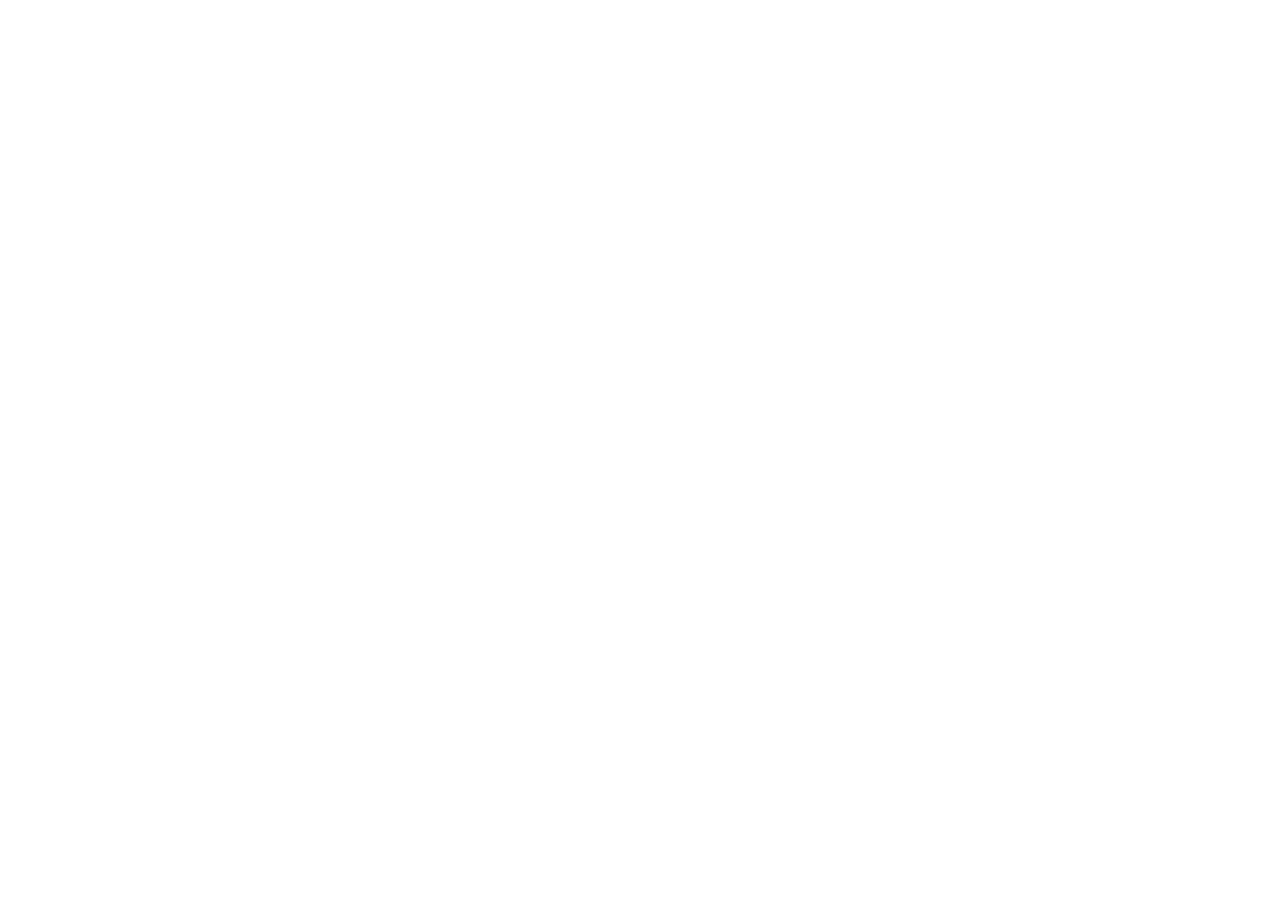
==== commit 9c1b3857: "Remove public gateway and redirect directly to secure login" ====
--- a/index.html
+++ b/index.html
@@ -3,88 +3,18 @@
 <head>
   <meta charset="utf-8">
   <meta name="viewport" content="width=device-width,initial-scale=1">
-  <meta name="description" content="KALD Digital Archive secure access gateway">
-  <meta name="robots" content="index,follow">
-  <title>KALD Digital Archive Center | Secure Access</title>
-  <link rel="stylesheet" href="assets/css/styles.css?v=secure-20260622_004740">
+  <meta name="robots" content="noindex,nofollow">
+  <meta http-equiv="refresh" content="0; url=https://script.google.com/macros/s/AKfycbwW3OZPoeqFUZtF19fAK_BtL3Je_IR1FO2zc8Ny5egVuiqsvaGQSi-m3NWZfXgU4O_o/exec?view=login">
+  <title>KALD Secure Login</title>
+  <script>
+    window.location.replace('https://script.google.com/macros/s/AKfycbwW3OZPoeqFUZtF19fAK_BtL3Je_IR1FO2zc8Ny5egVuiqsvaGQSi-m3NWZfXgU4O_o/exec?view=login');
+  </script>
 </head>
-<body class="secure-gateway-page">
-  <header class="site-header">
-    <div class="container header-inner">
-      <a class="brand" href="index.html" aria-label="KALD Digital Archive secure gateway">
-        <span class="brand-mark">K</span>
-        <span>
-          <strong>KALD Digital Archive Center</strong>
-          <small>Secure Institutional Archive</small>
-        </span>
-      </a>
-
-      <nav class="site-nav gateway-nav" aria-label="Secure access navigation">
-        <a class="nav-link secure-link"
-           href="https://script.google.com/macros/s/AKfycbwW3OZPoeqFUZtF19fAK_BtL3Je_IR1FO2zc8Ny5egVuiqsvaGQSi-m3NWZfXgU4O_o/exec?view=login"
-           target="_blank"
-           rel="noopener">
-          Secure Login
-        </a>
-      </nav>
-    </div>
-  </header>
-
-  <main class="secure-gateway-main">
-    <section class="secure-gateway-hero">
-      <div class="container">
-        <article class="secure-gateway-card">
-          <div class="secure-lock" aria-hidden="true">🔒</div>
-          <span class="eyebrow">Authorized access only</span>
-
-          <h1>KALD Digital Archive</h1>
-
-          <p class="gateway-intro">
-            The KALD archive contains protected institutional photos,
-            videos, documents, and historical records.
-          </p>
-
-          <div class="security-message">
-            <strong>Sign in is required.</strong>
-            <span>
-              Photos, videos, documents, thumbnails, and media previews
-              are not displayed publicly.
-            </span>
-          </div>
-
-          <div class="actions centered">
-            <a class="button primary gateway-login"
-               href="https://script.google.com/macros/s/AKfycbwW3OZPoeqFUZtF19fAK_BtL3Je_IR1FO2zc8Ny5egVuiqsvaGQSi-m3NWZfXgU4O_o/exec?view=login"
-               target="_blank"
-               rel="noopener">
-              Sign In to Secure Archive
-            </a>
-          </div>
-
-          <p class="gateway-note">
-            Access is limited to approved KALD users.
-            Original archive files remain protected.
-          </p>
-        </article>
-      </div>
-    </section>
-  </main>
-
-  <footer class="site-footer secure-footer">
-    <div class="container footer-grid">
-      <div>
-        <strong>KALD Digital Archive Center</strong>
-        <p>Protected institutional archive and secure access gateway.</p>
-      </div>
-      <a class="footer-login"
-         href="https://script.google.com/macros/s/AKfycbwW3OZPoeqFUZtF19fAK_BtL3Je_IR1FO2zc8Ny5egVuiqsvaGQSi-m3NWZfXgU4O_o/exec?view=login"
-         target="_blank"
-         rel="noopener">
-        Secure Login
-      </a>
-    </div>
-  </footer>
-
-  <script src="assets/js/app.js?v=secure-20260622_004740"></script>
+<body>
+  <noscript>
+    <p>
+      <a href="https://script.google.com/macros/s/AKfycbwW3OZPoeqFUZtF19fAK_BtL3Je_IR1FO2zc8Ny5egVuiqsvaGQSi-m3NWZfXgU4O_o/exec?view=login">Open KALD Secure Login</a>
+    </p>
+  </noscript>
 </body>
 </html>
